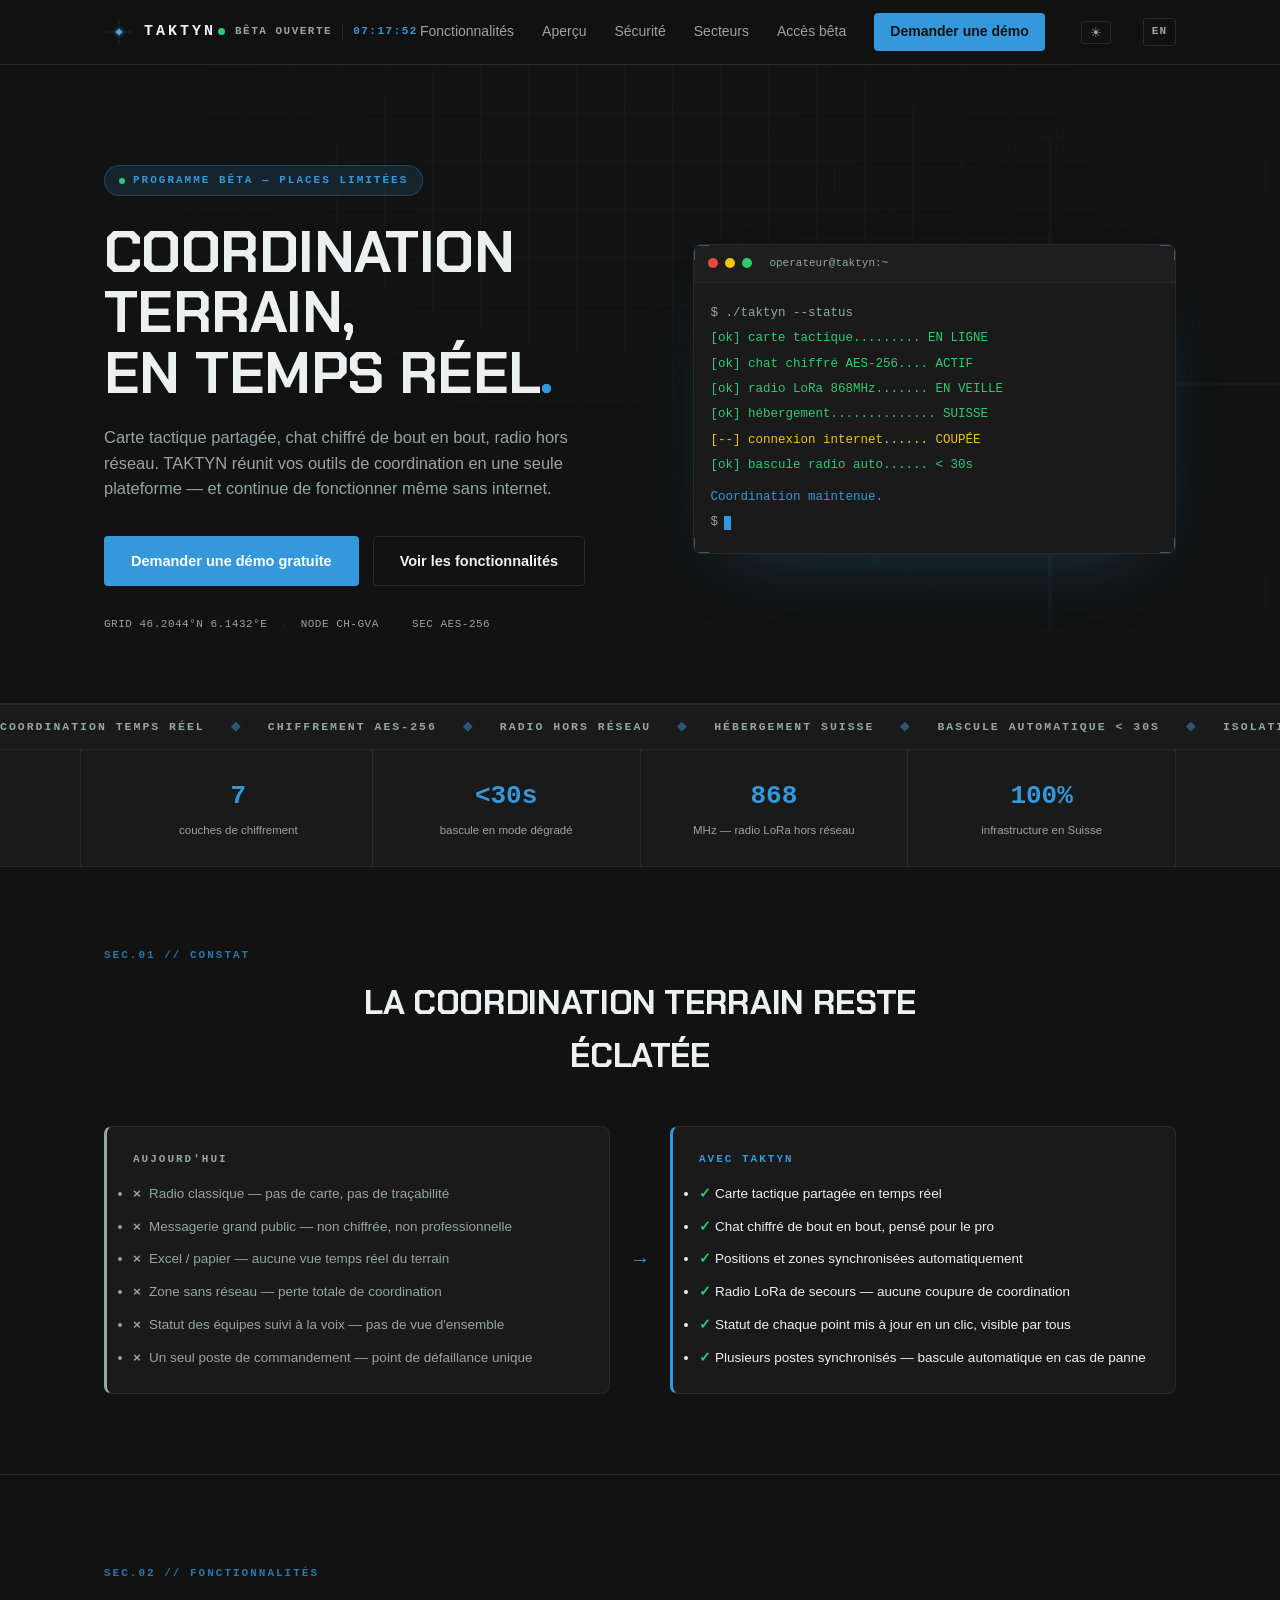
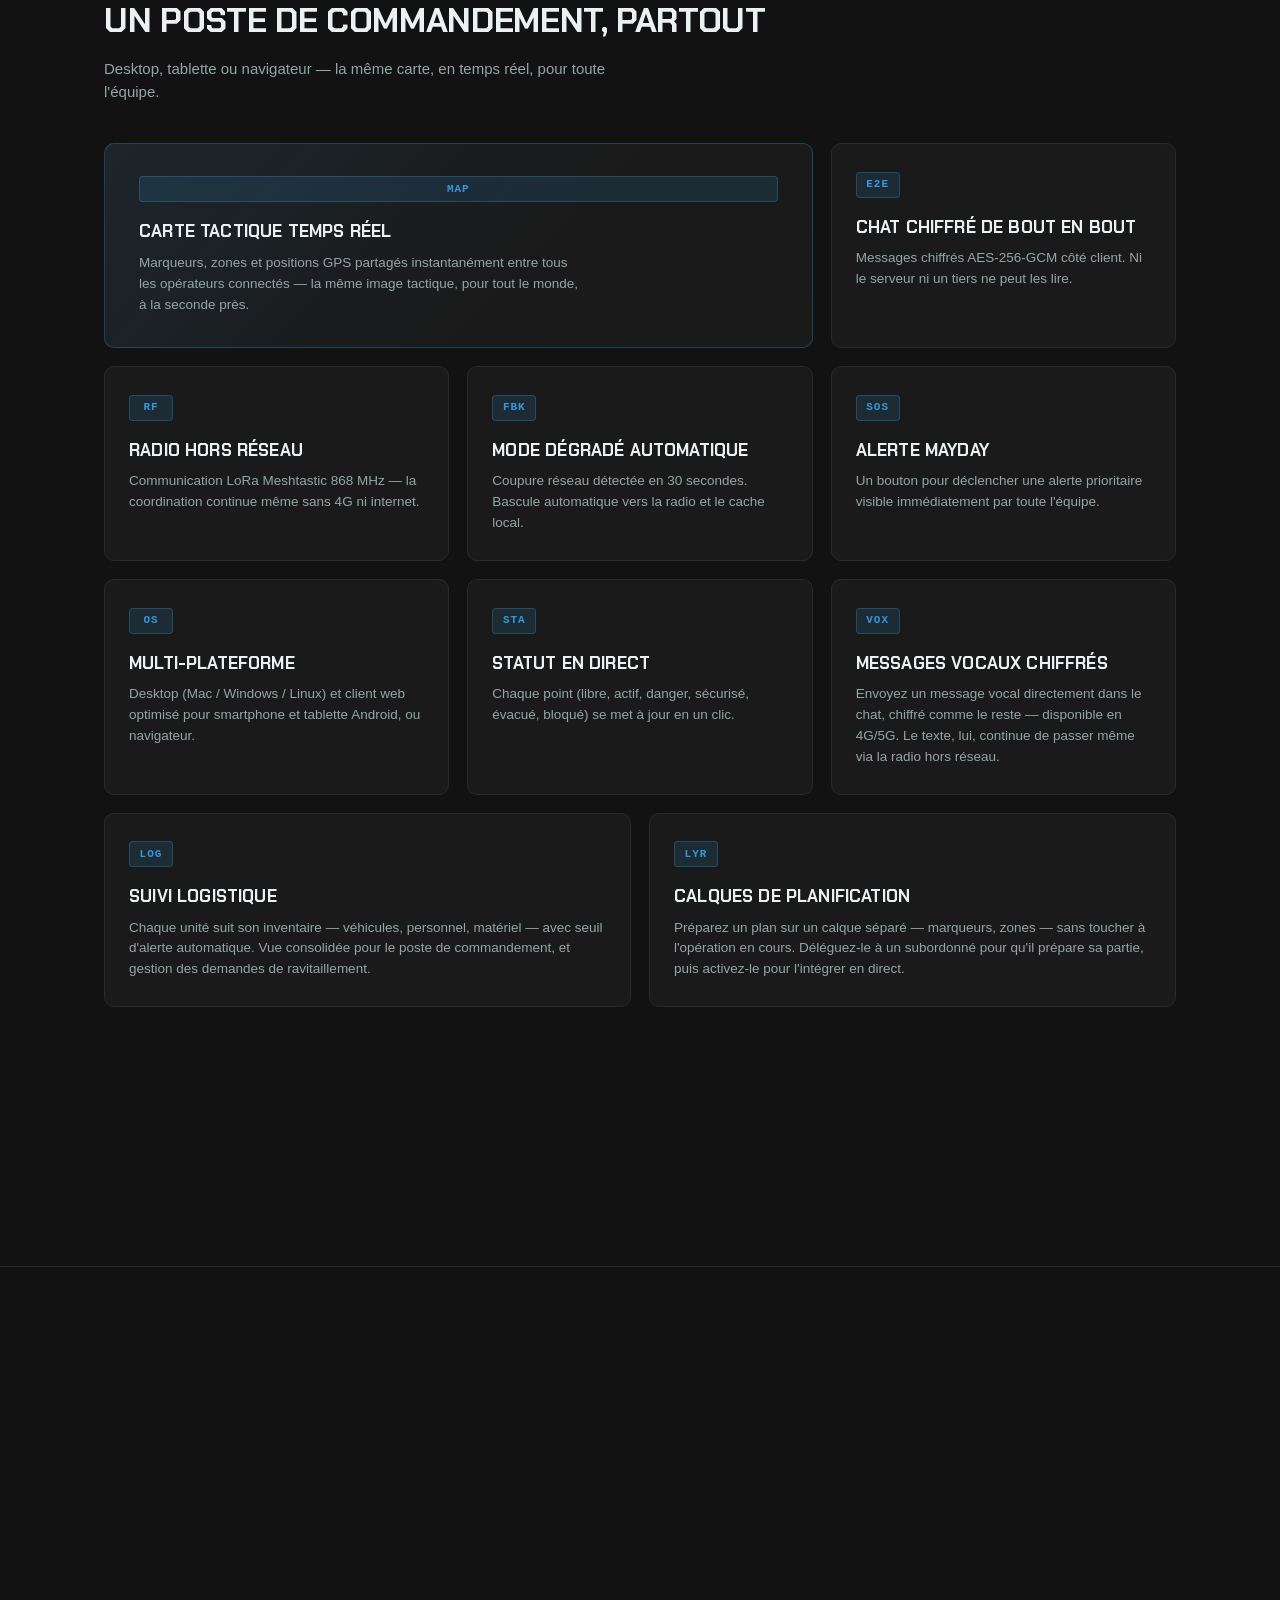
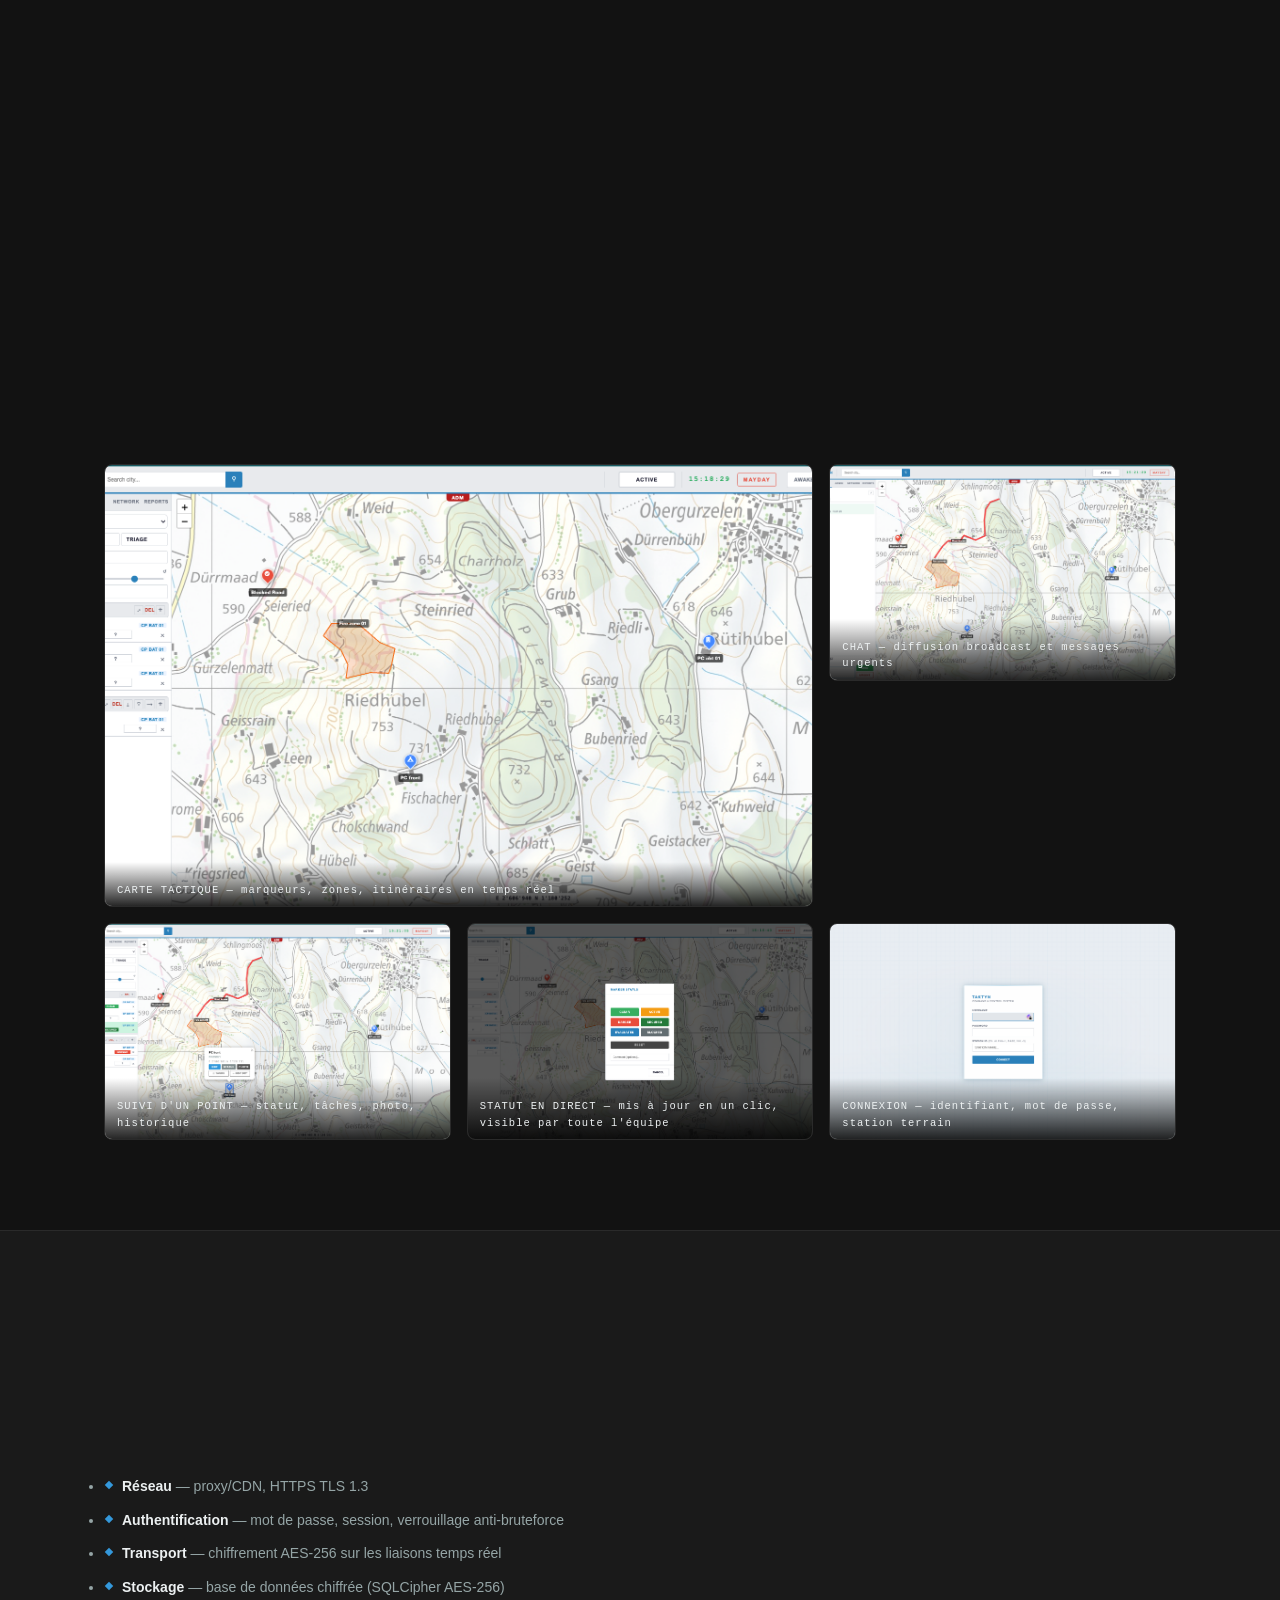
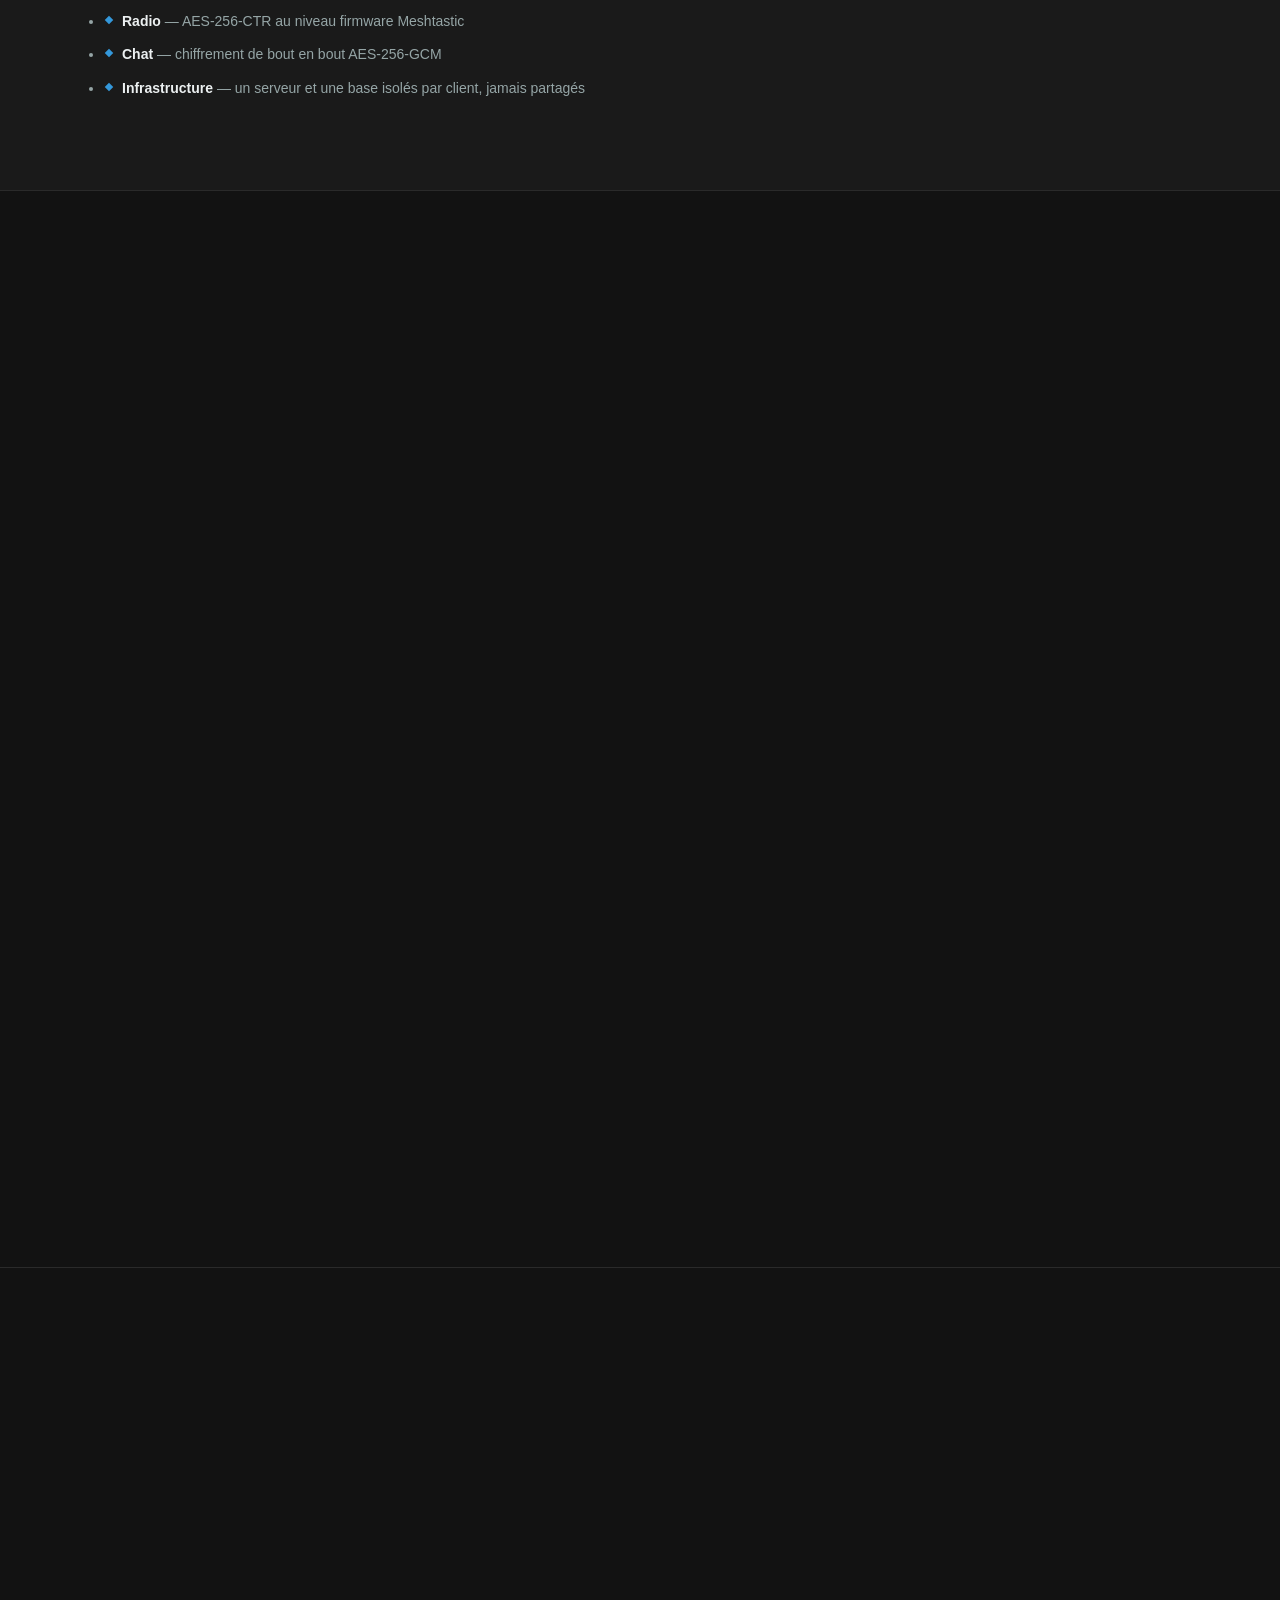
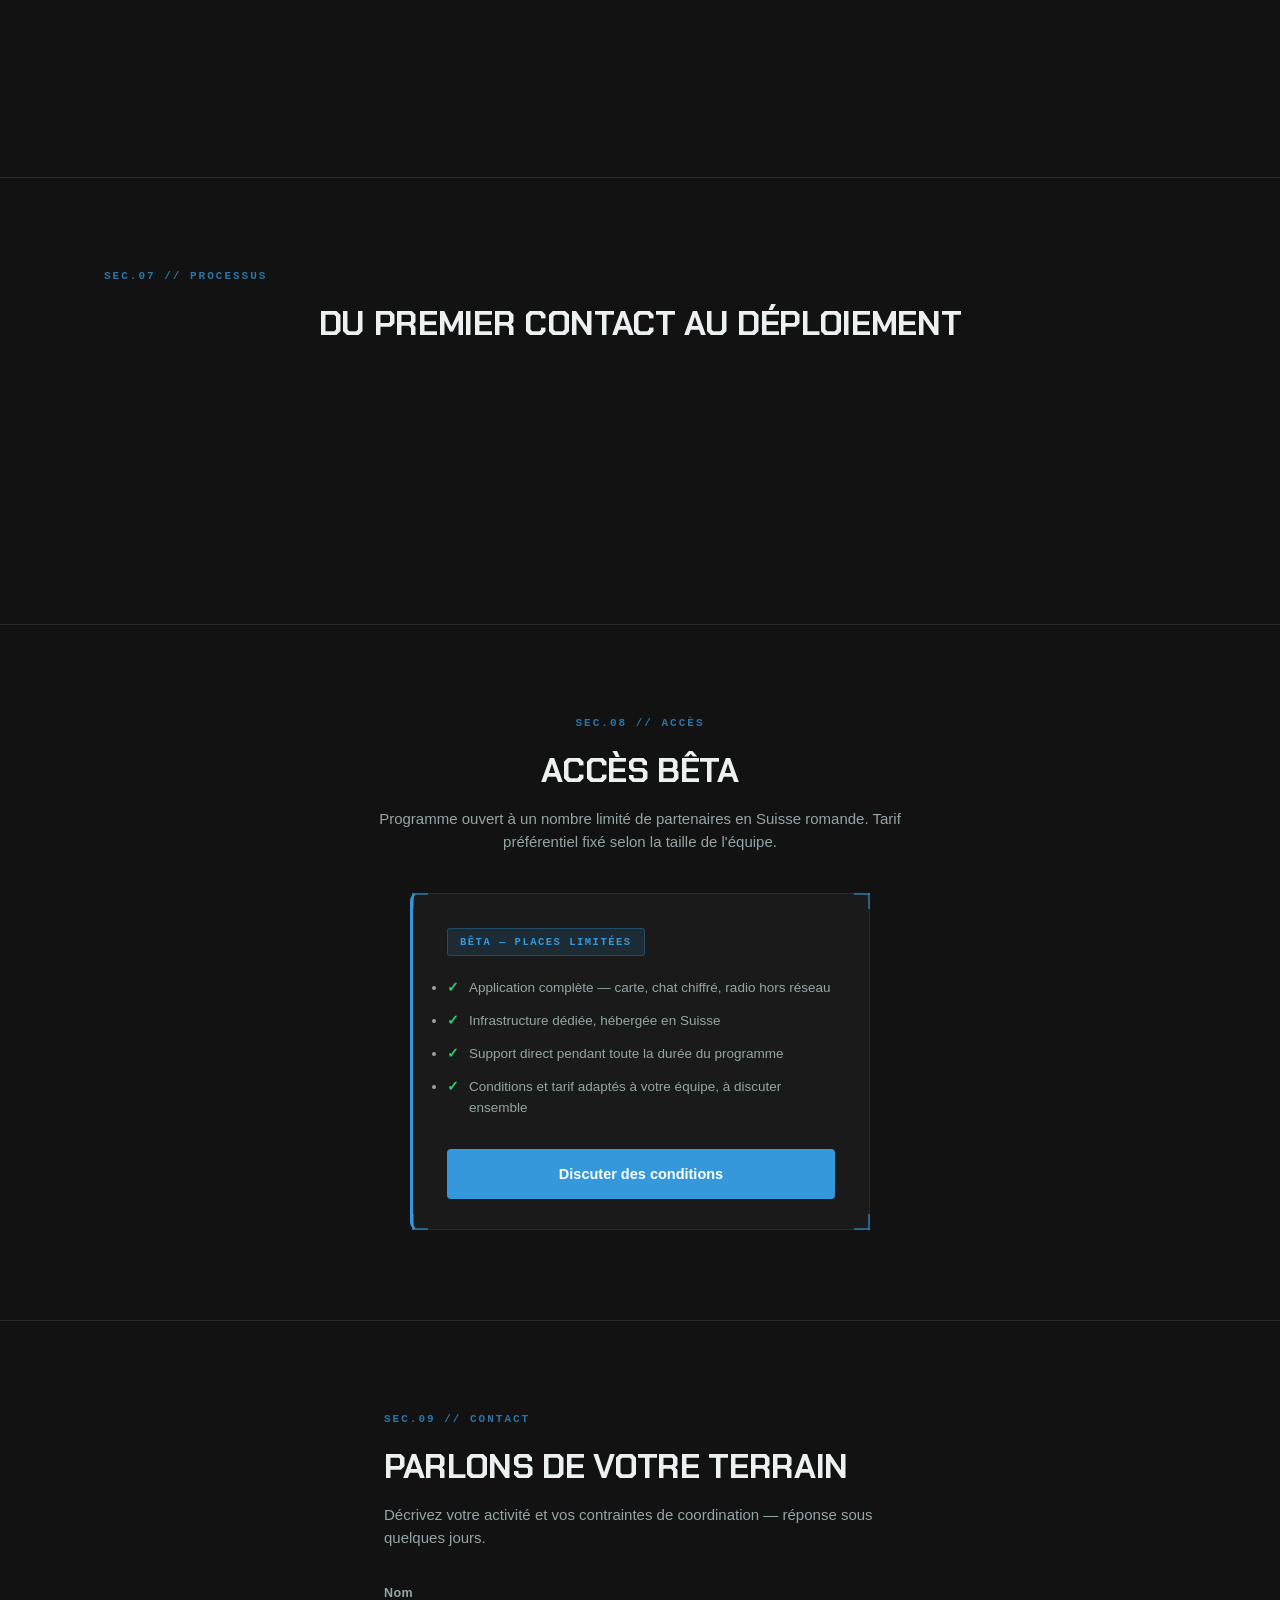
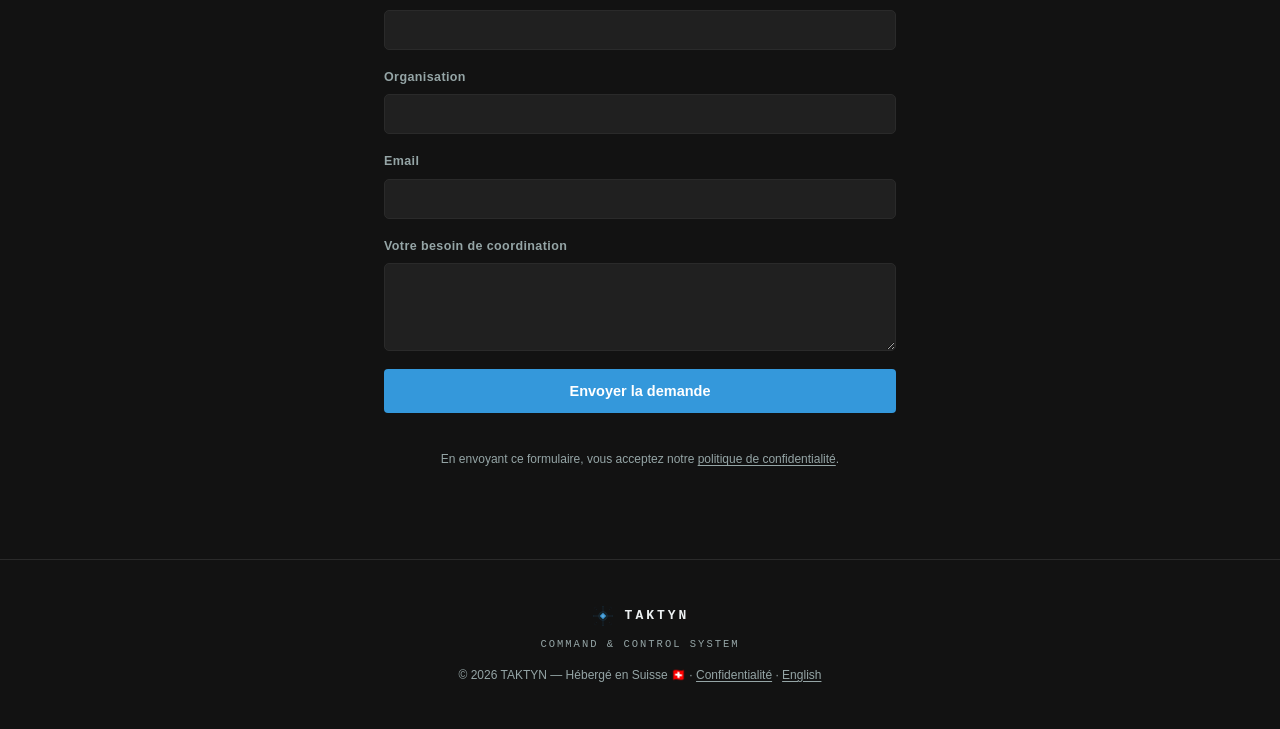
==== index.html @ a325f279 "fix: formulaire de contact fonctionnel via Web3Forms Le formulaire utilisait action="mailto:..." (pe" ====
<!DOCTYPE html>
<html lang="fr">
<head>
<script>(function(){var t=localStorage.getItem('taktyn-theme');if(t==='light')document.documentElement.setAttribute('data-theme','light');})();</script>
<meta charset="UTF-8">
<meta name="viewport" content="width=device-width, initial-scale=1.0">
<title>TAKTYN — Coordination terrain temps réel</title>
<meta name="description" content="TAKTYN est un système de commandement et coordination tactique pour équipes de sécurité et d'intervention : carte temps réel, chat chiffré, radio hors réseau. Hébergé en Suisse.">
<meta name="theme-color" content="#121212">
<link rel="icon" type="image/svg+xml" href="assets/taktyn_logo.svg">
<link rel="apple-touch-icon" href="assets/icon-192.png">
<link rel="preconnect" href="https://fonts.googleapis.com">
<link rel="preconnect" href="https://fonts.gstatic.com" crossorigin>
<link href="https://fonts.googleapis.com/css2?family=Chakra+Petch:wght@600;700&display=swap" rel="stylesheet">
<link rel="stylesheet" href="css/style.css">
</head>
<body>

<div class="scanline-overlay" aria-hidden="true"></div>

<!-- ═══════ HEADER ═══════ -->
<header class="site-header" id="top">
  <div class="wrap header-inner">
    <a class="brand" href="#top">
      <img src="assets/taktyn_logo.svg" alt="" class="brand-mark">
      <span class="brand-name">TAKTYN</span>
    </a>
    <div class="header-status">
      <span class="status-dot"></span>BÊTA OUVERTE
      <span class="header-clock" id="header-clock">--:--:--</span>
    </div>
    <nav class="main-nav" id="main-nav">
      <a href="#fonctionnalites">Fonctionnalités</a>
      <a href="#captures">Aperçu</a>
      <a href="#securite">Sécurité</a>
      <a href="#secteurs">Secteurs</a>
      <a href="#tarifs">Accès bêta</a>
      <a href="#contact" class="nav-cta">Demander une démo</a>
      <button type="button" id="theme-toggle" class="theme-toggle" aria-label="Basculer le thème clair / sombre">☀</button>
      <a href="en/index.html" class="lang-switch" lang="en" hreflang="en">EN</a>
    </nav>
    <button class="nav-toggle" id="nav-toggle" aria-label="Ouvrir le menu" aria-expanded="false">
      <span></span><span></span><span></span>
    </button>
  </div>
</header>

<main>

  <!-- ═══════ HERO ═══════ -->
  <section class="hero">
    <div class="hero-grid" aria-hidden="true"></div>
    <img src="assets/taktyn_logo.svg" alt="" class="hero-watermark" aria-hidden="true">
    <div class="wrap hero-inner">
      <div class="hero-text">
        <div class="eyebrow"><span class="dot"></span>PROGRAMME BÊTA — PLACES LIMITÉES</div>
        <h1>Coordination terrain,<br>en temps réel<span class="accent">.</span></h1>
        <p class="hero-sub">
          Carte tactique partagée, chat chiffré de bout en bout, radio hors réseau.
          TAKTYN réunit vos outils de coordination en une seule plateforme —
          et continue de fonctionner même sans internet.
        </p>
        <div class="hero-actions">
          <a href="#contact" class="btn btn-primary">Demander une démo gratuite</a>
          <a href="#fonctionnalites" class="btn btn-ghost">Voir les fonctionnalités</a>
        </div>
        <div class="grid-ref">GRID 46.2044°N 6.1432°E <span>·</span> NODE CH-GVA <span>·</span> SEC AES-256</div>
      </div>
      <div class="terminal hud-frame" aria-hidden="true">
        <span class="hud-corner hud-tl"></span><span class="hud-corner hud-tr"></span>
        <span class="hud-corner hud-bl"></span><span class="hud-corner hud-br"></span>
        <div class="terminal-bar">
          <span class="t-dot t-red"></span><span class="t-dot t-yellow"></span><span class="t-dot t-green"></span>
          <span class="terminal-path">operateur@taktyn:~</span>
        </div>
        <div class="terminal-body" id="terminal-body"></div>
      </div>
    </div>
  </section>

  <!-- ═══════ TICKER ═══════ -->
  <div class="ticker" aria-hidden="true">
    <div class="ticker-track">
      <span>COORDINATION TEMPS RÉEL</span><span class="ticker-sep">◆</span>
      <span>CHIFFREMENT AES-256</span><span class="ticker-sep">◆</span>
      <span>RADIO HORS RÉSEAU</span><span class="ticker-sep">◆</span>
      <span>HÉBERGEMENT SUISSE</span><span class="ticker-sep">◆</span>
      <span>BASCULE AUTOMATIQUE &lt; 30S</span><span class="ticker-sep">◆</span>
      <span>ISOLATION PAR CLIENT</span><span class="ticker-sep">◆</span>
      <span>COORDINATION TEMPS RÉEL</span><span class="ticker-sep">◆</span>
      <span>CHIFFREMENT AES-256</span><span class="ticker-sep">◆</span>
      <span>RADIO HORS RÉSEAU</span><span class="ticker-sep">◆</span>
      <span>HÉBERGEMENT SUISSE</span><span class="ticker-sep">◆</span>
      <span>BASCULE AUTOMATIQUE &lt; 30S</span><span class="ticker-sep">◆</span>
      <span>ISOLATION PAR CLIENT</span><span class="ticker-sep">◆</span>
    </div>
  </div>

  <!-- ═══════ STATS ═══════ -->
  <section class="stats-bar">
    <div class="wrap stats-grid">
      <div class="stat"><span class="stat-num">7</span><span class="stat-lbl">couches de chiffrement</span></div>
      <div class="stat"><span class="stat-num">&lt;30s</span><span class="stat-lbl">bascule en mode dégradé</span></div>
      <div class="stat"><span class="stat-num">868</span><span class="stat-lbl">MHz — radio LoRa hors réseau</span></div>
      <div class="stat"><span class="stat-num">100%</span><span class="stat-lbl">infrastructure en Suisse</span></div>
    </div>
  </section>

  <!-- ═══════ PROBLEM ═══════ -->
  <section class="problem">
    <div class="wrap">
      <div class="sec-num">SEC.01 // CONSTAT</div>
      <h2 class="section-title">La coordination terrain reste éclatée</h2>
      <div class="compare">
        <div class="compare-col compare-before">
          <div class="compare-head">AUJOURD'HUI</div>
          <ul>
            <li>Radio classique — pas de carte, pas de traçabilité</li>
            <li>Messagerie grand public — non chiffrée, non professionnelle</li>
            <li>Excel / papier — aucune vue temps réel du terrain</li>
            <li>Zone sans réseau — perte totale de coordination</li>
            <li>Statut des équipes suivi à la voix — pas de vue d'ensemble</li>
            <li>Un seul poste de commandement — point de défaillance unique</li>
          </ul>
        </div>
        <div class="compare-arrow">→</div>
        <div class="compare-col compare-after">
          <div class="compare-head">AVEC TAKTYN</div>
          <ul>
            <li>Carte tactique partagée en temps réel</li>
            <li>Chat chiffré de bout en bout, pensé pour le pro</li>
            <li>Positions et zones synchronisées automatiquement</li>
            <li>Radio LoRa de secours — aucune coupure de coordination</li>
            <li>Statut de chaque point mis à jour en un clic, visible par tous</li>
            <li>Plusieurs postes synchronisés — bascule automatique en cas de panne</li>
          </ul>
        </div>
      </div>
    </div>
  </section>

  <!-- ═══════ FEATURES ═══════ -->
  <section class="features" id="fonctionnalites">
    <div class="wrap">
      <div class="section-head">
        <div class="sec-num">SEC.02 // FONCTIONNALITÉS</div>
        <h2 class="section-title">Un poste de commandement, partout</h2>
        <p class="section-sub">Desktop, tablette ou navigateur — la même carte, en temps réel, pour toute l'équipe.</p>
      </div>
      <div class="features-grid">
        <article class="feature-card feature-card--hero">
          <div class="f-icon">MAP</div>
          <h3>Carte tactique temps réel</h3>
          <p>Marqueurs, zones et positions GPS partagés instantanément entre tous les opérateurs connectés — la même image tactique, pour tout le monde, à la seconde près.</p>
        </article>
        <article class="feature-card">
          <div class="f-icon">E2E</div>
          <h3>Chat chiffré de bout en bout</h3>
          <p>Messages chiffrés AES-256-GCM côté client. Ni le serveur ni un tiers ne peut les lire.</p>
        </article>
        <article class="feature-card">
          <div class="f-icon">RF</div>
          <h3>Radio hors réseau</h3>
          <p>Communication LoRa Meshtastic 868 MHz — la coordination continue même sans 4G ni internet.</p>
        </article>
        <article class="feature-card">
          <div class="f-icon">FBK</div>
          <h3>Mode dégradé automatique</h3>
          <p>Coupure réseau détectée en 30 secondes. Bascule automatique vers la radio et le cache local.</p>
        </article>
        <article class="feature-card">
          <div class="f-icon">SOS</div>
          <h3>Alerte MAYDAY</h3>
          <p>Un bouton pour déclencher une alerte prioritaire visible immédiatement par toute l'équipe.</p>
        </article>
        <article class="feature-card">
          <div class="f-icon">OS</div>
          <h3>Multi-plateforme</h3>
          <p>Desktop (Mac / Windows / Linux) et client web optimisé pour smartphone et tablette Android, ou navigateur.</p>
        </article>
        <article class="feature-card">
          <div class="f-icon">STA</div>
          <h3>Statut en direct</h3>
          <p>Chaque point (libre, actif, danger, sécurisé, évacué, bloqué) se met à jour en un clic.</p>
        </article>
        <article class="feature-card">
          <div class="f-icon">VOX</div>
          <h3>Messages vocaux chiffrés</h3>
          <p>Envoyez un message vocal directement dans le chat, chiffré comme le reste — disponible en 4G/5G. Le texte, lui, continue de passer même via la radio hors réseau.</p>
        </article>
        <article class="feature-card feature-card--third">
          <div class="f-icon">LOG</div>
          <h3>Suivi logistique</h3>
          <p>Chaque unité suit son inventaire — véhicules, personnel, matériel — avec seuil d'alerte automatique. Vue consolidée pour le poste de commandement, et gestion des demandes de ravitaillement.</p>
        </article>
        <article class="feature-card feature-card--third">
          <div class="f-icon">LYR</div>
          <h3>Calques de planification</h3>
          <p>Préparez un plan sur un calque séparé — marqueurs, zones — sans toucher à l'opération en cours. Déléguez-le à un subordonné pour qu'il prépare sa partie, puis activez-le pour l'intégrer en direct.</p>
        </article>
        <article class="feature-card feature-card--wide">
          <div class="f-icon">ISO</div>
          <div class="fc-wide-text">
            <h3>Isolation par opération &amp; continuité multi-postes</h3>
            <p>Chaque mission — et chaque client — a son propre espace, jamais partagé. Plusieurs postes de commandement se synchronisent en continu ; si l'un tombe, les appareils basculent automatiquement sur un autre en moins de 30 secondes, sans perte de données.</p>
          </div>
        </article>
      </div>
    </div>
  </section>

  <!-- ═══════ GALLERY ═══════ -->
  <section class="gallery" id="captures">
    <div class="wrap">
      <div class="section-head">
        <div class="sec-num">SEC.03 // APERÇU</div>
        <h2 class="section-title">L'application en conditions réelles</h2>
        <p class="section-sub">Captures de l'interface — poste de commandement, carte tactique, chat opérateur.</p>
      </div>
      <div class="gallery-grid gallery-grid--shots">
        <figure class="gallery-shot gallery-shot--video">
          <video controls preload="metadata" poster="assets/demo-poster.jpg" playsinline>
            <source src="assets/demo.mp4" type="video/mp4">
            Votre navigateur ne prend pas en charge la lecture vidéo.
          </video>
          <figcaption class="gallery-shot-cap">DÉMO — 2 minutes, coordination en conditions réelles</figcaption>
        </figure>
        <figure class="gallery-shot gallery-shot--wide">
          <img src="assets/screenshots/02-carte-tactique.png" alt="Carte tactique TAKTYN avec marqueurs, zone d'incident et bouton MAYDAY">
          <figcaption class="gallery-shot-cap">CARTE TACTIQUE — marqueurs, zones, itinéraires en temps réel</figcaption>
        </figure>
        <figure class="gallery-shot">
          <img src="assets/screenshots/05-chat.png" alt="Panneau de chat TAKTYN avec message broadcast et bouton urgent">
          <figcaption class="gallery-shot-cap">CHAT — diffusion broadcast et messages urgents</figcaption>
        </figure>
        <figure class="gallery-shot">
          <img src="assets/screenshots/03-marqueur-actions.png" alt="Fiche d'un marqueur avec actions Edit, Status, Photo, Tasks, History">
          <figcaption class="gallery-shot-cap">SUIVI D'UN POINT — statut, tâches, photo, historique</figcaption>
        </figure>
        <figure class="gallery-shot">
          <img src="assets/screenshots/04-statut-marqueur.png" alt="Sélecteur de statut d'un marqueur : clear, active, danger, secured, evacuated, blocked">
          <figcaption class="gallery-shot-cap">STATUT EN DIRECT — mis à jour en un clic, visible par toute l'équipe</figcaption>
        </figure>
        <figure class="gallery-shot">
          <img src="assets/screenshots/01-login.png" alt="Écran de connexion TAKTYN — Command &amp; Control System">
          <figcaption class="gallery-shot-cap">CONNEXION — identifiant, mot de passe, station terrain</figcaption>
        </figure>
      </div>
    </div>
  </section>

  <!-- ═══════ SECURITY ═══════ -->
  <section class="security" id="securite">
    <div class="wrap security-inner">
      <div class="security-text">
        <div class="section-head">
          <div class="sec-num">SEC.04 // SÉCURITÉ</div>
          <h2 class="section-title">Sécurité par conception</h2>
          <p class="section-sub">Sept couches de protection, de la radio au chiffrement des messages.</p>
        </div>
        <ul class="security-list">
          <li><strong>Réseau</strong> — proxy/CDN, HTTPS TLS 1.3</li>
          <li><strong>Authentification</strong> — mot de passe, session, verrouillage anti-bruteforce</li>
          <li><strong>Transport</strong> — chiffrement AES-256 sur les liaisons temps réel</li>
          <li><strong>Stockage</strong> — base de données chiffrée (SQLCipher AES-256)</li>
          <li><strong>Radio</strong> — AES-256-CTR au niveau firmware Meshtastic</li>
          <li><strong>Chat</strong> — chiffrement de bout en bout AES-256-GCM</li>
          <li><strong>Infrastructure</strong> — un serveur et une base isolés par client, jamais partagés</li>
        </ul>
      </div>
      <div class="security-card">
        <div class="sc-badge">🇨🇭</div>
        <h3>Données soumises au droit suisse</h3>
        <p>Hébergement sur infrastructure Infomaniak, datacenters à Genève et Winterthour. Aucune donnée client ne transite hors de Suisse.</p>
      </div>
    </div>
  </section>

  <!-- ═══════ FIELD RACK ═══════ -->
  <section class="field-rack">
    <div class="wrap">
      <div class="field-rack-card hud-frame">
        <span class="hud-corner hud-tl"></span><span class="hud-corner hud-tr"></span>
        <span class="hud-corner hud-bl"></span><span class="hud-corner hud-br"></span>
        <div class="fr-icon">RCK</div>
        <div class="fr-text">
          <div class="sec-num">SEC.05 // TERRAIN</div>
          <h2 class="section-title">Zéro réseau ? Toujours coordonné.</h2>
          <p>Pour les opérations en zone isolée — montagne, grand événement, zone sinistrée — TAKTYN peut tourner depuis un boîtier compact déployé sur site, avec son propre réseau WiFi et son relais radio. Toute l'équipe reste coordonnée même en coupure totale, et tout se resynchronise automatiquement avec le cloud dès que la connexion revient.</p>
        </div>
        <div class="fr-badges">
          <span>WiFi &amp; radio propres au site</span>
          <span>Fonctionne sans internet</span>
          <span>Resynchronisation automatique</span>
        </div>
      </div>

      <figure class="field-diagram hud-frame">
        <span class="hud-corner hud-tl"></span><span class="hud-corner hud-tr"></span>
        <span class="hud-corner hud-bl"></span><span class="hud-corner hud-br"></span>
        <svg viewBox="0 0 920 500" role="img" aria-label="Schéma : les appareils terrain se coordonnent par radio locale même sans internet ; les postes de commandement dans le cloud se synchronisent entre eux pour la redondance." font-family="var(--mono)" fill="var(--text-dim)">
          <defs>
            <marker id="tk-arrow" viewBox="0 0 10 10" refX="8" refY="5" markerWidth="6" markerHeight="6" orient="auto-start-reverse">
              <path d="M0,0 L10,5 L0,10 z" fill="var(--text-dim)"></path>
            </marker>
          </defs>

          <!-- cloud tier group -->
          <rect x="100" y="40" width="720" height="110" rx="10" fill="none" stroke="var(--border)" stroke-dasharray="4 4"></rect>
          <text x="112" y="30" font-size="10.5" letter-spacing="1.5" fill="var(--text-dim)">CLOUD · SUISSE</text>

          <rect x="150" y="68" width="200" height="64" rx="6" fill="var(--bg-panel)" stroke="var(--border)"></rect>
          <g transform="translate(168,84)" stroke="var(--text-main)" stroke-width="1.1" fill="none">
            <rect x="0" y="0" width="16" height="16" rx="2"></rect>
            <line x1="3" y1="4" x2="13" y2="4"></line>
            <line x1="3" y1="8" x2="13" y2="8"></line>
            <line x1="3" y1="12" x2="9" y2="12"></line>
          </g>
          <text x="196" y="96" font-size="12" font-weight="700" fill="var(--text-main)">SERVEUR CLOUD</text>
          <text x="196" y="112" font-size="10">PRINCIPAL</text>

          <rect x="570" y="68" width="200" height="64" rx="6" fill="var(--bg-panel)" stroke="var(--border)"></rect>
          <g transform="translate(588,84)" stroke="var(--text-main)" stroke-width="1.1" fill="none">
            <rect x="0" y="0" width="16" height="16" rx="2"></rect>
            <line x1="3" y1="4" x2="13" y2="4"></line>
            <line x1="3" y1="8" x2="13" y2="8"></line>
            <line x1="3" y1="12" x2="9" y2="12"></line>
          </g>
          <text x="616" y="96" font-size="12" font-weight="700" fill="var(--text-main)">SERVEUR CLOUD</text>
          <text x="616" y="112" font-size="10">SECONDAIRE</text>

          <line x1="352" y1="100" x2="568" y2="100" stroke="var(--text-dim)" stroke-width="1.4" marker-start="url(#tk-arrow)" marker-end="url(#tk-arrow)"></line>
          <text x="460" y="90" font-size="10.5" text-anchor="middle" letter-spacing="1">SYNC ~20S</text>

          <!-- field tier group -->
          <rect x="40" y="220" width="840" height="260" rx="10" fill="none" stroke="var(--border)" stroke-dasharray="4 4"></rect>
          <text x="52" y="212" font-size="10.5" letter-spacing="1.5" fill="var(--text-dim)">SUR SITE — SANS INTERNET</text>

          <line x1="250" y1="132" x2="250" y2="260" stroke="var(--text-dim)" stroke-width="1.4" stroke-dasharray="5 5" marker-start="url(#tk-arrow)" marker-end="url(#tk-arrow)"></line>
          <text x="264" y="188" font-size="10.5" letter-spacing="0.5">4G / INTERNET</text>
          <text x="264" y="202" font-size="10.5" letter-spacing="0.5">SI DISPONIBLE</text>

          <rect x="150" y="260" width="200" height="64" rx="6" fill="var(--bg-panel)" stroke="var(--accent)"></rect>
          <g transform="translate(168,276)" stroke="var(--accent)" stroke-width="1.2" fill="none">
            <line x1="8" y1="16" x2="8" y2="2"></line>
            <path d="M4,7 Q8,3 12,7"></path>
            <path d="M1,10 Q8,2 15,10"></path>
            <circle cx="8" cy="2" r="1.4" fill="var(--accent)" stroke="none"></circle>
          </g>
          <text x="196" y="288" font-size="12" font-weight="700" fill="var(--text-main)">NŒUD TERRAIN</text>
          <text x="196" y="304" font-size="10">WIFI LOCAL + RELAIS RADIO</text>

          <g stroke="var(--accent)" stroke-width="1.4">
            <line x1="250" y1="324" x2="110" y2="420"></line>
            <line x1="250" y1="324" x2="250" y2="420"></line>
            <line x1="250" y1="324" x2="390" y2="420"></line>
            <line x1="390" y1="420" x2="560" y2="420"></line>
          </g>

          <g fill="var(--accent-dim)" stroke="var(--accent)" stroke-width="1.5">
            <polygon points="110,411 119,420 110,429 101,420"></polygon>
            <polygon points="250,411 259,420 250,429 241,420"></polygon>
            <polygon points="390,411 399,420 390,429 381,420"></polygon>
            <polygon points="560,411 569,420 560,429 551,420"></polygon>
          </g>
          <g fill="var(--accent)">
            <circle cx="110" cy="420" r="2"></circle>
            <circle cx="250" cy="420" r="2"></circle>
            <circle cx="390" cy="420" r="2"></circle>
            <circle cx="560" cy="420" r="2"></circle>
          </g>

          <text x="110" y="448" font-size="10" text-anchor="middle">DESKTOP</text>
          <text x="250" y="448" font-size="10" text-anchor="middle">TABLETTE</text>
          <text x="390" y="448" font-size="10" text-anchor="middle">RADIO SEULE</text>
          <text x="560" y="448" font-size="10" text-anchor="middle">RADIO SEULE</text>

          <text x="460" y="472" font-size="10.5" text-anchor="middle" letter-spacing="0.5" fill="var(--text-main)">MAILLAGE RADIO · 868 MHz — TOUJOURS ACTIF, SANS INTERNET</text>
        </svg>
        <figcaption>Les appareils terrain continuent de communiquer par radio locale même si la liaison vers le cloud tombe — chaque poste de commandement reste synchronisé, sans point de défaillance unique.</figcaption>
      </figure>
    </div>
  </section>

  <!-- ═══════ SECTORS ═══════ -->
  <section class="sectors" id="secteurs">
    <div class="wrap">
      <div class="section-head">
        <div class="sec-num">SEC.06 // SECTEURS</div>
        <h2 class="section-title">Conçu pour le terrain</h2>
        <p class="section-sub">TAKTYN s'adapte aux équipes qui doivent coordonner des opérations en conditions réelles.</p>
      </div>
      <div class="sectors-grid">
        <div class="sector-card">Sécurité événementielle</div>
        <div class="sector-card">Sécurité industrielle &amp; de site</div>
        <div class="sector-card">Gestion de crise d'entreprise</div>
        <div class="sector-card">Secours en montagne &amp; SAR</div>
        <div class="sector-card">Coordination logistique terrain</div>
        <div class="sector-card sector-card--muted">Pompiers, protection civile, ONG <span>bientôt</span></div>
      </div>
    </div>
  </section>

  <!-- ═══════ PROCESS ═══════ -->
  <section class="process">
    <div class="wrap">
      <div class="sec-num">SEC.07 // PROCESSUS</div>
      <h2 class="section-title">Du premier contact au déploiement</h2>
      <div class="process-steps">
        <div class="step">
          <div class="step-num">01</div>
          <h3>Démo gratuite</h3>
          <p>30 à 45 minutes, adaptée à votre activité — sans engagement.</p>
        </div>
        <div class="step">
          <div class="step-num">02</div>
          <h3>Pilote terrain</h3>
          <p>30 jours en conditions réelles avec votre équipe, déductible du contrat.</p>
        </div>
        <div class="step">
          <div class="step-num">03</div>
          <h3>Déploiement</h3>
          <p>Infrastructure dédiée, isolée, provisionnée pour votre organisation.</p>
        </div>
      </div>
    </div>
  </section>

  <!-- ═══════ PRICING ═══════ -->
  <section class="pricing" id="tarifs">
    <div class="wrap">
      <div class="section-head">
        <div class="sec-num">SEC.08 // ACCÈS</div>
        <h2 class="section-title">Accès bêta</h2>
        <p class="section-sub">Programme ouvert à un nombre limité de partenaires en Suisse romande. Tarif préférentiel fixé selon la taille de l'équipe.</p>
      </div>
      <div class="pricing-card hud-frame">
        <span class="hud-corner hud-tl"></span><span class="hud-corner hud-tr"></span>
        <span class="hud-corner hud-bl"></span><span class="hud-corner hud-br"></span>
        <div class="pricing-badge">BÊTA — PLACES LIMITÉES</div>
        <ul class="pricing-features">
          <li>Application complète — carte, chat chiffré, radio hors réseau</li>
          <li>Infrastructure dédiée, hébergée en Suisse</li>
          <li>Support direct pendant toute la durée du programme</li>
          <li>Conditions et tarif adaptés à votre équipe, à discuter ensemble</li>
        </ul>
        <a href="#contact" class="btn btn-primary btn-block">Discuter des conditions</a>
      </div>
    </div>
  </section>

  <!-- ═══════ CONTACT ═══════ -->
  <section class="contact" id="contact">
    <div class="wrap contact-inner">
      <div class="sec-num">SEC.09 // CONTACT</div>
      <h2 class="section-title">Parlons de votre terrain</h2>
      <p class="section-sub">Décrivez votre activité et vos contraintes de coordination — réponse sous quelques jours.</p>
      <form class="contact-form" id="contact-form" action="https://api.web3forms.com/submit" method="POST">
        <input type="hidden" name="access_key" value="0ca66096-8fc4-4082-b37a-006df86c2593">
        <input type="hidden" name="subject" value="Nouvelle demande de démo — TAKTYN">
        <div class="form-row">
          <label for="c-name">Nom</label>
          <input id="c-name" name="Nom" type="text" required>
        </div>
        <div class="form-row">
          <label for="c-org">Organisation</label>
          <input id="c-org" name="Organisation" type="text">
        </div>
        <div class="form-row">
          <label for="c-email">Email</label>
          <input id="c-email" name="Email" type="email" required>
        </div>
        <div class="form-row">
          <label for="c-msg">Votre besoin de coordination</label>
          <textarea id="c-msg" name="Message" rows="4" required></textarea>
        </div>
        <button type="submit" class="btn btn-primary btn-block">Envoyer la demande</button>
        <p class="form-status" id="contact-status" role="status" aria-live="polite"></p>
        <p class="form-legal">En envoyant ce formulaire, vous acceptez notre <a href="privacy.html">politique de confidentialité</a>.</p>
      </form>
    </div>
  </section>

</main>

<!-- ═══════ FOOTER ═══════ -->
<footer class="site-footer">
  <div class="wrap footer-inner">
    <div class="brand footer-brand">
      <img src="assets/taktyn_logo.svg" alt="" class="brand-mark">
      <span class="brand-name">TAKTYN</span>
    </div>
    <p class="footer-tagline">COMMAND &amp; CONTROL SYSTEM</p>
    <p class="footer-copy">© 2026 TAKTYN — Hébergé en Suisse 🇨🇭 · <a href="privacy.html">Confidentialité</a> · <a href="en/index.html">English</a></p>
  </div>
</footer>

<script src="js/main.js"></script>
</body>
</html>
---- css/style.css ----
/* ═══════════════════════════════════════════════════════
   TAKTYN — Public site
   Identity carried over from the app (config/theme.py): dark
   background, tactical blue accent #3498db, C2/reticle look.
   ═══════════════════════════════════════════════════════ */

:root {
  --bg-main:    #121212;
  --bg-panel:   #1a1a1a;
  --bg-panel-2: #1e1e1e;
  --bg-input:   #202020;
  --accent:     #3498db;
  --accent-dim: rgba(52,152,219,0.14);
  --text-main:  #ecf0f1;
  --text-dim:   #95a5a6;
  --border:     #2a2a2a;
  --danger:     #e74c3c;
  --success:    #2ecc71;
  --warning:    #f1c40f;
  --mono: 'SF Mono', 'Courier New', 'Lucida Console', monospace;
  --sans: 'Helvetica Neue', 'Segoe UI', -apple-system, sans-serif;
  --display: 'Chakra Petch', 'Helvetica Neue', sans-serif;
  --max: 1120px;
  --header-bg: rgba(18,18,18,0.85);
}

:root[data-theme="light"] {
  --bg-main:    #f4f6f7;
  --bg-panel:   #ffffff;
  --bg-panel-2: #f7f9fa;
  --bg-input:   #ffffff;
  --accent:     #2980b9;
  --accent-dim: rgba(41,128,185,0.10);
  --text-main:  #17202a;
  --text-dim:   #5c6b73;
  --border:     #dbe1e4;
  --danger:     #c0392b;
  --success:    #1e8449;
  --warning:    #b8860b;
  --header-bg: rgba(255,255,255,0.85);
}

* { box-sizing: border-box; margin: 0; padding: 0; }

html { scroll-behavior: smooth; overflow-x: hidden; }

body {
  background: var(--bg-main);
  color: var(--text-main);
  font-family: var(--sans);
  line-height: 1.55;
  -webkit-font-smoothing: antialiased;
}

img { max-width: 100%; display: block; }

::selection { background: rgba(52,152,219,0.35); color: #fff; }

::-webkit-scrollbar { width: 10px; height: 10px; }
::-webkit-scrollbar-track { background: var(--bg-main); }
::-webkit-scrollbar-thumb { background: var(--border); border-radius: 5px; }
::-webkit-scrollbar-thumb:hover { background: var(--accent); }

.reveal-init { opacity: 0; transform: translateY(18px); transition: opacity .6s ease, transform .6s ease; }
.reveal-in { opacity: 1; transform: translateY(0); }

.wrap {
  max-width: var(--max);
  margin: 0 auto;
  padding: 0 24px;
}

a { color: inherit; text-decoration: none; }
a:visited { color: inherit; }

.section-title {
  font-family: var(--display);
  font-size: clamp(24px, 3.5vw, 34px);
  font-weight: 700;
  letter-spacing: -0.01em;
  text-transform: uppercase;
}

.section-sub {
  color: var(--text-dim);
  font-size: 15px;
  margin-top: 10px;
  max-width: 560px;
}

.section-head { margin-bottom: 40px; }

.accent { color: var(--accent); }

/* ── Ops document section numbering ── */
.sec-num {
  font-family: var(--mono); font-size: 11px; font-weight: 700; letter-spacing: 2px;
  color: var(--accent); opacity: 0.75; margin-bottom: 12px;
}

/* ── HUD viewfinder corners ── */
.hud-frame { position: relative; }
.hud-corner { position: absolute; width: 16px; height: 16px; pointer-events: none; }
.hud-corner::before, .hud-corner::after { content: ''; position: absolute; background: var(--accent); opacity: 0.55; }
.hud-corner::before { width: 100%; height: 2px; }
.hud-corner::after { width: 2px; height: 100%; }
.hud-tl { top: -1px; left: -1px; }
.hud-tr { top: -1px; right: -1px; }
.hud-tr::after { right: 0; left: auto; }
.hud-bl { bottom: -1px; left: -1px; }
.hud-bl::before { bottom: 0; top: auto; }
.hud-br { bottom: -1px; right: -1px; }
.hud-br::before { bottom: 0; top: auto; }
.hud-br::after { right: 0; left: auto; }

/* Faint tactical scanline overlay */
.scanline-overlay {
  position: fixed; inset: 0; pointer-events: none; z-index: 9999;
  background: repeating-linear-gradient(
    to bottom, rgba(255,255,255,0.012) 0px, rgba(255,255,255,0.012) 1px,
    transparent 1px, transparent 3px
  );
  opacity: 0.4;
}

/* ── Header ── */
.site-header {
  position: sticky; top: 0; z-index: 100;
  background: var(--header-bg);
  backdrop-filter: blur(10px);
  border-bottom: 1px solid var(--border);
}

.header-inner {
  display: flex; align-items: center; justify-content: space-between;
  height: 64px;
}

.brand { display: flex; align-items: center; gap: 10px; }
.brand-mark { width: 30px; height: 30px; }
.brand-name {
  font-weight: 800; letter-spacing: 3px; font-size: 15px;
  font-family: var(--mono);
}

.header-status {
  display: flex; align-items: center; gap: 10px;
  font-family: var(--mono); font-size: 11px; font-weight: 700; letter-spacing: 1.5px;
  color: var(--text-dim);
}
.status-dot {
  width: 7px; height: 7px; border-radius: 50%; background: var(--success);
  box-shadow: 0 0 0 0 rgba(46,204,113,0.6);
  animation: pulse 1.8s infinite;
}
.header-clock {
  color: var(--accent); padding-left: 10px; border-left: 1px solid var(--border);
  font-variant-numeric: tabular-nums;
}

.main-nav { display: flex; align-items: center; gap: 28px; font-size: 14px; }
.main-nav a { color: var(--text-dim); transition: color .15s; white-space: nowrap; }
.main-nav a:hover { color: var(--text-main); }
.main-nav .nav-cta {
  color: var(--bg-main); background: var(--accent);
  padding: 8px 16px; border-radius: 4px; font-weight: 700;
}
.main-nav .nav-cta:hover { color: var(--bg-main); filter: brightness(1.1); }

.lang-switch {
  font-family: var(--mono); font-size: 11px; font-weight: 700; letter-spacing: 1px;
  color: var(--text-dim); border: 1px solid var(--border); border-radius: 3px;
  padding: 4px 8px; margin-left: 4px;
}
.lang-switch:hover { color: var(--accent); border-color: var(--accent); }

.theme-toggle {
  font-size: 13px; line-height: 1;
  color: var(--text-dim); background: none; border: 1px solid var(--border); border-radius: 3px;
  padding: 4px 8px; margin-left: 8px; cursor: pointer;
}
.theme-toggle:hover { color: var(--accent); border-color: var(--accent); }

.nav-toggle { display: none; flex-direction: column; gap: 4px; background: none; border: none; cursor: pointer; padding: 8px; }
.nav-toggle span { width: 22px; height: 2px; background: var(--text-main); border-radius: 2px; }

/* ── Hero ── */
.hero {
  position: relative;
  padding: 100px 0 70px;
  overflow: clip;
  border-bottom: 1px solid var(--border);
}

.hero-grid {
  position: absolute; inset: 0;
  background-image:
    linear-gradient(to right, rgba(52,152,219,0.06) 1px, transparent 1px),
    linear-gradient(to bottom, rgba(52,152,219,0.06) 1px, transparent 1px);
  background-size: 48px 48px;
  mask-image: radial-gradient(ellipse 60% 60% at 50% 20%, black 20%, transparent 75%);
}

.hero-watermark {
  position: absolute; top: 50%; right: -80px; width: 620px; height: 620px;
  transform: translateY(-50%);
  opacity: 0.05; pointer-events: none;
  animation: watermark-spin 90s linear infinite;
}
@keyframes watermark-spin { to { transform: translateY(-50%) rotate(360deg); } }

.grid-ref {
  margin-top: 30px; font-family: var(--mono); font-size: 11px; color: var(--text-dim);
  letter-spacing: 0.5px;
}
.grid-ref span { color: var(--border); margin: 0 6px; }

.hero-inner {
  position: relative;
  display: grid; grid-template-columns: 1.05fr 0.95fr; gap: 56px; align-items: center;
}

.eyebrow {
  display: inline-flex; align-items: center; gap: 8px;
  font-family: var(--mono); font-size: 11px; font-weight: 700; letter-spacing: 2px;
  color: var(--accent); background: var(--accent-dim);
  border: 1px solid rgba(52,152,219,0.3);
  padding: 6px 14px; border-radius: 20px; margin-bottom: 26px;
}
.eyebrow .dot {
  width: 6px; height: 6px; border-radius: 50%; background: var(--success);
  box-shadow: 0 0 0 0 rgba(46,204,113,0.6);
  animation: pulse 1.8s infinite;
}
@keyframes pulse {
  0%   { box-shadow: 0 0 0 0 rgba(46,204,113,0.5); }
  70%  { box-shadow: 0 0 0 6px rgba(46,204,113,0); }
  100% { box-shadow: 0 0 0 0 rgba(46,204,113,0); }
}

.hero h1 {
  font-family: var(--display);
  font-size: clamp(34px, 4.6vw, 58px);
  font-weight: 700; letter-spacing: -0.01em; line-height: 1.04;
  text-transform: uppercase;
}

.hero-sub {
  color: var(--text-dim); font-size: 16.5px; max-width: 480px;
  margin-top: 22px;
}

.hero-actions { display: flex; gap: 14px; margin-top: 34px; flex-wrap: wrap; }

.btn {
  display: inline-block; padding: 13px 26px; border-radius: 4px;
  font-weight: 700; font-size: 14.5px; transition: all .15s; border: 1.5px solid transparent;
  cursor: pointer;
}
.btn-primary { background: var(--accent); color: #fff; }
.btn-primary:hover { filter: brightness(1.12); transform: translateY(-1px); }
.btn-ghost { border-color: var(--border); color: var(--text-main); }
.btn-ghost:hover { border-color: var(--accent); color: var(--accent); }
.btn-block { display: block; width: 100%; text-align: center; }

/* ── Terminal widget ── */
.terminal {
  background: var(--bg-panel); border: 1px solid var(--border); border-radius: 8px;
  overflow: hidden; box-shadow: 0 30px 80px -40px rgba(52,152,219,0.35);
  font-family: var(--mono); font-size: 12.5px;
}
.terminal-bar {
  display: flex; align-items: center; gap: 7px;
  padding: 10px 14px; background: var(--bg-panel-2); border-bottom: 1px solid var(--border);
}
.t-dot { width: 10px; height: 10px; border-radius: 50%; }
.t-red { background: #e74c3c; } .t-yellow { background: #f1c40f; } .t-green { background: #2ecc71; }
.terminal-path { margin-left: 10px; color: var(--text-dim); font-size: 11px; }
.terminal-body { padding: 18px 16px; min-height: 220px; }
.tl-row { padding: 3px 0; white-space: pre; color: var(--text-main); }
.tl-cmd { color: var(--text-dim); }
.tl-ok { color: var(--success); }
.tl-warn { color: var(--warning); }
.tl-info { color: var(--accent); margin-top: 6px; }
.tl-cursor-row { display: flex; gap: 6px; align-items: center; }
.tl-prompt { color: var(--text-dim); }
.tl-cursor {
  width: 7px; height: 14px; background: var(--accent);
  animation: blink 1s step-end infinite;
}
@keyframes blink { 50% { opacity: 0; } }

/* ── Ticker ── */
.ticker {
  overflow: hidden; background: var(--bg-panel);
  border-top: 1px solid var(--border); border-bottom: 1px solid var(--border);
  padding: 13px 0;
}
.ticker-track {
  display: flex; align-items: center; gap: 4px; width: max-content;
  font-family: var(--mono); font-size: 11.5px; font-weight: 700; letter-spacing: 2px;
  color: var(--text-dim); white-space: nowrap;
  animation: ticker-scroll 38s linear infinite;
}
.ticker:hover .ticker-track { animation-play-state: paused; }
.ticker-sep { color: var(--accent); opacity: 0.5; margin: 0 22px; }
@keyframes ticker-scroll {
  from { transform: translateX(0); }
  to { transform: translateX(-50%); }
}
@media (prefers-reduced-motion: reduce) {
  .ticker-track { animation: none; overflow-x: auto; }
}

/* ── Stats bar ── */
.stats-bar { border-bottom: 1px solid var(--border); background: var(--bg-panel); }
.stats-grid {
  display: grid; grid-template-columns: repeat(4, 1fr);
  border-left: 1px solid var(--border);
}
.stat {
  padding: 26px 20px; text-align: center; border-right: 1px solid var(--border);
}
.stat-num {
  display: block; font-family: var(--mono); font-size: 26px; font-weight: 800; color: var(--accent);
}
.stat-lbl { display: block; font-size: 11.5px; color: var(--text-dim); margin-top: 6px; }

/* ── Problem / compare ── */
.problem { padding: 80px 0; border-bottom: 1px solid var(--border); }
.problem .section-title { text-align: center; max-width: 640px; margin: 0 auto; }
.compare {
  display: grid; grid-template-columns: 1fr auto 1fr; gap: 20px; align-items: stretch;
  margin-top: 44px;
}
.compare-col {
  background: var(--bg-panel); border: 1px solid var(--border); border-radius: 8px; padding: 24px 26px;
}
.compare-before { border-left: 3px solid var(--text-dim); }
.compare-after { border-left: 3px solid var(--accent); }
.compare-head {
  font-family: var(--mono); font-size: 11px; font-weight: 800; letter-spacing: 2px;
  color: var(--text-dim); margin-bottom: 16px;
}
.compare-after .compare-head { color: var(--accent); }
.compare-col ul { display: flex; flex-direction: column; gap: 12px; }
.compare-col li {
  font-size: 13.5px; color: var(--text-dim); padding-left: 16px; position: relative;
}
.compare-before li::before { content: '×'; position: absolute; left: 0; color: var(--text-dim); font-weight: 700; }
.compare-after li { color: var(--text-main); }
.compare-after li::before { content: '✓'; position: absolute; left: 0; color: var(--success); font-weight: 700; }
.compare-arrow {
  display: flex; align-items: center; justify-content: center;
  font-size: 20px; color: var(--accent); font-weight: 700;
}

/* ── Features ── */
.features { padding: 90px 0; border-bottom: 1px solid var(--border); }
.features-grid {
  display: grid; grid-template-columns: repeat(6, 1fr); gap: 18px;
}
.feature-card {
  grid-column: span 2;
  background: var(--bg-panel); border: 1px solid var(--border); border-radius: 10px;
  padding: 26px 24px; transition: border-color .15s, transform .15s;
}
.feature-card:hover { border-color: rgba(52,152,219,0.4); transform: translateY(-2px); }
.feature-card--hero {
  grid-column: span 4;
  background:
    linear-gradient(135deg, rgba(52,152,219,0.09), transparent 60%),
    var(--bg-panel);
  border-color: rgba(52,152,219,0.3);
  display: flex; flex-direction: column; justify-content: center;
  padding: 32px 34px;
}
.feature-card--hero h3 { font-size: 22px; }
.feature-card--hero p { font-size: 14.5px; max-width: 440px; }
.feature-card--third { grid-column: span 3; }
.feature-card--wide {
  grid-column: span 6;
  display: flex; align-items: flex-start; gap: 24px;
  background: var(--bg-panel-2);
}
.feature-card--wide .f-icon { margin-bottom: 0; flex-shrink: 0; margin-top: 3px; }
.feature-card--wide p { max-width: 620px; }
.f-icon {
  display: inline-flex; align-items: center; justify-content: center;
  min-width: 44px; height: 26px; padding: 0 8px;
  font-family: var(--mono); font-size: 11px; font-weight: 800; letter-spacing: 1px;
  border-radius: 4px; background: var(--accent-dim); color: var(--accent);
  border: 1px solid rgba(52,152,219,0.3);
  margin-bottom: 16px;
}
.feature-card h3 { font-family: var(--display); font-size: 17px; font-weight: 700; letter-spacing: 0.01em; text-transform: uppercase; margin-bottom: 8px; }
.feature-card p { font-size: 13.5px; color: var(--text-dim); }

/* ── Gallery ── */
.gallery { padding: 90px 0; border-bottom: 1px solid var(--border); }
.gallery-grid {
  display: grid; grid-template-columns: repeat(3, 1fr); gap: 16px;
}
.gallery-slot {
  aspect-ratio: 16 / 10; border-radius: 8px;
  background:
    linear-gradient(rgba(52,152,219,0.05), rgba(52,152,219,0.05)),
    repeating-linear-gradient(45deg, rgba(255,255,255,0.02) 0 2px, transparent 2px 10px);
  border: 1px dashed var(--border);
  display: flex; align-items: center; justify-content: center;
  grid-column: 1 / -1;
}
.gallery-slot-label {
  font-family: var(--mono); font-size: 11px; letter-spacing: 2px; color: var(--text-dim);
}
.gallery-grid--shots { grid-template-columns: repeat(6, 1fr); }
.gallery-shot {
  grid-column: span 2;
  aspect-ratio: 16 / 10; border-radius: 8px; overflow: hidden;
  border: 1px solid var(--border); position: relative;
  background: var(--bg-panel);
}
.gallery-shot--wide { grid-column: span 4; }
.gallery-shot img {
  width: 100%; height: 100%; object-fit: cover; object-position: top;
  display: block; transition: transform .3s ease;
}
.gallery-shot:hover img { transform: scale(1.03); }

.gallery-shot--video {
  grid-column: span 6; aspect-ratio: auto; cursor: default;
}
.gallery-shot--video video {
  width: 100%; display: block; background: var(--bg-main);
}

/* ── Lightbox ── */
.lightbox-overlay {
  position: fixed; inset: 0; z-index: 1000;
  background: rgba(8,8,8,0.92);
  display: flex; align-items: center; justify-content: center; padding: 40px;
  opacity: 0; pointer-events: none; transition: opacity .2s ease;
}
.lightbox-overlay.open { opacity: 1; pointer-events: auto; }
.lightbox-overlay figure { max-width: 92vw; max-height: 88vh; text-align: center; }
.lightbox-overlay img {
  max-width: 92vw; max-height: 80vh; object-fit: contain;
  border-radius: 6px; border: 1px solid var(--border);
  box-shadow: 0 30px 80px -20px rgba(0,0,0,0.6);
}
.lightbox-overlay figcaption {
  margin-top: 14px; font-family: var(--mono); font-size: 11px; letter-spacing: 1.5px;
  color: var(--text-dim);
}
.lightbox-close {
  position: absolute; top: 22px; right: 28px;
  width: 40px; height: 40px; border-radius: 50%;
  background: rgba(255,255,255,0.06); border: 1px solid var(--border);
  color: var(--text-main); font-size: 22px; line-height: 1; cursor: pointer;
}
.lightbox-close:hover { border-color: var(--accent); color: var(--accent); }
.gallery-shot-cap {
  position: absolute; left: 0; right: 0; bottom: 0;
  background: linear-gradient(to top, rgba(0,0,0,0.85), transparent);
  padding: 20px 12px 8px; font-family: var(--mono); font-size: 10.5px; letter-spacing: 1px;
  color: var(--text-main);
}

/* ── Security ── */
.security { padding: 90px 0; border-bottom: 1px solid var(--border); background: var(--bg-panel); }
.security-inner { display: grid; grid-template-columns: 1.1fr 0.9fr; gap: 60px; align-items: start; }
.security-list { margin-top: 24px; display: flex; flex-direction: column; gap: 12px; }
.security-list li {
  font-size: 14px; color: var(--text-dim); padding-left: 18px; position: relative;
}
.security-list li::before {
  content: ''; position: absolute; left: 2px; top: 6px; width: 6px; height: 6px;
  background: var(--accent); transform: rotate(45deg);
}
.security-list strong { color: var(--text-main); }

.security-card {
  background: var(--bg-main); border: 1px solid var(--border); border-radius: 10px;
  padding: 30px; position: sticky; top: 90px;
}
.sc-badge { font-size: 30px; margin-bottom: 14px; }
.security-card h3 { font-family: var(--display); font-size: 19px; font-weight: 700; letter-spacing: 0.01em; text-transform: uppercase; margin-bottom: 10px; }
.security-card p { font-size: 13.5px; color: var(--text-dim); }
.sc-divider { height: 1px; background: var(--border); margin: 18px 0; }
.sc-small { font-size: 12.5px; }

/* ── Field rack ── */
.field-rack { padding: 70px 0; border-bottom: 1px solid var(--border); }
.field-rack-card {
  position: relative;
  display: flex; align-items: center; gap: 32px; flex-wrap: wrap;
  background: linear-gradient(120deg, rgba(52,152,219,0.07), transparent 55%), var(--bg-panel);
  border: 1px solid var(--border); border-radius: 10px;
  padding: 36px 40px;
}
.fr-icon {
  flex-shrink: 0; align-self: flex-start;
  font-family: var(--mono); font-weight: 800; font-size: 13px; letter-spacing: 1px;
  color: var(--accent); background: var(--accent-dim); border: 1px solid rgba(52,152,219,0.3);
  border-radius: 4px; padding: 8px 12px;
}
.fr-text { flex: 1 1 380px; }
.fr-text .sec-num { margin-bottom: 10px; }
.fr-text .section-title { font-size: clamp(20px, 2.4vw, 26px); margin-bottom: 12px; }
.fr-text p { font-size: 14px; color: var(--text-dim); max-width: 560px; }
.fr-badges { display: flex; flex-direction: column; gap: 10px; flex-shrink: 0; }
.fr-badges span {
  font-family: var(--mono); font-size: 10.5px; font-weight: 700; letter-spacing: 0.5px;
  color: var(--text-dim); border: 1px solid var(--border); border-radius: 3px;
  padding: 7px 12px; white-space: nowrap;
}

.field-diagram {
  margin-top: 28px; background: var(--bg-panel);
  border: 1px solid var(--border); border-radius: 10px;
  padding: 20px 20px 18px;
  overflow-x: auto; -webkit-overflow-scrolling: touch;
}
.field-diagram svg { width: 100%; height: auto; display: block; }
.field-diagram figcaption {
  margin-top: 14px; padding-top: 14px; border-top: 1px solid var(--border);
  font-size: 13px; color: var(--text-dim); line-height: 1.5; max-width: 680px;
}

/* ── Sectors ── */
.sectors { padding: 90px 0; border-bottom: 1px solid var(--border); }
.sectors-grid { display: grid; grid-template-columns: repeat(3, 1fr); gap: 14px; }
.sector-card {
  background: var(--bg-panel); border: 1px solid var(--border); border-radius: 8px;
  padding: 22px; font-weight: 600; font-size: 14.5px;
  border-left: 3px solid var(--accent);
}
.sector-card--muted {
  border-left-color: var(--border); color: var(--text-dim);
  display: flex; align-items: center; justify-content: space-between; gap: 10px;
}
.sector-card--muted span {
  font-family: var(--mono); font-size: 9.5px; letter-spacing: 1px;
  background: var(--bg-input); padding: 3px 8px; border-radius: 10px; color: var(--text-dim);
}

/* ── Process ── */
.process { padding: 90px 0; border-bottom: 1px solid var(--border); }
.process .section-title { text-align: center; margin-bottom: 50px; }
.process-steps { display: grid; grid-template-columns: repeat(3, 1fr); gap: 28px; }
.step { text-align: center; }
.step-num {
  font-family: var(--mono); font-size: 13px; font-weight: 800; color: var(--accent);
  border: 1.5px solid var(--accent); width: 40px; height: 40px; border-radius: 50%;
  display: flex; align-items: center; justify-content: center; margin: 0 auto 18px;
}
.step h3 { font-family: var(--display); font-size: 17px; font-weight: 700; letter-spacing: 0.01em; text-transform: uppercase; margin-bottom: 8px; }
.step p { font-size: 13.5px; color: var(--text-dim); max-width: 280px; margin: 0 auto; }

/* ── Pricing ── */
.pricing { padding: 90px 0; border-bottom: 1px solid var(--border); }
.pricing .section-head { text-align: center; }
.pricing .section-sub { margin-left: auto; margin-right: auto; }
.pricing-card {
  max-width: 460px; margin: 0 auto;
  background: var(--bg-panel);
  border: 1px solid var(--border); border-left: 3px solid var(--accent); border-radius: 8px;
  padding: 34px 34px 30px;
}
.pricing-badge {
  display: inline-block; font-family: var(--mono); font-size: 10.5px; font-weight: 700;
  letter-spacing: 1.5px; color: var(--accent); background: var(--accent-dim);
  border: 1px solid rgba(52,152,219,0.3); padding: 5px 12px; border-radius: 3px;
  margin-bottom: 22px;
}
.pricing-features { text-align: left; display: flex; flex-direction: column; gap: 12px; margin-bottom: 30px; }
.pricing-features li {
  font-size: 13.5px; color: var(--text-dim); padding-left: 22px; position: relative;
}
.pricing-features li::before {
  content: '✓'; position: absolute; left: 0; color: var(--success); font-weight: 800;
}

/* ── Contact ── */
.contact { padding: 90px 0; }
.contact-inner { max-width: 560px; }
.contact-form { margin-top: 34px; display: flex; flex-direction: column; gap: 18px; }
.form-row { display: flex; flex-direction: column; gap: 7px; }
.form-row label { font-size: 12.5px; font-weight: 700; letter-spacing: 0.4px; color: var(--text-dim); }
.form-row input, .form-row textarea {
  background: var(--bg-input); border: 1px solid var(--border); border-radius: 5px;
  padding: 11px 13px; color: var(--text-main); font-family: inherit; font-size: 14px;
  resize: vertical;
}
.form-row input:focus, .form-row textarea:focus {
  outline: none; border-color: var(--accent);
}
.form-legal { font-size: 12px; color: var(--text-dim); text-align: center; margin-top: -6px; }
.form-legal a { color: var(--text-dim); text-decoration: underline; text-underline-offset: 2px; }
.form-legal a:hover { color: var(--accent); }
.form-status { font-size: 13px; text-align: center; margin-top: -6px; min-height: 1em; }
.form-status-ok { color: var(--success); }
.form-status-error { color: var(--danger); }

/* ── Footer ── */
.site-footer { padding: 44px 0; border-top: 1px solid var(--border); }
.footer-inner { display: flex; flex-direction: column; align-items: center; gap: 8px; text-align: center; }
.footer-brand .brand-mark { width: 24px; height: 24px; }
.footer-brand .brand-name { font-size: 13px; }
.footer-tagline { font-family: var(--mono); font-size: 10.5px; letter-spacing: 2px; color: var(--text-dim); }
.footer-copy { font-size: 12px; color: var(--text-dim); margin-top: 6px; }
.footer-copy a { color: var(--text-dim); text-decoration: underline; text-underline-offset: 2px; }
.footer-copy a:hover { color: var(--accent); }

/* ── Legal page ── */
.legal { padding: 100px 0 90px; }
.legal-inner { max-width: 720px; }
.legal-updated { color: var(--text-dim); font-size: 13px; margin-top: 10px; }
.legal-body { margin-top: 44px; display: flex; flex-direction: column; gap: 10px; }
.legal-body h2 {
  font-size: 16px; font-weight: 700; margin-top: 30px; margin-bottom: 4px;
  color: var(--text-main);
}
.legal-body p { font-size: 14.5px; color: var(--text-dim); line-height: 1.65; }
.legal-body ul { margin: 6px 0 6px 20px; display: flex; flex-direction: column; gap: 4px; }
.legal-body li { font-size: 14.5px; color: var(--text-dim); }
.legal-body a { color: var(--accent); }

/* ── Responsive ── */
@media (max-width: 880px) {
  .security-inner { grid-template-columns: 1fr; }
  .security-card { position: static; }
  .hero-inner { grid-template-columns: 1fr; }
  .hero-watermark { display: none; }
  .field-rack-card { padding: 30px 26px; }
  .fr-badges { flex-direction: row; flex-wrap: wrap; flex-basis: 100%; flex-shrink: 1; }
  .compare { grid-template-columns: 1fr; }
  .compare-arrow { transform: rotate(90deg); padding: 4px 0; }
  .features-grid { grid-template-columns: repeat(2, 1fr); }
  .feature-card, .feature-card--hero, .feature-card--third { grid-column: span 1; }
  .feature-card--wide { grid-column: span 2; flex-direction: column; }
  .gallery-grid--shots { grid-template-columns: repeat(2, 1fr); }
  .gallery-shot, .gallery-shot--wide, .gallery-shot--video { grid-column: span 1; }
  .sectors-grid { grid-template-columns: repeat(2, 1fr); }
  .stats-grid { grid-template-columns: repeat(2, 1fr); }
  .process-steps { grid-template-columns: 1fr; gap: 40px; }
}

@media (max-width: 640px) {
  .main-nav {
    position: absolute; top: 64px; left: 0; right: 0;
    background: var(--bg-main); border-bottom: 1px solid var(--border);
    flex-direction: column; align-items: stretch; gap: 0;
    padding: 8px 24px 18px;
    display: none;
  }
  .main-nav.open { display: flex; }
  .main-nav a { padding: 12px 0; border-bottom: 1px solid var(--border); }
  .main-nav .nav-cta { margin-top: 12px; text-align: center; }
  .main-nav .lang-switch, .main-nav .theme-toggle { align-self: flex-start; margin: 12px 8px 0 0; border-bottom: none; }
  .nav-toggle { display: flex; }
  .header-status { display: none; }
  .features-grid, .gallery-grid, .gallery-grid--shots, .sectors-grid { grid-template-columns: 1fr; }
  .feature-card--wide { grid-column: span 1; }
  .gallery-shot, .gallery-shot--wide, .gallery-shot--video { grid-column: span 1; }
  .hero { padding: 60px 0 40px; }
  .grid-ref { font-size: 10px; }

  .stats-grid { grid-template-columns: 1fr; }
  .stat { border-right: none; border-bottom: 1px solid var(--border); }
  .stat:last-child { border-bottom: none; }

  .terminal-body { font-size: 10.5px; min-height: 190px; padding: 14px 12px; }

  .field-rack-card { padding: 22px 18px; gap: 20px; }
  .field-diagram svg { min-width: 620px; }
  .field-diagram { padding: 16px 16px 14px; }

  .pricing-card { padding: 26px 22px 24px; }
  .compare-col { padding: 20px 18px; }
  .feature-card, .feature-card--hero, .feature-card--wide { padding: 22px 20px; }
}
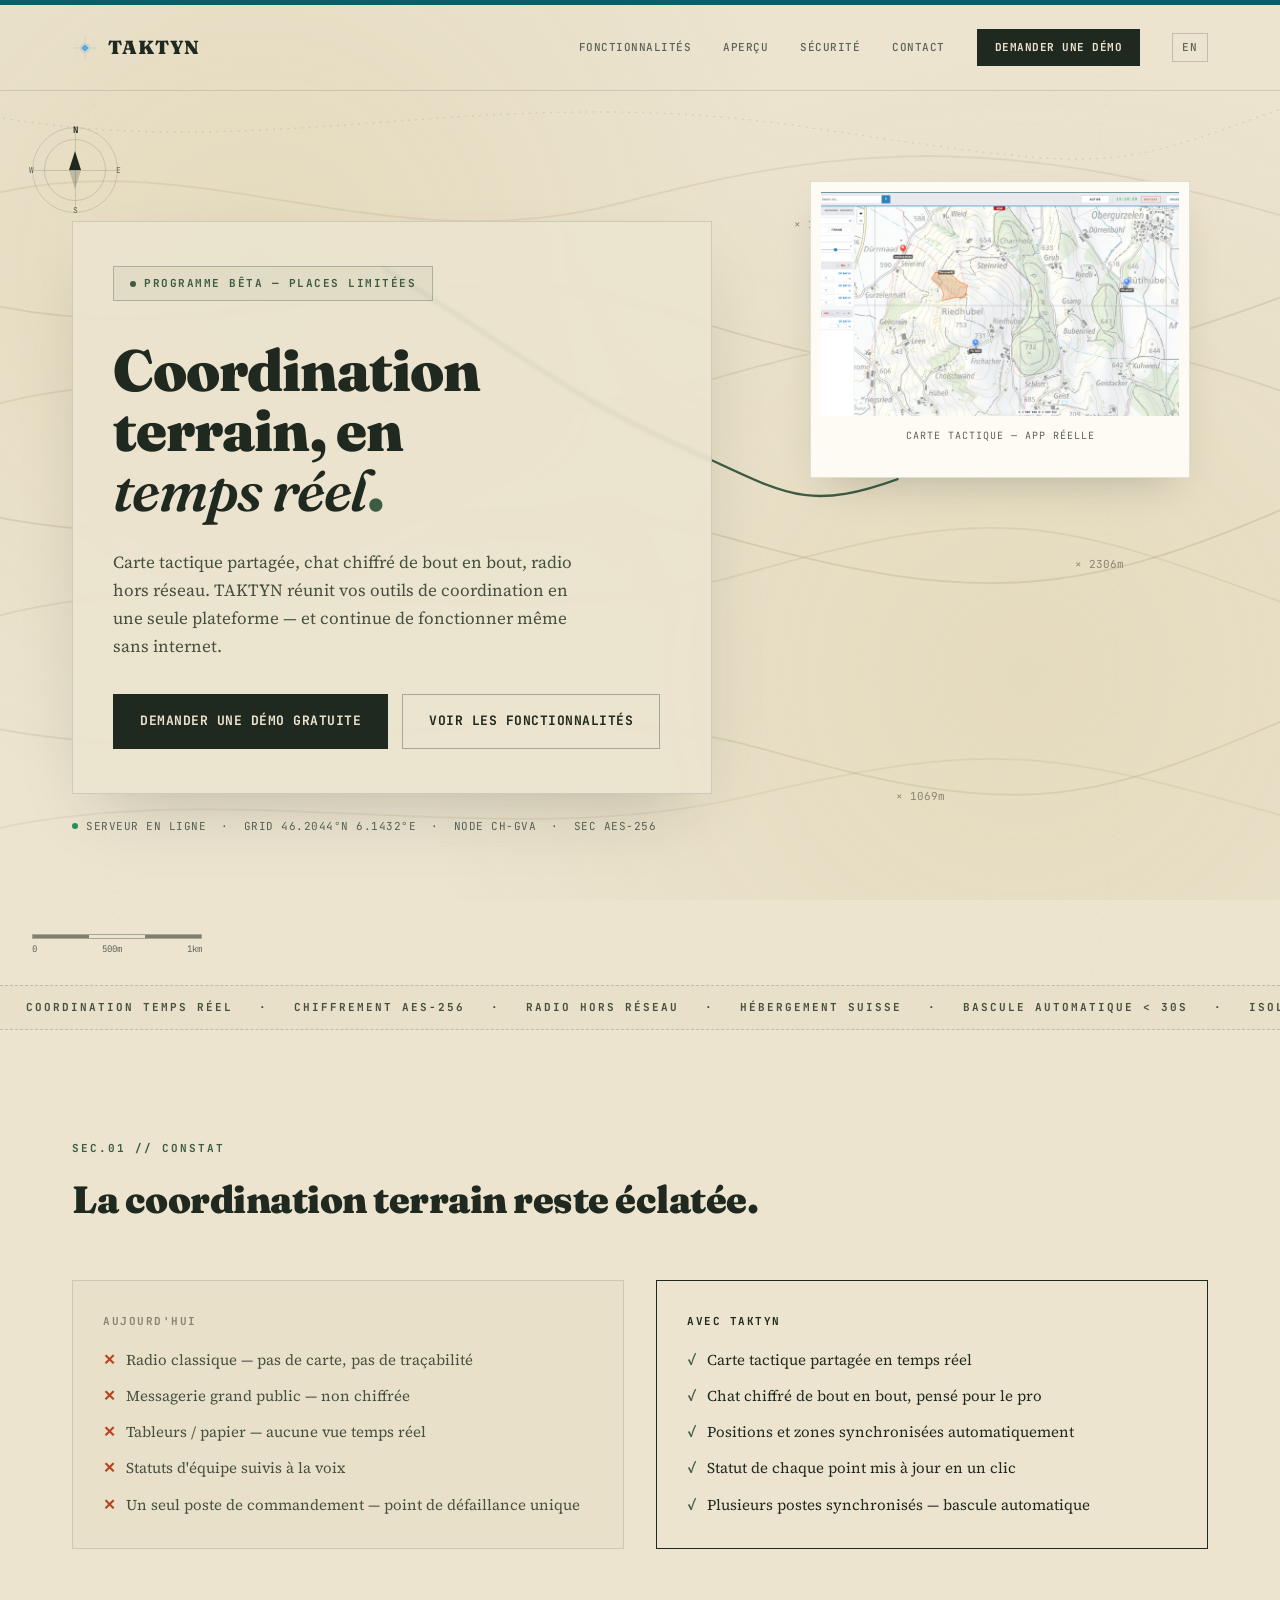
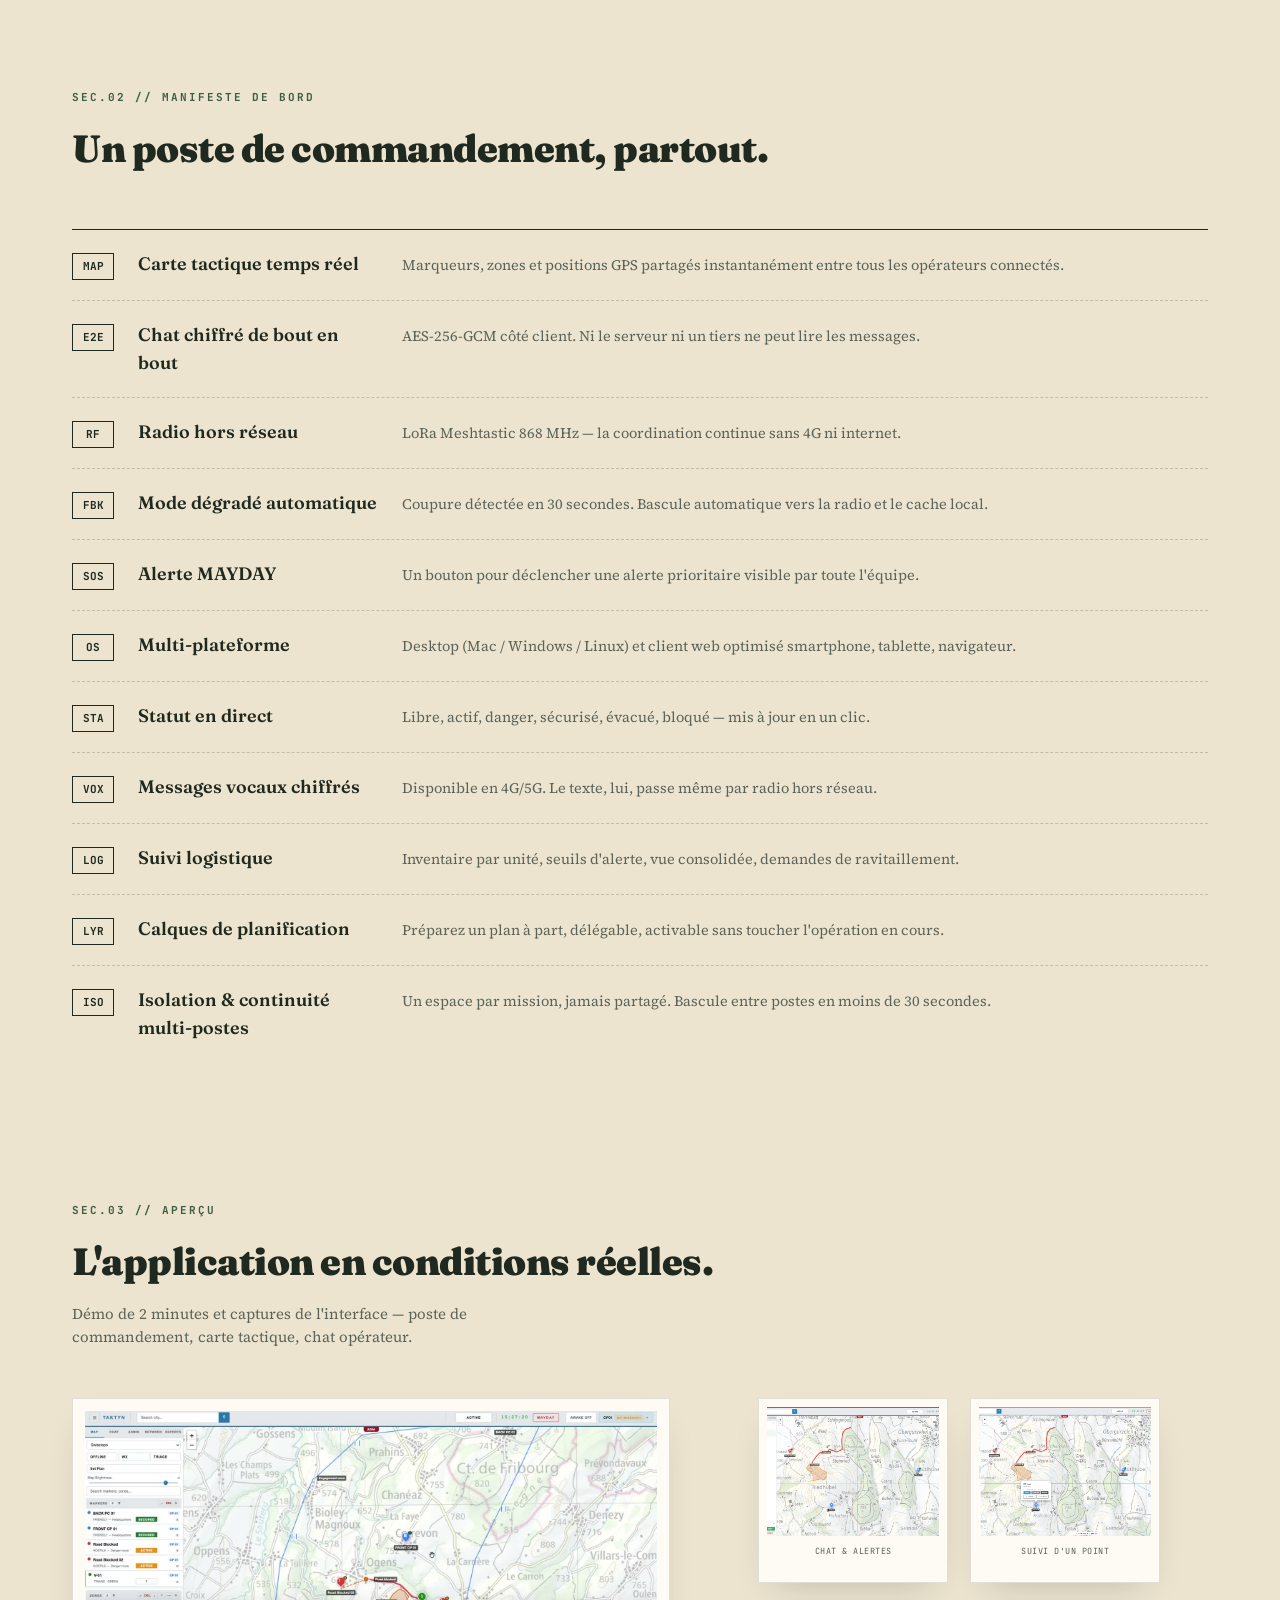
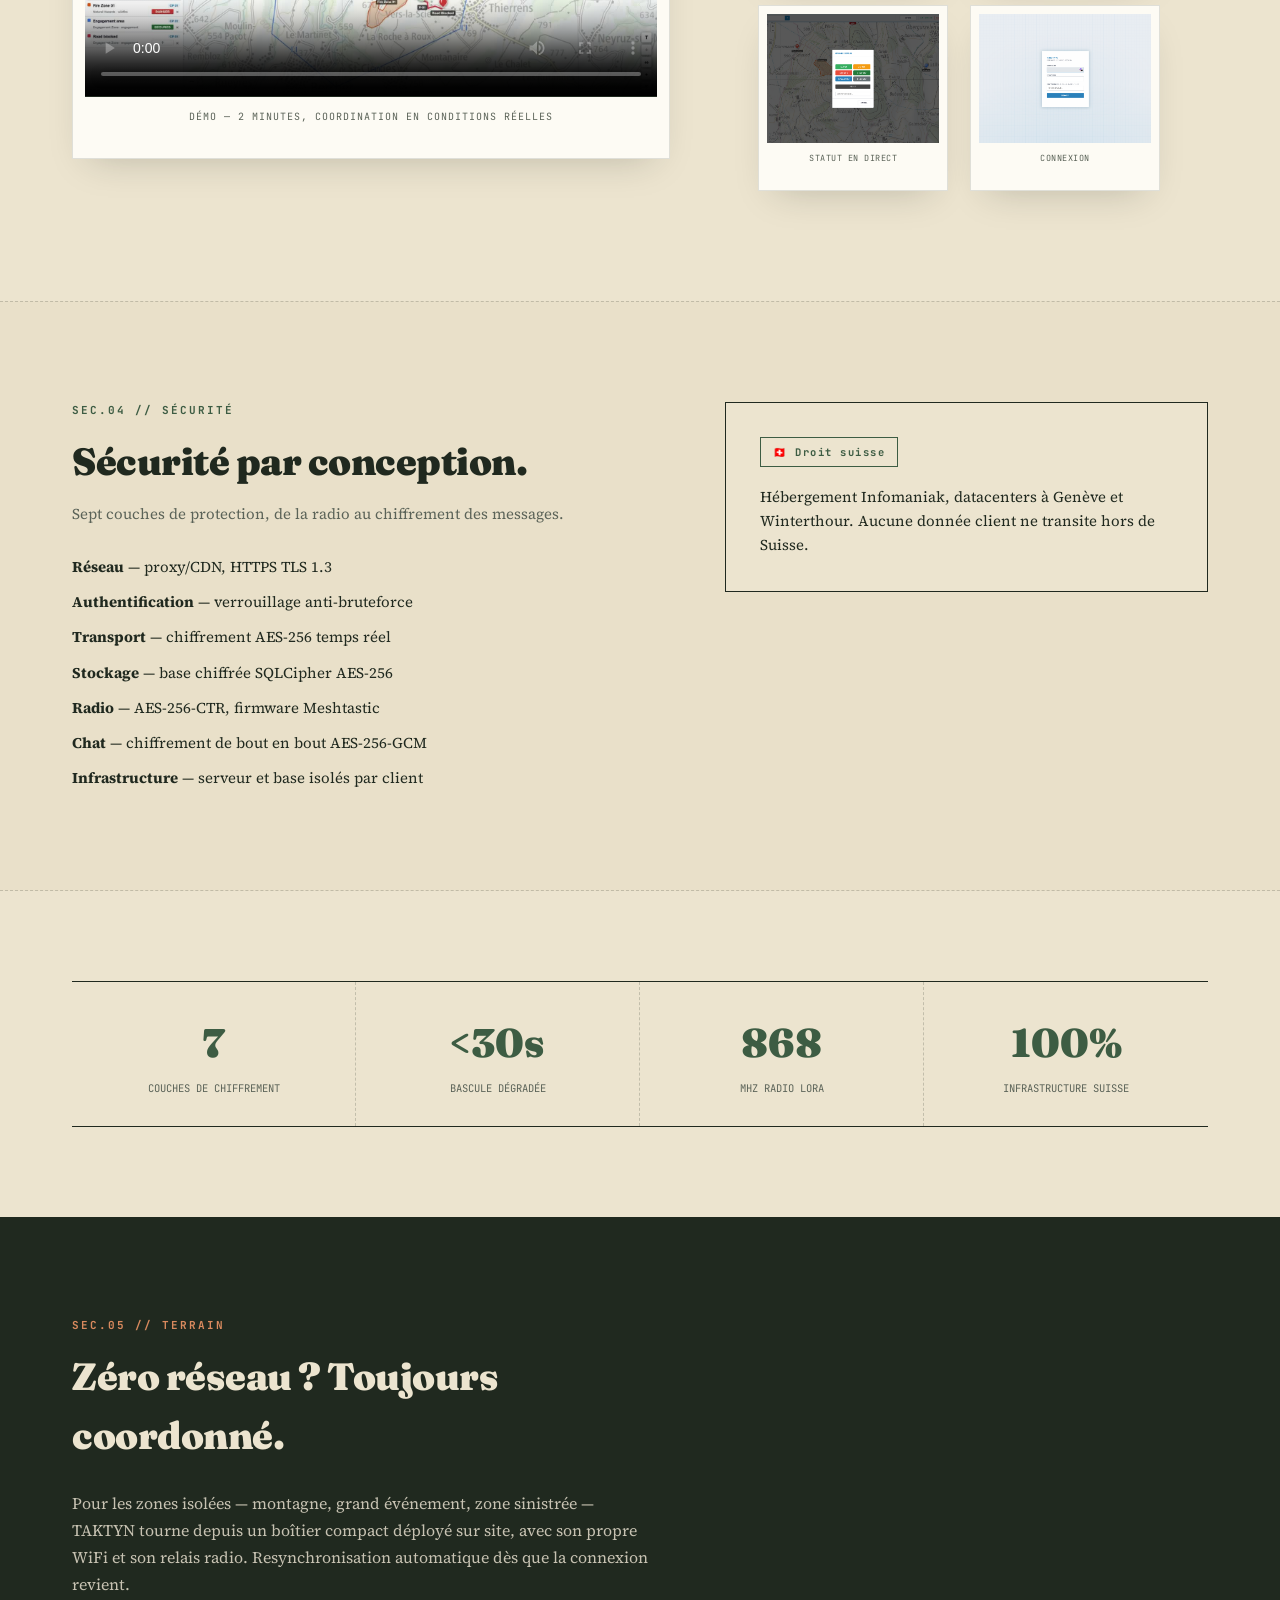
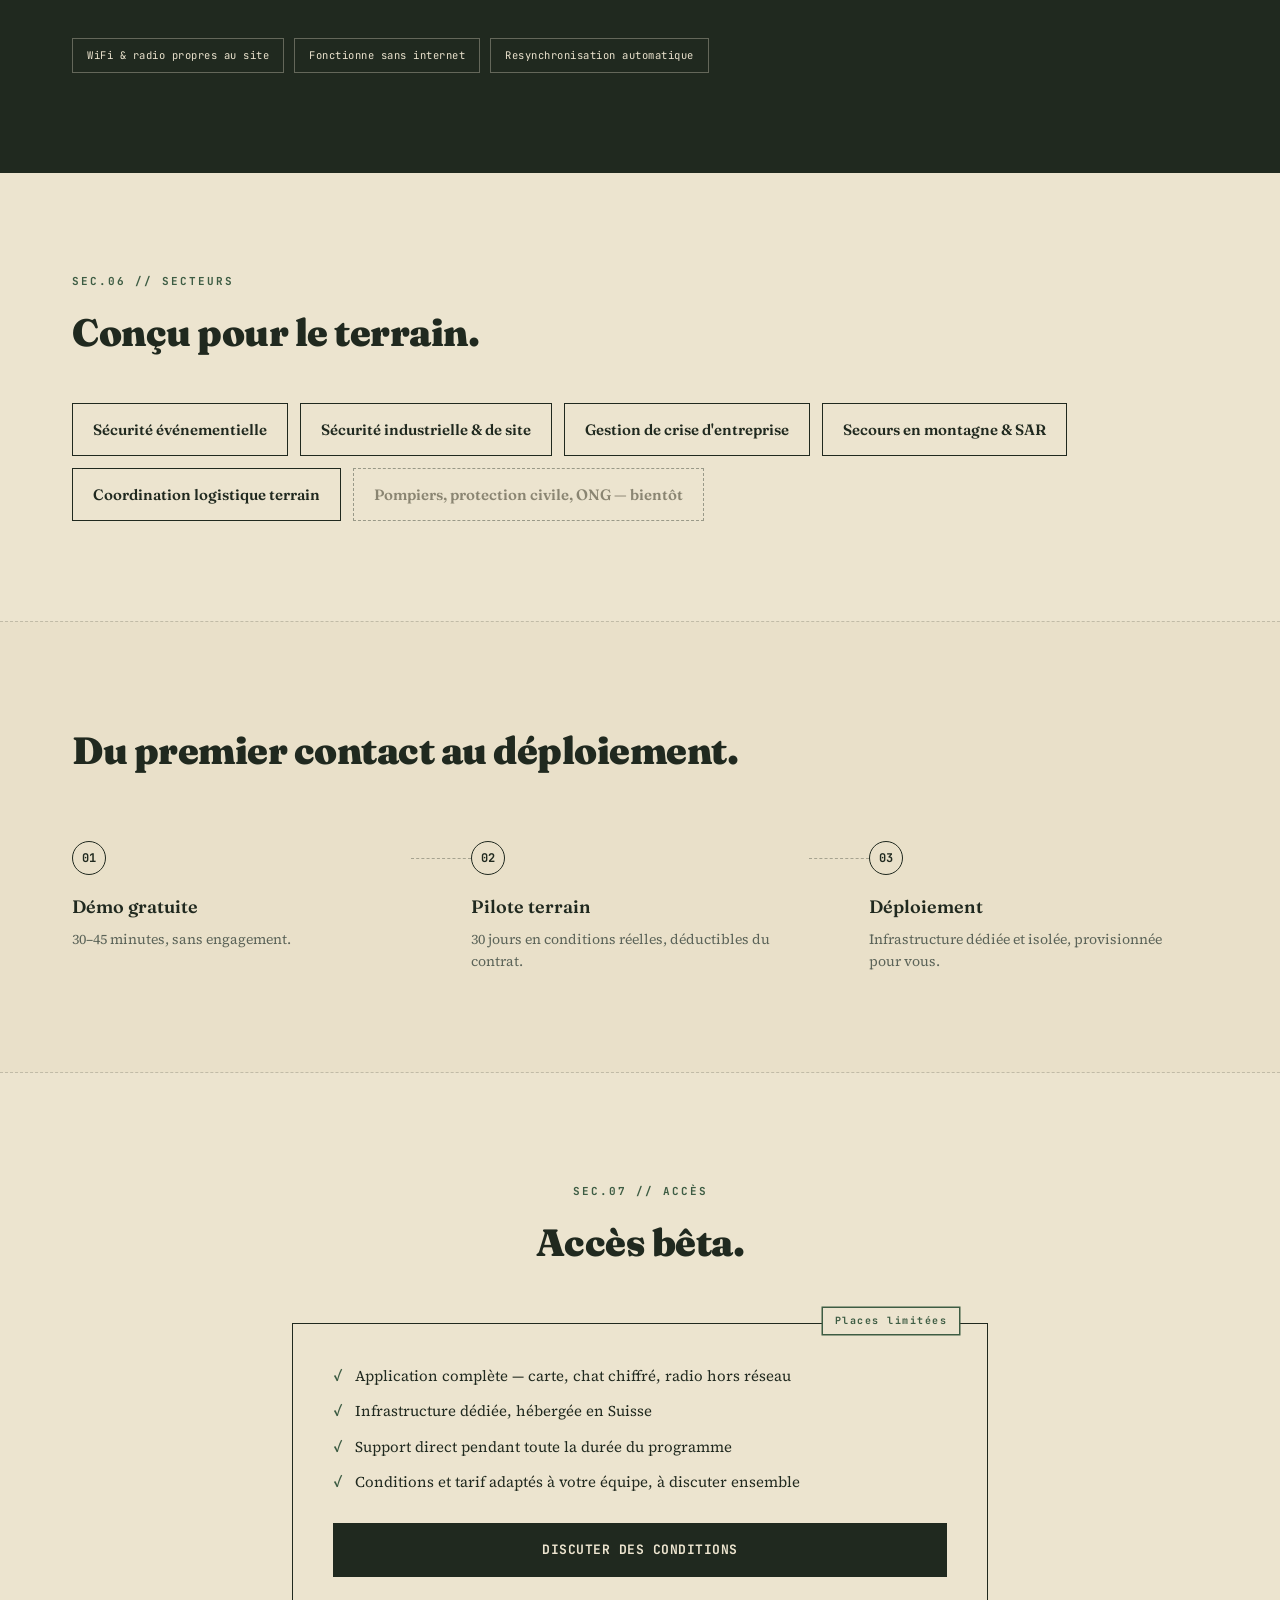
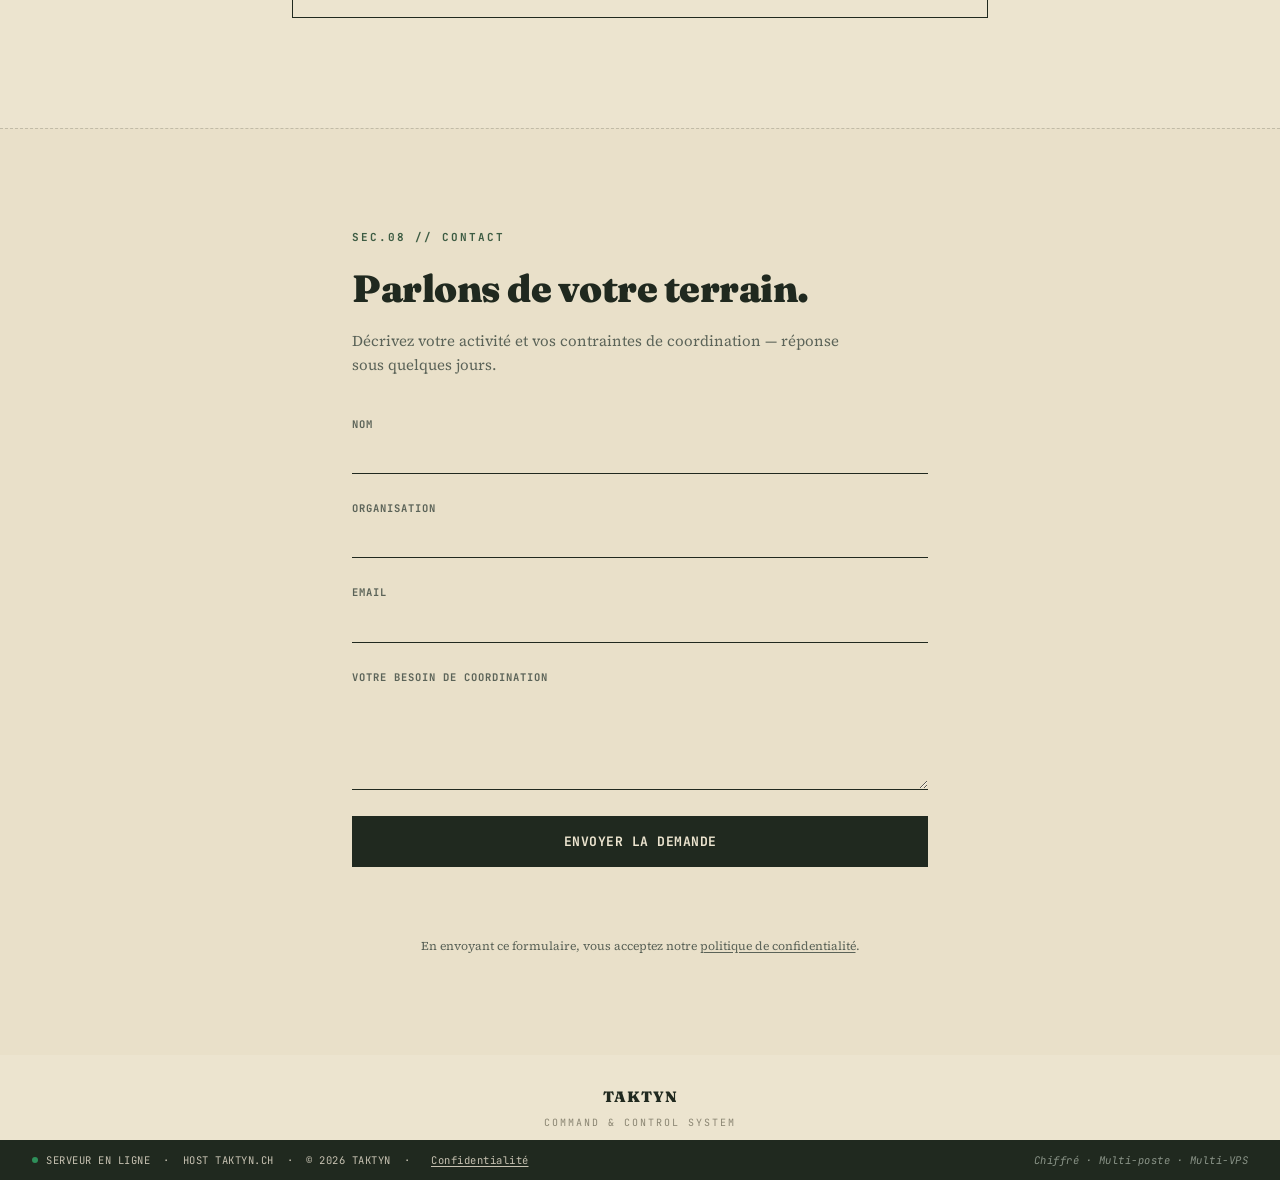
==== commit adcda2ff: "redesign: identité carte topographique / document de terrain Remplace le thème dark HUD par une dire" ====
--- a/index.html
+++ b/index.html
@@ -1,42 +1,36 @@
 <!DOCTYPE html>
 <html lang="fr">
 <head>
-<script>(function(){var t=localStorage.getItem('taktyn-theme');if(t==='light')document.documentElement.setAttribute('data-theme','light');})();</script>
 <meta charset="UTF-8">
 <meta name="viewport" content="width=device-width, initial-scale=1.0">
 <title>TAKTYN — Coordination terrain temps réel</title>
 <meta name="description" content="TAKTYN est un système de commandement et coordination tactique pour équipes de sécurité et d'intervention : carte temps réel, chat chiffré, radio hors réseau. Hébergé en Suisse.">
-<meta name="theme-color" content="#121212">
+<meta name="theme-color" content="#ece4cf">
 <link rel="icon" type="image/svg+xml" href="assets/taktyn_logo.svg">
 <link rel="apple-touch-icon" href="assets/icon-192.png">
 <link rel="preconnect" href="https://fonts.googleapis.com">
 <link rel="preconnect" href="https://fonts.gstatic.com" crossorigin>
-<link href="https://fonts.googleapis.com/css2?family=Chakra+Petch:wght@600;700&display=swap" rel="stylesheet">
+<link href="https://fonts.googleapis.com/css2?family=Fraunces:ital,wght@0,600;0,900;1,600&family=JetBrains+Mono:wght@500;700&family=Source+Serif+4:wght@400;600&display=swap" rel="stylesheet">
 <link rel="stylesheet" href="css/style.css">
 </head>
 <body>
 
-<div class="scanline-overlay" aria-hidden="true"></div>
+<div class="paper-texture" aria-hidden="true"></div>
+<div class="teal-strip"></div>
 
 <!-- ═══════ HEADER ═══════ -->
 <header class="site-header" id="top">
-  <div class="wrap header-inner">
+  <div class="header-inner">
     <a class="brand" href="#top">
       <img src="assets/taktyn_logo.svg" alt="" class="brand-mark">
       <span class="brand-name">TAKTYN</span>
     </a>
-    <div class="header-status">
-      <span class="status-dot"></span>BÊTA OUVERTE
-      <span class="header-clock" id="header-clock">--:--:--</span>
-    </div>
     <nav class="main-nav" id="main-nav">
       <a href="#fonctionnalites">Fonctionnalités</a>
-      <a href="#captures">Aperçu</a>
+      <a href="#apercu">Aperçu</a>
       <a href="#securite">Sécurité</a>
-      <a href="#secteurs">Secteurs</a>
-      <a href="#tarifs">Accès bêta</a>
+      <a href="#contact">Contact</a>
       <a href="#contact" class="nav-cta">Demander une démo</a>
-      <button type="button" id="theme-toggle" class="theme-toggle" aria-label="Basculer le thème clair / sombre">☀</button>
       <a href="en/index.html" class="lang-switch" lang="en" hreflang="en">EN</a>
     </nav>
     <button class="nav-toggle" id="nav-toggle" aria-label="Ouvrir le menu" aria-expanded="false">
@@ -49,31 +43,60 @@
 
   <!-- ═══════ HERO ═══════ -->
   <section class="hero">
-    <div class="hero-grid" aria-hidden="true"></div>
-    <img src="assets/taktyn_logo.svg" alt="" class="hero-watermark" aria-hidden="true">
-    <div class="wrap hero-inner">
-      <div class="hero-text">
-        <div class="eyebrow"><span class="dot"></span>PROGRAMME BÊTA — PLACES LIMITÉES</div>
-        <h1>Coordination terrain,<br>en temps réel<span class="accent">.</span></h1>
-        <p class="hero-sub">
-          Carte tactique partagée, chat chiffré de bout en bout, radio hors réseau.
-          TAKTYN réunit vos outils de coordination en une seule plateforme —
-          et continue de fonctionner même sans internet.
-        </p>
+    <svg class="hero-contours" viewBox="0 0 1440 760" preserveAspectRatio="none" aria-hidden="true">
+      <path d="M-20,90 C 220,40 430,150 700,95 S 1150,40 1460,110" fill="none" stroke="#a8977230" stroke-width="1.5"/>
+      <path d="M-20,180 C 260,230 480,120 760,190 S 1180,250 1460,170" fill="none" stroke="#a8977240" stroke-width="1.5"/>
+      <path d="M-20,270 C 240,210 520,310 780,250 S 1200,190 1460,260" fill="none" stroke="#a8977235" stroke-width="1.5"/>
+      <path d="M-20,360 C 300,410 540,320 820,380 S 1220,430 1460,350" fill="none" stroke="#a8977245" stroke-width="1.5"/>
+      <path d="M-20,450 C 260,390 560,470 840,410 S 1180,360 1460,440" fill="none" stroke="#a8977230" stroke-width="1.5"/>
+      <path d="M-20,540 C 300,590 580,500 860,560 S 1220,610 1460,530" fill="none" stroke="#a8977238" stroke-width="1.5"/>
+      <path d="M-20,630 C 260,580 560,650 840,600 S 1180,560 1460,620" fill="none" stroke="#a8977228" stroke-width="1.5"/>
+      <path d="M-20,20 C 300,65 540,-10 900,30 S 1240,70 1460,10" fill="none" stroke="#3d5c4320" stroke-width="1.2" stroke-dasharray="2 6"/>
+      <path d="M100,-20 C 160,260 40,480 160,780" fill="none" stroke="#a8977225" stroke-width="1.2" stroke-dasharray="1 7"/>
+      <path d="M1250,-20 C 1180,240 1320,480 1220,780" fill="none" stroke="#a8977225" stroke-width="1.2" stroke-dasharray="1 7"/>
+      <path d="M 430,150 C 560,210 640,260 760,300 S 900,360 1010,330" fill="none" stroke="#3d5c43" stroke-width="2" stroke-linecap="round" stroke-dasharray="820" stroke-dashoffset="820" class="hero-route"/>
+    </svg>
+
+    <div class="compass-rose" aria-hidden="true">
+      <div class="ring ring--outer"></div>
+      <div class="ring ring--inner"></div>
+      <div class="axis axis--v"></div>
+      <div class="axis axis--h"></div>
+      <div class="needle needle--n"></div>
+      <div class="needle needle--s"></div>
+      <span class="label label--n">N</span>
+      <span class="label label--s">S</span>
+      <span class="label label--w">W</span>
+      <span class="label label--e">E</span>
+    </div>
+
+    <div class="elev-marker" style="left: 62%; top: 14%; animation-delay: 1200ms;" aria-hidden="true">× 1413m</div>
+    <div class="elev-marker" style="left: 84%; top: 52%; animation-delay: 1400ms;" aria-hidden="true">× 2306m</div>
+    <div class="elev-marker" style="left: 70%; top: 78%; animation-delay: 1600ms;" aria-hidden="true">× 1069m</div>
+
+    <figure class="hero-photo">
+      <img src="assets/screenshots/02-carte-tactique.png" alt="Carte tactique TAKTYN avec marqueurs, zone d'incident et bouton MAYDAY">
+      <figcaption>Carte tactique — app réelle</figcaption>
+    </figure>
+
+    <div class="scale-bar" aria-hidden="true">
+      <div class="ticks"><span></span><span></span><span></span></div>
+      <div class="labels"><span>0</span><span>500m</span><span>1km</span></div>
+    </div>
+
+    <div class="hero-content">
+      <div class="hero-card">
+        <div class="eyebrow"><span class="dot"></span>Programme bêta — places limitées</div>
+        <h1>Coordination<br>terrain, en<br><em>temps réel</em><span class="accent">.</span></h1>
+        <p class="hero-sub">Carte tactique partagée, chat chiffré de bout en bout, radio hors réseau. TAKTYN réunit vos outils de coordination en une seule plateforme — et continue de fonctionner même sans internet.</p>
         <div class="hero-actions">
           <a href="#contact" class="btn btn-primary">Demander une démo gratuite</a>
           <a href="#fonctionnalites" class="btn btn-ghost">Voir les fonctionnalités</a>
         </div>
-        <div class="grid-ref">GRID 46.2044°N 6.1432°E <span>·</span> NODE CH-GVA <span>·</span> SEC AES-256</div>
-      </div>
-      <div class="terminal hud-frame" aria-hidden="true">
-        <span class="hud-corner hud-tl"></span><span class="hud-corner hud-tr"></span>
-        <span class="hud-corner hud-bl"></span><span class="hud-corner hud-br"></span>
-        <div class="terminal-bar">
-          <span class="t-dot t-red"></span><span class="t-dot t-yellow"></span><span class="t-dot t-green"></span>
-          <span class="terminal-path">operateur@taktyn:~</span>
-        </div>
-        <div class="terminal-body" id="terminal-body"></div>
+      </div>
+      <div class="hero-status">
+        <span class="dot"></span>
+        SERVEUR EN LIGNE&nbsp;&nbsp;·&nbsp;&nbsp;GRID 46.2044°N 6.1432°E&nbsp;&nbsp;·&nbsp;&nbsp;NODE CH-GVA&nbsp;&nbsp;·&nbsp;&nbsp;SEC AES-256
       </div>
     </div>
   </section>
@@ -81,379 +104,210 @@
   <!-- ═══════ TICKER ═══════ -->
   <div class="ticker" aria-hidden="true">
     <div class="ticker-track">
-      <span>COORDINATION TEMPS RÉEL</span><span class="ticker-sep">◆</span>
-      <span>CHIFFREMENT AES-256</span><span class="ticker-sep">◆</span>
-      <span>RADIO HORS RÉSEAU</span><span class="ticker-sep">◆</span>
-      <span>HÉBERGEMENT SUISSE</span><span class="ticker-sep">◆</span>
-      <span>BASCULE AUTOMATIQUE &lt; 30S</span><span class="ticker-sep">◆</span>
-      <span>ISOLATION PAR CLIENT</span><span class="ticker-sep">◆</span>
-      <span>COORDINATION TEMPS RÉEL</span><span class="ticker-sep">◆</span>
-      <span>CHIFFREMENT AES-256</span><span class="ticker-sep">◆</span>
-      <span>RADIO HORS RÉSEAU</span><span class="ticker-sep">◆</span>
-      <span>HÉBERGEMENT SUISSE</span><span class="ticker-sep">◆</span>
-      <span>BASCULE AUTOMATIQUE &lt; 30S</span><span class="ticker-sep">◆</span>
-      <span>ISOLATION PAR CLIENT</span><span class="ticker-sep">◆</span>
+      <span>Coordination temps réel</span>·<span>Chiffrement AES-256</span>·<span>Radio hors réseau</span>·<span>Hébergement suisse</span>·<span>Bascule automatique &lt; 30s</span>·<span>Isolation par client</span>·<span>Coordination temps réel</span>·<span>Chiffrement AES-256</span>·<span>Radio hors réseau</span>·<span>Hébergement suisse</span>·<span>Bascule automatique &lt; 30s</span>·<span>Isolation par client</span>·
     </div>
   </div>
 
-  <!-- ═══════ STATS ═══════ -->
-  <section class="stats-bar">
-    <div class="wrap stats-grid">
-      <div class="stat"><span class="stat-num">7</span><span class="stat-lbl">couches de chiffrement</span></div>
-      <div class="stat"><span class="stat-num">&lt;30s</span><span class="stat-lbl">bascule en mode dégradé</span></div>
-      <div class="stat"><span class="stat-num">868</span><span class="stat-lbl">MHz — radio LoRa hors réseau</span></div>
-      <div class="stat"><span class="stat-num">100%</span><span class="stat-lbl">infrastructure en Suisse</span></div>
-    </div>
-  </section>
-
-  <!-- ═══════ PROBLEM ═══════ -->
-  <section class="problem">
-    <div class="wrap">
-      <div class="sec-num">SEC.01 // CONSTAT</div>
-      <h2 class="section-title">La coordination terrain reste éclatée</h2>
-      <div class="compare">
-        <div class="compare-col compare-before">
-          <div class="compare-head">AUJOURD'HUI</div>
-          <ul>
-            <li>Radio classique — pas de carte, pas de traçabilité</li>
-            <li>Messagerie grand public — non chiffrée, non professionnelle</li>
-            <li>Excel / papier — aucune vue temps réel du terrain</li>
-            <li>Zone sans réseau — perte totale de coordination</li>
-            <li>Statut des équipes suivi à la voix — pas de vue d'ensemble</li>
-            <li>Un seul poste de commandement — point de défaillance unique</li>
-          </ul>
-        </div>
-        <div class="compare-arrow">→</div>
-        <div class="compare-col compare-after">
-          <div class="compare-head">AVEC TAKTYN</div>
-          <ul>
-            <li>Carte tactique partagée en temps réel</li>
-            <li>Chat chiffré de bout en bout, pensé pour le pro</li>
-            <li>Positions et zones synchronisées automatiquement</li>
-            <li>Radio LoRa de secours — aucune coupure de coordination</li>
-            <li>Statut de chaque point mis à jour en un clic, visible par tous</li>
-            <li>Plusieurs postes synchronisés — bascule automatique en cas de panne</li>
-          </ul>
-        </div>
-      </div>
-    </div>
-  </section>
-
-  <!-- ═══════ FEATURES ═══════ -->
+  <!-- ═══════ CONSTAT ═══════ -->
+  <section class="problem reveal">
+    <div class="sec-num">SEC.01 // CONSTAT</div>
+    <h2 class="section-title">La coordination terrain reste éclatée.</h2>
+    <div class="compare">
+      <div class="compare-col compare-before">
+        <div class="compare-head">Aujourd'hui</div>
+        <ul>
+          <li>Radio classique — pas de carte, pas de traçabilité</li>
+          <li>Messagerie grand public — non chiffrée</li>
+          <li>Tableurs / papier — aucune vue temps réel</li>
+          <li>Statuts d'équipe suivis à la voix</li>
+          <li>Un seul poste de commandement — point de défaillance unique</li>
+        </ul>
+      </div>
+      <div class="compare-col compare-after">
+        <div class="compare-head">Avec TAKTYN</div>
+        <ul>
+          <li>Carte tactique partagée en temps réel</li>
+          <li>Chat chiffré de bout en bout, pensé pour le pro</li>
+          <li>Positions et zones synchronisées automatiquement</li>
+          <li>Statut de chaque point mis à jour en un clic</li>
+          <li>Plusieurs postes synchronisés — bascule automatique</li>
+        </ul>
+      </div>
+    </div>
+  </section>
+
+  <!-- ═══════ FONCTIONNALITÉS ═══════ -->
   <section class="features" id="fonctionnalites">
-    <div class="wrap">
-      <div class="section-head">
-        <div class="sec-num">SEC.02 // FONCTIONNALITÉS</div>
-        <h2 class="section-title">Un poste de commandement, partout</h2>
-        <p class="section-sub">Desktop, tablette ou navigateur — la même carte, en temps réel, pour toute l'équipe.</p>
-      </div>
-      <div class="features-grid">
-        <article class="feature-card feature-card--hero">
-          <div class="f-icon">MAP</div>
-          <h3>Carte tactique temps réel</h3>
-          <p>Marqueurs, zones et positions GPS partagés instantanément entre tous les opérateurs connectés — la même image tactique, pour tout le monde, à la seconde près.</p>
-        </article>
-        <article class="feature-card">
-          <div class="f-icon">E2E</div>
-          <h3>Chat chiffré de bout en bout</h3>
-          <p>Messages chiffrés AES-256-GCM côté client. Ni le serveur ni un tiers ne peut les lire.</p>
-        </article>
-        <article class="feature-card">
-          <div class="f-icon">RF</div>
-          <h3>Radio hors réseau</h3>
-          <p>Communication LoRa Meshtastic 868 MHz — la coordination continue même sans 4G ni internet.</p>
-        </article>
-        <article class="feature-card">
-          <div class="f-icon">FBK</div>
-          <h3>Mode dégradé automatique</h3>
-          <p>Coupure réseau détectée en 30 secondes. Bascule automatique vers la radio et le cache local.</p>
-        </article>
-        <article class="feature-card">
-          <div class="f-icon">SOS</div>
-          <h3>Alerte MAYDAY</h3>
-          <p>Un bouton pour déclencher une alerte prioritaire visible immédiatement par toute l'équipe.</p>
-        </article>
-        <article class="feature-card">
-          <div class="f-icon">OS</div>
-          <h3>Multi-plateforme</h3>
-          <p>Desktop (Mac / Windows / Linux) et client web optimisé pour smartphone et tablette Android, ou navigateur.</p>
-        </article>
-        <article class="feature-card">
-          <div class="f-icon">STA</div>
-          <h3>Statut en direct</h3>
-          <p>Chaque point (libre, actif, danger, sécurisé, évacué, bloqué) se met à jour en un clic.</p>
-        </article>
-        <article class="feature-card">
-          <div class="f-icon">VOX</div>
-          <h3>Messages vocaux chiffrés</h3>
-          <p>Envoyez un message vocal directement dans le chat, chiffré comme le reste — disponible en 4G/5G. Le texte, lui, continue de passer même via la radio hors réseau.</p>
-        </article>
-        <article class="feature-card feature-card--third">
-          <div class="f-icon">LOG</div>
-          <h3>Suivi logistique</h3>
-          <p>Chaque unité suit son inventaire — véhicules, personnel, matériel — avec seuil d'alerte automatique. Vue consolidée pour le poste de commandement, et gestion des demandes de ravitaillement.</p>
-        </article>
-        <article class="feature-card feature-card--third">
-          <div class="f-icon">LYR</div>
-          <h3>Calques de planification</h3>
-          <p>Préparez un plan sur un calque séparé — marqueurs, zones — sans toucher à l'opération en cours. Déléguez-le à un subordonné pour qu'il prépare sa partie, puis activez-le pour l'intégrer en direct.</p>
-        </article>
-        <article class="feature-card feature-card--wide">
-          <div class="f-icon">ISO</div>
-          <div class="fc-wide-text">
-            <h3>Isolation par opération &amp; continuité multi-postes</h3>
-            <p>Chaque mission — et chaque client — a son propre espace, jamais partagé. Plusieurs postes de commandement se synchronisent en continu ; si l'un tombe, les appareils basculent automatiquement sur un autre en moins de 30 secondes, sans perte de données.</p>
-          </div>
-        </article>
-      </div>
-    </div>
-  </section>
-
-  <!-- ═══════ GALLERY ═══════ -->
-  <section class="gallery" id="captures">
-    <div class="wrap">
-      <div class="section-head">
-        <div class="sec-num">SEC.03 // APERÇU</div>
-        <h2 class="section-title">L'application en conditions réelles</h2>
-        <p class="section-sub">Captures de l'interface — poste de commandement, carte tactique, chat opérateur.</p>
-      </div>
-      <div class="gallery-grid gallery-grid--shots">
-        <figure class="gallery-shot gallery-shot--video">
-          <video controls preload="metadata" poster="assets/demo-poster.jpg" playsinline>
-            <source src="assets/demo.mp4" type="video/mp4">
-            Votre navigateur ne prend pas en charge la lecture vidéo.
-          </video>
-          <figcaption class="gallery-shot-cap">DÉMO — 2 minutes, coordination en conditions réelles</figcaption>
+    <div class="section-head reveal">
+      <div class="sec-num">SEC.02 // MANIFESTE DE BORD</div>
+      <h2 class="section-title">Un poste de commandement, partout.</h2>
+    </div>
+
+    <div class="manifest">
+      <div class="m-row reveal-row"><div class="m-tag">MAP</div><div class="m-title">Carte tactique temps réel</div><div class="m-desc">Marqueurs, zones et positions GPS partagés instantanément entre tous les opérateurs connectés.</div></div>
+      <div class="m-row reveal-row"><div class="m-tag">E2E</div><div class="m-title">Chat chiffré de bout en bout</div><div class="m-desc">AES-256-GCM côté client. Ni le serveur ni un tiers ne peut lire les messages.</div></div>
+      <div class="m-row reveal-row"><div class="m-tag">RF</div><div class="m-title">Radio hors réseau</div><div class="m-desc">LoRa Meshtastic 868 MHz — la coordination continue sans 4G ni internet.</div></div>
+      <div class="m-row reveal-row"><div class="m-tag">FBK</div><div class="m-title">Mode dégradé automatique</div><div class="m-desc">Coupure détectée en 30 secondes. Bascule automatique vers la radio et le cache local.</div></div>
+      <div class="m-row reveal-row"><div class="m-tag">SOS</div><div class="m-title">Alerte MAYDAY</div><div class="m-desc">Un bouton pour déclencher une alerte prioritaire visible par toute l'équipe.</div></div>
+      <div class="m-row reveal-row"><div class="m-tag">OS</div><div class="m-title">Multi-plateforme</div><div class="m-desc">Desktop (Mac / Windows / Linux) et client web optimisé smartphone, tablette, navigateur.</div></div>
+      <div class="m-row reveal-row"><div class="m-tag">STA</div><div class="m-title">Statut en direct</div><div class="m-desc">Libre, actif, danger, sécurisé, évacué, bloqué — mis à jour en un clic.</div></div>
+      <div class="m-row reveal-row"><div class="m-tag">VOX</div><div class="m-title">Messages vocaux chiffrés</div><div class="m-desc">Disponible en 4G/5G. Le texte, lui, passe même par radio hors réseau.</div></div>
+      <div class="m-row reveal-row"><div class="m-tag">LOG</div><div class="m-title">Suivi logistique</div><div class="m-desc">Inventaire par unité, seuils d'alerte, vue consolidée, demandes de ravitaillement.</div></div>
+      <div class="m-row reveal-row"><div class="m-tag">LYR</div><div class="m-title">Calques de planification</div><div class="m-desc">Préparez un plan à part, délégable, activable sans toucher l'opération en cours.</div></div>
+      <div class="m-row reveal-row"><div class="m-tag">ISO</div><div class="m-title">Isolation &amp; continuité multi-postes</div><div class="m-desc">Un espace par mission, jamais partagé. Bascule entre postes en moins de 30 secondes.</div></div>
+    </div>
+  </section>
+
+  <!-- ═══════ APERÇU ═══════ -->
+  <section class="gallery reveal" id="apercu">
+    <div class="section-head">
+      <div class="sec-num">SEC.03 // APERÇU</div>
+      <h2 class="section-title">L'application en conditions réelles.</h2>
+      <p class="section-sub">Démo de 2 minutes et captures de l'interface — poste de commandement, carte tactique, chat opérateur.</p>
+    </div>
+
+    <div class="gallery-row">
+      <figure class="gallery-video">
+        <video controls preload="metadata" poster="assets/demo-poster.jpg" playsinline>
+          <source src="assets/demo.mp4" type="video/mp4">
+          Votre navigateur ne prend pas en charge la lecture vidéo.
+        </video>
+        <figcaption>Démo — 2 minutes, coordination en conditions réelles</figcaption>
+      </figure>
+      <div class="gallery-photos">
+        <figure class="gallery-photo">
+          <img src="assets/screenshots/05-chat.png" alt="Panneau de chat TAKTYN avec message broadcast et bouton urgent">
+          <figcaption>Chat &amp; alertes</figcaption>
         </figure>
-        <figure class="gallery-shot gallery-shot--wide">
-          <img src="assets/screenshots/02-carte-tactique.png" alt="Carte tactique TAKTYN avec marqueurs, zone d'incident et bouton MAYDAY">
-          <figcaption class="gallery-shot-cap">CARTE TACTIQUE — marqueurs, zones, itinéraires en temps réel</figcaption>
+        <figure class="gallery-photo">
+          <img src="assets/screenshots/03-marqueur-actions.png" alt="Fiche d'un marqueur avec actions Edit, Status, Photo, Tasks, History">
+          <figcaption>Suivi d'un point</figcaption>
         </figure>
-        <figure class="gallery-shot">
-          <img src="assets/screenshots/05-chat.png" alt="Panneau de chat TAKTYN avec message broadcast et bouton urgent">
-          <figcaption class="gallery-shot-cap">CHAT — diffusion broadcast et messages urgents</figcaption>
+        <figure class="gallery-photo">
+          <img src="assets/screenshots/04-statut-marqueur.png" alt="Sélecteur de statut d'un marqueur">
+          <figcaption>Statut en direct</figcaption>
         </figure>
-        <figure class="gallery-shot">
-          <img src="assets/screenshots/03-marqueur-actions.png" alt="Fiche d'un marqueur avec actions Edit, Status, Photo, Tasks, History">
-          <figcaption class="gallery-shot-cap">SUIVI D'UN POINT — statut, tâches, photo, historique</figcaption>
+        <figure class="gallery-photo">
+          <img src="assets/screenshots/01-login.png" alt="Écran de connexion TAKTYN — Command & Control System">
+          <figcaption>Connexion</figcaption>
         </figure>
-        <figure class="gallery-shot">
-          <img src="assets/screenshots/04-statut-marqueur.png" alt="Sélecteur de statut d'un marqueur : clear, active, danger, secured, evacuated, blocked">
-          <figcaption class="gallery-shot-cap">STATUT EN DIRECT — mis à jour en un clic, visible par toute l'équipe</figcaption>
-        </figure>
-        <figure class="gallery-shot">
-          <img src="assets/screenshots/01-login.png" alt="Écran de connexion TAKTYN — Command &amp; Control System">
-          <figcaption class="gallery-shot-cap">CONNEXION — identifiant, mot de passe, station terrain</figcaption>
-        </figure>
-      </div>
-    </div>
-  </section>
-
-  <!-- ═══════ SECURITY ═══════ -->
+      </div>
+    </div>
+  </section>
+
+  <!-- ═══════ SÉCURITÉ ═══════ -->
   <section class="security" id="securite">
-    <div class="wrap security-inner">
-      <div class="security-text">
-        <div class="section-head">
-          <div class="sec-num">SEC.04 // SÉCURITÉ</div>
-          <h2 class="section-title">Sécurité par conception</h2>
-          <p class="section-sub">Sept couches de protection, de la radio au chiffrement des messages.</p>
-        </div>
+    <div class="security-inner">
+      <div class="security-text reveal">
+        <div class="sec-num">SEC.04 // SÉCURITÉ</div>
+        <h2 class="section-title">Sécurité par conception.</h2>
+        <p class="section-sub">Sept couches de protection, de la radio au chiffrement des messages.</p>
         <ul class="security-list">
           <li><strong>Réseau</strong> — proxy/CDN, HTTPS TLS 1.3</li>
-          <li><strong>Authentification</strong> — mot de passe, session, verrouillage anti-bruteforce</li>
-          <li><strong>Transport</strong> — chiffrement AES-256 sur les liaisons temps réel</li>
-          <li><strong>Stockage</strong> — base de données chiffrée (SQLCipher AES-256)</li>
-          <li><strong>Radio</strong> — AES-256-CTR au niveau firmware Meshtastic</li>
+          <li><strong>Authentification</strong> — verrouillage anti-bruteforce</li>
+          <li><strong>Transport</strong> — chiffrement AES-256 temps réel</li>
+          <li><strong>Stockage</strong> — base chiffrée SQLCipher AES-256</li>
+          <li><strong>Radio</strong> — AES-256-CTR, firmware Meshtastic</li>
           <li><strong>Chat</strong> — chiffrement de bout en bout AES-256-GCM</li>
-          <li><strong>Infrastructure</strong> — un serveur et une base isolés par client, jamais partagés</li>
+          <li><strong>Infrastructure</strong> — serveur et base isolés par client</li>
         </ul>
       </div>
-      <div class="security-card">
-        <div class="sc-badge">🇨🇭</div>
-        <h3>Données soumises au droit suisse</h3>
-        <p>Hébergement sur infrastructure Infomaniak, datacenters à Genève et Winterthour. Aucune donnée client ne transite hors de Suisse.</p>
-      </div>
-    </div>
-  </section>
-
-  <!-- ═══════ FIELD RACK ═══════ -->
-  <section class="field-rack">
-    <div class="wrap">
-      <div class="field-rack-card hud-frame">
-        <span class="hud-corner hud-tl"></span><span class="hud-corner hud-tr"></span>
-        <span class="hud-corner hud-bl"></span><span class="hud-corner hud-br"></span>
-        <div class="fr-icon">RCK</div>
-        <div class="fr-text">
-          <div class="sec-num">SEC.05 // TERRAIN</div>
-          <h2 class="section-title">Zéro réseau ? Toujours coordonné.</h2>
-          <p>Pour les opérations en zone isolée — montagne, grand événement, zone sinistrée — TAKTYN peut tourner depuis un boîtier compact déployé sur site, avec son propre réseau WiFi et son relais radio. Toute l'équipe reste coordonnée même en coupure totale, et tout se resynchronise automatiquement avec le cloud dès que la connexion revient.</p>
-        </div>
-        <div class="fr-badges">
-          <span>WiFi &amp; radio propres au site</span>
-          <span>Fonctionne sans internet</span>
-          <span>Resynchronisation automatique</span>
-        </div>
-      </div>
-
-      <figure class="field-diagram hud-frame">
-        <span class="hud-corner hud-tl"></span><span class="hud-corner hud-tr"></span>
-        <span class="hud-corner hud-bl"></span><span class="hud-corner hud-br"></span>
-        <svg viewBox="0 0 920 500" role="img" aria-label="Schéma : les appareils terrain se coordonnent par radio locale même sans internet ; les postes de commandement dans le cloud se synchronisent entre eux pour la redondance." font-family="var(--mono)" fill="var(--text-dim)">
-          <defs>
-            <marker id="tk-arrow" viewBox="0 0 10 10" refX="8" refY="5" markerWidth="6" markerHeight="6" orient="auto-start-reverse">
-              <path d="M0,0 L10,5 L0,10 z" fill="var(--text-dim)"></path>
-            </marker>
-          </defs>
-
-          <!-- cloud tier group -->
-          <rect x="100" y="40" width="720" height="110" rx="10" fill="none" stroke="var(--border)" stroke-dasharray="4 4"></rect>
-          <text x="112" y="30" font-size="10.5" letter-spacing="1.5" fill="var(--text-dim)">CLOUD · SUISSE</text>
-
-          <rect x="150" y="68" width="200" height="64" rx="6" fill="var(--bg-panel)" stroke="var(--border)"></rect>
-          <g transform="translate(168,84)" stroke="var(--text-main)" stroke-width="1.1" fill="none">
-            <rect x="0" y="0" width="16" height="16" rx="2"></rect>
-            <line x1="3" y1="4" x2="13" y2="4"></line>
-            <line x1="3" y1="8" x2="13" y2="8"></line>
-            <line x1="3" y1="12" x2="9" y2="12"></line>
-          </g>
-          <text x="196" y="96" font-size="12" font-weight="700" fill="var(--text-main)">SERVEUR CLOUD</text>
-          <text x="196" y="112" font-size="10">PRINCIPAL</text>
-
-          <rect x="570" y="68" width="200" height="64" rx="6" fill="var(--bg-panel)" stroke="var(--border)"></rect>
-          <g transform="translate(588,84)" stroke="var(--text-main)" stroke-width="1.1" fill="none">
-            <rect x="0" y="0" width="16" height="16" rx="2"></rect>
-            <line x1="3" y1="4" x2="13" y2="4"></line>
-            <line x1="3" y1="8" x2="13" y2="8"></line>
-            <line x1="3" y1="12" x2="9" y2="12"></line>
-          </g>
-          <text x="616" y="96" font-size="12" font-weight="700" fill="var(--text-main)">SERVEUR CLOUD</text>
-          <text x="616" y="112" font-size="10">SECONDAIRE</text>
-
-          <line x1="352" y1="100" x2="568" y2="100" stroke="var(--text-dim)" stroke-width="1.4" marker-start="url(#tk-arrow)" marker-end="url(#tk-arrow)"></line>
-          <text x="460" y="90" font-size="10.5" text-anchor="middle" letter-spacing="1">SYNC ~20S</text>
-
-          <!-- field tier group -->
-          <rect x="40" y="220" width="840" height="260" rx="10" fill="none" stroke="var(--border)" stroke-dasharray="4 4"></rect>
-          <text x="52" y="212" font-size="10.5" letter-spacing="1.5" fill="var(--text-dim)">SUR SITE — SANS INTERNET</text>
-
-          <line x1="250" y1="132" x2="250" y2="260" stroke="var(--text-dim)" stroke-width="1.4" stroke-dasharray="5 5" marker-start="url(#tk-arrow)" marker-end="url(#tk-arrow)"></line>
-          <text x="264" y="188" font-size="10.5" letter-spacing="0.5">4G / INTERNET</text>
-          <text x="264" y="202" font-size="10.5" letter-spacing="0.5">SI DISPONIBLE</text>
-
-          <rect x="150" y="260" width="200" height="64" rx="6" fill="var(--bg-panel)" stroke="var(--accent)"></rect>
-          <g transform="translate(168,276)" stroke="var(--accent)" stroke-width="1.2" fill="none">
-            <line x1="8" y1="16" x2="8" y2="2"></line>
-            <path d="M4,7 Q8,3 12,7"></path>
-            <path d="M1,10 Q8,2 15,10"></path>
-            <circle cx="8" cy="2" r="1.4" fill="var(--accent)" stroke="none"></circle>
-          </g>
-          <text x="196" y="288" font-size="12" font-weight="700" fill="var(--text-main)">NŒUD TERRAIN</text>
-          <text x="196" y="304" font-size="10">WIFI LOCAL + RELAIS RADIO</text>
-
-          <g stroke="var(--accent)" stroke-width="1.4">
-            <line x1="250" y1="324" x2="110" y2="420"></line>
-            <line x1="250" y1="324" x2="250" y2="420"></line>
-            <line x1="250" y1="324" x2="390" y2="420"></line>
-            <line x1="390" y1="420" x2="560" y2="420"></line>
-          </g>
-
-          <g fill="var(--accent-dim)" stroke="var(--accent)" stroke-width="1.5">
-            <polygon points="110,411 119,420 110,429 101,420"></polygon>
-            <polygon points="250,411 259,420 250,429 241,420"></polygon>
-            <polygon points="390,411 399,420 390,429 381,420"></polygon>
-            <polygon points="560,411 569,420 560,429 551,420"></polygon>
-          </g>
-          <g fill="var(--accent)">
-            <circle cx="110" cy="420" r="2"></circle>
-            <circle cx="250" cy="420" r="2"></circle>
-            <circle cx="390" cy="420" r="2"></circle>
-            <circle cx="560" cy="420" r="2"></circle>
-          </g>
-
-          <text x="110" y="448" font-size="10" text-anchor="middle">DESKTOP</text>
-          <text x="250" y="448" font-size="10" text-anchor="middle">TABLETTE</text>
-          <text x="390" y="448" font-size="10" text-anchor="middle">RADIO SEULE</text>
-          <text x="560" y="448" font-size="10" text-anchor="middle">RADIO SEULE</text>
-
-          <text x="460" y="472" font-size="10.5" text-anchor="middle" letter-spacing="0.5" fill="var(--text-main)">MAILLAGE RADIO · 868 MHz — TOUJOURS ACTIF, SANS INTERNET</text>
-        </svg>
-        <figcaption>Les appareils terrain continuent de communiquer par radio locale même si la liaison vers le cloud tombe — chaque poste de commandement reste synchronisé, sans point de défaillance unique.</figcaption>
-      </figure>
-    </div>
-  </section>
-
-  <!-- ═══════ SECTORS ═══════ -->
-  <section class="sectors" id="secteurs">
-    <div class="wrap">
-      <div class="section-head">
-        <div class="sec-num">SEC.06 // SECTEURS</div>
-        <h2 class="section-title">Conçu pour le terrain</h2>
-        <p class="section-sub">TAKTYN s'adapte aux équipes qui doivent coordonner des opérations en conditions réelles.</p>
-      </div>
-      <div class="sectors-grid">
-        <div class="sector-card">Sécurité événementielle</div>
-        <div class="sector-card">Sécurité industrielle &amp; de site</div>
-        <div class="sector-card">Gestion de crise d'entreprise</div>
-        <div class="sector-card">Secours en montagne &amp; SAR</div>
-        <div class="sector-card">Coordination logistique terrain</div>
-        <div class="sector-card sector-card--muted">Pompiers, protection civile, ONG <span>bientôt</span></div>
-      </div>
-    </div>
-  </section>
-
-  <!-- ═══════ PROCESS ═══════ -->
-  <section class="process">
-    <div class="wrap">
-      <div class="sec-num">SEC.07 // PROCESSUS</div>
-      <h2 class="section-title">Du premier contact au déploiement</h2>
+      <div class="security-card reveal">
+        <div class="security-card-inner">
+          <div class="security-stamp">🇨🇭 Droit suisse</div>
+          <p>Hébergement Infomaniak, datacenters à Genève et Winterthour. Aucune donnée client ne transite hors de Suisse.</p>
+        </div>
+      </div>
+    </div>
+  </section>
+
+  <!-- ═══════ STATS ═══════ -->
+  <section class="stats reveal">
+    <div class="stats-grid">
+      <div class="stat"><span class="stat-num">7</span><span class="stat-lbl">couches de chiffrement</span></div>
+      <div class="stat"><span class="stat-num">&lt;30s</span><span class="stat-lbl">bascule dégradée</span></div>
+      <div class="stat"><span class="stat-num">868</span><span class="stat-lbl">MHz radio LoRa</span></div>
+      <div class="stat"><span class="stat-num">100%</span><span class="stat-lbl">infrastructure suisse</span></div>
+    </div>
+  </section>
+
+  <!-- ═══════ TERRAIN ═══════ -->
+  <section class="terrain reveal">
+    <div class="terrain-inner">
+      <div class="sec-num">SEC.05 // TERRAIN</div>
+      <h2 class="section-title">Zéro réseau ? Toujours coordonné.</h2>
+      <p>Pour les zones isolées — montagne, grand événement, zone sinistrée — TAKTYN tourne depuis un boîtier compact déployé sur site, avec son propre WiFi et son relais radio. Resynchronisation automatique dès que la connexion revient.</p>
+      <div class="terrain-badges">
+        <span>WiFi &amp; radio propres au site</span>
+        <span>Fonctionne sans internet</span>
+        <span>Resynchronisation automatique</span>
+      </div>
+    </div>
+  </section>
+
+  <!-- ═══════ SECTEURS ═══════ -->
+  <section class="sectors reveal">
+    <div class="sec-num">SEC.06 // SECTEURS</div>
+    <h2 class="section-title">Conçu pour le terrain.</h2>
+    <div class="sectors-grid">
+      <div class="sector-card">Sécurité événementielle</div>
+      <div class="sector-card">Sécurité industrielle &amp; de site</div>
+      <div class="sector-card">Gestion de crise d'entreprise</div>
+      <div class="sector-card">Secours en montagne &amp; SAR</div>
+      <div class="sector-card">Coordination logistique terrain</div>
+      <div class="sector-card sector-card--muted">Pompiers, protection civile, ONG — bientôt</div>
+    </div>
+  </section>
+
+  <!-- ═══════ PROCESSUS ═══════ -->
+  <section class="process reveal">
+    <div class="process-inner">
+      <h2 class="section-title">Du premier contact au déploiement.</h2>
       <div class="process-steps">
         <div class="step">
           <div class="step-num">01</div>
           <h3>Démo gratuite</h3>
-          <p>30 à 45 minutes, adaptée à votre activité — sans engagement.</p>
-        </div>
+          <p>30–45 minutes, sans engagement.</p>
+        </div>
+        <div class="step-connector"></div>
         <div class="step">
           <div class="step-num">02</div>
           <h3>Pilote terrain</h3>
-          <p>30 jours en conditions réelles avec votre équipe, déductible du contrat.</p>
-        </div>
+          <p>30 jours en conditions réelles, déductibles du contrat.</p>
+        </div>
+        <div class="step-connector"></div>
         <div class="step">
           <div class="step-num">03</div>
           <h3>Déploiement</h3>
-          <p>Infrastructure dédiée, isolée, provisionnée pour votre organisation.</p>
-        </div>
-      </div>
-    </div>
-  </section>
-
-  <!-- ═══════ PRICING ═══════ -->
-  <section class="pricing" id="tarifs">
-    <div class="wrap">
-      <div class="section-head">
-        <div class="sec-num">SEC.08 // ACCÈS</div>
-        <h2 class="section-title">Accès bêta</h2>
-        <p class="section-sub">Programme ouvert à un nombre limité de partenaires en Suisse romande. Tarif préférentiel fixé selon la taille de l'équipe.</p>
-      </div>
-      <div class="pricing-card hud-frame">
-        <span class="hud-corner hud-tl"></span><span class="hud-corner hud-tr"></span>
-        <span class="hud-corner hud-bl"></span><span class="hud-corner hud-br"></span>
-        <div class="pricing-badge">BÊTA — PLACES LIMITÉES</div>
-        <ul class="pricing-features">
-          <li>Application complète — carte, chat chiffré, radio hors réseau</li>
-          <li>Infrastructure dédiée, hébergée en Suisse</li>
-          <li>Support direct pendant toute la durée du programme</li>
-          <li>Conditions et tarif adaptés à votre équipe, à discuter ensemble</li>
-        </ul>
-        <a href="#contact" class="btn btn-primary btn-block">Discuter des conditions</a>
-      </div>
+          <p>Infrastructure dédiée et isolée, provisionnée pour vous.</p>
+        </div>
+      </div>
+    </div>
+  </section>
+
+  <!-- ═══════ ACCÈS BÊTA ═══════ -->
+  <section class="pricing reveal">
+    <div class="section-head">
+      <div class="sec-num">SEC.07 // ACCÈS</div>
+      <h2 class="section-title">Accès bêta.</h2>
+    </div>
+    <div class="pricing-card">
+      <div class="pricing-badge">Places limitées</div>
+      <ul class="pricing-features">
+        <li>Application complète — carte, chat chiffré, radio hors réseau</li>
+        <li>Infrastructure dédiée, hébergée en Suisse</li>
+        <li>Support direct pendant toute la durée du programme</li>
+        <li>Conditions et tarif adaptés à votre équipe, à discuter ensemble</li>
+      </ul>
+      <a href="#contact" class="btn btn-primary btn-block">Discuter des conditions</a>
     </div>
   </section>
 
   <!-- ═══════ CONTACT ═══════ -->
-  <section class="contact" id="contact">
-    <div class="wrap contact-inner">
-      <div class="sec-num">SEC.09 // CONTACT</div>
-      <h2 class="section-title">Parlons de votre terrain</h2>
+  <section class="contact reveal" id="contact">
+    <div class="contact-inner">
+      <div class="sec-num">SEC.08 // CONTACT</div>
+      <h2 class="section-title">Parlons de votre terrain.</h2>
       <p class="section-sub">Décrivez votre activité et vos contraintes de coordination — réponse sous quelques jours.</p>
       <form class="contact-form" id="contact-form" action="https://api.web3forms.com/submit" method="POST">
         <input type="hidden" name="access_key" value="0ca66096-8fc4-4082-b37a-006df86c2593">
@@ -484,14 +338,17 @@
 </main>
 
 <!-- ═══════ FOOTER ═══════ -->
-<footer class="site-footer">
-  <div class="wrap footer-inner">
-    <div class="brand footer-brand">
-      <img src="assets/taktyn_logo.svg" alt="" class="brand-mark">
-      <span class="brand-name">TAKTYN</span>
-    </div>
+<footer>
+  <div class="site-footer-top">
+    <span class="brand-name">TAKTYN</span>
     <p class="footer-tagline">COMMAND &amp; CONTROL SYSTEM</p>
-    <p class="footer-copy">© 2026 TAKTYN — Hébergé en Suisse 🇨🇭 · <a href="privacy.html">Confidentialité</a> · <a href="en/index.html">English</a></p>
+  </div>
+  <div class="status-bar">
+    <div class="left">
+      <span class="dot"></span>
+      SERVEUR EN LIGNE&nbsp;&nbsp;·&nbsp;&nbsp;HOST TAKTYN.CH&nbsp;&nbsp;·&nbsp;&nbsp;© 2026 TAKTYN&nbsp;&nbsp;·&nbsp;&nbsp;<a href="privacy.html">Confidentialité</a>
+    </div>
+    <div class="right">Chiffré · Multi-poste · Multi-VPS</div>
   </div>
 </footer>
 
--- a/css/style.css
+++ b/css/style.css
@@ -1,43 +1,31 @@
 /* ═══════════════════════════════════════════════════════
    TAKTYN — Public site
-   Identity carried over from the app (config/theme.py): dark
-   background, tactical blue accent #3498db, C2/reticle look.
+   Field-document identity: warm paper, topographic contour
+   lines (from the app's own login screen), serif/mono type,
+   muted forest green accent. No dark mode — one calm theme.
    ═══════════════════════════════════════════════════════ */
 
 :root {
-  --bg-main:    #121212;
-  --bg-panel:   #1a1a1a;
-  --bg-panel-2: #1e1e1e;
-  --bg-input:   #202020;
-  --accent:     #3498db;
-  --accent-dim: rgba(52,152,219,0.14);
-  --text-main:  #ecf0f1;
-  --text-dim:   #95a5a6;
-  --border:     #2a2a2a;
-  --danger:     #e74c3c;
-  --success:    #2ecc71;
-  --warning:    #f1c40f;
-  --mono: 'SF Mono', 'Courier New', 'Lucida Console', monospace;
-  --sans: 'Helvetica Neue', 'Segoe UI', -apple-system, sans-serif;
-  --display: 'Chakra Petch', 'Helvetica Neue', sans-serif;
-  --max: 1120px;
-  --header-bg: rgba(18,18,18,0.85);
-}
-
-:root[data-theme="light"] {
-  --bg-main:    #f4f6f7;
-  --bg-panel:   #ffffff;
-  --bg-panel-2: #f7f9fa;
-  --bg-input:   #ffffff;
-  --accent:     #2980b9;
-  --accent-dim: rgba(41,128,185,0.10);
-  --text-main:  #17202a;
-  --text-dim:   #5c6b73;
-  --border:     #dbe1e4;
-  --danger:     #c0392b;
-  --success:    #1e8449;
-  --warning:    #b8860b;
-  --header-bg: rgba(255,255,255,0.85);
+  --paper:      #ece4cf;
+  --paper-alt:  #e9e0c9;
+  --card:       #fdfbf4;
+  --ink:        #20291f;
+  --ink-dim:    #46503f;
+  --text-mid:   #5b6358;
+  --text-faint: #8a8572;
+  --line:       #20291f33;
+  --line-soft:  #20291f22;
+  --accent:     #3d5c43;
+  --accent-dim: #3d5c430d;
+  --danger:     #b5441f;
+  --teal:       #0e5c68;
+  --dark:       #20291f;
+  --dark-text:  #ece4cf;
+  --dark-text-dim: #c7c2b2;
+  --serif:  'Fraunces', serif;
+  --mono:   'JetBrains Mono', monospace;
+  --body:   'Source Serif 4', serif;
+  --max: 1200px;
 }
 
 * { box-sizing: border-box; margin: 0; padding: 0; }
@@ -45,638 +33,400 @@
 html { scroll-behavior: smooth; overflow-x: hidden; }
 
 body {
-  background: var(--bg-main);
-  color: var(--text-main);
-  font-family: var(--sans);
+  background: var(--paper);
+  color: var(--ink);
+  font-family: var(--body);
   line-height: 1.55;
   -webkit-font-smoothing: antialiased;
 }
 
-img { max-width: 100%; display: block; }
-
-::selection { background: rgba(52,152,219,0.35); color: #fff; }
-
-::-webkit-scrollbar { width: 10px; height: 10px; }
-::-webkit-scrollbar-track { background: var(--bg-main); }
-::-webkit-scrollbar-thumb { background: var(--border); border-radius: 5px; }
-::-webkit-scrollbar-thumb:hover { background: var(--accent); }
-
-.reveal-init { opacity: 0; transform: translateY(18px); transition: opacity .6s ease, transform .6s ease; }
-.reveal-in { opacity: 1; transform: translateY(0); }
-
-.wrap {
-  max-width: var(--max);
-  margin: 0 auto;
-  padding: 0 24px;
-}
-
+img, video { max-width: 100%; display: block; }
 a { color: inherit; text-decoration: none; }
 a:visited { color: inherit; }
 
-.section-title {
-  font-family: var(--display);
-  font-size: clamp(24px, 3.5vw, 34px);
-  font-weight: 700;
-  letter-spacing: -0.01em;
-  text-transform: uppercase;
-}
-
-.section-sub {
-  color: var(--text-dim);
-  font-size: 15px;
-  margin-top: 10px;
-  max-width: 560px;
-}
-
-.section-head { margin-bottom: 40px; }
-
-.accent { color: var(--accent); }
-
-/* ── Ops document section numbering ── */
+::selection { background: #3d5c4333; color: var(--ink); }
+
+.wrap { max-width: var(--max); margin: 0 auto; padding: 0 32px; }
+
+/* ── Paper texture ── */
+.paper-texture {
+  position: fixed; inset: 0; pointer-events: none; z-index: 0; opacity: 0.5;
+  background-image:
+    radial-gradient(circle at 20% 30%, #ddd1ad 0%, transparent 45%),
+    radial-gradient(circle at 80% 75%, #ddd1ad 0%, transparent 50%),
+    repeating-linear-gradient(0deg, #20291f06 0px, transparent 1px, transparent 3px);
+}
+
+/* ── Motion ── */
+@keyframes tk-draw { to { stroke-dashoffset: 0; } }
+.hero-route { animation: tk-draw 2.4s 400ms cubic-bezier(.3,.7,.2,1) both; }
+@media (prefers-reduced-motion: reduce) { .hero-route { animation: none; stroke-dashoffset: 0; } }
+@keyframes tk-rise { from { opacity: 0; transform: translateY(10px); } to { opacity: 1; transform: translateY(0); } }
+@keyframes tk-pulse { 0%, 100% { opacity: 1; } 50% { opacity: 0.25; } }
+@keyframes tk-marquee { from { transform: translateX(0); } to { transform: translateX(-50%); } }
+@keyframes tk-fade-up { from { opacity: 0; transform: translateY(40px); } to { opacity: 1; transform: translateY(0); } }
+
+.reveal {
+  opacity: 1;
+  animation: tk-fade-up 800ms cubic-bezier(.16,.8,.3,1) both;
+  animation-timeline: view();
+  animation-range: entry 0% cover 30%;
+}
+.reveal-row {
+  opacity: 1;
+  animation: tk-fade-up 550ms cubic-bezier(.16,.8,.3,1) both;
+  animation-timeline: view();
+  animation-range: entry 0% cover 16%;
+}
+
+/* ── Section numbering ── */
 .sec-num {
   font-family: var(--mono); font-size: 11px; font-weight: 700; letter-spacing: 2px;
-  color: var(--accent); opacity: 0.75; margin-bottom: 12px;
-}
-
-/* ── HUD viewfinder corners ── */
-.hud-frame { position: relative; }
-.hud-corner { position: absolute; width: 16px; height: 16px; pointer-events: none; }
-.hud-corner::before, .hud-corner::after { content: ''; position: absolute; background: var(--accent); opacity: 0.55; }
-.hud-corner::before { width: 100%; height: 2px; }
-.hud-corner::after { width: 2px; height: 100%; }
-.hud-tl { top: -1px; left: -1px; }
-.hud-tr { top: -1px; right: -1px; }
-.hud-tr::after { right: 0; left: auto; }
-.hud-bl { bottom: -1px; left: -1px; }
-.hud-bl::before { bottom: 0; top: auto; }
-.hud-br { bottom: -1px; right: -1px; }
-.hud-br::before { bottom: 0; top: auto; }
-.hud-br::after { right: 0; left: auto; }
-
-/* Faint tactical scanline overlay */
-.scanline-overlay {
-  position: fixed; inset: 0; pointer-events: none; z-index: 9999;
-  background: repeating-linear-gradient(
-    to bottom, rgba(255,255,255,0.012) 0px, rgba(255,255,255,0.012) 1px,
-    transparent 1px, transparent 3px
-  );
-  opacity: 0.4;
+  color: var(--accent); margin-bottom: 14px;
 }
 
 /* ── Header ── */
+.teal-strip { height: 5px; background: var(--teal); position: relative; z-index: 6; }
+
 .site-header {
-  position: sticky; top: 0; z-index: 100;
-  background: var(--header-bg);
-  backdrop-filter: blur(10px);
-  border-bottom: 1px solid var(--border);
-}
-
+  position: relative; z-index: 5; border-bottom: 1px solid var(--line-soft);
+}
 .header-inner {
   display: flex; align-items: center; justify-content: space-between;
-  height: 64px;
-}
-
+  max-width: var(--max); margin: 0 auto; padding: 24px 32px;
+}
 .brand { display: flex; align-items: center; gap: 10px; }
-.brand-mark { width: 30px; height: 30px; }
-.brand-name {
-  font-weight: 800; letter-spacing: 3px; font-size: 15px;
-  font-family: var(--mono);
-}
-
-.header-status {
-  display: flex; align-items: center; gap: 10px;
-  font-family: var(--mono); font-size: 11px; font-weight: 700; letter-spacing: 1.5px;
-  color: var(--text-dim);
-}
-.status-dot {
-  width: 7px; height: 7px; border-radius: 50%; background: var(--success);
-  box-shadow: 0 0 0 0 rgba(46,204,113,0.6);
-  animation: pulse 1.8s infinite;
-}
-.header-clock {
-  color: var(--accent); padding-left: 10px; border-left: 1px solid var(--border);
-  font-variant-numeric: tabular-nums;
-}
-
-.main-nav { display: flex; align-items: center; gap: 28px; font-size: 14px; }
-.main-nav a { color: var(--text-dim); transition: color .15s; white-space: nowrap; }
-.main-nav a:hover { color: var(--text-main); }
+.brand-mark { width: 26px; height: 26px; }
+.brand-name { font-family: var(--serif); font-weight: 900; letter-spacing: 1px; font-size: 19px; }
+
+.main-nav { display: flex; align-items: center; gap: 32px; font-family: var(--mono); font-size: 11px; font-weight: 500; letter-spacing: 0.5px; color: var(--text-mid); text-transform: uppercase; }
+.main-nav a { color: var(--text-mid); transition: color .15s; white-space: nowrap; }
+.main-nav a:hover { color: var(--ink); }
 .main-nav .nav-cta {
-  color: var(--bg-main); background: var(--accent);
-  padding: 8px 16px; border-radius: 4px; font-weight: 700;
-}
-.main-nav .nav-cta:hover { color: var(--bg-main); filter: brightness(1.1); }
-
-.lang-switch {
-  font-family: var(--mono); font-size: 11px; font-weight: 700; letter-spacing: 1px;
-  color: var(--text-dim); border: 1px solid var(--border); border-radius: 3px;
-  padding: 4px 8px; margin-left: 4px;
-}
-.lang-switch:hover { color: var(--accent); border-color: var(--accent); }
-
-.theme-toggle {
-  font-size: 13px; line-height: 1;
-  color: var(--text-dim); background: none; border: 1px solid var(--border); border-radius: 3px;
-  padding: 4px 8px; margin-left: 8px; cursor: pointer;
-}
-.theme-toggle:hover { color: var(--accent); border-color: var(--accent); }
+  background: var(--ink); color: var(--paper); font-weight: 700; padding: 10px 18px;
+  transition: all .18s;
+}
+.main-nav .nav-cta:hover { filter: brightness(1.15); }
+.main-nav .lang-switch {
+  border: 1px solid var(--line); padding: 5px 9px; letter-spacing: 1px;
+}
+.main-nav .lang-switch:hover { border-color: var(--ink); color: var(--ink); }
 
 .nav-toggle { display: none; flex-direction: column; gap: 4px; background: none; border: none; cursor: pointer; padding: 8px; }
-.nav-toggle span { width: 22px; height: 2px; background: var(--text-main); border-radius: 2px; }
+.nav-toggle span { width: 22px; height: 2px; background: var(--ink); border-radius: 2px; }
 
 /* ── Hero ── */
-.hero {
-  position: relative;
-  padding: 100px 0 70px;
-  overflow: clip;
-  border-bottom: 1px solid var(--border);
-}
-
-.hero-grid {
-  position: absolute; inset: 0;
-  background-image:
-    linear-gradient(to right, rgba(52,152,219,0.06) 1px, transparent 1px),
-    linear-gradient(to bottom, rgba(52,152,219,0.06) 1px, transparent 1px);
-  background-size: 48px 48px;
-  mask-image: radial-gradient(ellipse 60% 60% at 50% 20%, black 20%, transparent 75%);
-}
-
-.hero-watermark {
-  position: absolute; top: 50%; right: -80px; width: 620px; height: 620px;
-  transform: translateY(-50%);
-  opacity: 0.05; pointer-events: none;
-  animation: watermark-spin 90s linear infinite;
-}
-@keyframes watermark-spin { to { transform: translateY(-50%) rotate(360deg); } }
-
-.grid-ref {
-  margin-top: 30px; font-family: var(--mono); font-size: 11px; color: var(--text-dim);
-  letter-spacing: 0.5px;
-}
-.grid-ref span { color: var(--border); margin: 0 6px; }
-
-.hero-inner {
-  position: relative;
-  display: grid; grid-template-columns: 1.05fr 0.95fr; gap: 56px; align-items: center;
+.hero { position: relative; overflow: hidden; z-index: 2; }
+
+.hero-contours { position: absolute; inset: 0; width: 100%; height: 100%; z-index: 0; }
+
+.compass-rose { position: absolute; left: 32px; top: 36px; width: 86px; height: 86px; z-index: 1; }
+.compass-rose .ring { position: absolute; border: 1px solid var(--line-soft); border-radius: 50%; }
+.compass-rose .ring--outer { inset: 0; }
+.compass-rose .ring--inner { inset: 12px; border-color: #20291f26; }
+.compass-rose .axis { position: absolute; background: #20291f26; }
+.compass-rose .axis--v { left: 50%; top: 2px; width: 1px; height: 82px; margin-left: -0.5px; }
+.compass-rose .axis--h { top: 50%; left: 2px; height: 1px; width: 82px; margin-top: -0.5px; }
+.compass-rose .needle { position: absolute; left: 50%; top: 50%; width: 0; height: 0; border-left: 6px solid transparent; border-right: 6px solid transparent; }
+.compass-rose .needle--n { margin: -19px 0 0 -6px; border-bottom: 19px solid var(--ink); }
+.compass-rose .needle--s { margin: 0 0 0 -6px; border-top: 19px solid #20291f33; }
+.compass-rose .label { position: absolute; font-family: var(--mono); color: var(--text-mid); }
+.compass-rose .label--n { top: -3px; left: 50%; transform: translateX(-50%); font-size: 9px; font-weight: 700; color: var(--ink); }
+.compass-rose .label--s { bottom: -3px; left: 50%; transform: translateX(-50%); font-size: 8px; }
+.compass-rose .label--w { left: -3px; top: 50%; transform: translateY(-50%); font-size: 8px; }
+.compass-rose .label--e { right: -3px; top: 50%; transform: translateY(-50%); font-size: 8px; }
+
+.elev-marker {
+  position: absolute; font-family: var(--mono); font-size: 11px; color: var(--text-faint); z-index: 1;
+  animation: tk-rise 500ms ease-out both;
+}
+
+.scale-bar { position: absolute; left: 32px; bottom: 28px; z-index: 1; font-family: var(--mono); font-size: 9px; color: var(--text-mid); }
+.scale-bar .ticks { display: flex; height: 5px; width: 170px; border: 1px solid #20291f55; }
+.scale-bar .ticks span { flex: 1; }
+.scale-bar .ticks span:nth-child(odd) { background: #20291f88; }
+.scale-bar .labels { display: flex; justify-content: space-between; width: 170px; margin-top: 4px; }
+
+.hero-photo {
+  position: absolute; right: 7%; top: 90px; width: 380px; background: var(--card);
+  padding: 10px 10px 34px; border: 1px solid var(--line-soft);
+  box-shadow: 0 18px 40px -18px #20291f40; transition: transform .25s ease, box-shadow .25s ease;
+  z-index: 2; animation: tk-fade-up 800ms 400ms cubic-bezier(.16,.8,.3,1) both;
+}
+.hero-photo:hover { transform: translateY(-4px); box-shadow: 0 24px 48px -18px #20291f4d; }
+.hero-photo img { aspect-ratio: 16/10; object-fit: cover; width: 100%; background: var(--paper-alt); }
+.hero-photo figcaption { font-family: var(--mono); font-size: 10px; letter-spacing: 1px; color: var(--text-mid); text-align: center; margin-top: 12px; text-transform: uppercase; }
+
+.hero-content { position: relative; max-width: var(--max); margin: 0 auto; padding: 130px 32px 150px; z-index: 2; }
+.hero-card {
+  max-width: 640px; background: #ece4cfd9; backdrop-filter: blur(2px); padding: 44px 40px;
+  border: 1px solid var(--line-soft); box-shadow: 0 30px 70px -30px #20291f40;
 }
 
 .eyebrow {
-  display: inline-flex; align-items: center; gap: 8px;
-  font-family: var(--mono); font-size: 11px; font-weight: 700; letter-spacing: 2px;
-  color: var(--accent); background: var(--accent-dim);
-  border: 1px solid rgba(52,152,219,0.3);
-  padding: 6px 14px; border-radius: 20px; margin-bottom: 26px;
-}
-.eyebrow .dot {
-  width: 6px; height: 6px; border-radius: 50%; background: var(--success);
-  box-shadow: 0 0 0 0 rgba(46,204,113,0.6);
-  animation: pulse 1.8s infinite;
-}
-@keyframes pulse {
-  0%   { box-shadow: 0 0 0 0 rgba(46,204,113,0.5); }
-  70%  { box-shadow: 0 0 0 6px rgba(46,204,113,0); }
-  100% { box-shadow: 0 0 0 0 rgba(46,204,113,0); }
-}
-
-.hero h1 {
-  font-family: var(--display);
-  font-size: clamp(34px, 4.6vw, 58px);
-  font-weight: 700; letter-spacing: -0.01em; line-height: 1.04;
-  text-transform: uppercase;
-}
-
-.hero-sub {
-  color: var(--text-dim); font-size: 16.5px; max-width: 480px;
-  margin-top: 22px;
-}
+  display: inline-flex; align-items: center; gap: 8px; font-family: var(--mono); font-size: 11px;
+  font-weight: 700; letter-spacing: 1.5px; color: var(--accent); padding: 8px 16px;
+  border: 1px solid #3d5c4355; background: var(--accent-dim); margin-bottom: 40px; text-transform: uppercase;
+}
+.eyebrow .dot { width: 6px; height: 6px; border-radius: 50%; background: var(--accent); }
+
+.hero h1 { margin: 0; font-family: var(--serif); font-weight: 900; font-size: 58px; line-height: 1.03; letter-spacing: -1px; }
+.hero h1 em { font-style: italic; font-weight: 600; }
+.hero h1 .accent { color: var(--accent); }
+
+.hero-sub { max-width: 460px; margin: 28px 0 0; font-size: 17px; line-height: 1.65; color: var(--ink-dim); }
 
 .hero-actions { display: flex; gap: 14px; margin-top: 34px; flex-wrap: wrap; }
 
 .btn {
-  display: inline-block; padding: 13px 26px; border-radius: 4px;
-  font-weight: 700; font-size: 14.5px; transition: all .15s; border: 1.5px solid transparent;
-  cursor: pointer;
-}
-.btn-primary { background: var(--accent); color: #fff; }
-.btn-primary:hover { filter: brightness(1.12); transform: translateY(-1px); }
-.btn-ghost { border-color: var(--border); color: var(--text-main); }
-.btn-ghost:hover { border-color: var(--accent); color: var(--accent); }
+  display: inline-block; padding: 16px 26px; font-family: var(--mono); font-weight: 700;
+  font-size: 13px; letter-spacing: 0.5px; text-transform: uppercase; transition: all .18s ease;
+  border: 1.5px solid transparent; cursor: pointer;
+}
+.btn-primary { background: var(--ink); color: var(--paper); }
+.btn-primary:hover { filter: brightness(1.2); transform: translateY(-1px); }
+.btn-ghost { border-color: #20291f55; color: var(--ink); }
+.btn-ghost:hover { background: #20291f0d; }
 .btn-block { display: block; width: 100%; text-align: center; }
 
-/* ── Terminal widget ── */
-.terminal {
-  background: var(--bg-panel); border: 1px solid var(--border); border-radius: 8px;
-  overflow: hidden; box-shadow: 0 30px 80px -40px rgba(52,152,219,0.35);
-  font-family: var(--mono); font-size: 12.5px;
-}
-.terminal-bar {
-  display: flex; align-items: center; gap: 7px;
-  padding: 10px 14px; background: var(--bg-panel-2); border-bottom: 1px solid var(--border);
-}
-.t-dot { width: 10px; height: 10px; border-radius: 50%; }
-.t-red { background: #e74c3c; } .t-yellow { background: #f1c40f; } .t-green { background: #2ecc71; }
-.terminal-path { margin-left: 10px; color: var(--text-dim); font-size: 11px; }
-.terminal-body { padding: 18px 16px; min-height: 220px; }
-.tl-row { padding: 3px 0; white-space: pre; color: var(--text-main); }
-.tl-cmd { color: var(--text-dim); }
-.tl-ok { color: var(--success); }
-.tl-warn { color: var(--warning); }
-.tl-info { color: var(--accent); margin-top: 6px; }
-.tl-cursor-row { display: flex; gap: 6px; align-items: center; }
-.tl-prompt { color: var(--text-dim); }
-.tl-cursor {
-  width: 7px; height: 14px; background: var(--accent);
-  animation: blink 1s step-end infinite;
-}
-@keyframes blink { 50% { opacity: 0; } }
+.hero-status {
+  margin-top: 24px; font-family: var(--mono); font-size: 11px; color: var(--text-mid);
+  letter-spacing: 0.5px; display: flex; align-items: center; gap: 8px; flex-wrap: wrap;
+}
+.hero-status .dot { width: 6px; height: 6px; border-radius: 50%; background: #2e8f5a; animation: tk-pulse 1.8s infinite; }
 
 /* ── Ticker ── */
 .ticker {
-  overflow: hidden; background: var(--bg-panel);
-  border-top: 1px solid var(--border); border-bottom: 1px solid var(--border);
-  padding: 13px 0;
+  border-top: 1px dashed var(--line); border-bottom: 1px dashed var(--line); background: var(--paper-alt);
+  overflow: hidden; white-space: nowrap; position: relative; z-index: 2;
 }
 .ticker-track {
-  display: flex; align-items: center; gap: 4px; width: max-content;
-  font-family: var(--mono); font-size: 11.5px; font-weight: 700; letter-spacing: 2px;
-  color: var(--text-dim); white-space: nowrap;
-  animation: ticker-scroll 38s linear infinite;
+  display: inline-block; animation: tk-marquee 30s linear infinite; padding: 13px 0;
+  font-family: var(--mono); font-weight: 700; font-size: 11px; letter-spacing: 2px;
+  color: var(--ink-dim); text-transform: uppercase;
 }
 .ticker:hover .ticker-track { animation-play-state: paused; }
-.ticker-sep { color: var(--accent); opacity: 0.5; margin: 0 22px; }
-@keyframes ticker-scroll {
-  from { transform: translateX(0); }
-  to { transform: translateX(-50%); }
-}
-@media (prefers-reduced-motion: reduce) {
-  .ticker-track { animation: none; overflow-x: auto; }
-}
-
-/* ── Stats bar ── */
-.stats-bar { border-bottom: 1px solid var(--border); background: var(--bg-panel); }
-.stats-grid {
-  display: grid; grid-template-columns: repeat(4, 1fr);
-  border-left: 1px solid var(--border);
-}
-.stat {
-  padding: 26px 20px; text-align: center; border-right: 1px solid var(--border);
-}
-.stat-num {
-  display: block; font-family: var(--mono); font-size: 26px; font-weight: 800; color: var(--accent);
-}
-.stat-lbl { display: block; font-size: 11.5px; color: var(--text-dim); margin-top: 6px; }
-
-/* ── Problem / compare ── */
-.problem { padding: 80px 0; border-bottom: 1px solid var(--border); }
-.problem .section-title { text-align: center; max-width: 640px; margin: 0 auto; }
-.compare {
-  display: grid; grid-template-columns: 1fr auto 1fr; gap: 20px; align-items: stretch;
-  margin-top: 44px;
-}
-.compare-col {
-  background: var(--bg-panel); border: 1px solid var(--border); border-radius: 8px; padding: 24px 26px;
-}
-.compare-before { border-left: 3px solid var(--text-dim); }
-.compare-after { border-left: 3px solid var(--accent); }
-.compare-head {
-  font-family: var(--mono); font-size: 11px; font-weight: 800; letter-spacing: 2px;
-  color: var(--text-dim); margin-bottom: 16px;
-}
-.compare-after .compare-head { color: var(--accent); }
-.compare-col ul { display: flex; flex-direction: column; gap: 12px; }
-.compare-col li {
-  font-size: 13.5px; color: var(--text-dim); padding-left: 16px; position: relative;
-}
-.compare-before li::before { content: '×'; position: absolute; left: 0; color: var(--text-dim); font-weight: 700; }
-.compare-after li { color: var(--text-main); }
-.compare-after li::before { content: '✓'; position: absolute; left: 0; color: var(--success); font-weight: 700; }
-.compare-arrow {
-  display: flex; align-items: center; justify-content: center;
-  font-size: 20px; color: var(--accent); font-weight: 700;
-}
-
-/* ── Features ── */
-.features { padding: 90px 0; border-bottom: 1px solid var(--border); }
-.features-grid {
-  display: grid; grid-template-columns: repeat(6, 1fr); gap: 18px;
-}
-.feature-card {
-  grid-column: span 2;
-  background: var(--bg-panel); border: 1px solid var(--border); border-radius: 10px;
-  padding: 26px 24px; transition: border-color .15s, transform .15s;
-}
-.feature-card:hover { border-color: rgba(52,152,219,0.4); transform: translateY(-2px); }
-.feature-card--hero {
-  grid-column: span 4;
-  background:
-    linear-gradient(135deg, rgba(52,152,219,0.09), transparent 60%),
-    var(--bg-panel);
-  border-color: rgba(52,152,219,0.3);
-  display: flex; flex-direction: column; justify-content: center;
-  padding: 32px 34px;
-}
-.feature-card--hero h3 { font-size: 22px; }
-.feature-card--hero p { font-size: 14.5px; max-width: 440px; }
-.feature-card--third { grid-column: span 3; }
-.feature-card--wide {
-  grid-column: span 6;
-  display: flex; align-items: flex-start; gap: 24px;
-  background: var(--bg-panel-2);
-}
-.feature-card--wide .f-icon { margin-bottom: 0; flex-shrink: 0; margin-top: 3px; }
-.feature-card--wide p { max-width: 620px; }
-.f-icon {
-  display: inline-flex; align-items: center; justify-content: center;
-  min-width: 44px; height: 26px; padding: 0 8px;
-  font-family: var(--mono); font-size: 11px; font-weight: 800; letter-spacing: 1px;
-  border-radius: 4px; background: var(--accent-dim); color: var(--accent);
-  border: 1px solid rgba(52,152,219,0.3);
-  margin-bottom: 16px;
-}
-.feature-card h3 { font-family: var(--display); font-size: 17px; font-weight: 700; letter-spacing: 0.01em; text-transform: uppercase; margin-bottom: 8px; }
-.feature-card p { font-size: 13.5px; color: var(--text-dim); }
+.ticker-track span { margin: 0 26px; }
+@media (prefers-reduced-motion: reduce) { .ticker-track { animation: none; } }
+
+/* ── Constat ── */
+.problem { max-width: var(--max); margin: 0 auto; padding: 110px 32px 80px; position: relative; z-index: 2; }
+.section-title { font-family: var(--serif); font-weight: 900; font-size: 38px; letter-spacing: -0.5px; }
+.section-sub { font-size: 15px; color: var(--text-mid); margin-top: 10px; max-width: 520px; }
+
+.compare { display: flex; gap: 32px; flex-wrap: wrap; margin-top: 50px; }
+.compare-col { flex: 1 1 420px; padding: 32px 30px; }
+.compare-before { background: var(--paper-alt); border: 1px solid var(--line-soft); }
+.compare-after { background: var(--paper); border: 1.5px solid var(--ink); }
+.compare-head { font-family: var(--mono); font-size: 11px; font-weight: 700; letter-spacing: 1.5px; margin-bottom: 18px; text-transform: uppercase; }
+.compare-before .compare-head { color: var(--text-faint); }
+.compare-col ul { list-style: none; display: flex; flex-direction: column; gap: 13px; }
+.compare-col li { display: flex; gap: 10px; font-size: 15px; }
+.compare-before li { color: var(--ink-dim); }
+.compare-before li::before { content: '✕'; color: var(--danger); font-weight: 700; }
+.compare-after li::before { content: '✓'; color: var(--accent); font-weight: 700; }
+
+/* ── Features manifest ── */
+.features { max-width: var(--max); margin: 0 auto; padding: 60px 32px 100px; position: relative; z-index: 2; }
+.section-head { margin-bottom: 50px; }
+
+.manifest { border-top: 1.5px solid var(--ink); }
+.m-row { display: flex; align-items: baseline; gap: 24px; padding: 20px 0; border-bottom: 1px dashed var(--line); }
+.m-row:last-child { border-bottom: none; }
+.m-tag {
+  font-family: var(--mono); font-size: 11px; font-weight: 700; border: 1px solid var(--ink);
+  padding: 4px 9px; min-width: 42px; text-align: center; transition: all .2s; flex-shrink: 0;
+}
+.m-row:hover .m-tag { background: var(--accent); color: var(--paper); border-color: var(--accent); }
+.m-title { flex: 0 0 240px; font-family: var(--serif); font-weight: 600; font-size: 18px; }
+.m-desc { flex: 1 1 320px; font-size: 14.5px; color: var(--text-mid); }
 
 /* ── Gallery ── */
-.gallery { padding: 90px 0; border-bottom: 1px solid var(--border); }
-.gallery-grid {
-  display: grid; grid-template-columns: repeat(3, 1fr); gap: 16px;
-}
-.gallery-slot {
-  aspect-ratio: 16 / 10; border-radius: 8px;
-  background:
-    linear-gradient(rgba(52,152,219,0.05), rgba(52,152,219,0.05)),
-    repeating-linear-gradient(45deg, rgba(255,255,255,0.02) 0 2px, transparent 2px 10px);
-  border: 1px dashed var(--border);
-  display: flex; align-items: center; justify-content: center;
-  grid-column: 1 / -1;
-}
-.gallery-slot-label {
-  font-family: var(--mono); font-size: 11px; letter-spacing: 2px; color: var(--text-dim);
-}
-.gallery-grid--shots { grid-template-columns: repeat(6, 1fr); }
-.gallery-shot {
-  grid-column: span 2;
-  aspect-ratio: 16 / 10; border-radius: 8px; overflow: hidden;
-  border: 1px solid var(--border); position: relative;
-  background: var(--bg-panel);
-}
-.gallery-shot--wide { grid-column: span 4; }
-.gallery-shot img {
-  width: 100%; height: 100%; object-fit: cover; object-position: top;
-  display: block; transition: transform .3s ease;
-}
-.gallery-shot:hover img { transform: scale(1.03); }
-
-.gallery-shot--video {
-  grid-column: span 6; aspect-ratio: auto; cursor: default;
-}
-.gallery-shot--video video {
-  width: 100%; display: block; background: var(--bg-main);
-}
+.gallery { max-width: var(--max); margin: 0 auto; padding: 40px 32px 110px; position: relative; z-index: 2; }
+.gallery-row { display: flex; gap: 40px; flex-wrap: wrap; align-items: flex-start; }
+
+.gallery-video, .gallery-photo {
+  background: var(--card); border: 1px solid var(--line-soft); box-shadow: 0 16px 36px -18px #20291f40;
+  transition: transform .2s ease, box-shadow .2s ease;
+}
+.gallery-video:hover, .gallery-photo:hover { transform: translateY(-4px); box-shadow: 0 22px 44px -18px #20291f4d; }
+
+.gallery-video { flex: 1 1 520px; padding: 12px 12px 34px; }
+.gallery-video video { aspect-ratio: 1600 / 798; width: 100%; object-fit: contain; background: var(--ink); cursor: pointer; }
+.gallery-video figcaption { font-family: var(--mono); font-size: 10px; letter-spacing: 1px; color: var(--text-mid); text-align: center; margin-top: 12px; text-transform: uppercase; }
+
+.gallery-photos { flex: 1 1 420px; display: flex; flex-wrap: wrap; gap: 22px; justify-content: center; }
+.gallery-photo { width: 190px; padding: 8px 8px 24px; }
+.gallery-photo img { aspect-ratio: 4/3; width: 100%; object-fit: cover; background: var(--paper-alt); cursor: zoom-in; }
+.gallery-photo figcaption { font-family: var(--mono); font-size: 8.5px; letter-spacing: 0.5px; color: var(--text-mid); text-align: center; margin-top: 9px; text-transform: uppercase; }
 
 /* ── Lightbox ── */
 .lightbox-overlay {
-  position: fixed; inset: 0; z-index: 1000;
-  background: rgba(8,8,8,0.92);
+  position: fixed; inset: 0; z-index: 1000; background: #20291fe6;
   display: flex; align-items: center; justify-content: center; padding: 40px;
   opacity: 0; pointer-events: none; transition: opacity .2s ease;
 }
 .lightbox-overlay.open { opacity: 1; pointer-events: auto; }
 .lightbox-overlay figure { max-width: 92vw; max-height: 88vh; text-align: center; }
-.lightbox-overlay img {
-  max-width: 92vw; max-height: 80vh; object-fit: contain;
-  border-radius: 6px; border: 1px solid var(--border);
-  box-shadow: 0 30px 80px -20px rgba(0,0,0,0.6);
-}
-.lightbox-overlay figcaption {
-  margin-top: 14px; font-family: var(--mono); font-size: 11px; letter-spacing: 1.5px;
-  color: var(--text-dim);
-}
+.lightbox-overlay img { max-width: 92vw; max-height: 80vh; object-fit: contain; border: 2px solid var(--paper); background: var(--card); }
+.lightbox-overlay figcaption { margin-top: 14px; font-family: var(--mono); font-size: 11px; letter-spacing: 1.5px; color: var(--dark-text-dim); }
 .lightbox-close {
-  position: absolute; top: 22px; right: 28px;
-  width: 40px; height: 40px; border-radius: 50%;
-  background: rgba(255,255,255,0.06); border: 1px solid var(--border);
-  color: var(--text-main); font-size: 22px; line-height: 1; cursor: pointer;
-}
-.lightbox-close:hover { border-color: var(--accent); color: var(--accent); }
-.gallery-shot-cap {
-  position: absolute; left: 0; right: 0; bottom: 0;
-  background: linear-gradient(to top, rgba(0,0,0,0.85), transparent);
-  padding: 20px 12px 8px; font-family: var(--mono); font-size: 10.5px; letter-spacing: 1px;
-  color: var(--text-main);
-}
+  position: absolute; top: 22px; right: 28px; width: 40px; height: 40px; border-radius: 50%;
+  background: #ece4cf1a; border: 1px solid #ece4cf4d; color: var(--paper); font-size: 22px;
+  line-height: 1; cursor: pointer;
+}
+.lightbox-close:hover { background: var(--paper); color: var(--ink); }
 
 /* ── Security ── */
-.security { padding: 90px 0; border-bottom: 1px solid var(--border); background: var(--bg-panel); }
-.security-inner { display: grid; grid-template-columns: 1.1fr 0.9fr; gap: 60px; align-items: start; }
-.security-list { margin-top: 24px; display: flex; flex-direction: column; gap: 12px; }
-.security-list li {
-  font-size: 14px; color: var(--text-dim); padding-left: 18px; position: relative;
-}
-.security-list li::before {
-  content: ''; position: absolute; left: 2px; top: 6px; width: 6px; height: 6px;
-  background: var(--accent); transform: rotate(45deg);
-}
-.security-list strong { color: var(--text-main); }
-
-.security-card {
-  background: var(--bg-main); border: 1px solid var(--border); border-radius: 10px;
-  padding: 30px; position: sticky; top: 90px;
-}
-.sc-badge { font-size: 30px; margin-bottom: 14px; }
-.security-card h3 { font-family: var(--display); font-size: 19px; font-weight: 700; letter-spacing: 0.01em; text-transform: uppercase; margin-bottom: 10px; }
-.security-card p { font-size: 13.5px; color: var(--text-dim); }
-.sc-divider { height: 1px; background: var(--border); margin: 18px 0; }
-.sc-small { font-size: 12.5px; }
-
-/* ── Field rack ── */
-.field-rack { padding: 70px 0; border-bottom: 1px solid var(--border); }
-.field-rack-card {
-  position: relative;
-  display: flex; align-items: center; gap: 32px; flex-wrap: wrap;
-  background: linear-gradient(120deg, rgba(52,152,219,0.07), transparent 55%), var(--bg-panel);
-  border: 1px solid var(--border); border-radius: 10px;
-  padding: 36px 40px;
-}
-.fr-icon {
-  flex-shrink: 0; align-self: flex-start;
-  font-family: var(--mono); font-weight: 800; font-size: 13px; letter-spacing: 1px;
-  color: var(--accent); background: var(--accent-dim); border: 1px solid rgba(52,152,219,0.3);
-  border-radius: 4px; padding: 8px 12px;
-}
-.fr-text { flex: 1 1 380px; }
-.fr-text .sec-num { margin-bottom: 10px; }
-.fr-text .section-title { font-size: clamp(20px, 2.4vw, 26px); margin-bottom: 12px; }
-.fr-text p { font-size: 14px; color: var(--text-dim); max-width: 560px; }
-.fr-badges { display: flex; flex-direction: column; gap: 10px; flex-shrink: 0; }
-.fr-badges span {
-  font-family: var(--mono); font-size: 10.5px; font-weight: 700; letter-spacing: 0.5px;
-  color: var(--text-dim); border: 1px solid var(--border); border-radius: 3px;
-  padding: 7px 12px; white-space: nowrap;
-}
-
-.field-diagram {
-  margin-top: 28px; background: var(--bg-panel);
-  border: 1px solid var(--border); border-radius: 10px;
-  padding: 20px 20px 18px;
-  overflow-x: auto; -webkit-overflow-scrolling: touch;
-}
-.field-diagram svg { width: 100%; height: auto; display: block; }
-.field-diagram figcaption {
-  margin-top: 14px; padding-top: 14px; border-top: 1px solid var(--border);
-  font-size: 13px; color: var(--text-dim); line-height: 1.5; max-width: 680px;
-}
+.security { background: var(--paper-alt); border-top: 1px dashed var(--line); border-bottom: 1px dashed var(--line); position: relative; z-index: 2; }
+.security-inner { max-width: var(--max); margin: 0 auto; padding: 100px 32px; display: flex; gap: 70px; flex-wrap: wrap; }
+.security-text { flex: 1 1 420px; }
+.security-list { list-style: none; display: flex; flex-direction: column; gap: 12px; margin-top: 30px; }
+.security-list li { font-size: 15px; }
+.security-card { flex: 1 1 320px; }
+.security-card-inner { border: 1.5px solid var(--ink); padding: 34px; background: var(--paper); }
+.security-stamp {
+  display: inline-flex; align-items: center; gap: 8px; font-family: var(--mono); font-size: 10.5px;
+  font-weight: 700; letter-spacing: 1.5px; color: var(--accent); padding: 6px 12px;
+  border: 1px solid var(--accent); margin-bottom: 18px;
+}
+.security-card-inner p { font-size: 15px; line-height: 1.6; }
+
+/* ── Stats ── */
+.stats { max-width: var(--max); margin: 0 auto; padding: 90px 32px; position: relative; z-index: 2; }
+.stats-grid { display: grid; grid-template-columns: repeat(4, 1fr); border-top: 1.5px solid var(--ink); border-bottom: 1.5px solid var(--ink); }
+.stat { padding: 30px 16px; text-align: center; border-right: 1px dashed var(--line); }
+.stat:last-child { border-right: none; }
+.stat-num { font-family: var(--serif); font-weight: 900; font-size: 40px; color: var(--accent); display: block; }
+.stat-lbl { font-family: var(--mono); font-size: 10.5px; color: var(--text-mid); margin-top: 6px; text-transform: uppercase; display: block; }
+
+/* ── Terrain ── */
+.terrain { background: var(--dark); color: var(--dark-text); position: relative; z-index: 2; }
+.terrain-inner { max-width: var(--max); margin: 0 auto; padding: 100px 32px; }
+.terrain .sec-num { color: #d98a5e; }
+.terrain h2 { max-width: 600px; }
+.terrain p { max-width: 580px; font-size: 16px; line-height: 1.7; color: var(--dark-text-dim); margin: 24px 0 40px; }
+.terrain-badges { display: flex; gap: 10px; flex-wrap: wrap; }
+.terrain-badges span { font-family: var(--mono); font-size: 10.5px; border: 1px solid #ece4cf55; padding: 8px 14px; letter-spacing: 0.5px; }
 
 /* ── Sectors ── */
-.sectors { padding: 90px 0; border-bottom: 1px solid var(--border); }
-.sectors-grid { display: grid; grid-template-columns: repeat(3, 1fr); gap: 14px; }
-.sector-card {
-  background: var(--bg-panel); border: 1px solid var(--border); border-radius: 8px;
-  padding: 22px; font-weight: 600; font-size: 14.5px;
-  border-left: 3px solid var(--accent);
-}
-.sector-card--muted {
-  border-left-color: var(--border); color: var(--text-dim);
-  display: flex; align-items: center; justify-content: space-between; gap: 10px;
-}
-.sector-card--muted span {
-  font-family: var(--mono); font-size: 9.5px; letter-spacing: 1px;
-  background: var(--bg-input); padding: 3px 8px; border-radius: 10px; color: var(--text-dim);
-}
+.sectors { max-width: var(--max); margin: 0 auto; padding: 100px 32px; position: relative; z-index: 2; }
+.sectors-grid { display: flex; gap: 12px; flex-wrap: wrap; margin-top: 40px; }
+.sector-card { border: 1px solid var(--ink); padding: 14px 20px; font-family: var(--serif); font-weight: 600; font-size: 15px; }
+.sector-card--muted { border: 1px dashed #20291f66; color: var(--text-faint); display: flex; gap: 8px; }
 
 /* ── Process ── */
-.process { padding: 90px 0; border-bottom: 1px solid var(--border); }
-.process .section-title { text-align: center; margin-bottom: 50px; }
-.process-steps { display: grid; grid-template-columns: repeat(3, 1fr); gap: 28px; }
-.step { text-align: center; }
+.process { background: var(--paper-alt); border-top: 1px dashed var(--line); border-bottom: 1px dashed var(--line); position: relative; z-index: 2; }
+.process-inner { max-width: var(--max); margin: 0 auto; padding: 100px 32px; }
+.process h2 { margin-bottom: 60px; }
+.process-steps { display: flex; gap: 0; align-items: flex-start; flex-wrap: wrap; }
+.step { flex: 1 1 260px; padding-right: 20px; }
 .step-num {
-  font-family: var(--mono); font-size: 13px; font-weight: 800; color: var(--accent);
-  border: 1.5px solid var(--accent); width: 40px; height: 40px; border-radius: 50%;
-  display: flex; align-items: center; justify-content: center; margin: 0 auto 18px;
-}
-.step h3 { font-family: var(--display); font-size: 17px; font-weight: 700; letter-spacing: 0.01em; text-transform: uppercase; margin-bottom: 8px; }
-.step p { font-size: 13.5px; color: var(--text-dim); max-width: 280px; margin: 0 auto; }
+  width: 34px; height: 34px; border: 1.5px solid var(--ink); border-radius: 50%; display: flex;
+  align-items: center; justify-content: center; font-family: var(--mono); font-weight: 700;
+  font-size: 12px; margin-bottom: 18px;
+}
+.step h3 { font-family: var(--serif); font-weight: 600; font-size: 18px; margin-bottom: 8px; }
+.step p { font-size: 14px; color: var(--text-mid); }
+.step-connector { flex: 0 0 60px; height: 1px; border-top: 1px dashed #20291f55; margin-top: 17px; }
 
 /* ── Pricing ── */
-.pricing { padding: 90px 0; border-bottom: 1px solid var(--border); }
+.pricing { max-width: 760px; margin: 0 auto; padding: 110px 32px; position: relative; z-index: 2; }
 .pricing .section-head { text-align: center; }
-.pricing .section-sub { margin-left: auto; margin-right: auto; }
-.pricing-card {
-  max-width: 460px; margin: 0 auto;
-  background: var(--bg-panel);
-  border: 1px solid var(--border); border-left: 3px solid var(--accent); border-radius: 8px;
-  padding: 34px 34px 30px;
-}
+.pricing .section-sub { margin: 10px auto 0; }
+.pricing-card { border: 1.5px solid var(--ink); padding: 40px; position: relative; }
 .pricing-badge {
-  display: inline-block; font-family: var(--mono); font-size: 10.5px; font-weight: 700;
-  letter-spacing: 1.5px; color: var(--accent); background: var(--accent-dim);
-  border: 1px solid rgba(52,152,219,0.3); padding: 5px 12px; border-radius: 3px;
-  margin-bottom: 22px;
-}
-.pricing-features { text-align: left; display: flex; flex-direction: column; gap: 12px; margin-bottom: 30px; }
-.pricing-features li {
-  font-size: 13.5px; color: var(--text-dim); padding-left: 22px; position: relative;
-}
-.pricing-features li::before {
-  content: '✓'; position: absolute; left: 0; color: var(--success); font-weight: 800;
-}
+  position: absolute; top: -16px; right: 28px; font-family: var(--mono); font-size: 10px;
+  font-weight: 700; letter-spacing: 1.5px; color: var(--accent); background: var(--paper);
+  padding: 5px 12px; box-shadow: 0 0 0 1.5px var(--accent);
+}
+.pricing-features { list-style: none; display: flex; flex-direction: column; gap: 12px; margin-bottom: 30px; }
+.pricing-features li { font-size: 15px; padding-left: 22px; position: relative; }
+.pricing-features li::before { content: '✓'; position: absolute; left: 0; color: var(--accent); font-weight: 700; }
 
 /* ── Contact ── */
-.contact { padding: 90px 0; }
-.contact-inner { max-width: 560px; }
-.contact-form { margin-top: 34px; display: flex; flex-direction: column; gap: 18px; }
-.form-row { display: flex; flex-direction: column; gap: 7px; }
-.form-row label { font-size: 12.5px; font-weight: 700; letter-spacing: 0.4px; color: var(--text-dim); }
+.contact { background: var(--paper-alt); border-top: 1px dashed var(--line); position: relative; z-index: 2; }
+.contact-inner { max-width: 640px; margin: 0 auto; padding: 100px 32px; }
+.contact p.section-sub { margin-bottom: 40px; }
+.contact-form { display: flex; flex-direction: column; gap: 26px; }
+.form-row { display: flex; flex-direction: column; gap: 8px; }
+.form-row label { font-family: var(--mono); font-size: 10.5px; font-weight: 700; letter-spacing: 1px; color: var(--text-mid); text-transform: uppercase; }
 .form-row input, .form-row textarea {
-  background: var(--bg-input); border: 1px solid var(--border); border-radius: 5px;
-  padding: 11px 13px; color: var(--text-main); font-family: inherit; font-size: 14px;
-  resize: vertical;
-}
-.form-row input:focus, .form-row textarea:focus {
-  outline: none; border-color: var(--accent);
-}
-.form-legal { font-size: 12px; color: var(--text-dim); text-align: center; margin-top: -6px; }
-.form-legal a { color: var(--text-dim); text-decoration: underline; text-underline-offset: 2px; }
-.form-legal a:hover { color: var(--accent); }
-.form-status { font-size: 13px; text-align: center; margin-top: -6px; min-height: 1em; }
-.form-status-ok { color: var(--success); }
+  background: transparent; border: none; border-bottom: 1.5px solid var(--ink); font-family: var(--body);
+  font-size: 15px; color: var(--ink); padding: 6px 2px; resize: vertical;
+}
+.form-row input:focus, .form-row textarea:focus { outline: none; border-bottom-color: var(--accent); }
+.form-status { font-size: 13px; min-height: 18px; }
+.form-status-ok { color: var(--accent); }
 .form-status-error { color: var(--danger); }
+.form-legal { font-size: 12px; color: var(--text-mid); text-align: center; }
+.form-legal a { text-decoration: underline; text-underline-offset: 2px; }
+.form-legal a:hover { color: var(--ink); }
 
 /* ── Footer ── */
-.site-footer { padding: 44px 0; border-top: 1px solid var(--border); }
-.footer-inner { display: flex; flex-direction: column; align-items: center; gap: 8px; text-align: center; }
-.footer-brand .brand-mark { width: 24px; height: 24px; }
-.footer-brand .brand-name { font-size: 13px; }
-.footer-tagline { font-family: var(--mono); font-size: 10.5px; letter-spacing: 2px; color: var(--text-dim); }
-.footer-copy { font-size: 12px; color: var(--text-dim); margin-top: 6px; }
-.footer-copy a { color: var(--text-dim); text-decoration: underline; text-underline-offset: 2px; }
-.footer-copy a:hover { color: var(--accent); }
-
-/* ── Legal page ── */
-.legal { padding: 100px 0 90px; }
-.legal-inner { max-width: 720px; }
-.legal-updated { color: var(--text-dim); font-size: 13px; margin-top: 10px; }
+.site-footer-top { text-align: center; padding: 30px 32px 10px; position: relative; z-index: 2; }
+.site-footer-top .brand-name { font-family: var(--serif); font-weight: 900; font-size: 15px; letter-spacing: 1px; display: block; margin-bottom: 6px; }
+.footer-tagline { font-family: var(--mono); font-size: 10px; letter-spacing: 2px; color: var(--text-faint); }
+
+.status-bar {
+  background: var(--dark); color: var(--dark-text-dim); display: flex; align-items: center;
+  justify-content: space-between; flex-wrap: wrap; gap: 10px; padding: 12px 32px;
+  position: relative; z-index: 2; font-family: var(--mono); font-size: 10.5px; letter-spacing: 0.5px;
+}
+.status-bar .left { display: flex; align-items: center; gap: 8px; flex-wrap: wrap; }
+.status-bar .dot { width: 6px; height: 6px; border-radius: 50%; background: #2e8f5a; animation: tk-pulse 1.8s infinite; }
+.status-bar .right { font-style: italic; color: #8a9488; }
+.status-bar a { text-decoration: underline; text-underline-offset: 2px; }
+
+/* ── Legal pages ── */
+.legal { max-width: 720px; margin: 0 auto; padding: 100px 32px 90px; position: relative; z-index: 2; }
+.legal-updated { color: var(--text-mid); font-size: 13px; margin-top: 10px; }
 .legal-body { margin-top: 44px; display: flex; flex-direction: column; gap: 10px; }
-.legal-body h2 {
-  font-size: 16px; font-weight: 700; margin-top: 30px; margin-bottom: 4px;
-  color: var(--text-main);
-}
-.legal-body p { font-size: 14.5px; color: var(--text-dim); line-height: 1.65; }
+.legal-body h2 { font-family: var(--serif); font-size: 18px; font-weight: 700; margin-top: 30px; margin-bottom: 4px; }
+.legal-body p { font-size: 15px; color: var(--ink-dim); line-height: 1.65; }
 .legal-body ul { margin: 6px 0 6px 20px; display: flex; flex-direction: column; gap: 4px; }
-.legal-body li { font-size: 14.5px; color: var(--text-dim); }
-.legal-body a { color: var(--accent); }
+.legal-body li { font-size: 15px; color: var(--ink-dim); }
+.legal-body a { color: var(--accent); text-decoration: underline; text-underline-offset: 2px; }
 
 /* ── Responsive ── */
-@media (max-width: 880px) {
-  .security-inner { grid-template-columns: 1fr; }
-  .security-card { position: static; }
-  .hero-inner { grid-template-columns: 1fr; }
-  .hero-watermark { display: none; }
-  .field-rack-card { padding: 30px 26px; }
-  .fr-badges { flex-direction: row; flex-wrap: wrap; flex-basis: 100%; flex-shrink: 1; }
-  .compare { grid-template-columns: 1fr; }
-  .compare-arrow { transform: rotate(90deg); padding: 4px 0; }
-  .features-grid { grid-template-columns: repeat(2, 1fr); }
-  .feature-card, .feature-card--hero, .feature-card--third { grid-column: span 1; }
-  .feature-card--wide { grid-column: span 2; flex-direction: column; }
-  .gallery-grid--shots { grid-template-columns: repeat(2, 1fr); }
-  .gallery-shot, .gallery-shot--wide, .gallery-shot--video { grid-column: span 1; }
-  .sectors-grid { grid-template-columns: repeat(2, 1fr); }
+@media (max-width: 960px) {
+  .hero-photo, .compass-rose, .elev-marker, .scale-bar { display: none; }
+  .hero-content { padding: 110px 32px 90px; }
+  .hero-card { max-width: 100%; }
+  .hero h1 { font-size: 46px; }
+  .security-inner, .gallery-row { flex-direction: column; }
+  .m-title { flex: 0 0 auto; }
+  .m-row { flex-wrap: wrap; }
+  .m-desc { flex: 1 1 100%; }
   .stats-grid { grid-template-columns: repeat(2, 1fr); }
-  .process-steps { grid-template-columns: 1fr; gap: 40px; }
+  .stat:nth-child(2) { border-right: none; }
+  .stat:nth-child(1), .stat:nth-child(2) { border-bottom: 1px dashed var(--line); }
 }
 
 @media (max-width: 640px) {
+  .header-inner { padding: 20px 24px; }
   .main-nav {
-    position: absolute; top: 64px; left: 0; right: 0;
-    background: var(--bg-main); border-bottom: 1px solid var(--border);
-    flex-direction: column; align-items: stretch; gap: 0;
-    padding: 8px 24px 18px;
-    display: none;
+    position: absolute; top: 100%; left: 0; right: 0; background: var(--paper);
+    border-bottom: 1px solid var(--line); flex-direction: column; align-items: stretch; gap: 0;
+    padding: 8px 24px 18px; display: none;
   }
   .main-nav.open { display: flex; }
-  .main-nav a { padding: 12px 0; border-bottom: 1px solid var(--border); }
-  .main-nav .nav-cta { margin-top: 12px; text-align: center; }
-  .main-nav .lang-switch, .main-nav .theme-toggle { align-self: flex-start; margin: 12px 8px 0 0; border-bottom: none; }
+  .main-nav a { padding: 12px 0; border-bottom: 1px dashed var(--line); }
+  .main-nav .nav-cta, .main-nav .lang-switch { text-align: center; margin-top: 12px; }
   .nav-toggle { display: flex; }
-  .header-status { display: none; }
-  .features-grid, .gallery-grid, .gallery-grid--shots, .sectors-grid { grid-template-columns: 1fr; }
-  .feature-card--wide { grid-column: span 1; }
-  .gallery-shot, .gallery-shot--wide, .gallery-shot--video { grid-column: span 1; }
-  .hero { padding: 60px 0 40px; }
-  .grid-ref { font-size: 10px; }
-
+
+  .hero-content { padding: 90px 24px 70px; }
+  .hero-card { padding: 30px 26px; }
+  .hero h1 { font-size: 36px; }
+  .wrap, .problem, .features, .gallery, .security-inner, .stats, .terrain-inner, .sectors, .process-inner, .pricing, .contact-inner, .legal { padding-left: 24px; padding-right: 24px; }
+
+  .compare-col { padding: 26px 22px; }
+  .m-desc { font-size: 14px; }
+  .step-connector { display: none; }
+  .process-steps { flex-direction: column; gap: 34px; }
   .stats-grid { grid-template-columns: 1fr; }
-  .stat { border-right: none; border-bottom: 1px solid var(--border); }
+  .stat { border-right: none !important; border-bottom: 1px dashed var(--line); }
   .stat:last-child { border-bottom: none; }
-
-  .terminal-body { font-size: 10.5px; min-height: 190px; padding: 14px 12px; }
-
-  .field-rack-card { padding: 22px 18px; gap: 20px; }
-  .field-diagram svg { min-width: 620px; }
-  .field-diagram { padding: 16px 16px 14px; }
-
-  .pricing-card { padding: 26px 22px 24px; }
-  .compare-col { padding: 20px 18px; }
-  .feature-card, .feature-card--hero, .feature-card--wide { padding: 22px 20px; }
-}
+  .gallery-photos { justify-content: flex-start; }
+  .status-bar { flex-direction: column; align-items: flex-start; }
+}
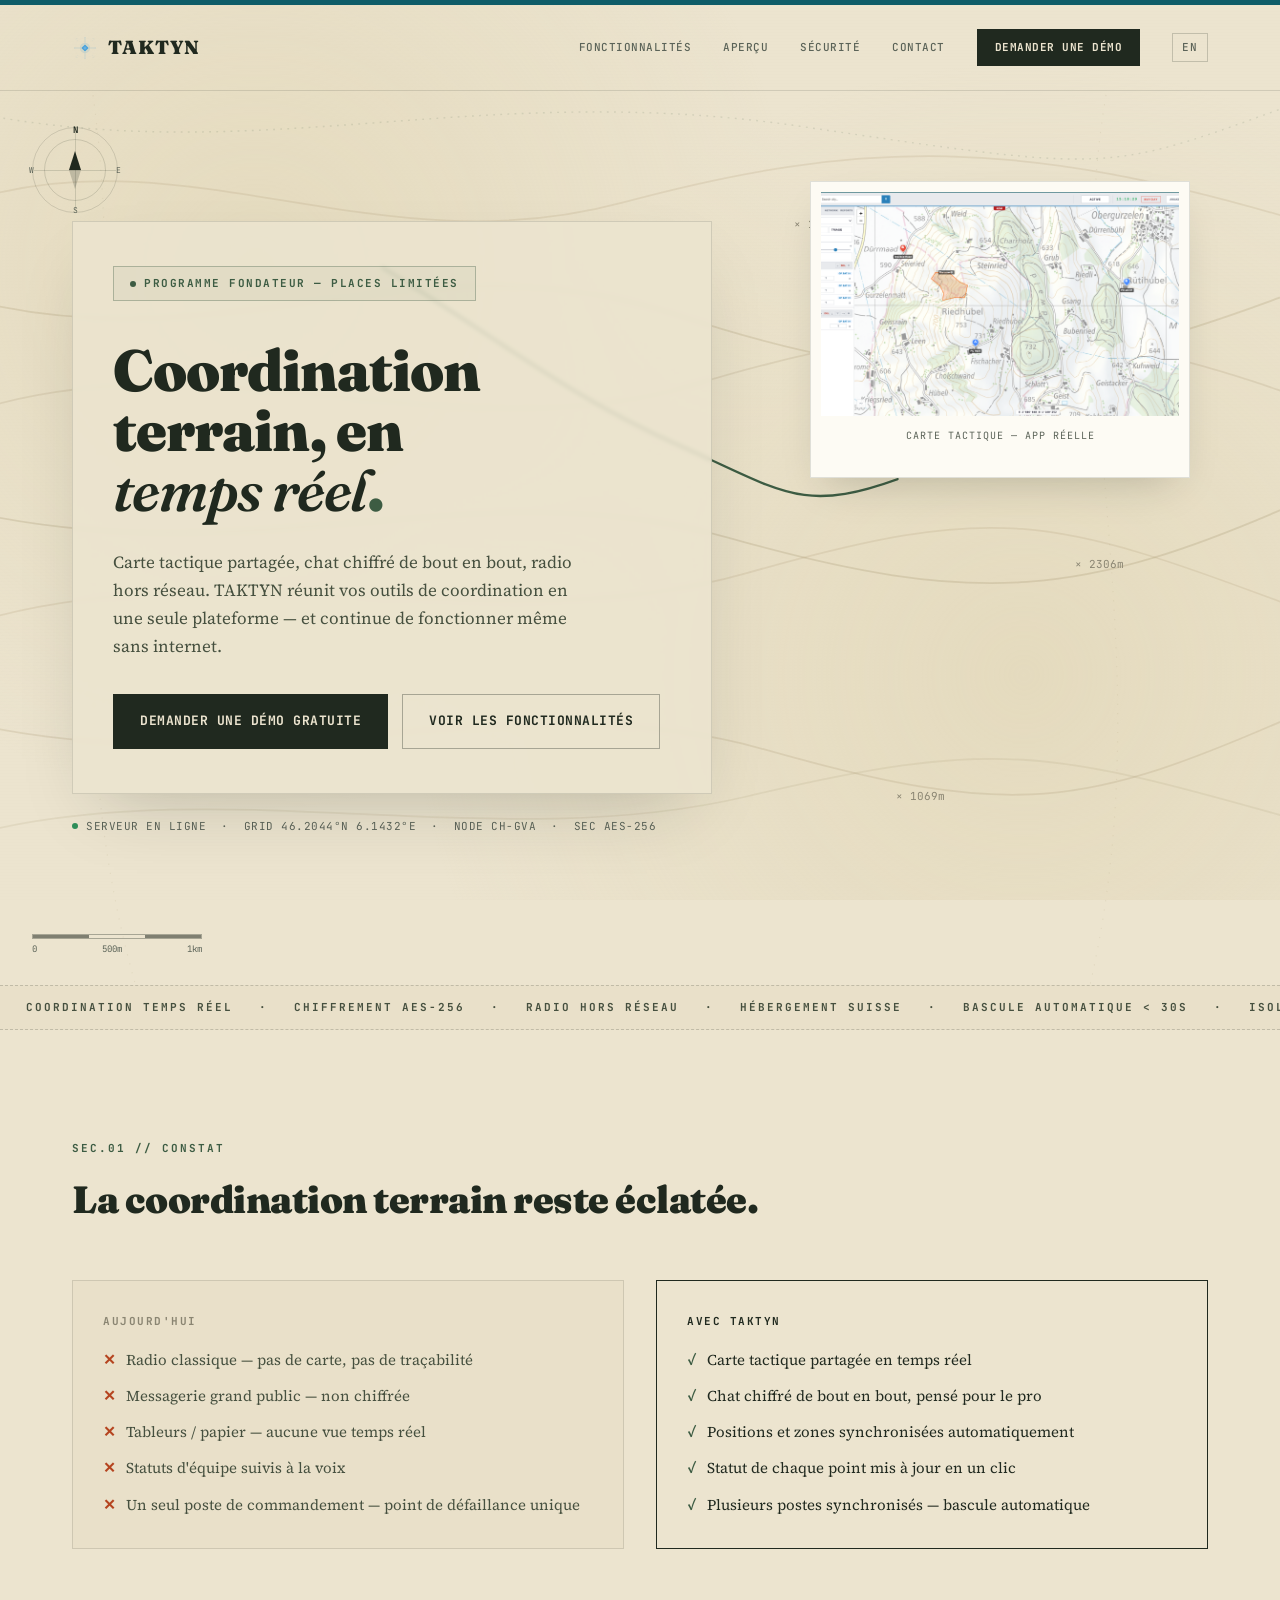
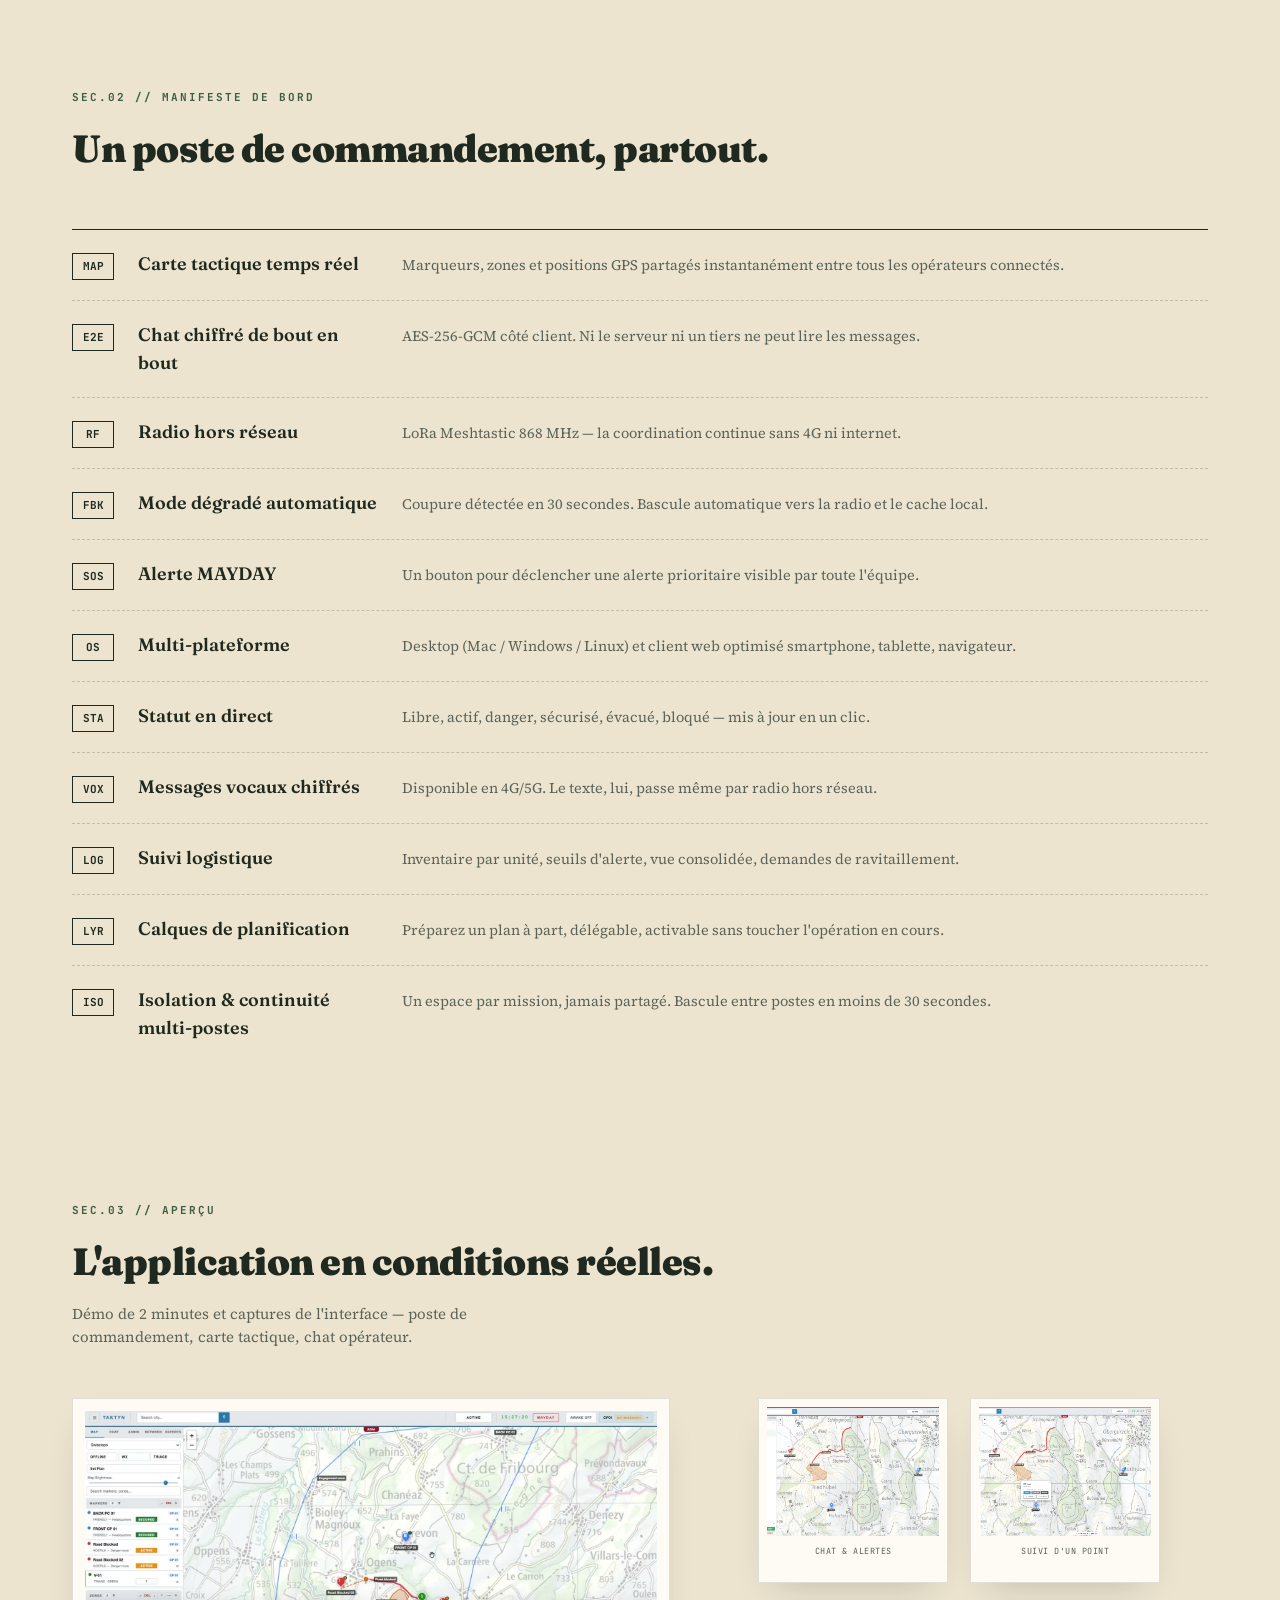
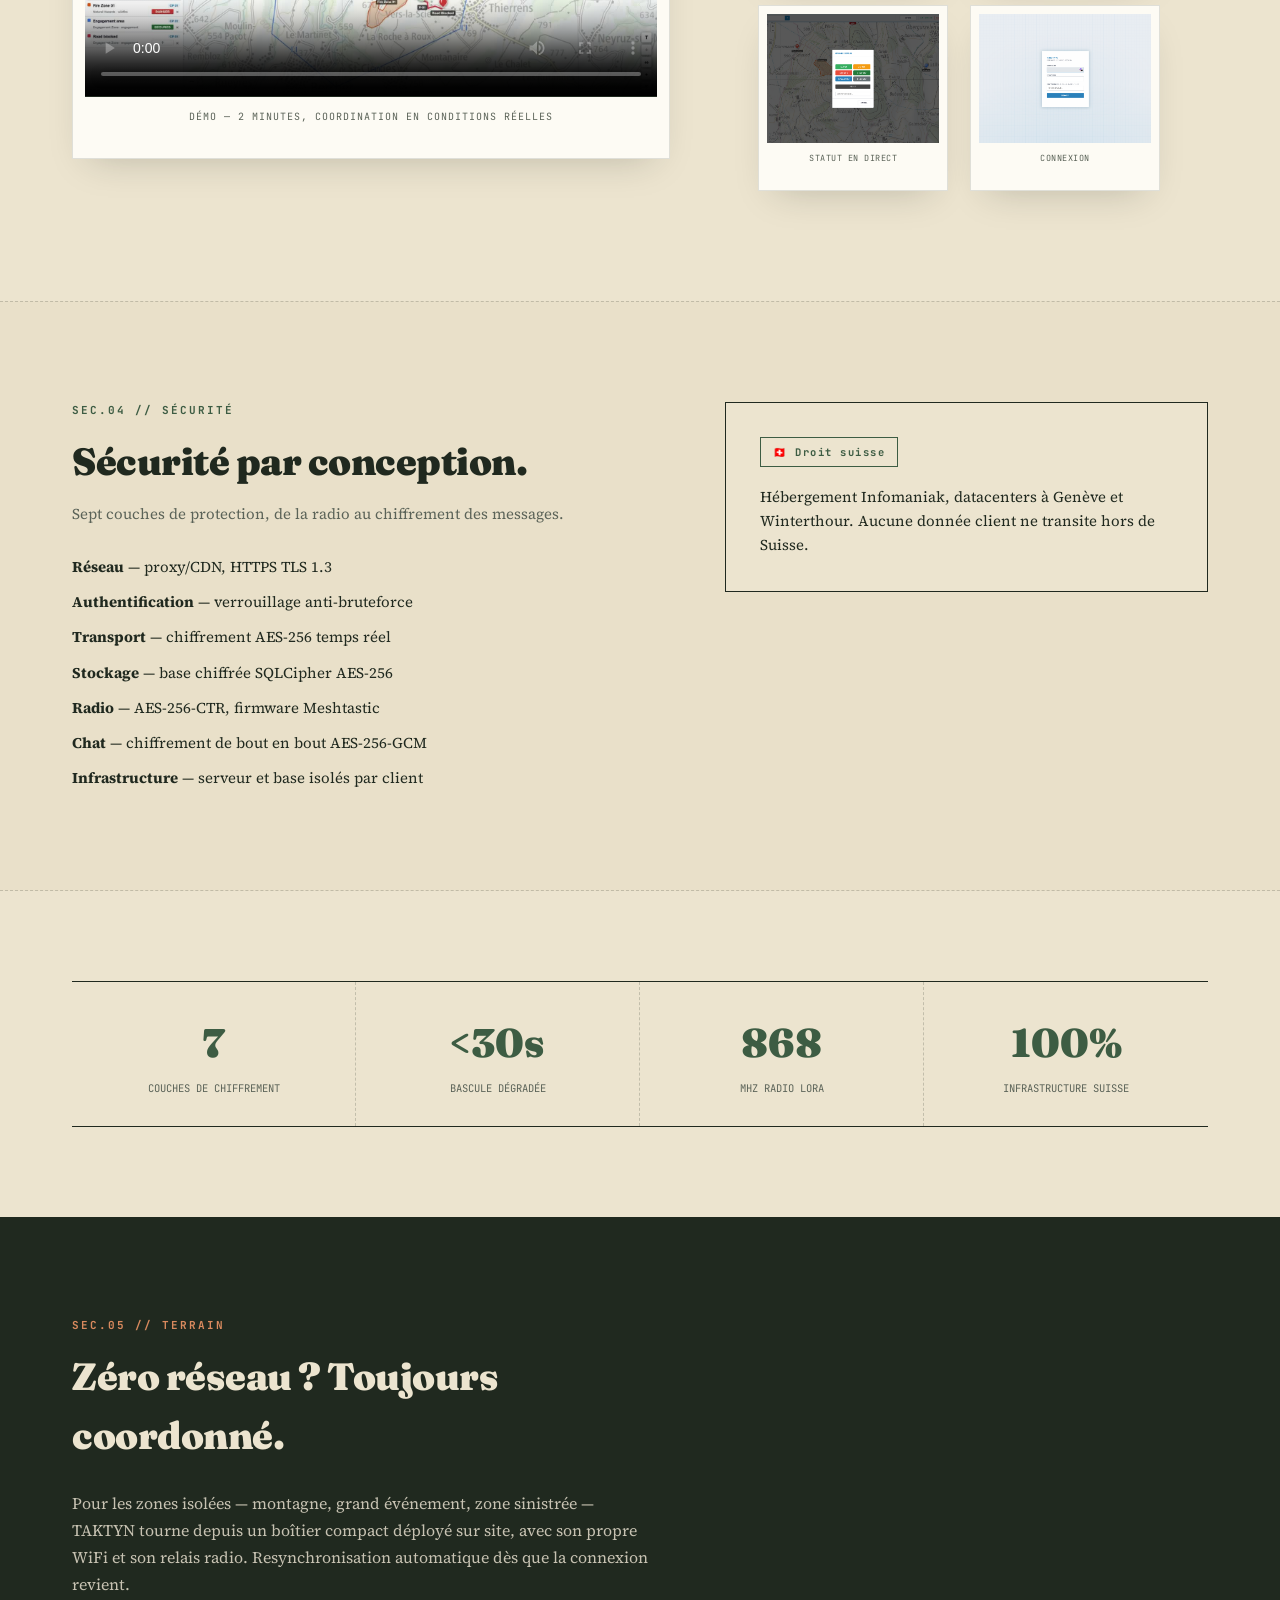
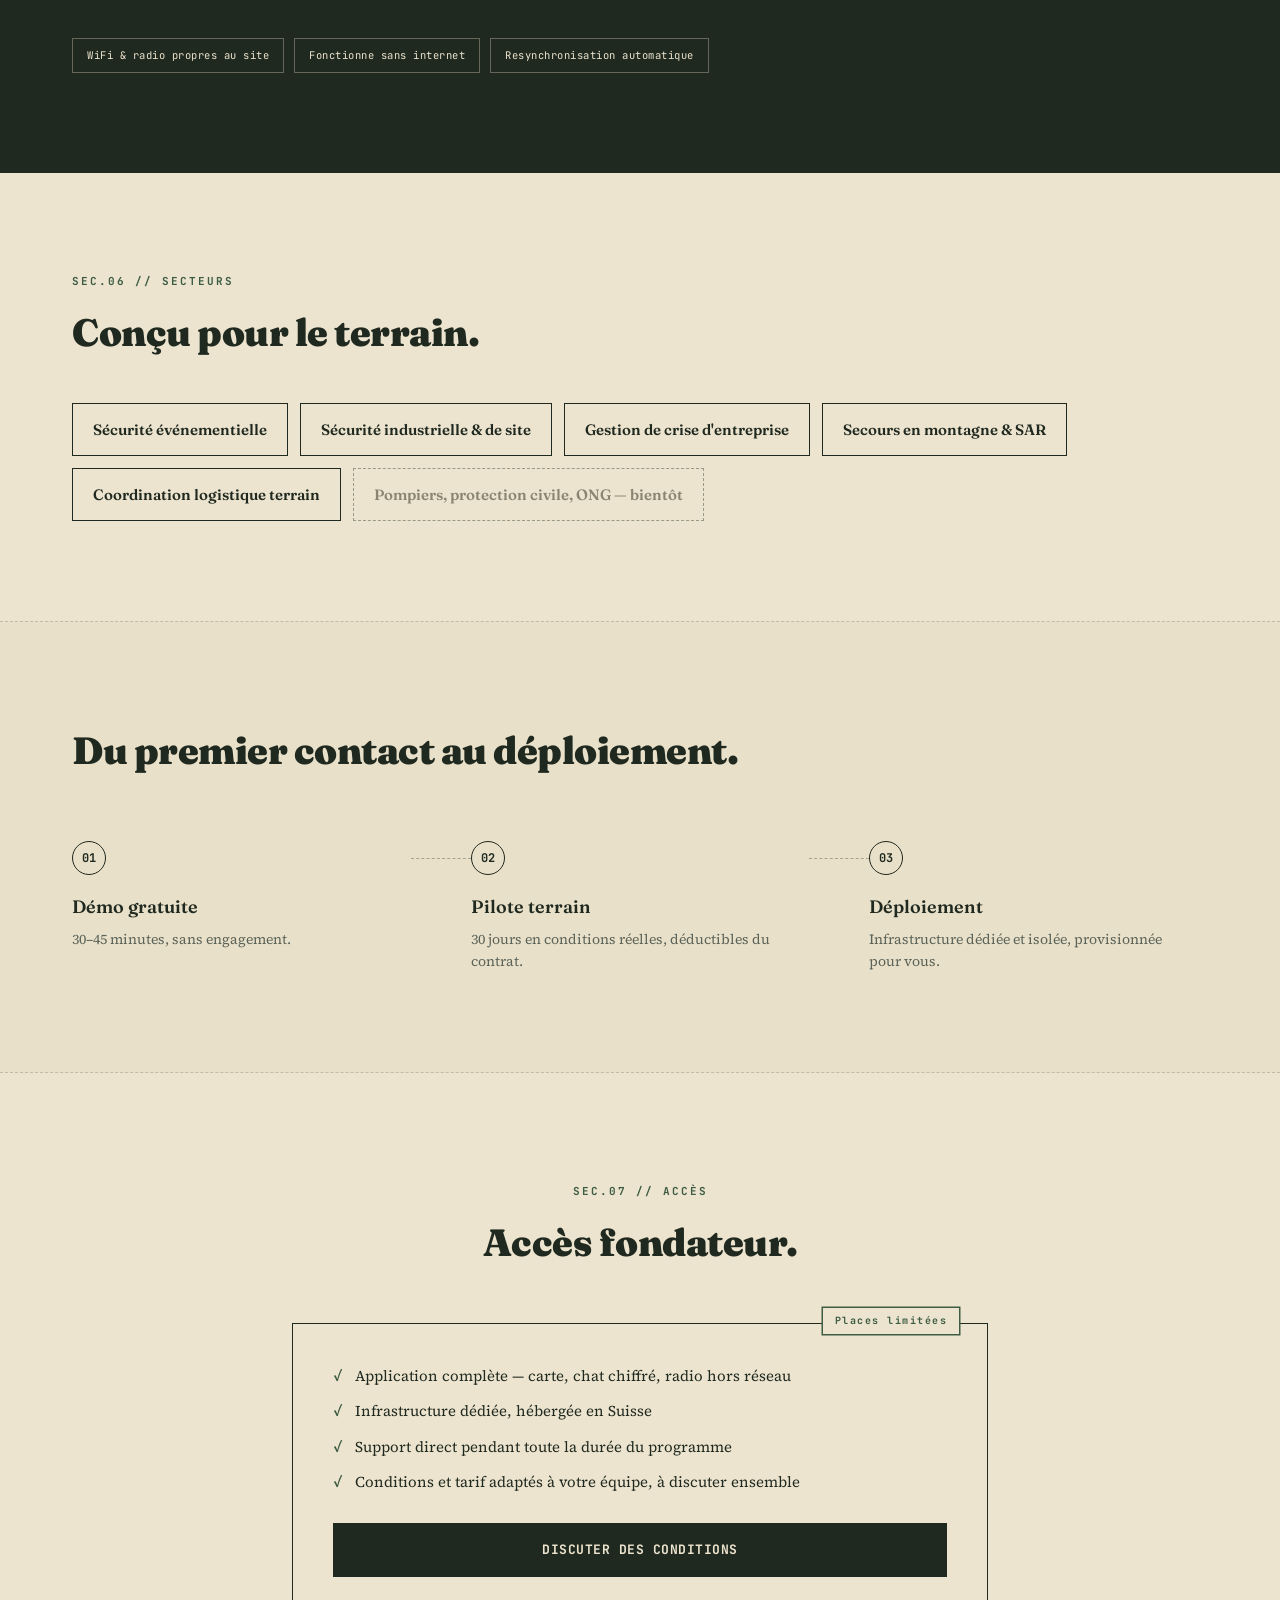
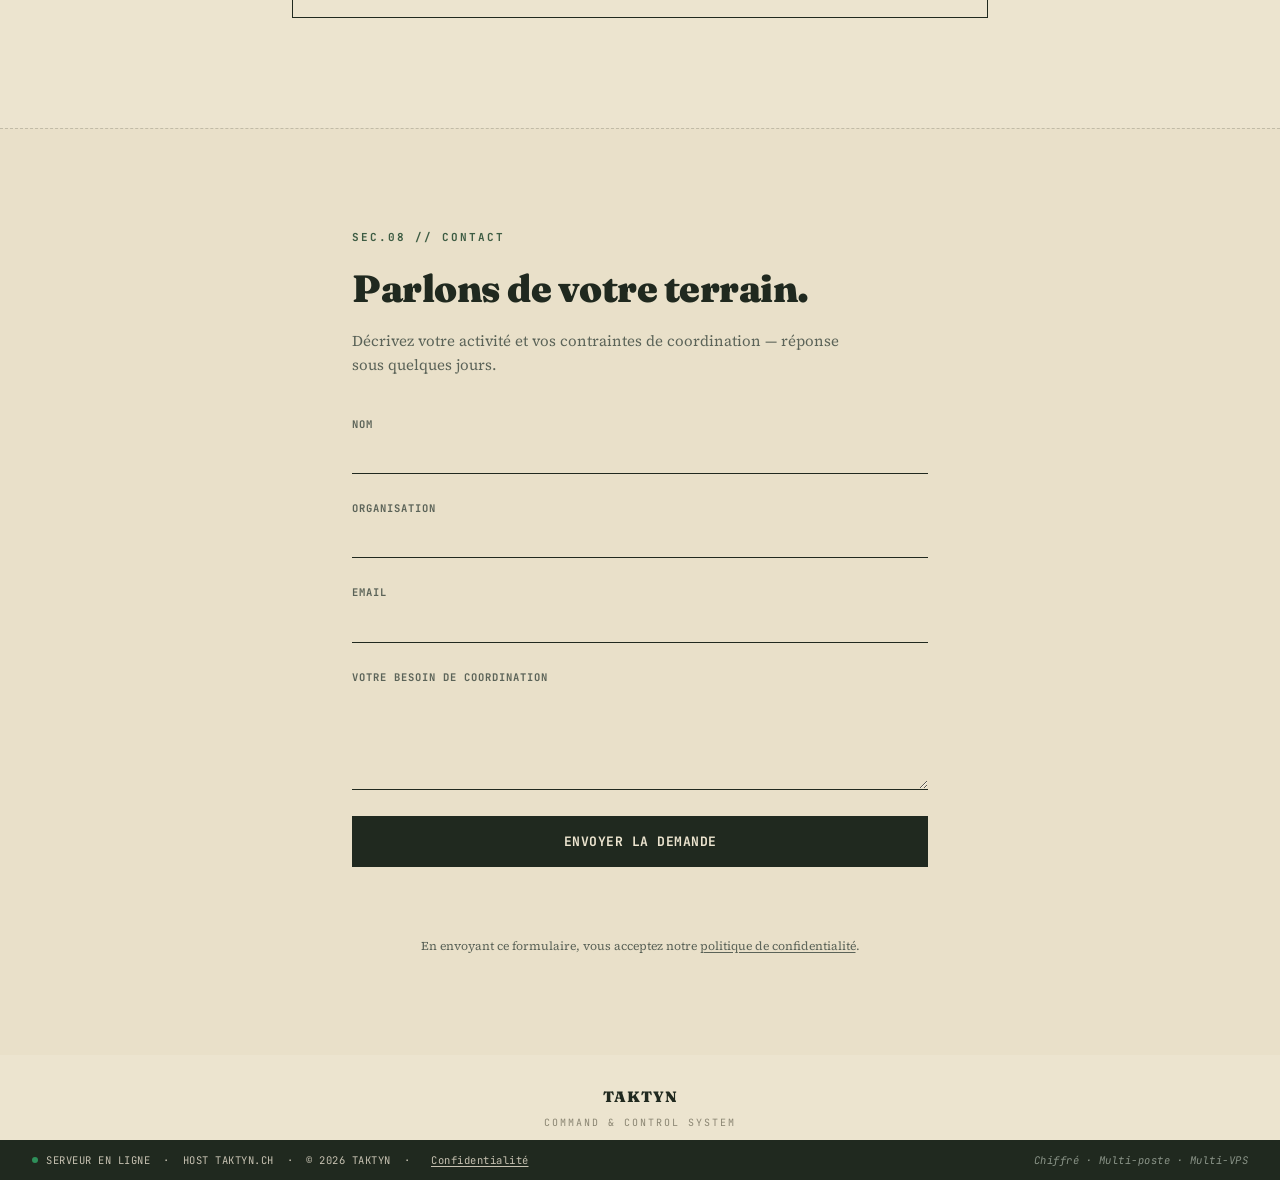
==== commit 1989c07e: "copy: remplace "bêta" par "fondateur" (FR+EN) Garde l'accès anticipé à places limitées mais évite la" ====
--- a/index.html
+++ b/index.html
@@ -86,7 +86,7 @@
 
     <div class="hero-content">
       <div class="hero-card">
-        <div class="eyebrow"><span class="dot"></span>Programme bêta — places limitées</div>
+        <div class="eyebrow"><span class="dot"></span>Programme fondateur — places limitées</div>
         <h1>Coordination<br>terrain, en<br><em>temps réel</em><span class="accent">.</span></h1>
         <p class="hero-sub">Carte tactique partagée, chat chiffré de bout en bout, radio hors réseau. TAKTYN réunit vos outils de coordination en une seule plateforme — et continue de fonctionner même sans internet.</p>
         <div class="hero-actions">
@@ -285,11 +285,11 @@
     </div>
   </section>
 
-  <!-- ═══════ ACCÈS BÊTA ═══════ -->
+  <!-- ═══════ ACCÈS FONDATEUR ═══════ -->
   <section class="pricing reveal">
     <div class="section-head">
       <div class="sec-num">SEC.07 // ACCÈS</div>
-      <h2 class="section-title">Accès bêta.</h2>
+      <h2 class="section-title">Accès fondateur.</h2>
     </div>
     <div class="pricing-card">
       <div class="pricing-badge">Places limitées</div>
--- a/css/style.css
+++ b/css/style.css
@@ -183,7 +183,7 @@
   font-size: 13px; letter-spacing: 0.5px; text-transform: uppercase; transition: all .18s ease;
   border: 1.5px solid transparent; cursor: pointer;
 }
-.btn-primary { background: var(--ink); color: var(--paper); }
+.btn-primary, .btn-primary:visited { background: var(--ink); color: var(--paper); }
 .btn-primary:hover { filter: brightness(1.2); transform: translateY(-1px); }
 .btn-ghost { border-color: #20291f55; color: var(--ink); }
 .btn-ghost:hover { background: #20291f0d; }
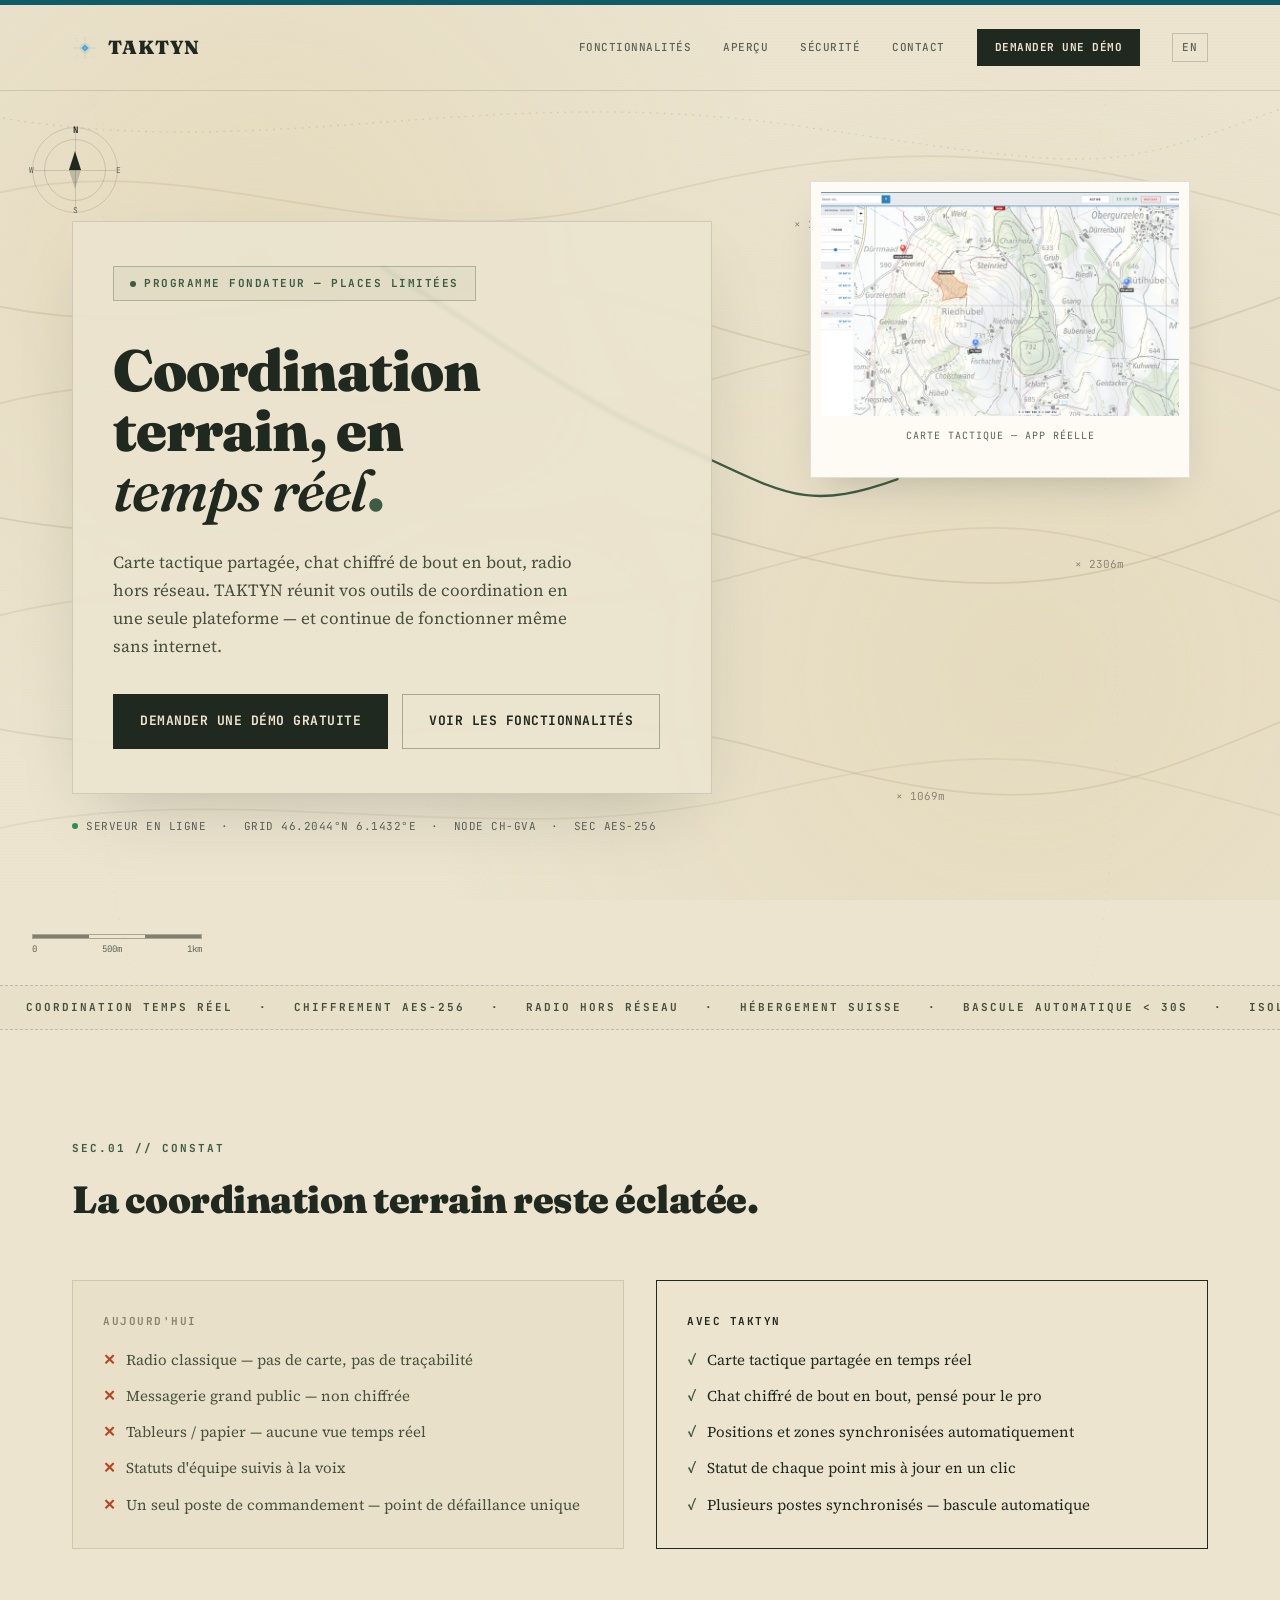
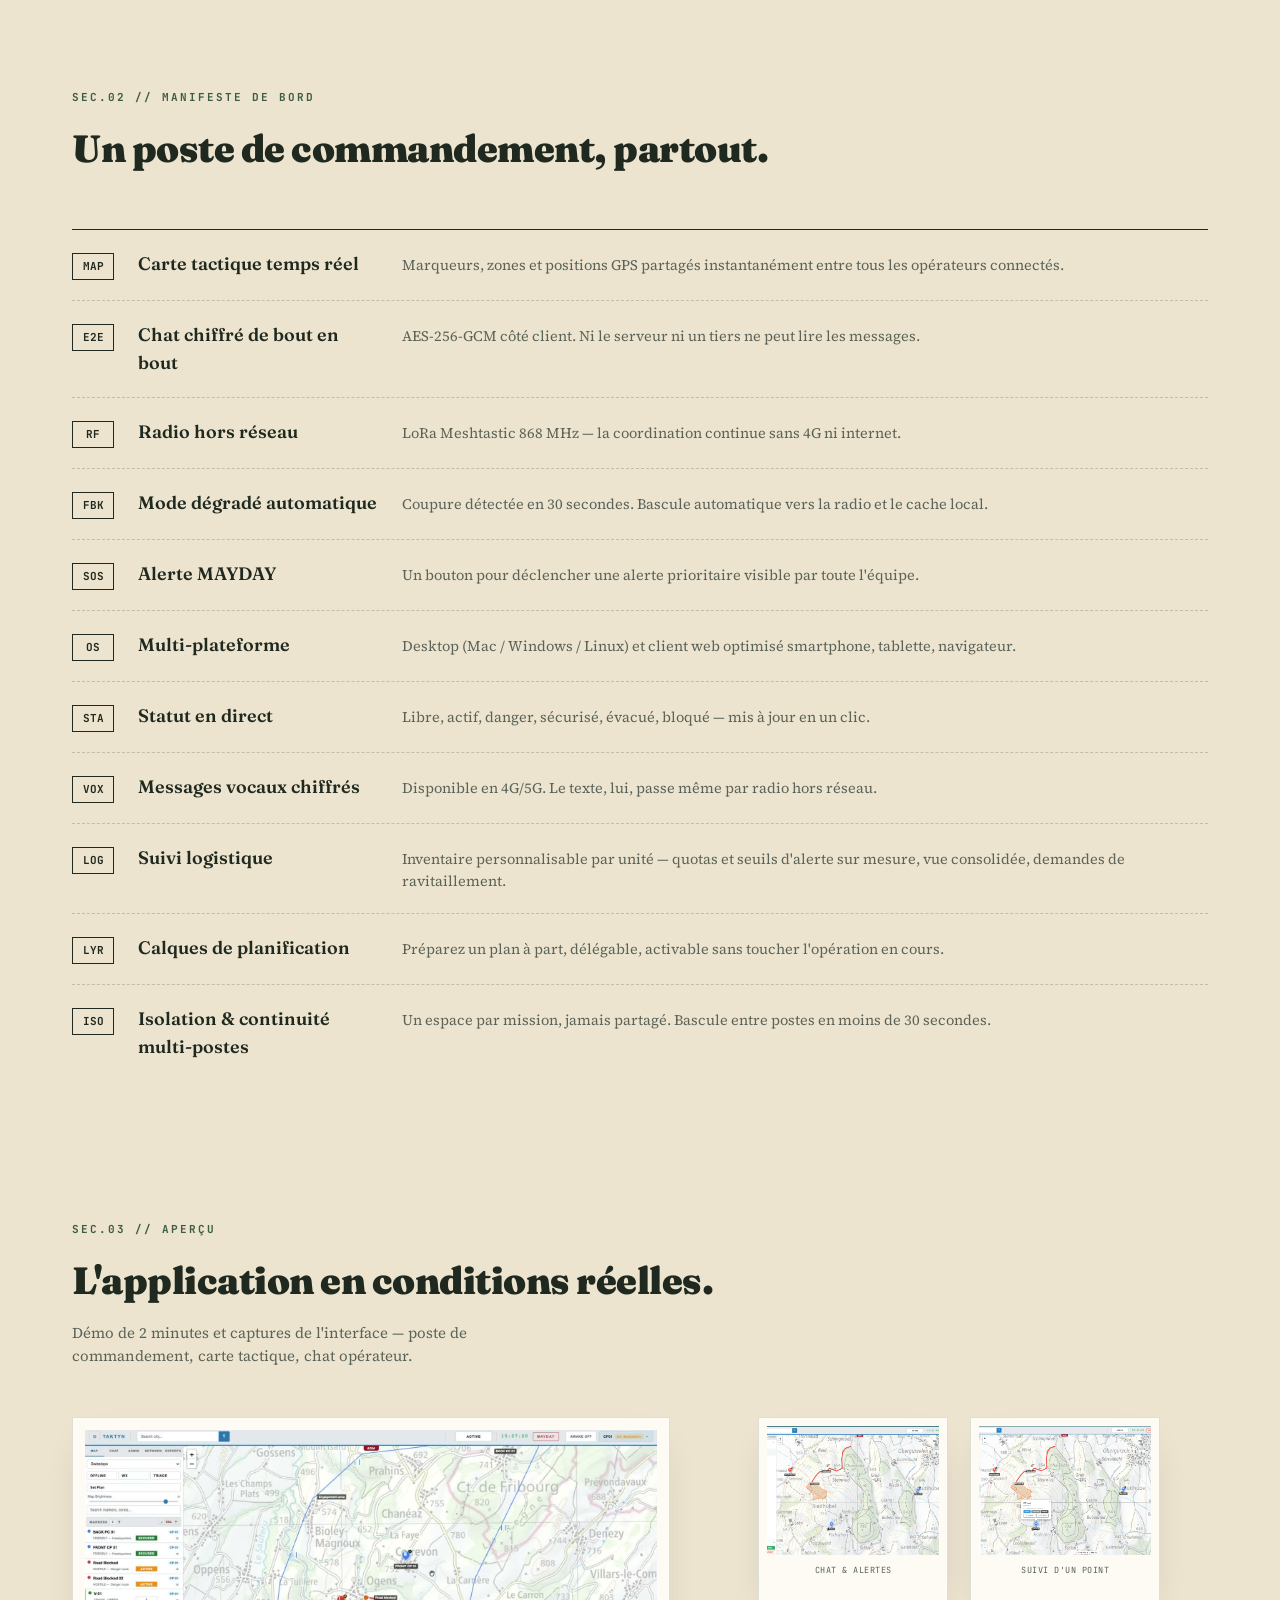
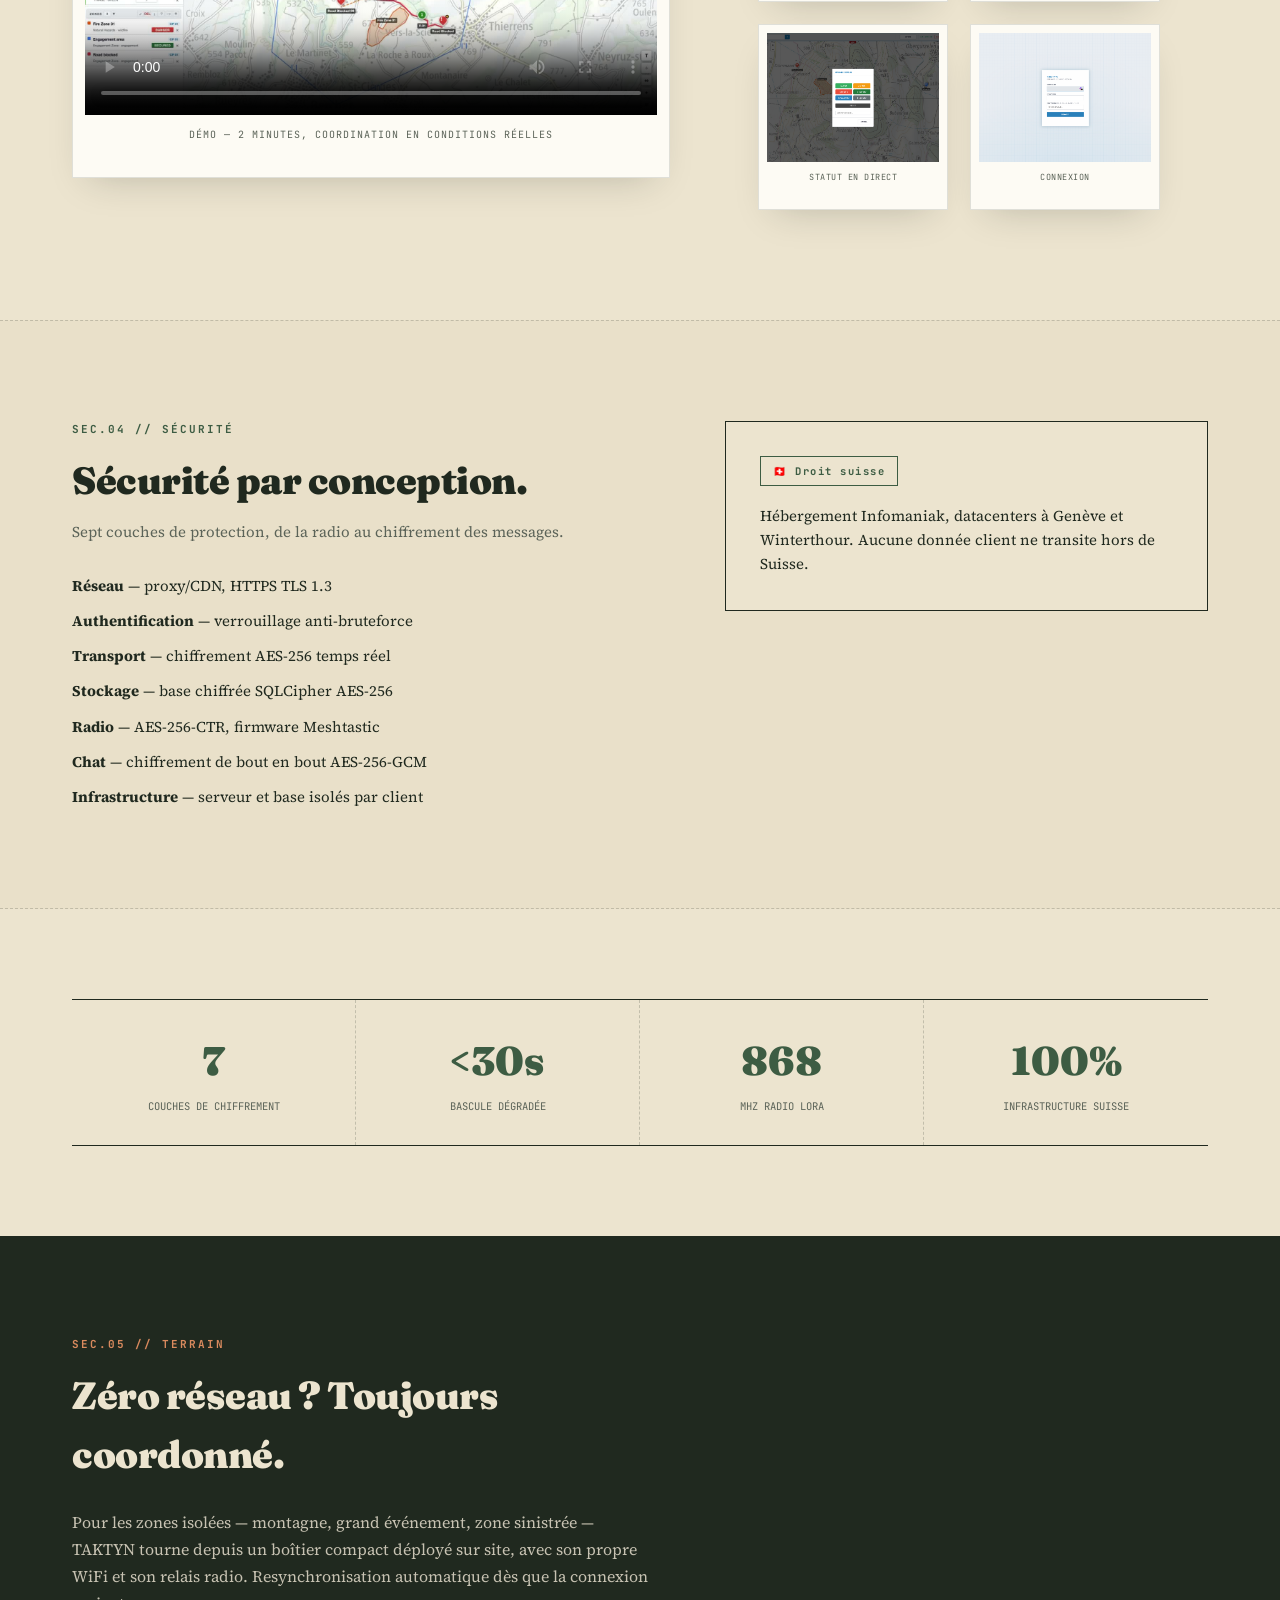
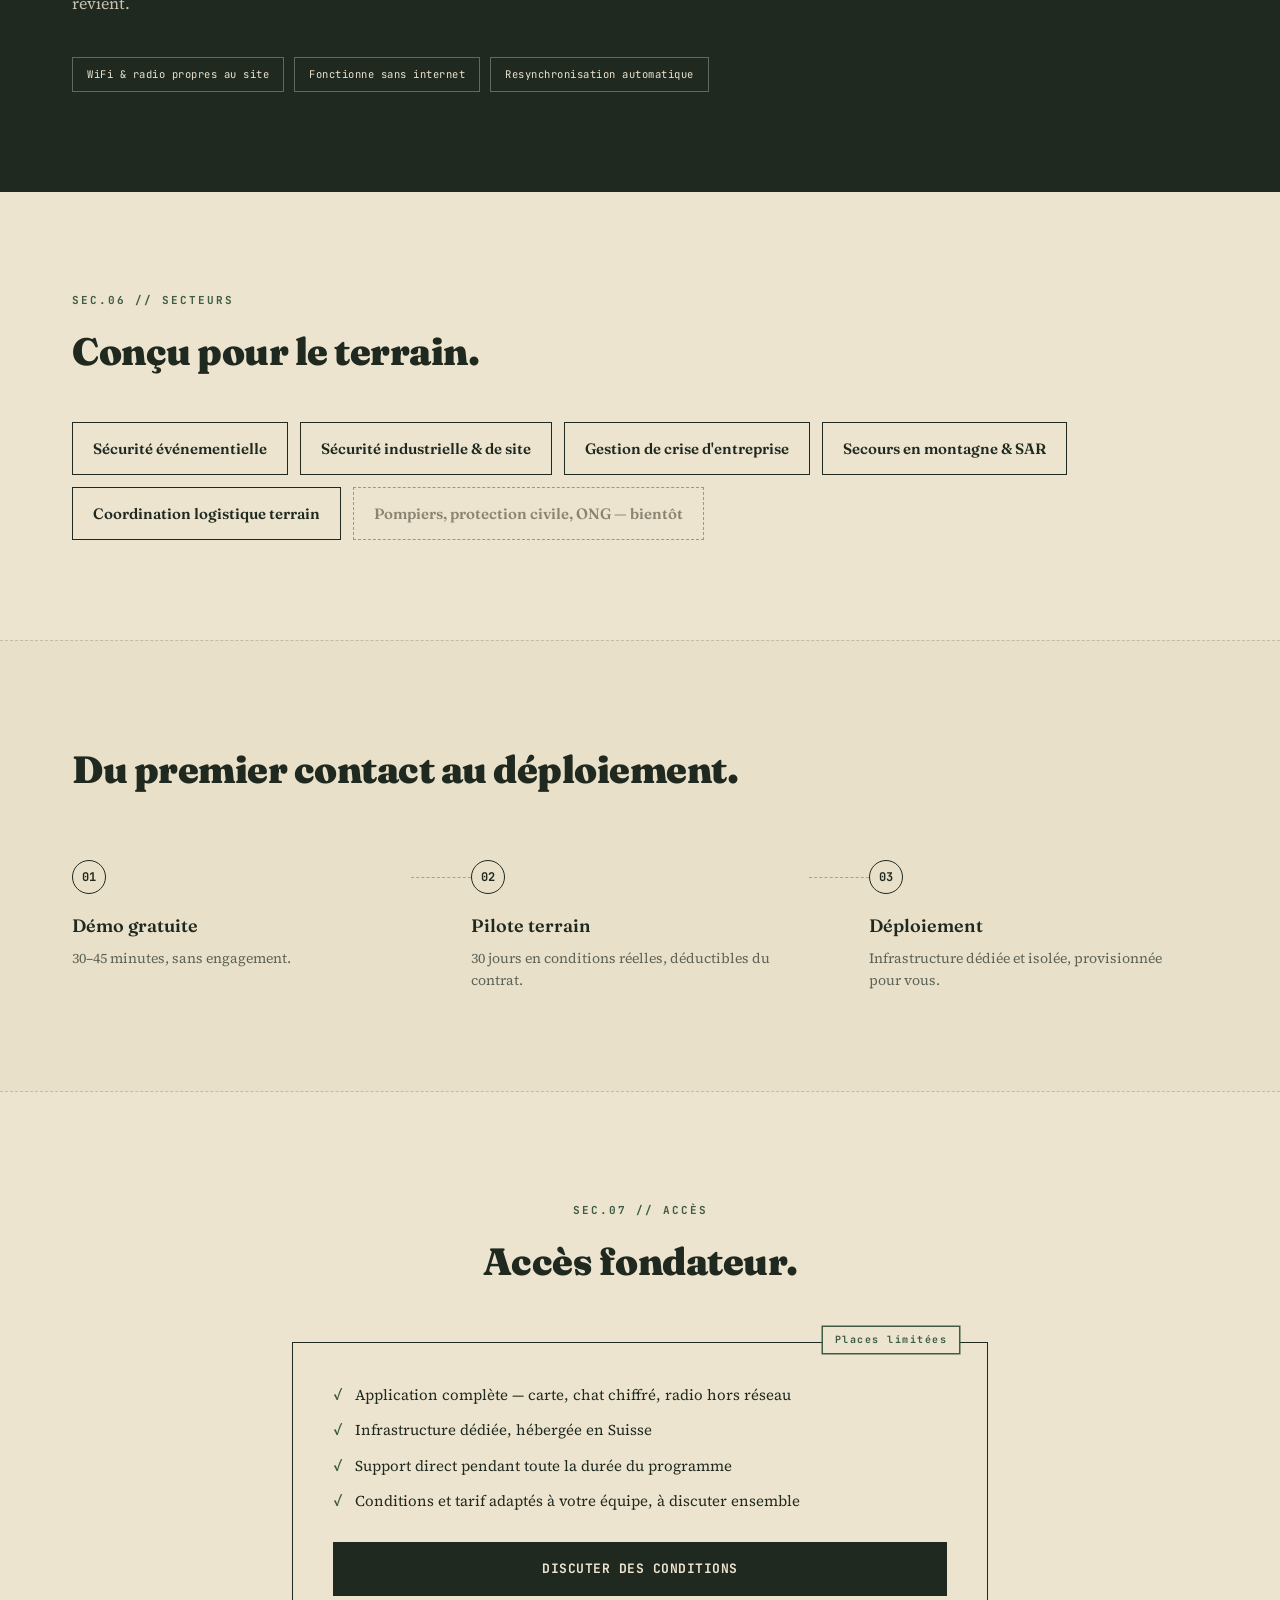
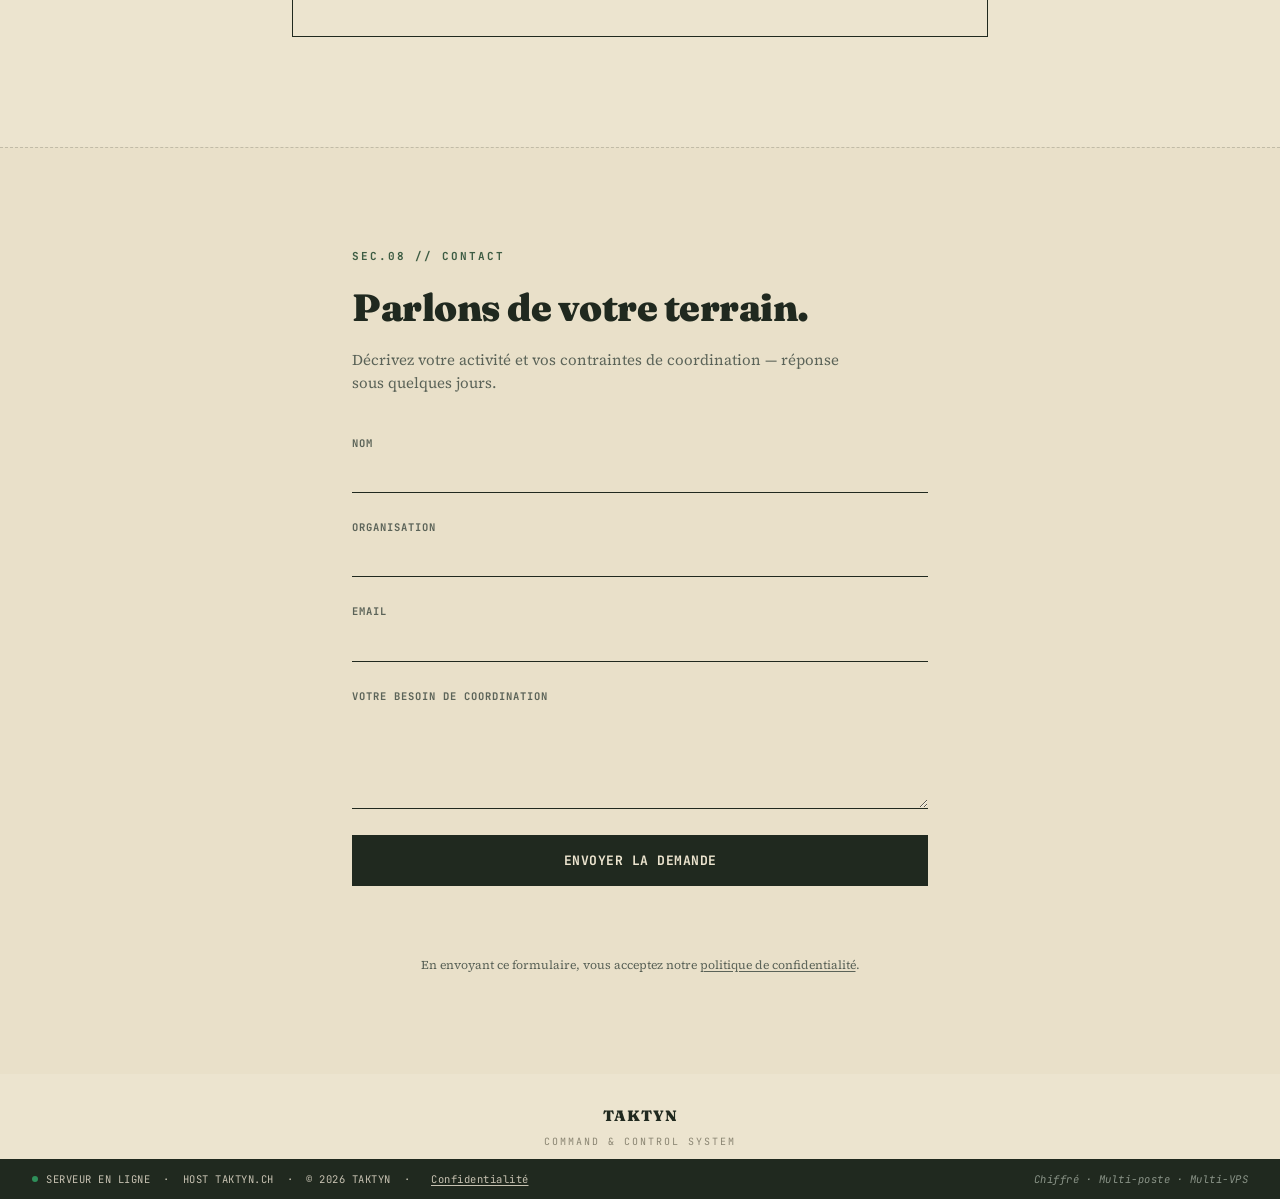
==== commit 0931f220: "copy: précise le caractère personnalisable du suivi logistique (FR+EN)" ====
--- a/index.html
+++ b/index.html
@@ -152,7 +152,7 @@
       <div class="m-row reveal-row"><div class="m-tag">OS</div><div class="m-title">Multi-plateforme</div><div class="m-desc">Desktop (Mac / Windows / Linux) et client web optimisé smartphone, tablette, navigateur.</div></div>
       <div class="m-row reveal-row"><div class="m-tag">STA</div><div class="m-title">Statut en direct</div><div class="m-desc">Libre, actif, danger, sécurisé, évacué, bloqué — mis à jour en un clic.</div></div>
       <div class="m-row reveal-row"><div class="m-tag">VOX</div><div class="m-title">Messages vocaux chiffrés</div><div class="m-desc">Disponible en 4G/5G. Le texte, lui, passe même par radio hors réseau.</div></div>
-      <div class="m-row reveal-row"><div class="m-tag">LOG</div><div class="m-title">Suivi logistique</div><div class="m-desc">Inventaire par unité, seuils d'alerte, vue consolidée, demandes de ravitaillement.</div></div>
+      <div class="m-row reveal-row"><div class="m-tag">LOG</div><div class="m-title">Suivi logistique</div><div class="m-desc">Inventaire personnalisable par unité — quotas et seuils d'alerte sur mesure, vue consolidée, demandes de ravitaillement.</div></div>
       <div class="m-row reveal-row"><div class="m-tag">LYR</div><div class="m-title">Calques de planification</div><div class="m-desc">Préparez un plan à part, délégable, activable sans toucher l'opération en cours.</div></div>
       <div class="m-row reveal-row"><div class="m-tag">ISO</div><div class="m-title">Isolation &amp; continuité multi-postes</div><div class="m-desc">Un espace par mission, jamais partagé. Bascule entre postes en moins de 30 secondes.</div></div>
     </div>
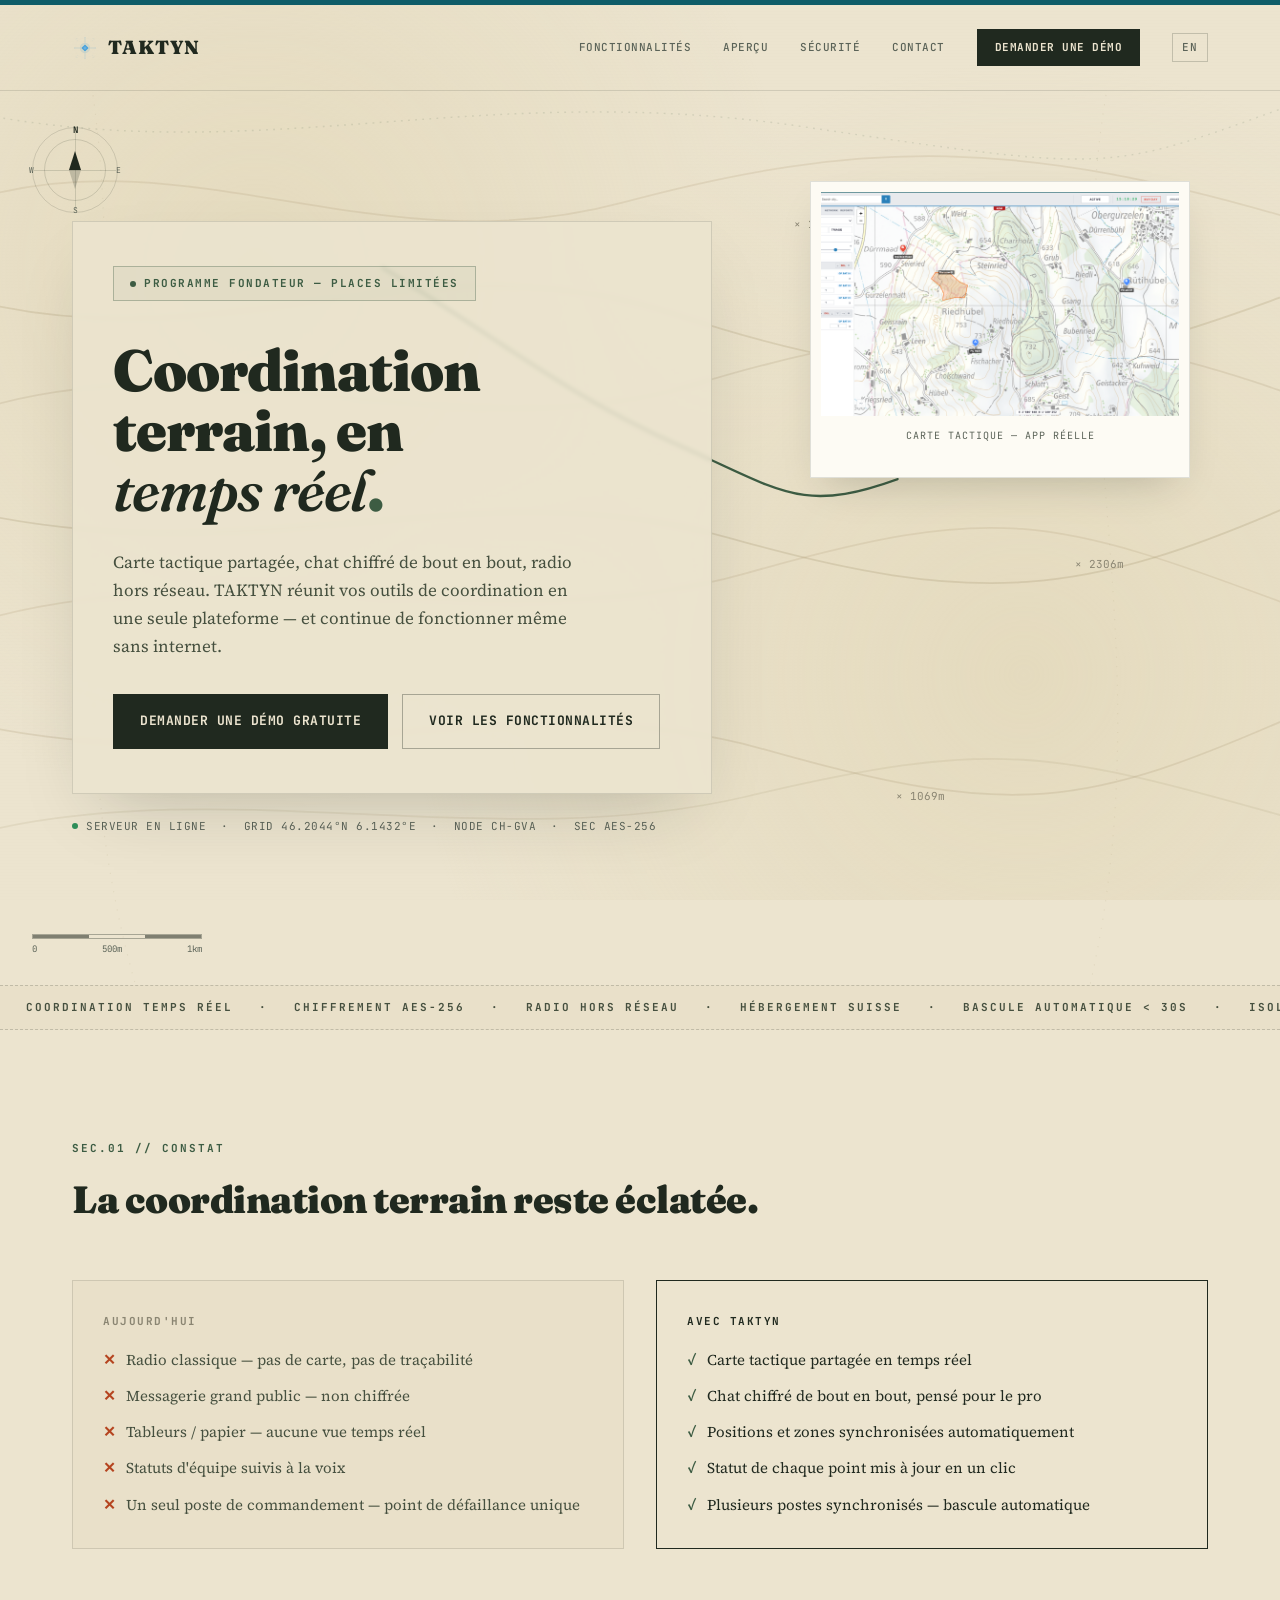
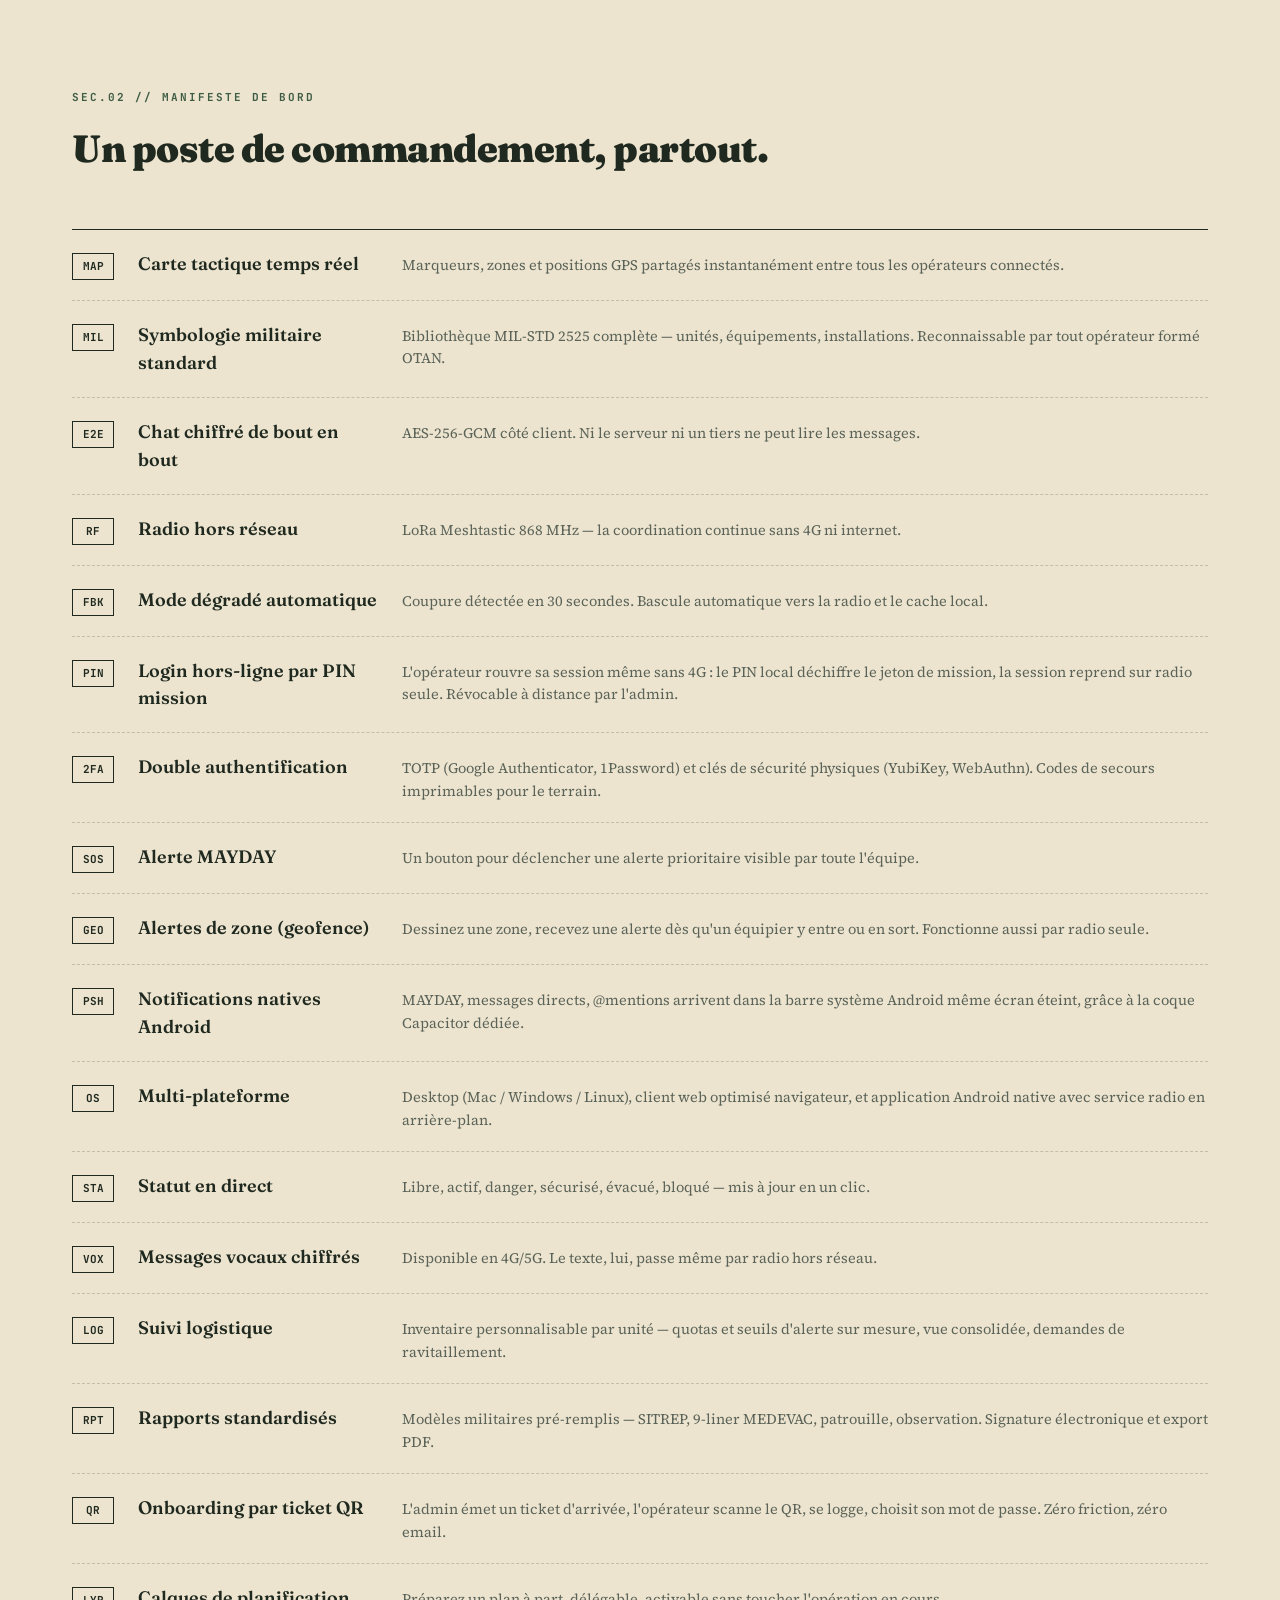
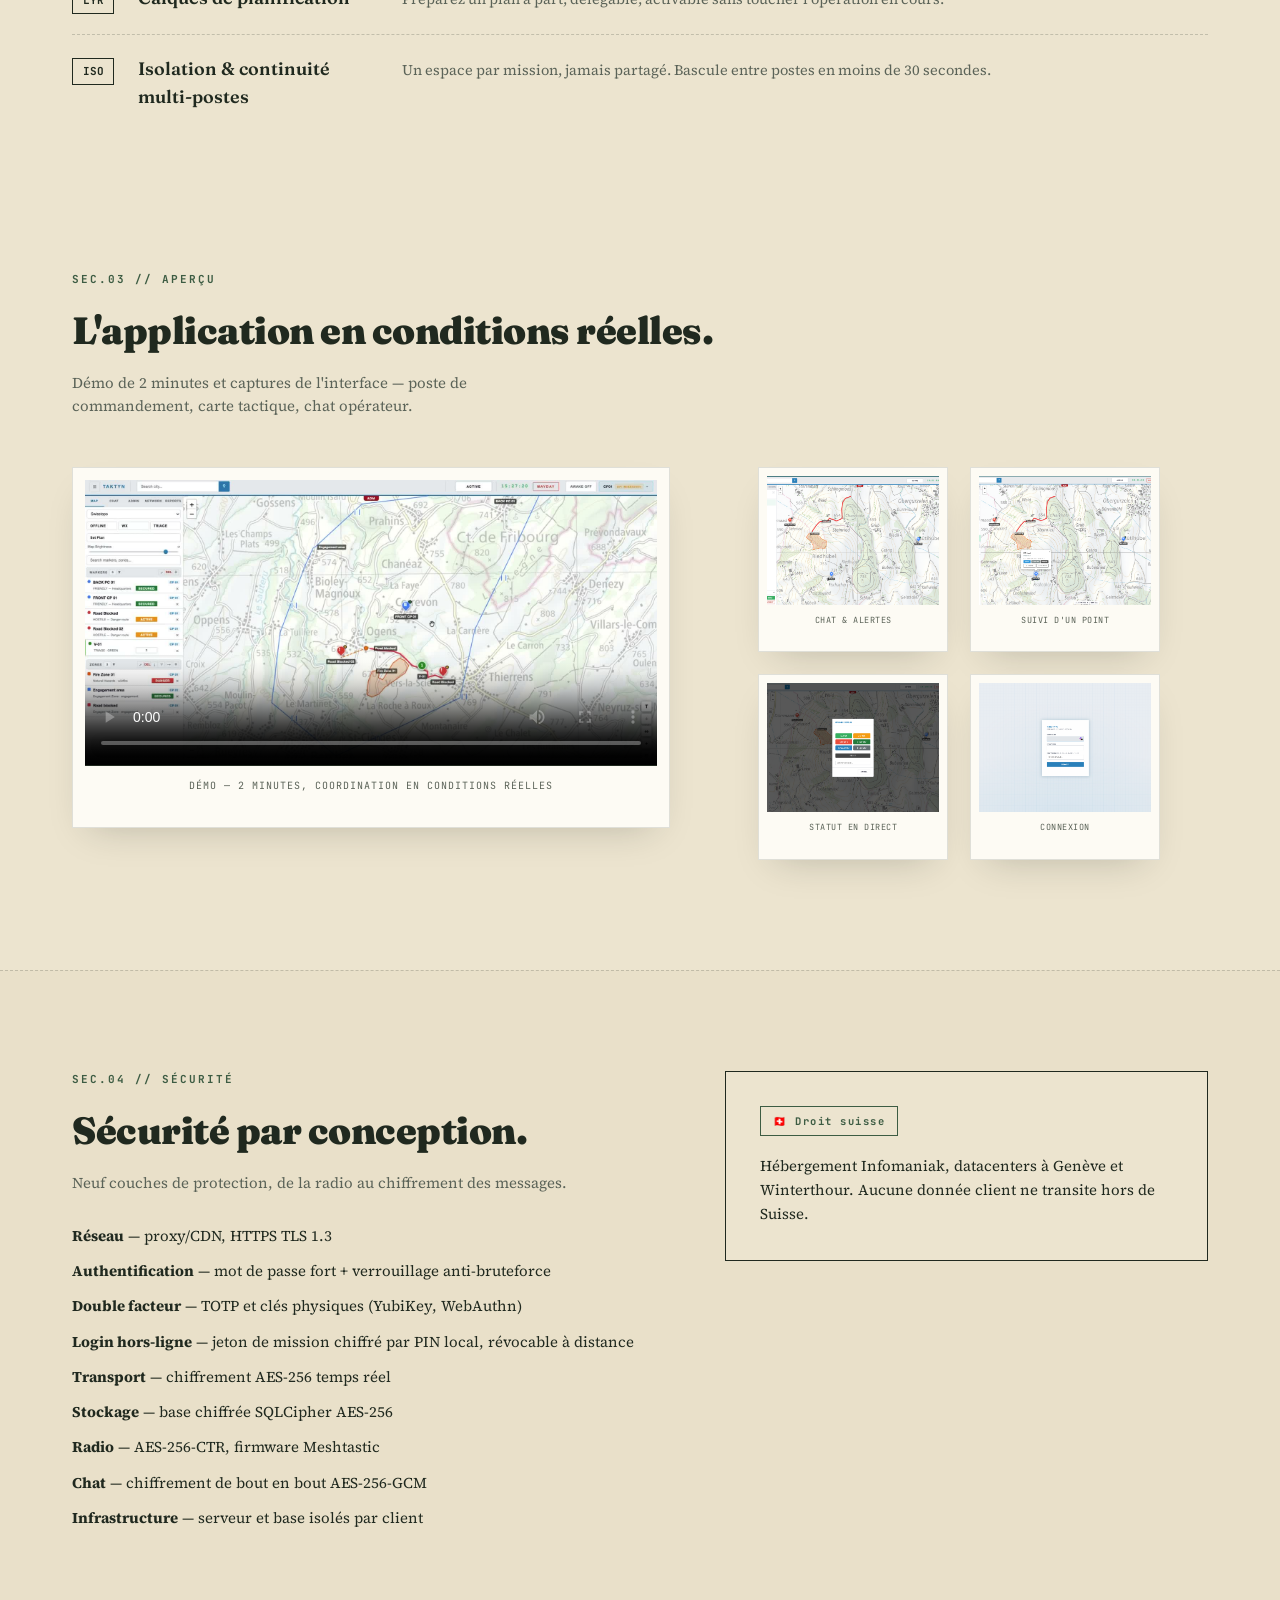
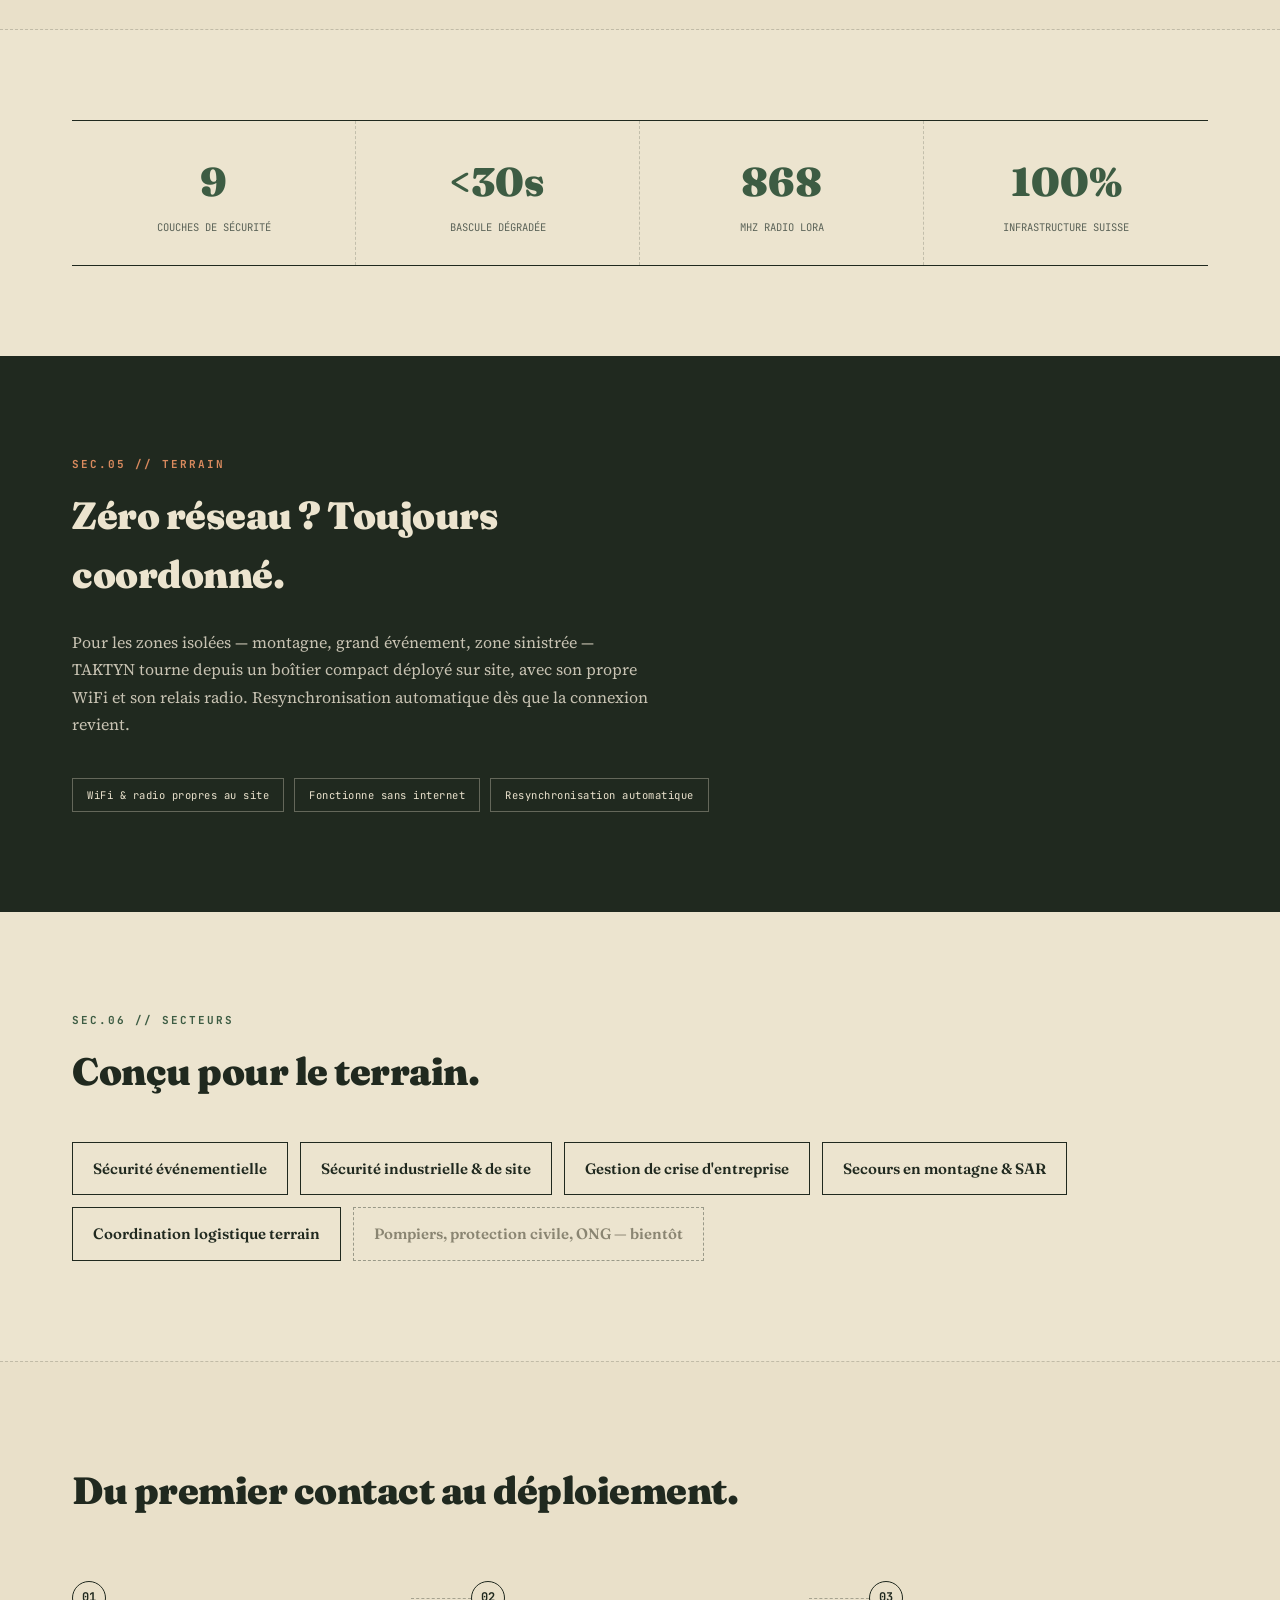
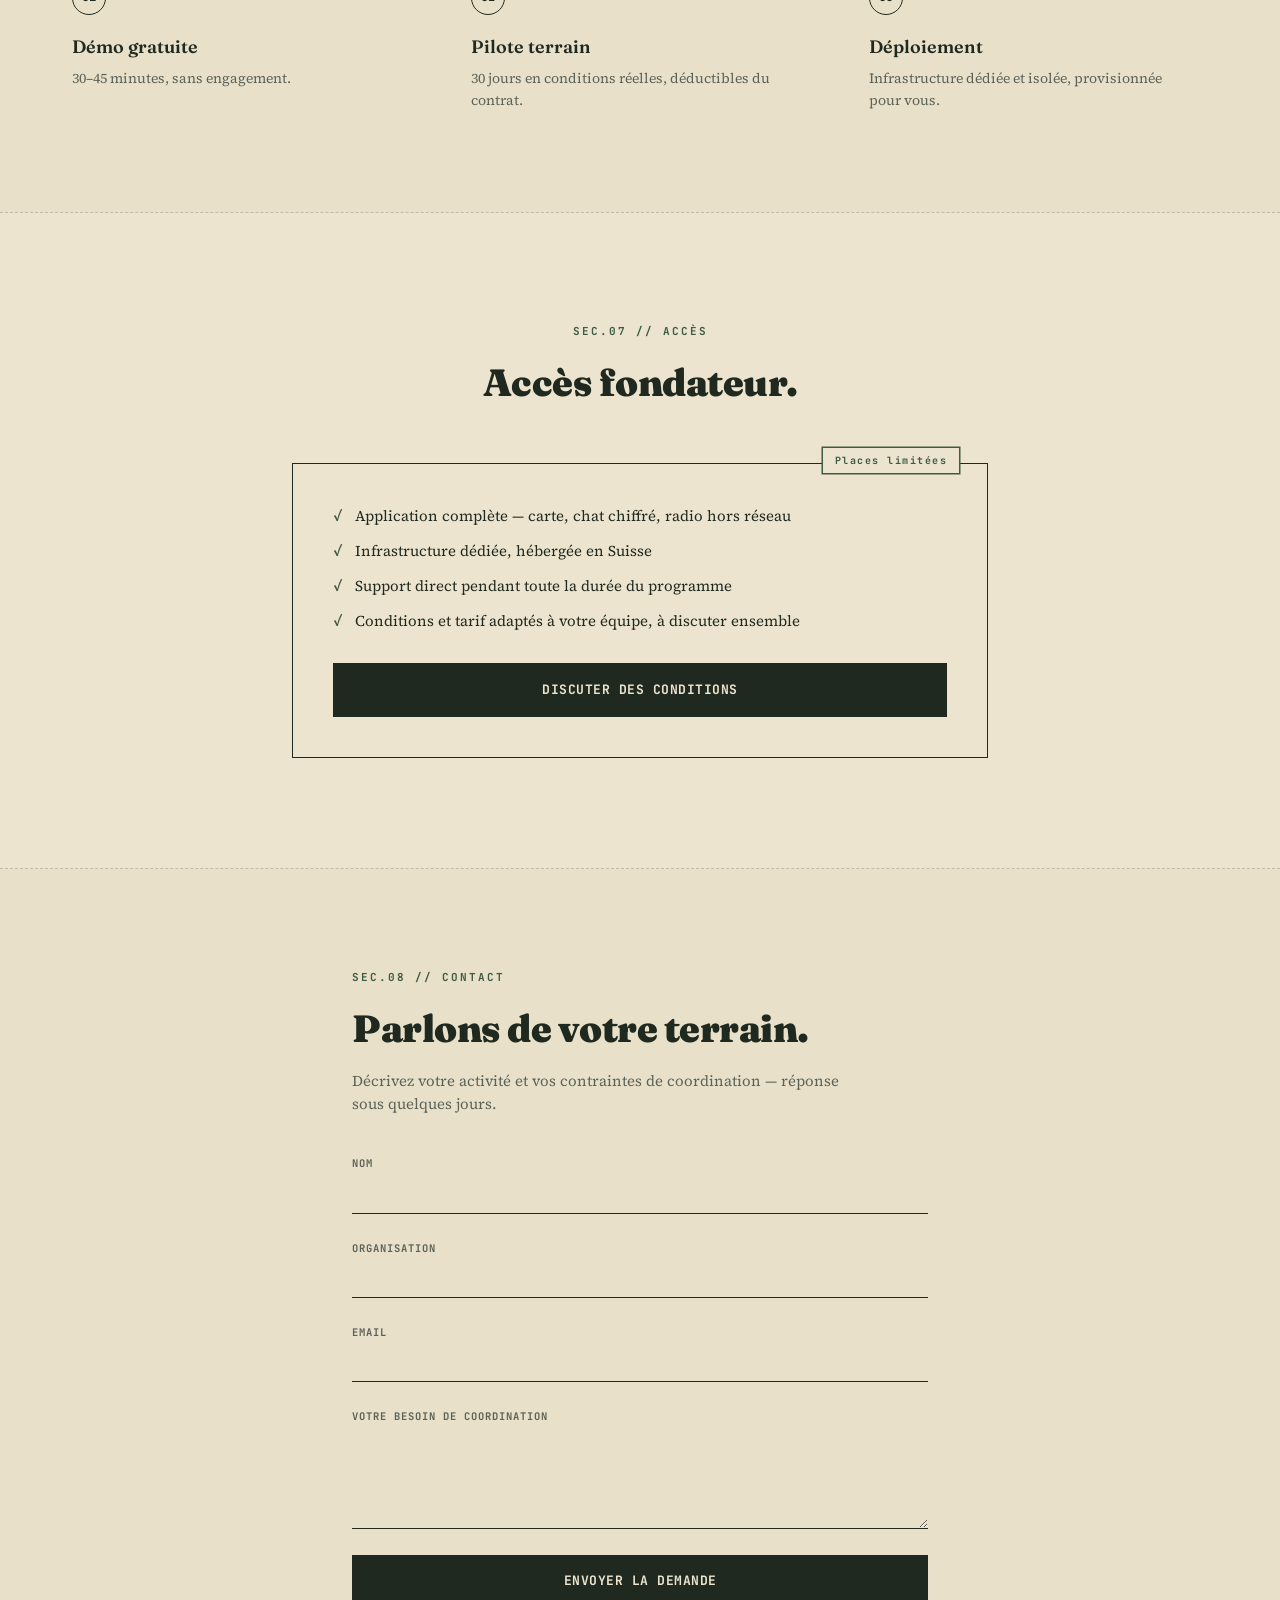
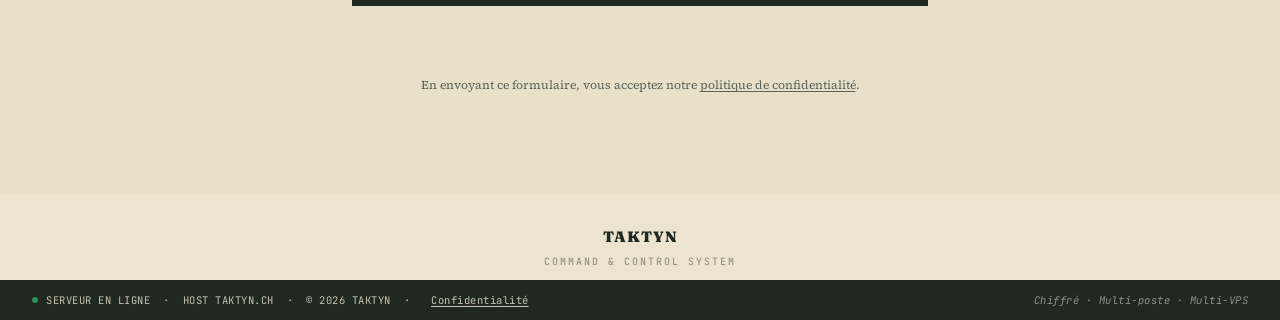
==== commit 5ba5a979: "feat(site): add Mission PIN, 2FA, MIL-STD, geofence, native push, QR, reports Six new feature rows i" ====
--- a/index.html
+++ b/index.html
@@ -145,14 +145,21 @@
 
     <div class="manifest">
       <div class="m-row reveal-row"><div class="m-tag">MAP</div><div class="m-title">Carte tactique temps réel</div><div class="m-desc">Marqueurs, zones et positions GPS partagés instantanément entre tous les opérateurs connectés.</div></div>
+      <div class="m-row reveal-row"><div class="m-tag">MIL</div><div class="m-title">Symbologie militaire standard</div><div class="m-desc">Bibliothèque MIL-STD 2525 complète — unités, équipements, installations. Reconnaissable par tout opérateur formé OTAN.</div></div>
       <div class="m-row reveal-row"><div class="m-tag">E2E</div><div class="m-title">Chat chiffré de bout en bout</div><div class="m-desc">AES-256-GCM côté client. Ni le serveur ni un tiers ne peut lire les messages.</div></div>
       <div class="m-row reveal-row"><div class="m-tag">RF</div><div class="m-title">Radio hors réseau</div><div class="m-desc">LoRa Meshtastic 868 MHz — la coordination continue sans 4G ni internet.</div></div>
       <div class="m-row reveal-row"><div class="m-tag">FBK</div><div class="m-title">Mode dégradé automatique</div><div class="m-desc">Coupure détectée en 30 secondes. Bascule automatique vers la radio et le cache local.</div></div>
+      <div class="m-row reveal-row"><div class="m-tag">PIN</div><div class="m-title">Login hors-ligne par PIN mission</div><div class="m-desc">L'opérateur rouvre sa session même sans 4G : le PIN local déchiffre le jeton de mission, la session reprend sur radio seule. Révocable à distance par l'admin.</div></div>
+      <div class="m-row reveal-row"><div class="m-tag">2FA</div><div class="m-title">Double authentification</div><div class="m-desc">TOTP (Google Authenticator, 1Password) et clés de sécurité physiques (YubiKey, WebAuthn). Codes de secours imprimables pour le terrain.</div></div>
       <div class="m-row reveal-row"><div class="m-tag">SOS</div><div class="m-title">Alerte MAYDAY</div><div class="m-desc">Un bouton pour déclencher une alerte prioritaire visible par toute l'équipe.</div></div>
-      <div class="m-row reveal-row"><div class="m-tag">OS</div><div class="m-title">Multi-plateforme</div><div class="m-desc">Desktop (Mac / Windows / Linux) et client web optimisé smartphone, tablette, navigateur.</div></div>
+      <div class="m-row reveal-row"><div class="m-tag">GEO</div><div class="m-title">Alertes de zone (geofence)</div><div class="m-desc">Dessinez une zone, recevez une alerte dès qu'un équipier y entre ou en sort. Fonctionne aussi par radio seule.</div></div>
+      <div class="m-row reveal-row"><div class="m-tag">PSH</div><div class="m-title">Notifications natives Android</div><div class="m-desc">MAYDAY, messages directs, @mentions arrivent dans la barre système Android même écran éteint, grâce à la coque Capacitor dédiée.</div></div>
+      <div class="m-row reveal-row"><div class="m-tag">OS</div><div class="m-title">Multi-plateforme</div><div class="m-desc">Desktop (Mac / Windows / Linux), client web optimisé navigateur, et application Android native avec service radio en arrière-plan.</div></div>
       <div class="m-row reveal-row"><div class="m-tag">STA</div><div class="m-title">Statut en direct</div><div class="m-desc">Libre, actif, danger, sécurisé, évacué, bloqué — mis à jour en un clic.</div></div>
       <div class="m-row reveal-row"><div class="m-tag">VOX</div><div class="m-title">Messages vocaux chiffrés</div><div class="m-desc">Disponible en 4G/5G. Le texte, lui, passe même par radio hors réseau.</div></div>
       <div class="m-row reveal-row"><div class="m-tag">LOG</div><div class="m-title">Suivi logistique</div><div class="m-desc">Inventaire personnalisable par unité — quotas et seuils d'alerte sur mesure, vue consolidée, demandes de ravitaillement.</div></div>
+      <div class="m-row reveal-row"><div class="m-tag">RPT</div><div class="m-title">Rapports standardisés</div><div class="m-desc">Modèles militaires pré-remplis — SITREP, 9-liner MEDEVAC, patrouille, observation. Signature électronique et export PDF.</div></div>
+      <div class="m-row reveal-row"><div class="m-tag">QR</div><div class="m-title">Onboarding par ticket QR</div><div class="m-desc">L'admin émet un ticket d'arrivée, l'opérateur scanne le QR, se logge, choisit son mot de passe. Zéro friction, zéro email.</div></div>
       <div class="m-row reveal-row"><div class="m-tag">LYR</div><div class="m-title">Calques de planification</div><div class="m-desc">Préparez un plan à part, délégable, activable sans toucher l'opération en cours.</div></div>
       <div class="m-row reveal-row"><div class="m-tag">ISO</div><div class="m-title">Isolation &amp; continuité multi-postes</div><div class="m-desc">Un espace par mission, jamais partagé. Bascule entre postes en moins de 30 secondes.</div></div>
     </div>
@@ -201,10 +208,12 @@
       <div class="security-text reveal">
         <div class="sec-num">SEC.04 // SÉCURITÉ</div>
         <h2 class="section-title">Sécurité par conception.</h2>
-        <p class="section-sub">Sept couches de protection, de la radio au chiffrement des messages.</p>
+        <p class="section-sub">Neuf couches de protection, de la radio au chiffrement des messages.</p>
         <ul class="security-list">
           <li><strong>Réseau</strong> — proxy/CDN, HTTPS TLS 1.3</li>
-          <li><strong>Authentification</strong> — verrouillage anti-bruteforce</li>
+          <li><strong>Authentification</strong> — mot de passe fort + verrouillage anti-bruteforce</li>
+          <li><strong>Double facteur</strong> — TOTP et clés physiques (YubiKey, WebAuthn)</li>
+          <li><strong>Login hors-ligne</strong> — jeton de mission chiffré par PIN local, révocable à distance</li>
           <li><strong>Transport</strong> — chiffrement AES-256 temps réel</li>
           <li><strong>Stockage</strong> — base chiffrée SQLCipher AES-256</li>
           <li><strong>Radio</strong> — AES-256-CTR, firmware Meshtastic</li>
@@ -224,7 +233,7 @@
   <!-- ═══════ STATS ═══════ -->
   <section class="stats reveal">
     <div class="stats-grid">
-      <div class="stat"><span class="stat-num">7</span><span class="stat-lbl">couches de chiffrement</span></div>
+      <div class="stat"><span class="stat-num">9</span><span class="stat-lbl">couches de sécurité</span></div>
       <div class="stat"><span class="stat-num">&lt;30s</span><span class="stat-lbl">bascule dégradée</span></div>
       <div class="stat"><span class="stat-num">868</span><span class="stat-lbl">MHz radio LoRa</span></div>
       <div class="stat"><span class="stat-num">100%</span><span class="stat-lbl">infrastructure suisse</span></div>
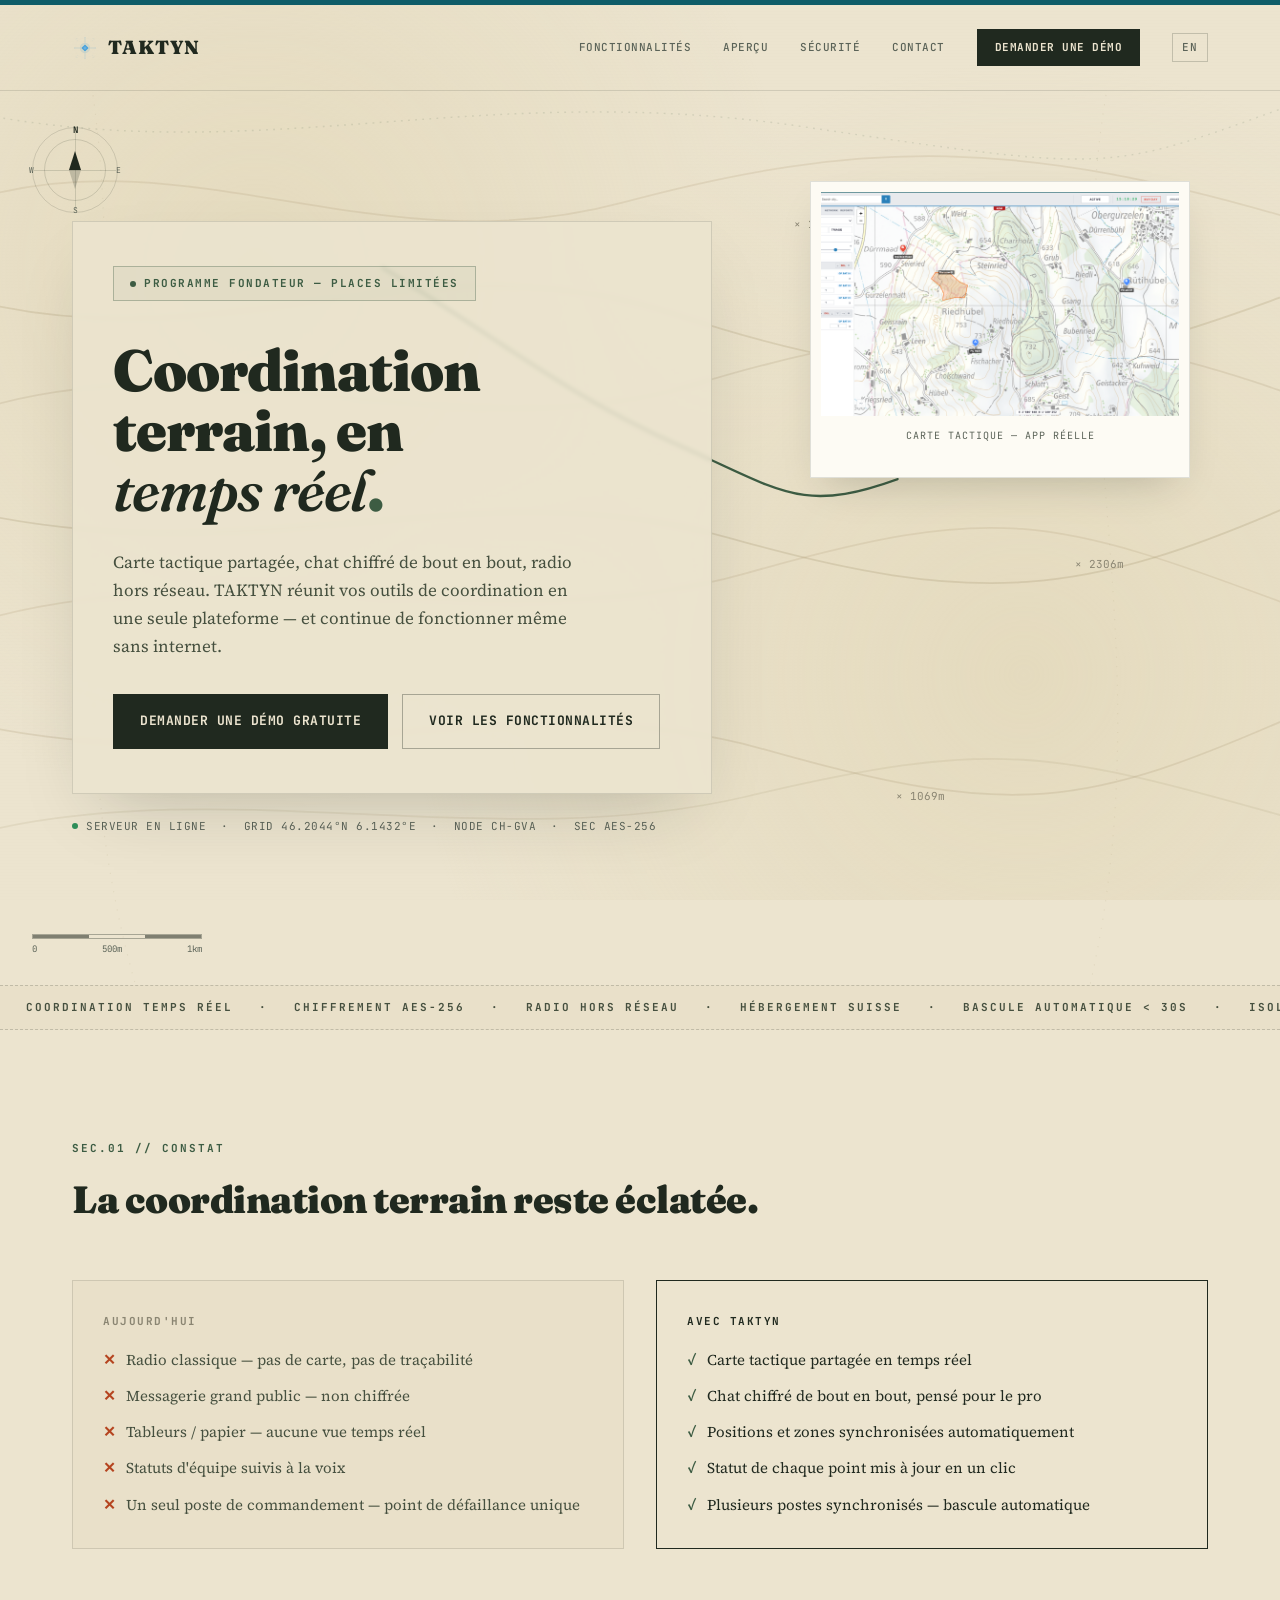
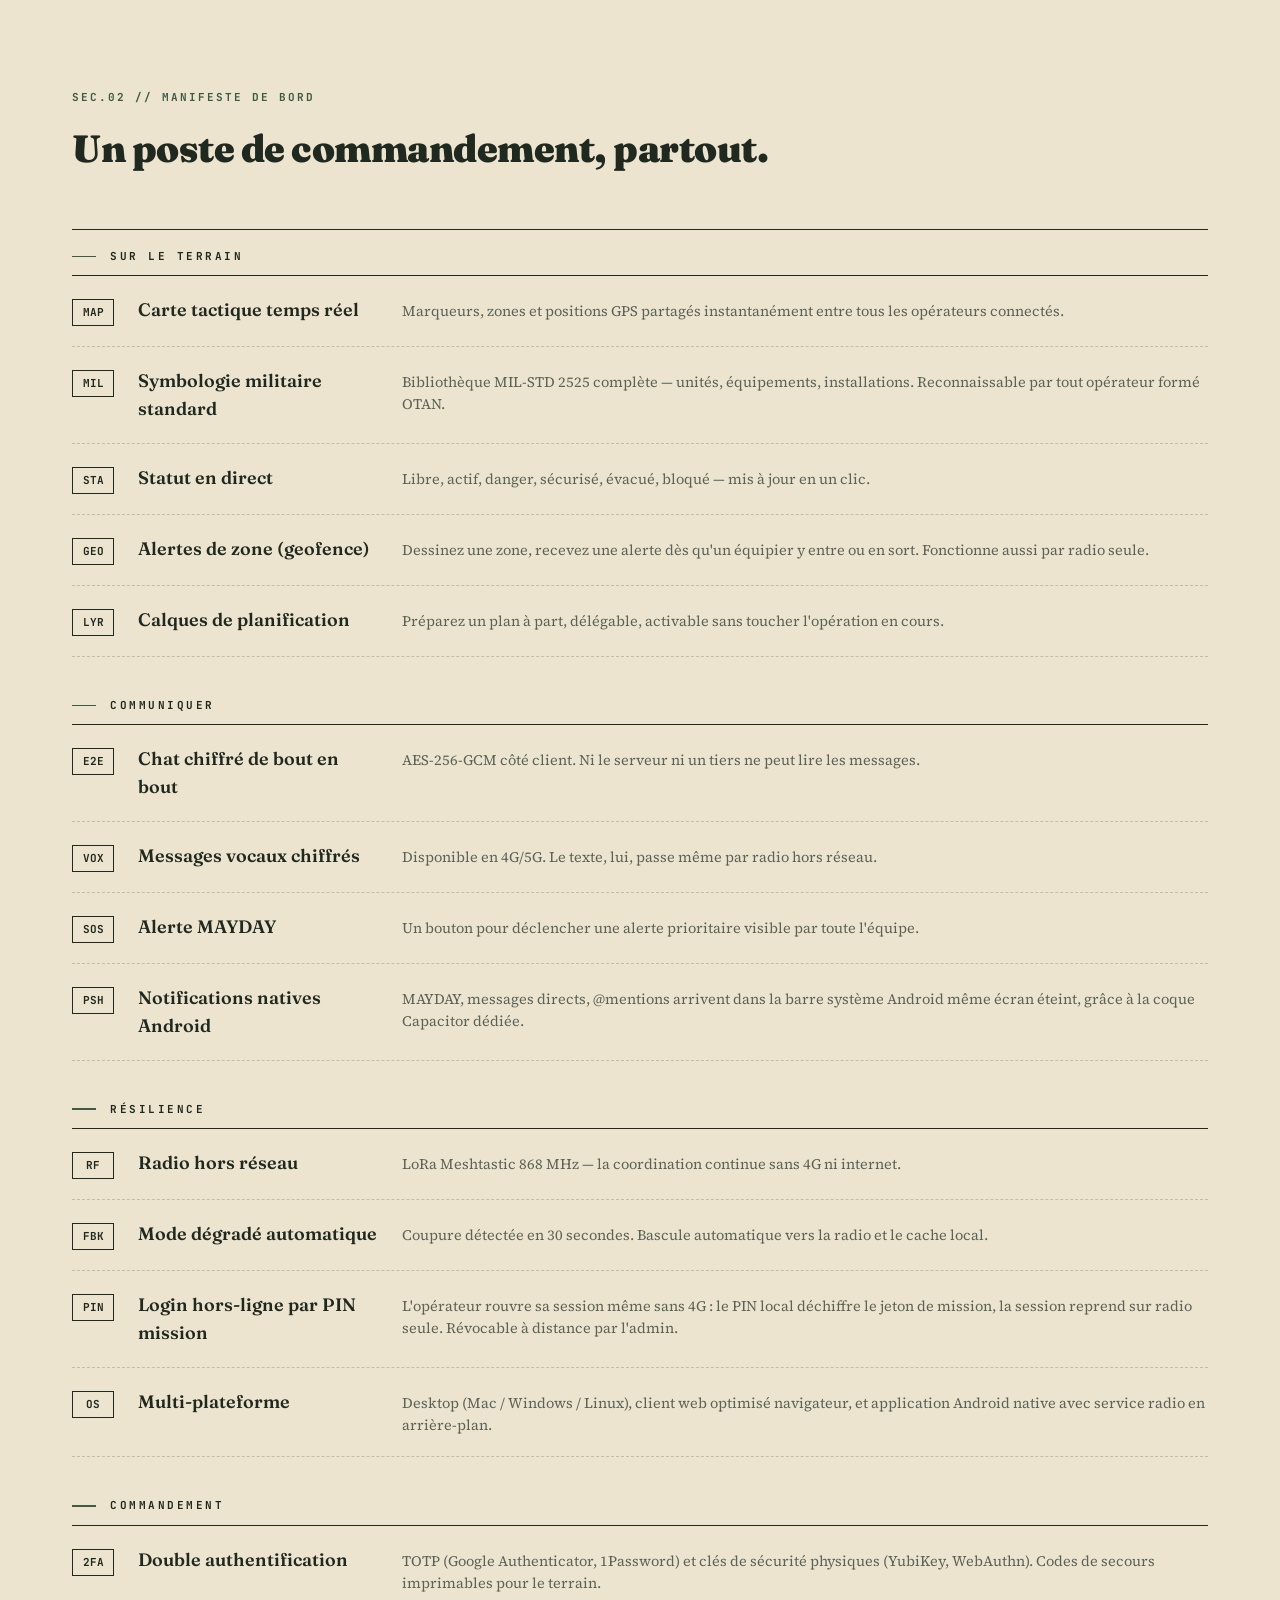
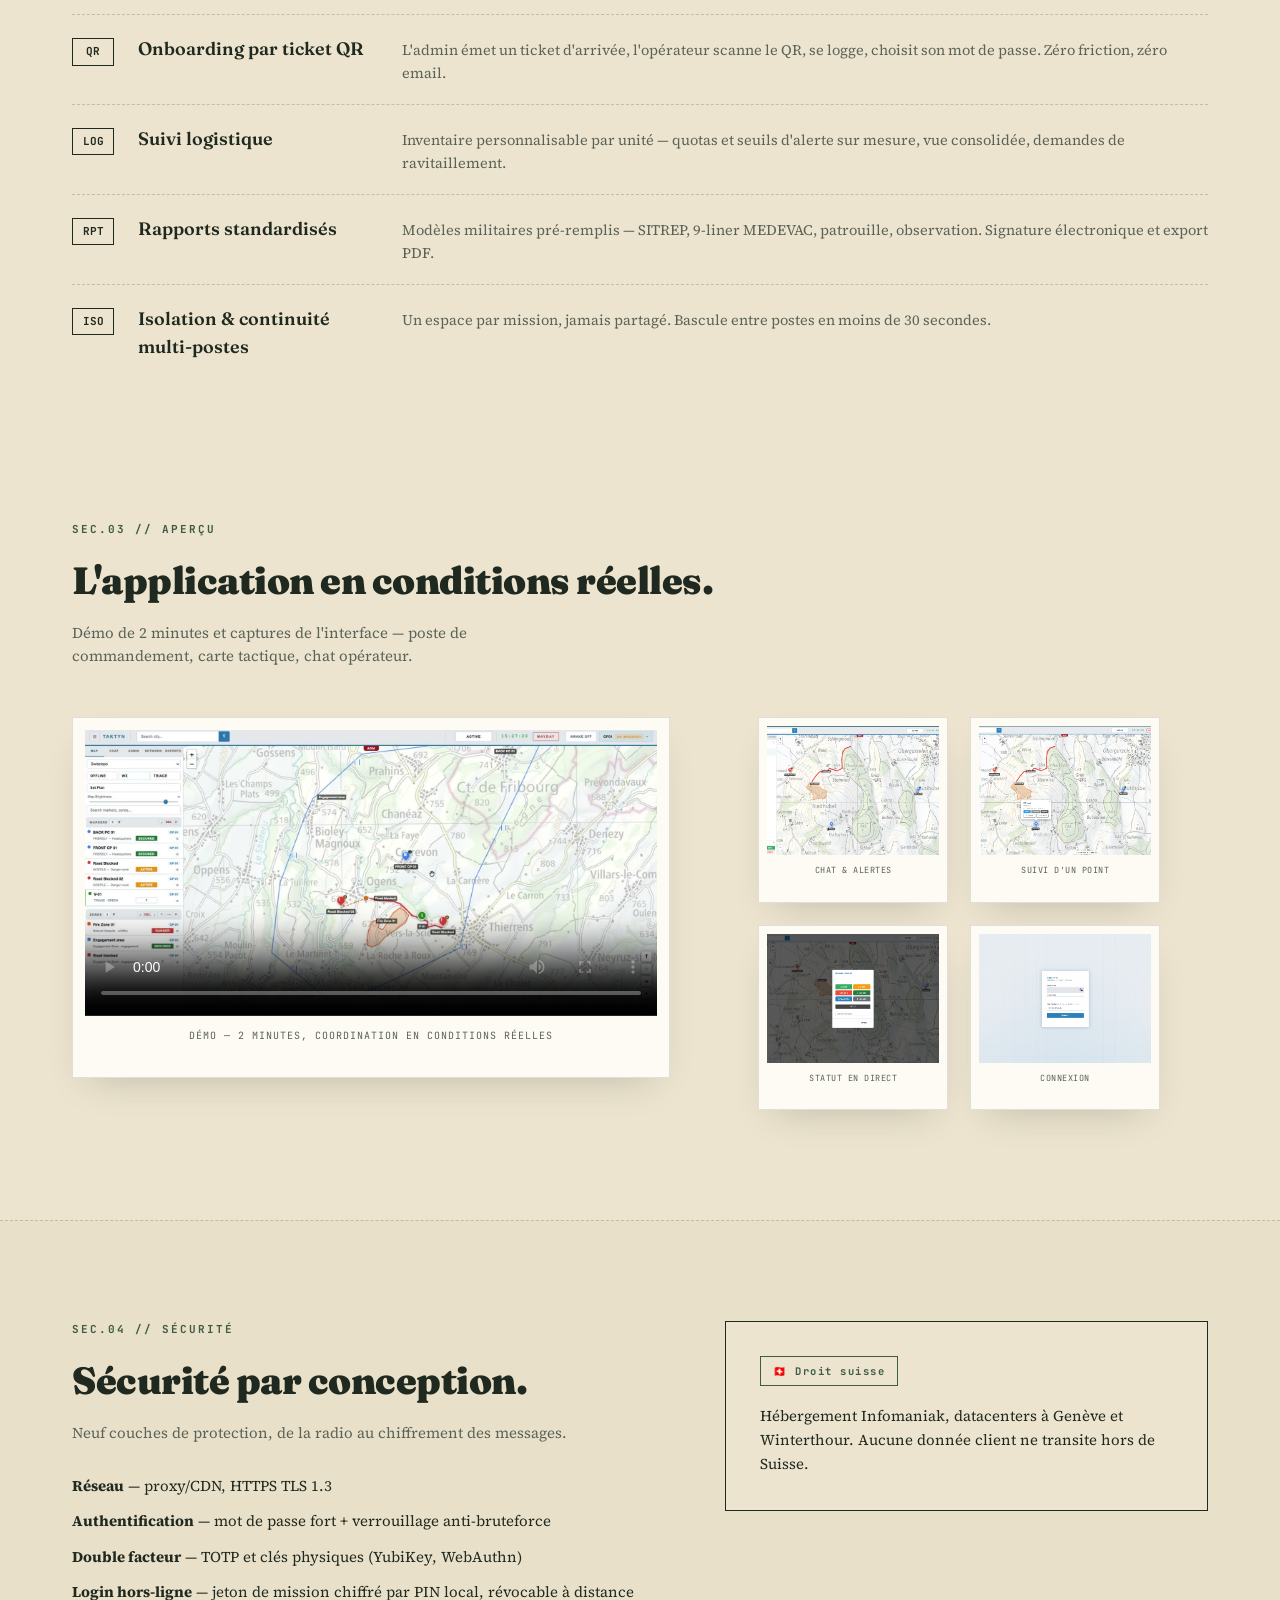
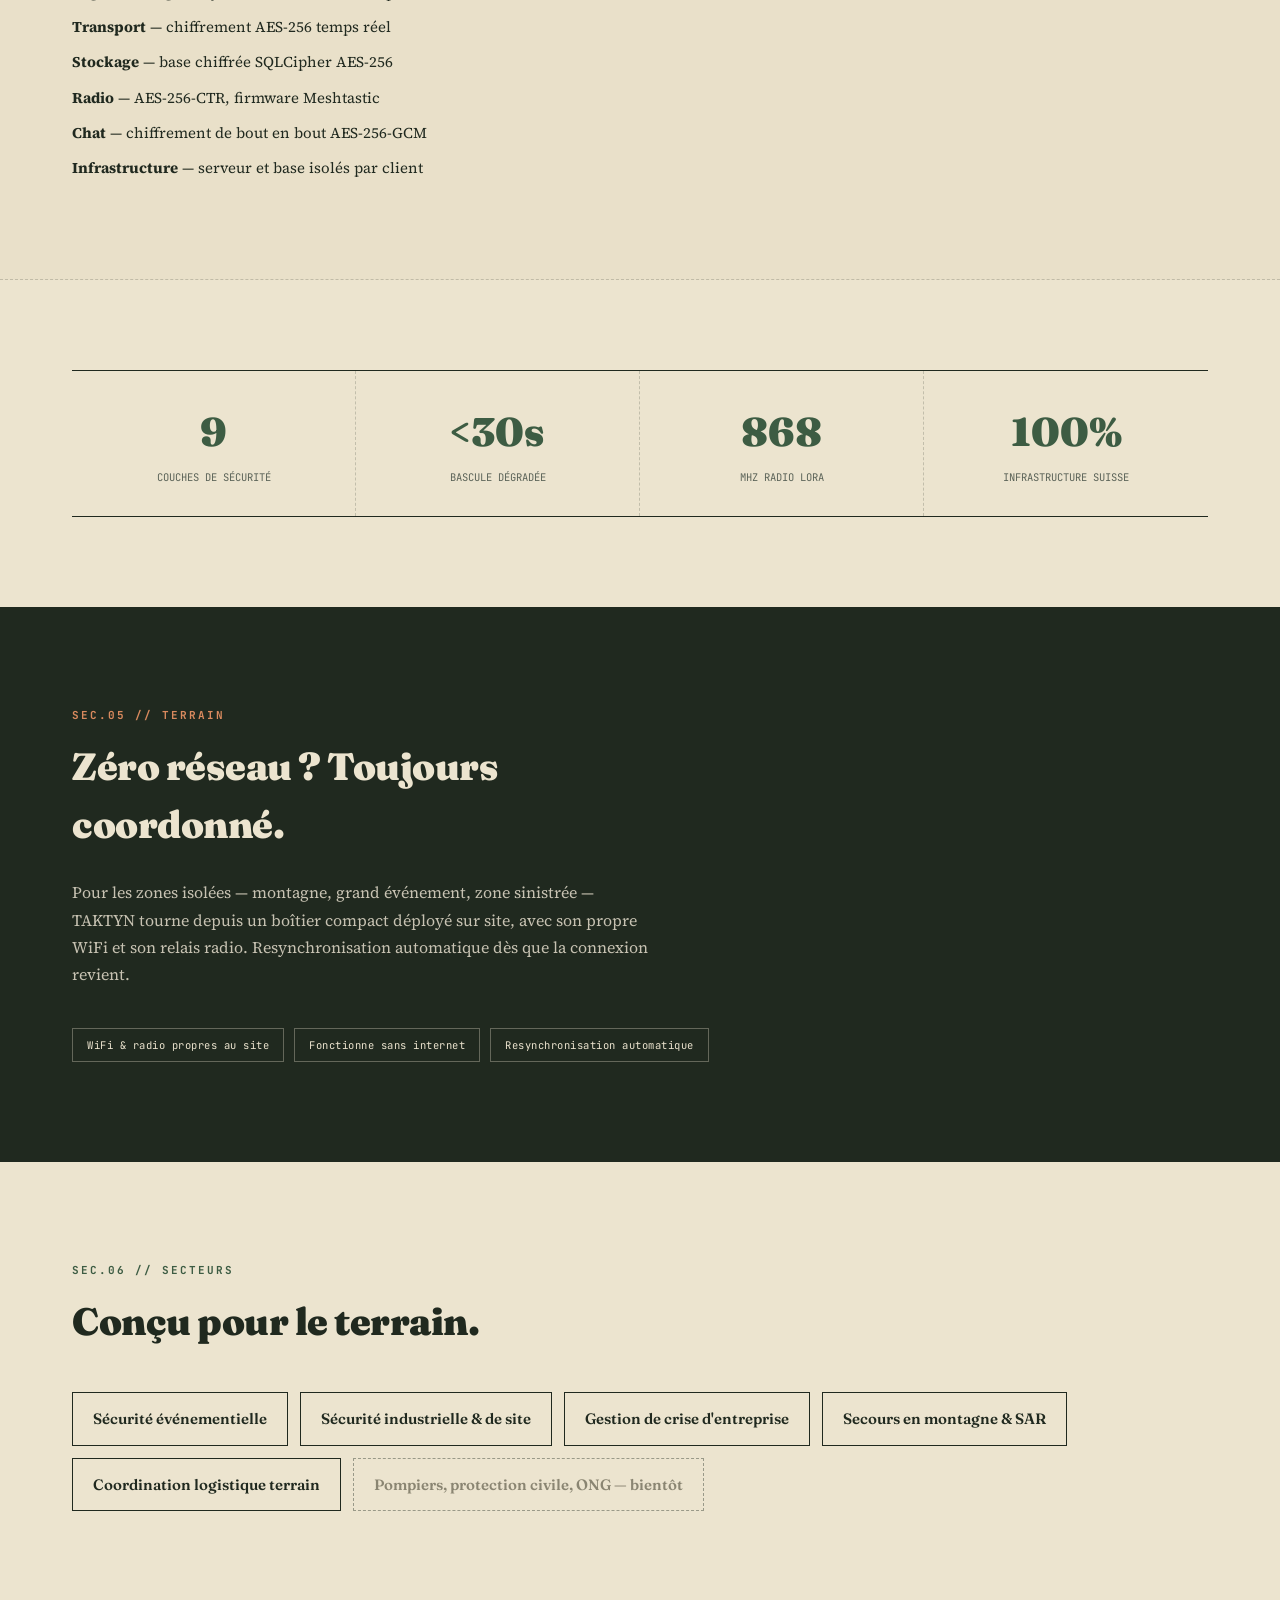
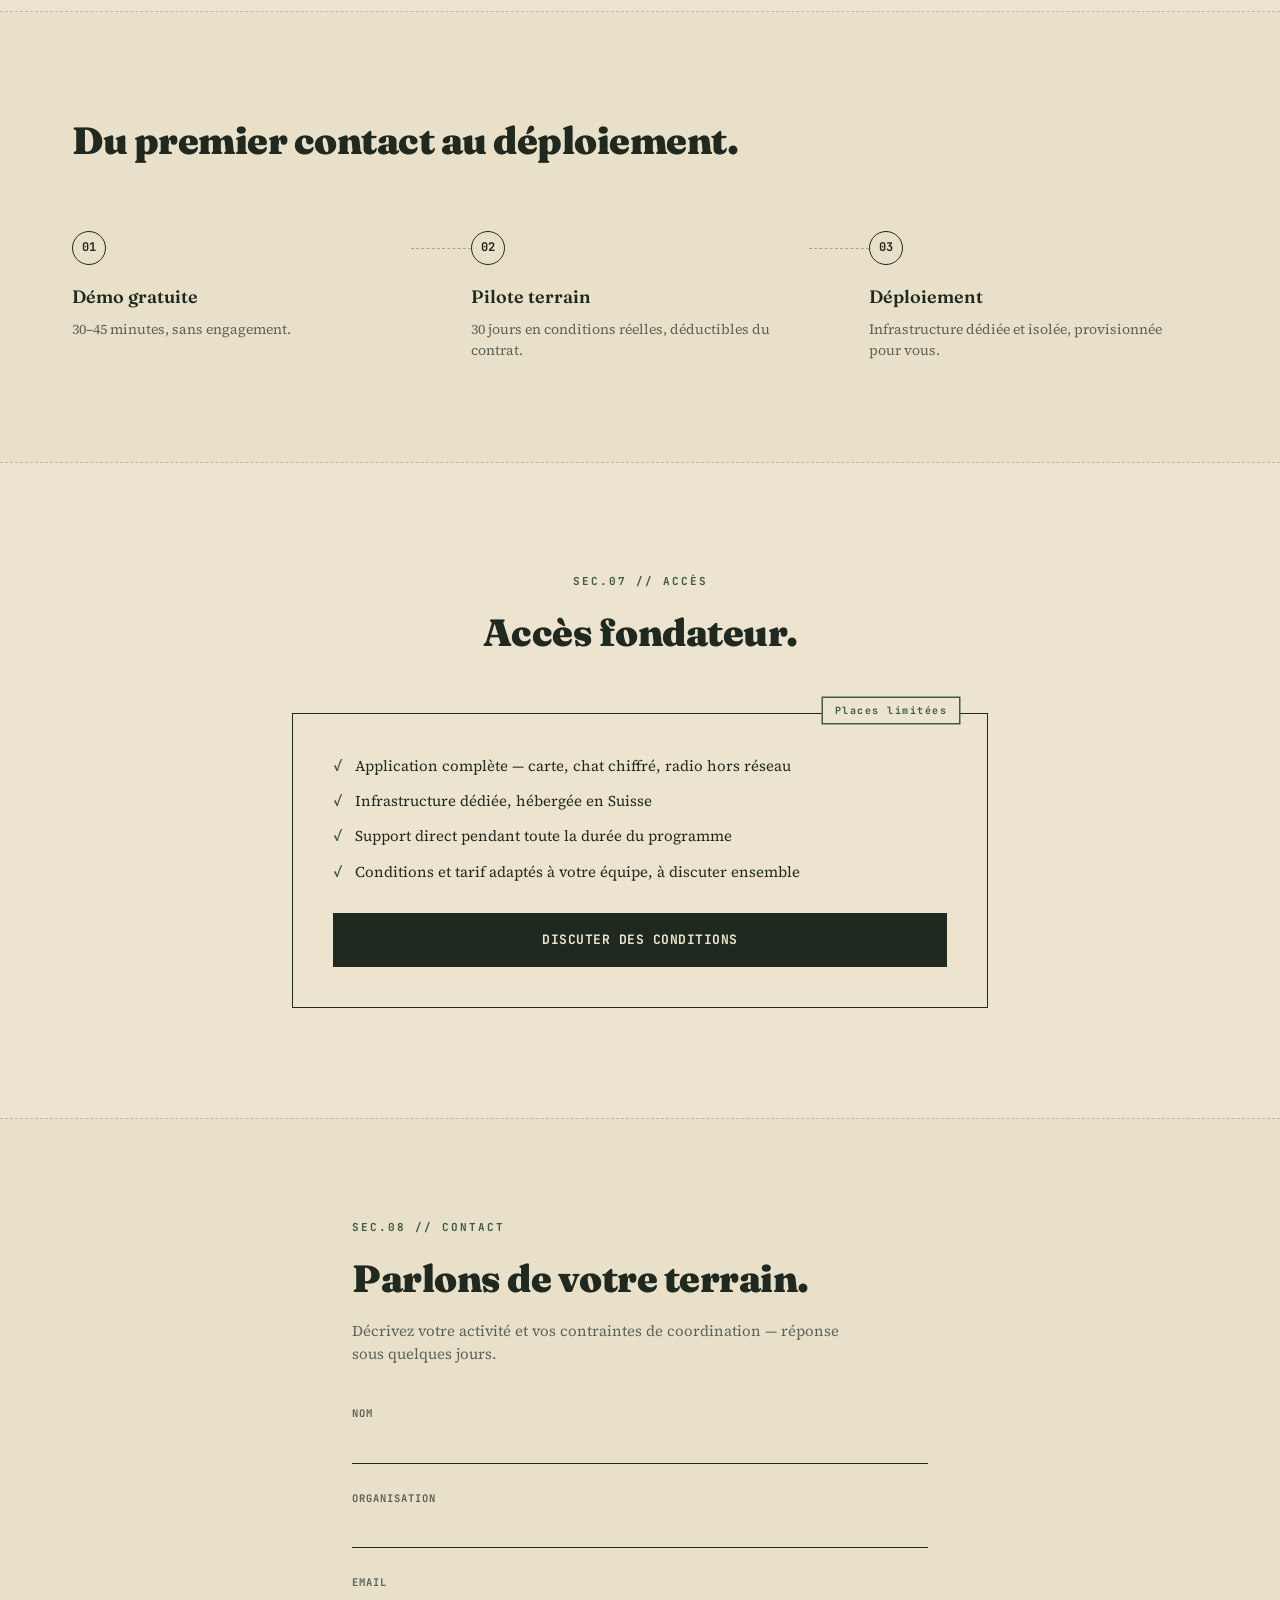
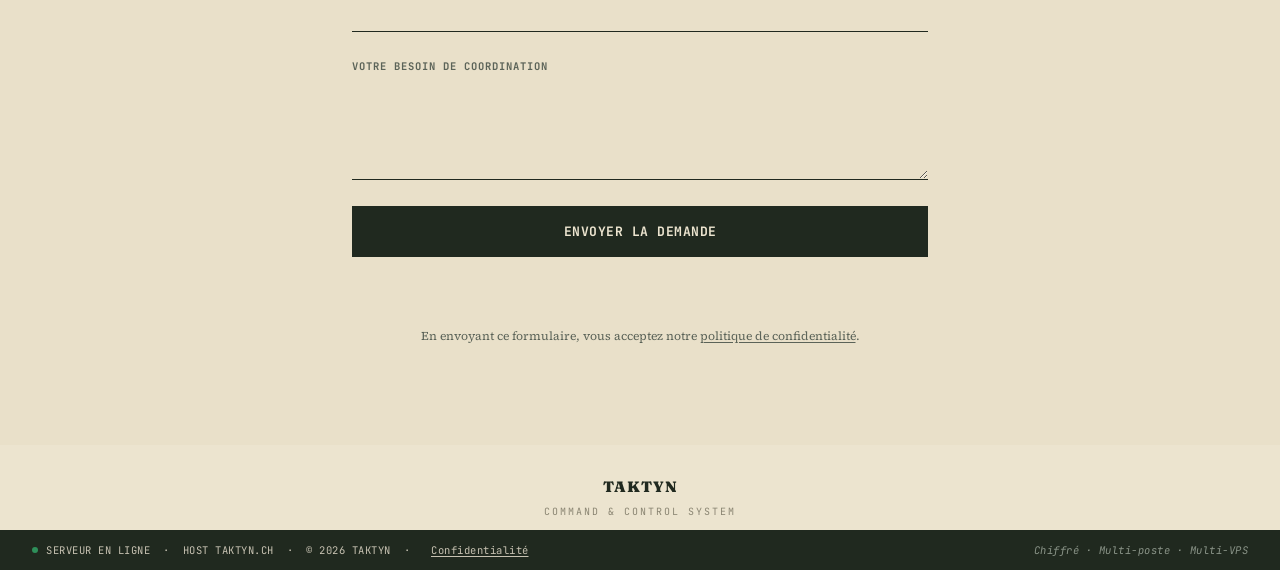
==== commit e92daca9: "style(site): group manifest in four thematic blocks for scannability Eighteen feature rows in a sing" ====
--- a/index.html
+++ b/index.html
@@ -144,23 +144,30 @@
     </div>
 
     <div class="manifest">
+      <div class="m-group-title reveal-row">SUR LE TERRAIN</div>
       <div class="m-row reveal-row"><div class="m-tag">MAP</div><div class="m-title">Carte tactique temps réel</div><div class="m-desc">Marqueurs, zones et positions GPS partagés instantanément entre tous les opérateurs connectés.</div></div>
       <div class="m-row reveal-row"><div class="m-tag">MIL</div><div class="m-title">Symbologie militaire standard</div><div class="m-desc">Bibliothèque MIL-STD 2525 complète — unités, équipements, installations. Reconnaissable par tout opérateur formé OTAN.</div></div>
+      <div class="m-row reveal-row"><div class="m-tag">STA</div><div class="m-title">Statut en direct</div><div class="m-desc">Libre, actif, danger, sécurisé, évacué, bloqué — mis à jour en un clic.</div></div>
+      <div class="m-row reveal-row"><div class="m-tag">GEO</div><div class="m-title">Alertes de zone (geofence)</div><div class="m-desc">Dessinez une zone, recevez une alerte dès qu'un équipier y entre ou en sort. Fonctionne aussi par radio seule.</div></div>
+      <div class="m-row reveal-row"><div class="m-tag">LYR</div><div class="m-title">Calques de planification</div><div class="m-desc">Préparez un plan à part, délégable, activable sans toucher l'opération en cours.</div></div>
+
+      <div class="m-group-title reveal-row">COMMUNIQUER</div>
       <div class="m-row reveal-row"><div class="m-tag">E2E</div><div class="m-title">Chat chiffré de bout en bout</div><div class="m-desc">AES-256-GCM côté client. Ni le serveur ni un tiers ne peut lire les messages.</div></div>
+      <div class="m-row reveal-row"><div class="m-tag">VOX</div><div class="m-title">Messages vocaux chiffrés</div><div class="m-desc">Disponible en 4G/5G. Le texte, lui, passe même par radio hors réseau.</div></div>
+      <div class="m-row reveal-row"><div class="m-tag">SOS</div><div class="m-title">Alerte MAYDAY</div><div class="m-desc">Un bouton pour déclencher une alerte prioritaire visible par toute l'équipe.</div></div>
+      <div class="m-row reveal-row"><div class="m-tag">PSH</div><div class="m-title">Notifications natives Android</div><div class="m-desc">MAYDAY, messages directs, @mentions arrivent dans la barre système Android même écran éteint, grâce à la coque Capacitor dédiée.</div></div>
+
+      <div class="m-group-title reveal-row">RÉSILIENCE</div>
       <div class="m-row reveal-row"><div class="m-tag">RF</div><div class="m-title">Radio hors réseau</div><div class="m-desc">LoRa Meshtastic 868 MHz — la coordination continue sans 4G ni internet.</div></div>
       <div class="m-row reveal-row"><div class="m-tag">FBK</div><div class="m-title">Mode dégradé automatique</div><div class="m-desc">Coupure détectée en 30 secondes. Bascule automatique vers la radio et le cache local.</div></div>
       <div class="m-row reveal-row"><div class="m-tag">PIN</div><div class="m-title">Login hors-ligne par PIN mission</div><div class="m-desc">L'opérateur rouvre sa session même sans 4G : le PIN local déchiffre le jeton de mission, la session reprend sur radio seule. Révocable à distance par l'admin.</div></div>
+      <div class="m-row reveal-row"><div class="m-tag">OS</div><div class="m-title">Multi-plateforme</div><div class="m-desc">Desktop (Mac / Windows / Linux), client web optimisé navigateur, et application Android native avec service radio en arrière-plan.</div></div>
+
+      <div class="m-group-title reveal-row">COMMANDEMENT</div>
       <div class="m-row reveal-row"><div class="m-tag">2FA</div><div class="m-title">Double authentification</div><div class="m-desc">TOTP (Google Authenticator, 1Password) et clés de sécurité physiques (YubiKey, WebAuthn). Codes de secours imprimables pour le terrain.</div></div>
-      <div class="m-row reveal-row"><div class="m-tag">SOS</div><div class="m-title">Alerte MAYDAY</div><div class="m-desc">Un bouton pour déclencher une alerte prioritaire visible par toute l'équipe.</div></div>
-      <div class="m-row reveal-row"><div class="m-tag">GEO</div><div class="m-title">Alertes de zone (geofence)</div><div class="m-desc">Dessinez une zone, recevez une alerte dès qu'un équipier y entre ou en sort. Fonctionne aussi par radio seule.</div></div>
-      <div class="m-row reveal-row"><div class="m-tag">PSH</div><div class="m-title">Notifications natives Android</div><div class="m-desc">MAYDAY, messages directs, @mentions arrivent dans la barre système Android même écran éteint, grâce à la coque Capacitor dédiée.</div></div>
-      <div class="m-row reveal-row"><div class="m-tag">OS</div><div class="m-title">Multi-plateforme</div><div class="m-desc">Desktop (Mac / Windows / Linux), client web optimisé navigateur, et application Android native avec service radio en arrière-plan.</div></div>
-      <div class="m-row reveal-row"><div class="m-tag">STA</div><div class="m-title">Statut en direct</div><div class="m-desc">Libre, actif, danger, sécurisé, évacué, bloqué — mis à jour en un clic.</div></div>
-      <div class="m-row reveal-row"><div class="m-tag">VOX</div><div class="m-title">Messages vocaux chiffrés</div><div class="m-desc">Disponible en 4G/5G. Le texte, lui, passe même par radio hors réseau.</div></div>
+      <div class="m-row reveal-row"><div class="m-tag">QR</div><div class="m-title">Onboarding par ticket QR</div><div class="m-desc">L'admin émet un ticket d'arrivée, l'opérateur scanne le QR, se logge, choisit son mot de passe. Zéro friction, zéro email.</div></div>
       <div class="m-row reveal-row"><div class="m-tag">LOG</div><div class="m-title">Suivi logistique</div><div class="m-desc">Inventaire personnalisable par unité — quotas et seuils d'alerte sur mesure, vue consolidée, demandes de ravitaillement.</div></div>
       <div class="m-row reveal-row"><div class="m-tag">RPT</div><div class="m-title">Rapports standardisés</div><div class="m-desc">Modèles militaires pré-remplis — SITREP, 9-liner MEDEVAC, patrouille, observation. Signature électronique et export PDF.</div></div>
-      <div class="m-row reveal-row"><div class="m-tag">QR</div><div class="m-title">Onboarding par ticket QR</div><div class="m-desc">L'admin émet un ticket d'arrivée, l'opérateur scanne le QR, se logge, choisit son mot de passe. Zéro friction, zéro email.</div></div>
-      <div class="m-row reveal-row"><div class="m-tag">LYR</div><div class="m-title">Calques de planification</div><div class="m-desc">Préparez un plan à part, délégable, activable sans toucher l'opération en cours.</div></div>
       <div class="m-row reveal-row"><div class="m-tag">ISO</div><div class="m-title">Isolation &amp; continuité multi-postes</div><div class="m-desc">Un espace par mission, jamais partagé. Bascule entre postes en moins de 30 secondes.</div></div>
     </div>
   </section>
--- a/css/style.css
+++ b/css/style.css
@@ -233,6 +233,35 @@
 .manifest { border-top: 1.5px solid var(--ink); }
 .m-row { display: flex; align-items: baseline; gap: 24px; padding: 20px 0; border-bottom: 1px dashed var(--line); }
 .m-row:last-child { border-bottom: none; }
+/* Section divider inside the manifest — groups the 18 rows into four
+   thematic blocks (ON THE GROUND / COMMUNICATE / RESILIENCE / COMMAND)
+   so the list scans faster. Mono eyebrow with a leading rule, same ink
+   colour as the m-tag frame; mirrors the SEC.XX labels used elsewhere. */
+.m-group-title {
+  font-family: var(--mono);
+  font-size: 11px;
+  font-weight: 700;
+  letter-spacing: 2.5px;
+  color: var(--ink);
+  padding: 34px 0 10px;
+  margin-top: 6px;
+  border-bottom: 1px solid var(--ink);
+  display: flex; align-items: center; gap: 14px;
+}
+.m-group-title::before {
+  content: "";
+  display: inline-block;
+  width: 24px; height: 1.5px;
+  background: var(--accent);
+  flex-shrink: 0;
+}
+.m-group-title:first-child {
+  padding-top: 18px;
+  margin-top: 0;
+}
+/* First row inside a group has no top-of-list visual gap — the divider
+   already provides the separation. */
+.m-group-title + .m-row { border-top: none; }
 .m-tag {
   font-family: var(--mono); font-size: 11px; font-weight: 700; border: 1px solid var(--ink);
   padding: 4px 9px; min-width: 42px; text-align: center; transition: all .2s; flex-shrink: 0;
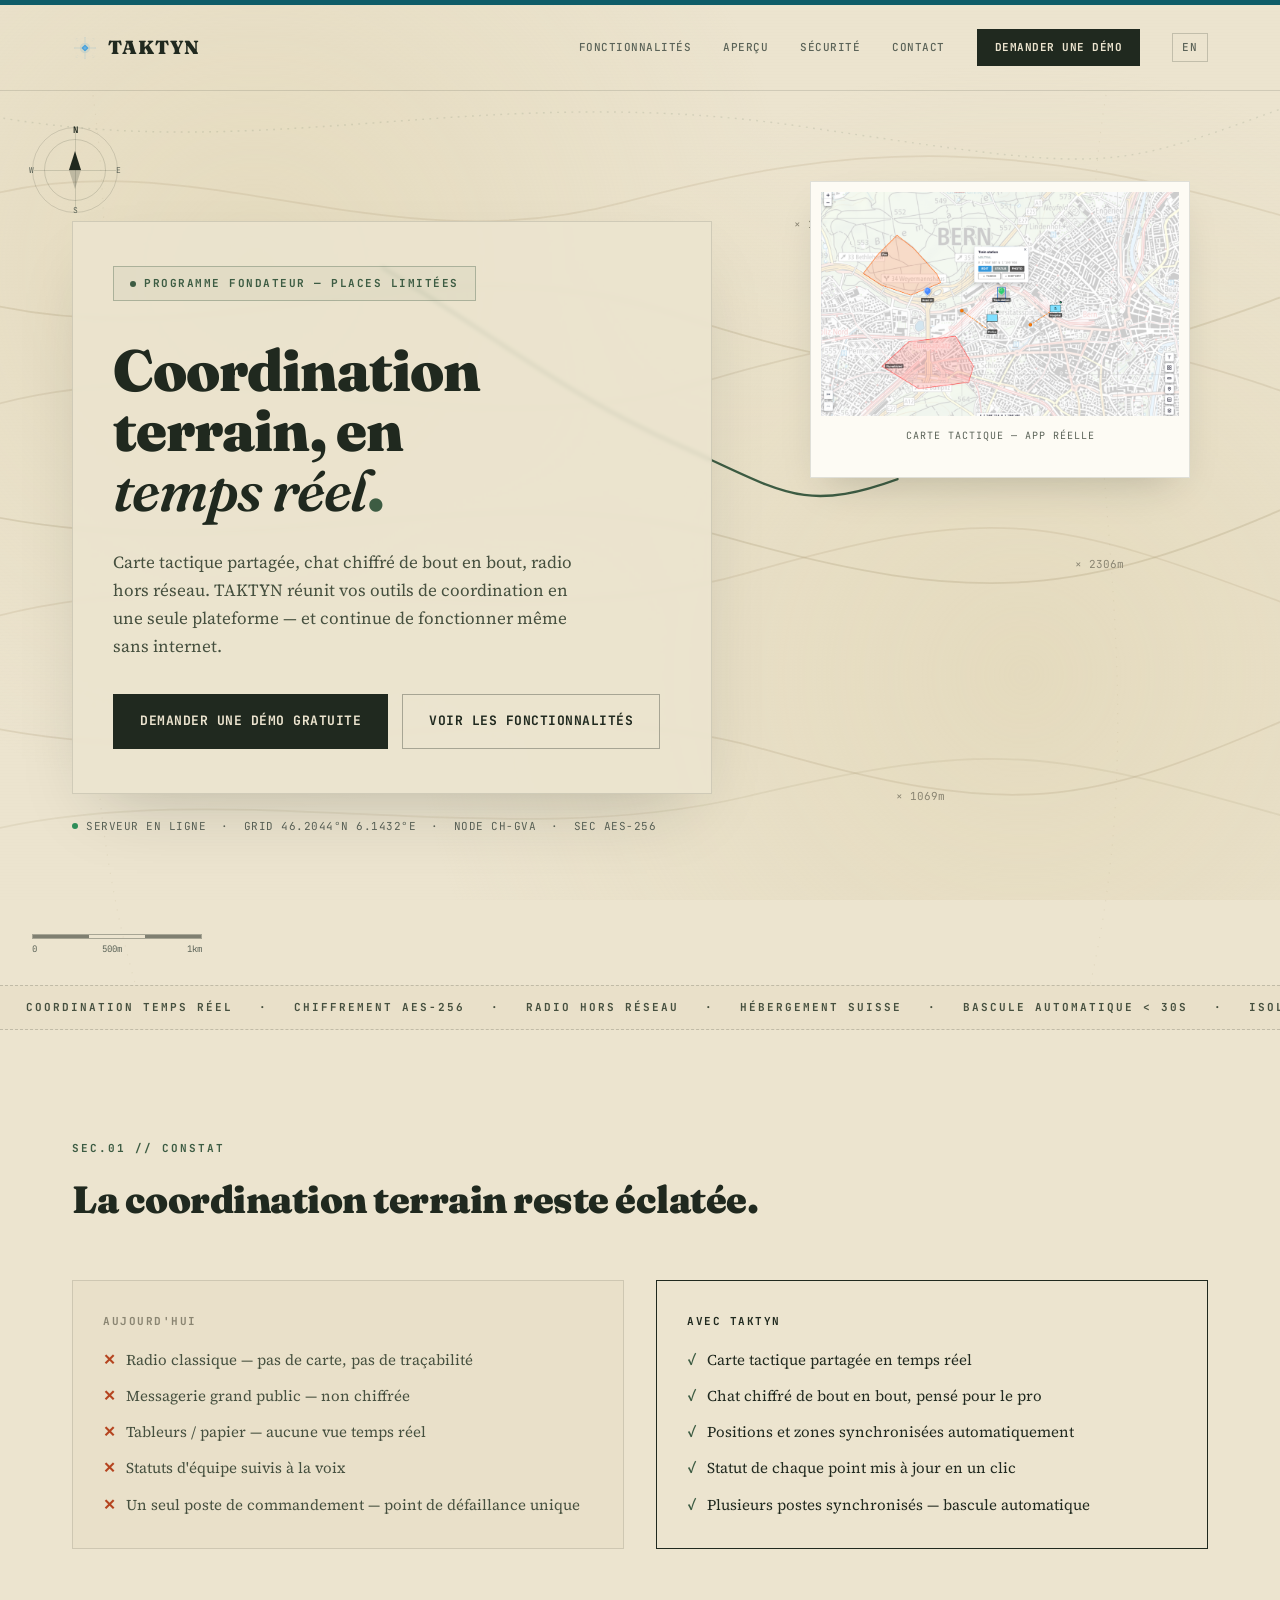
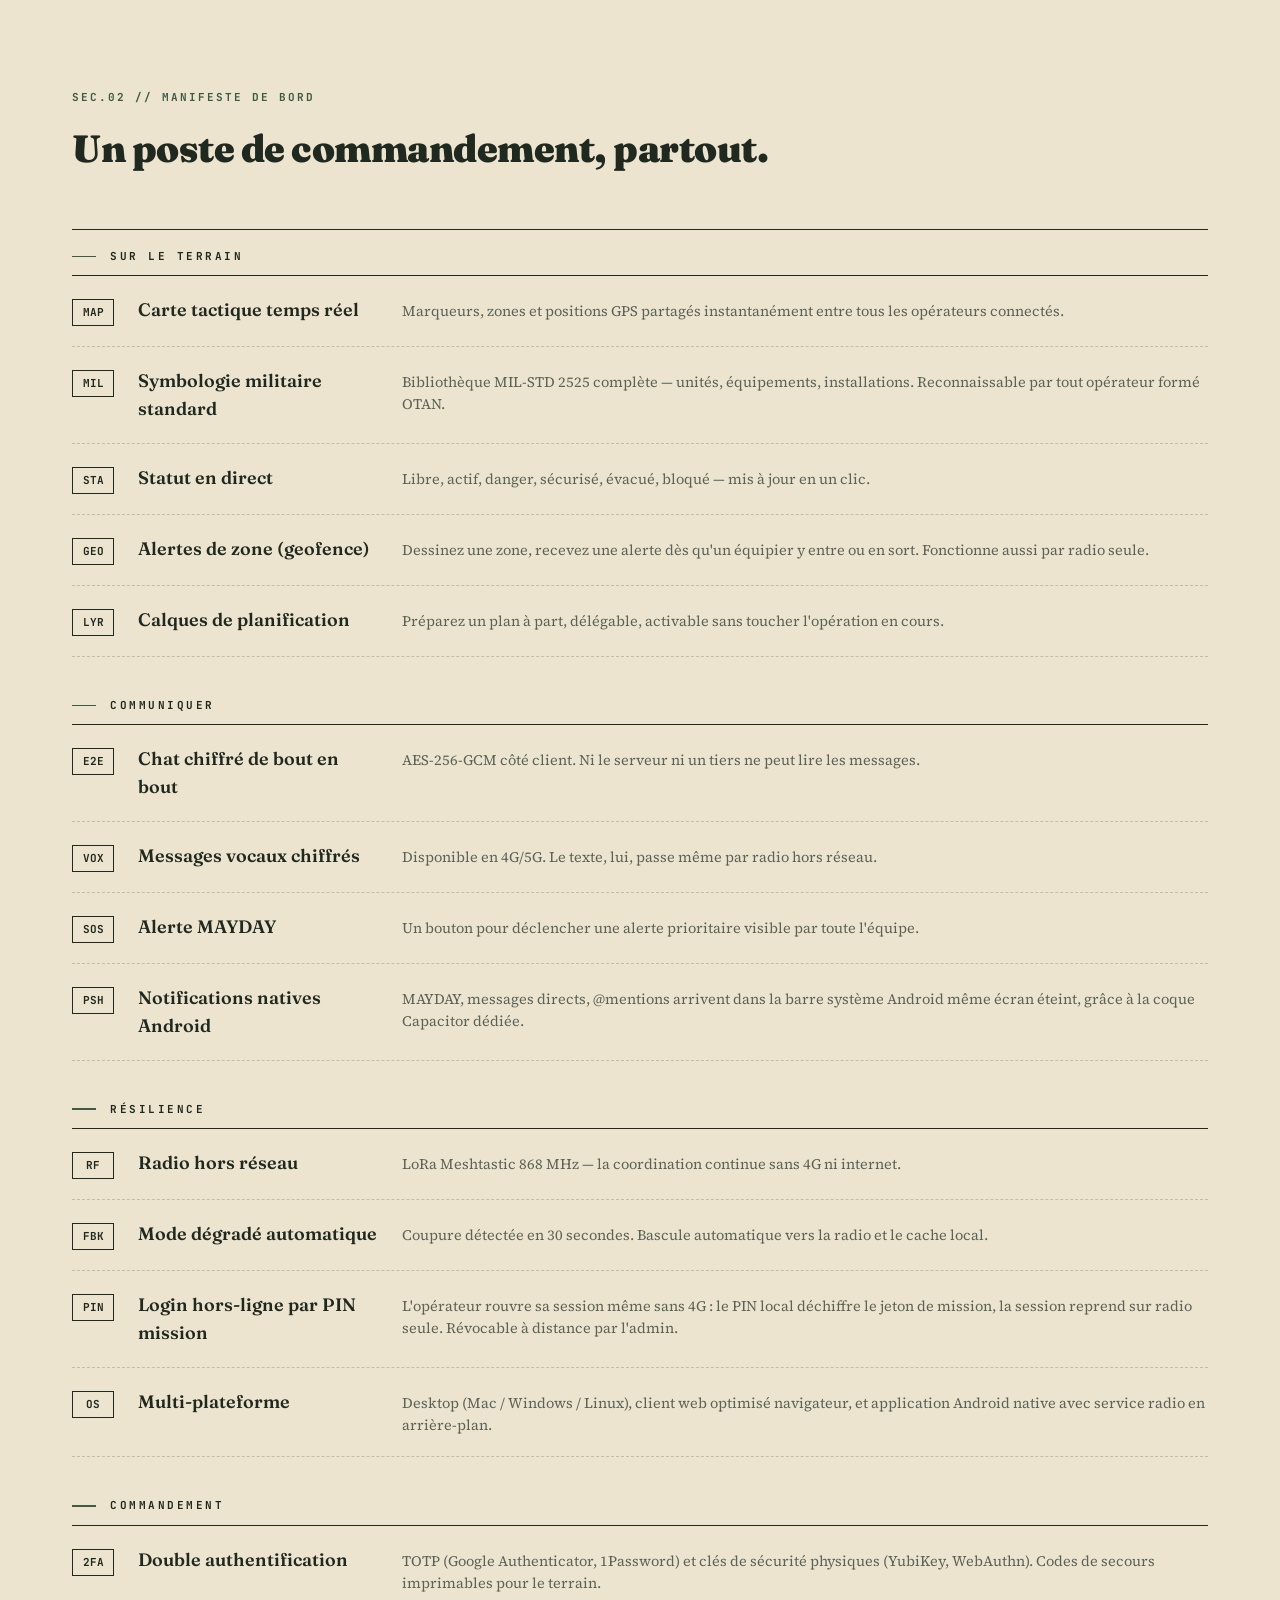
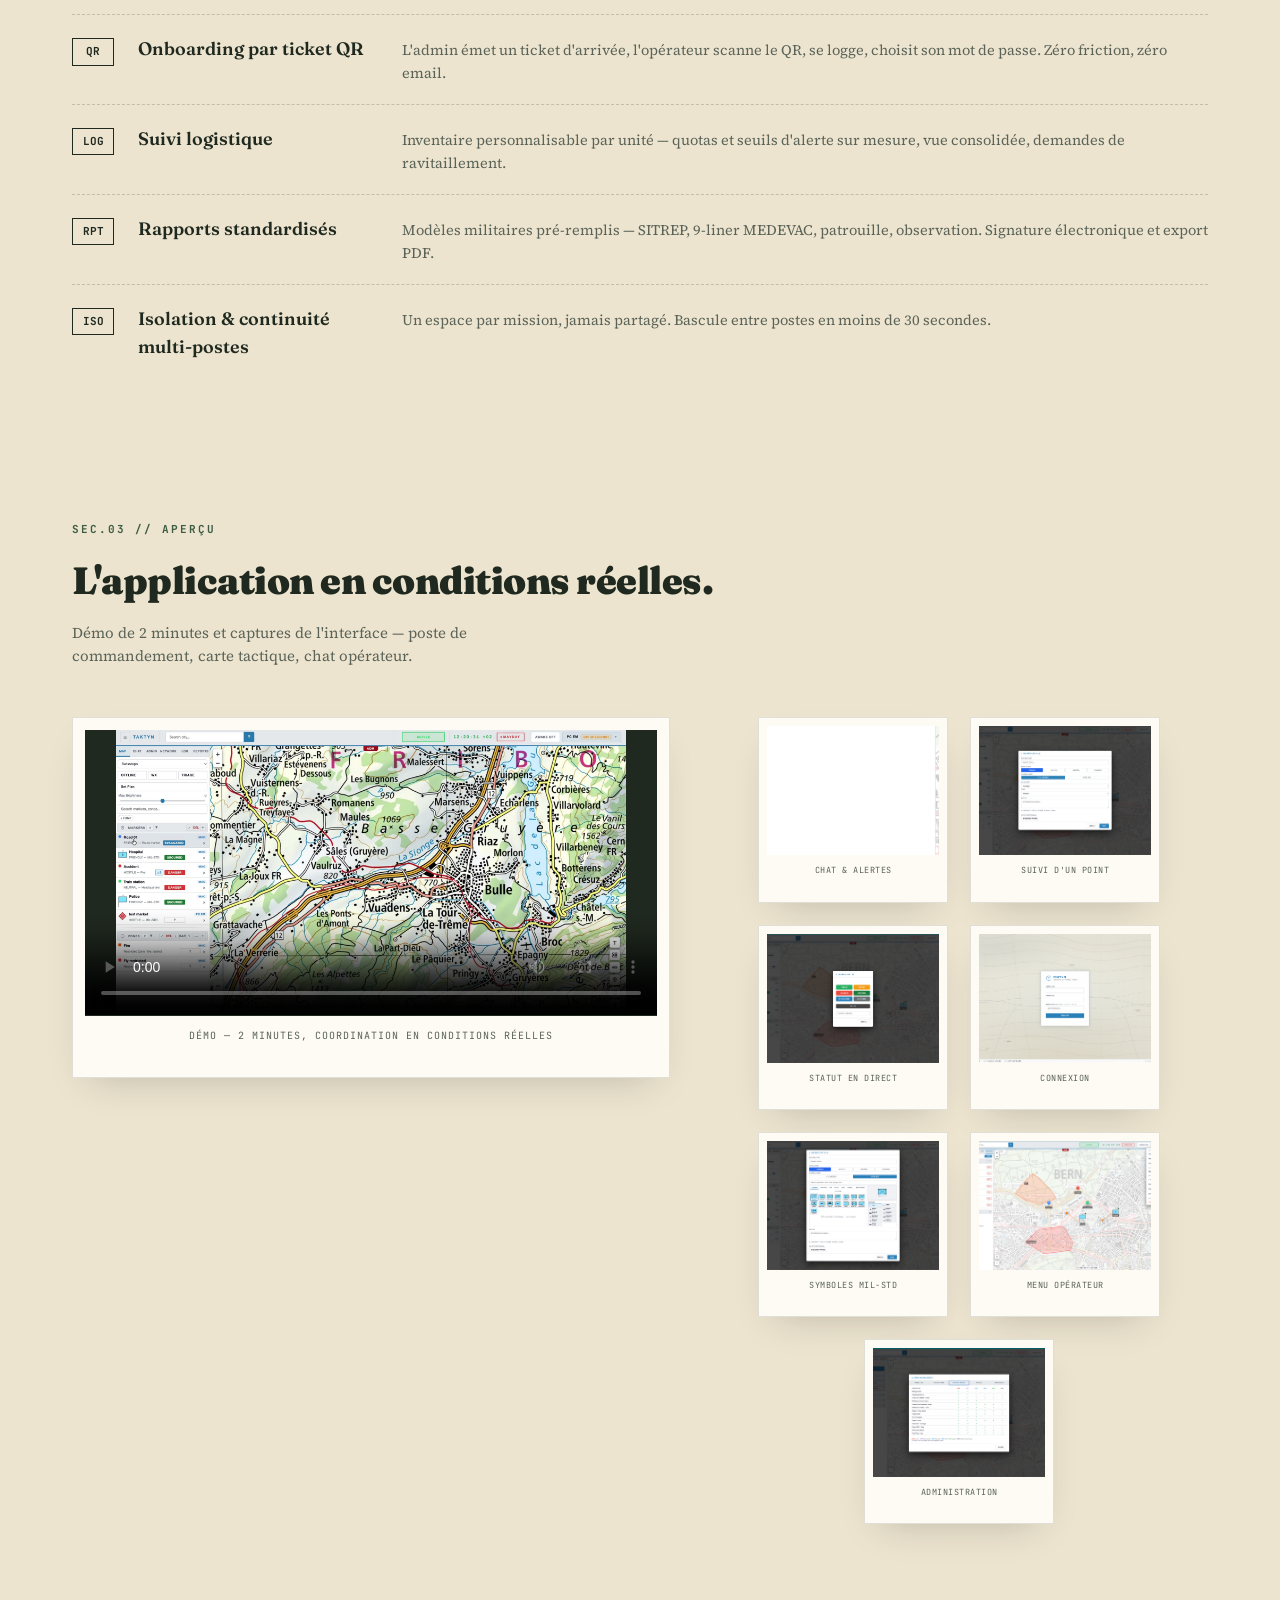
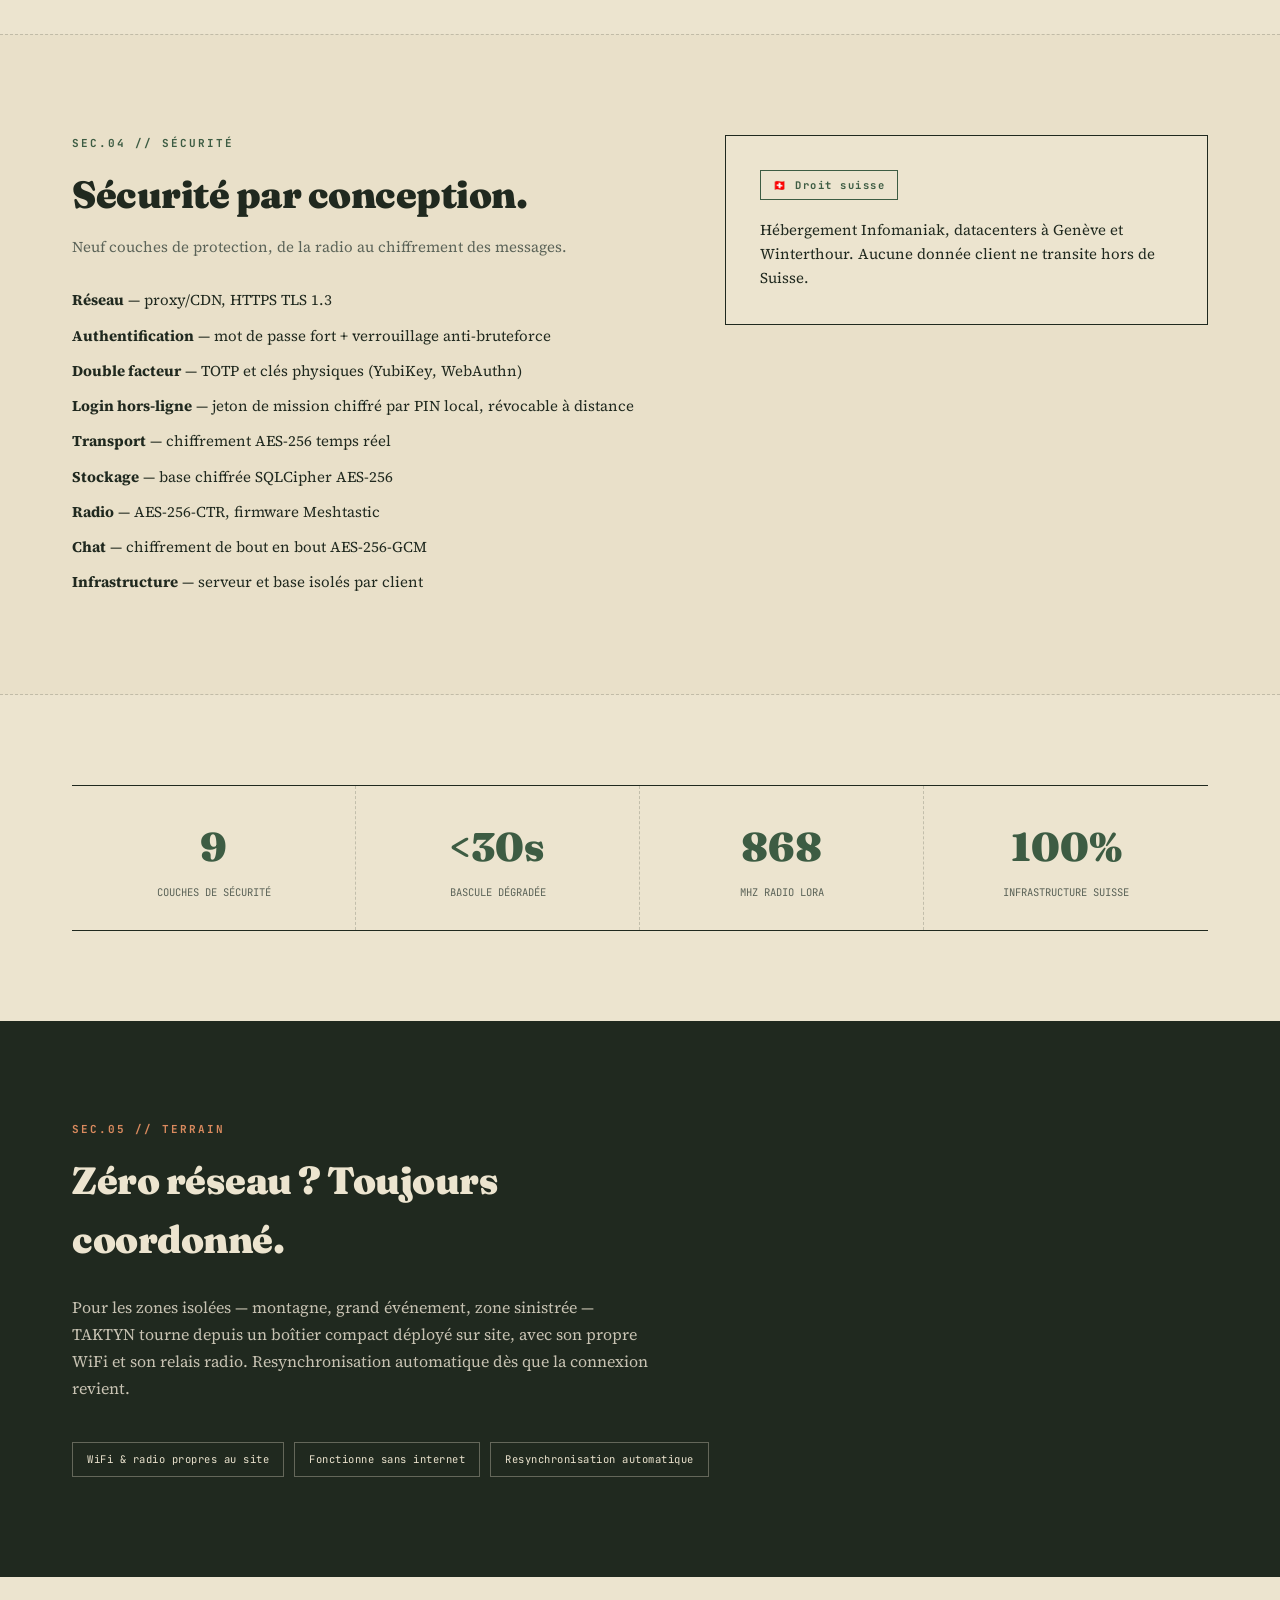
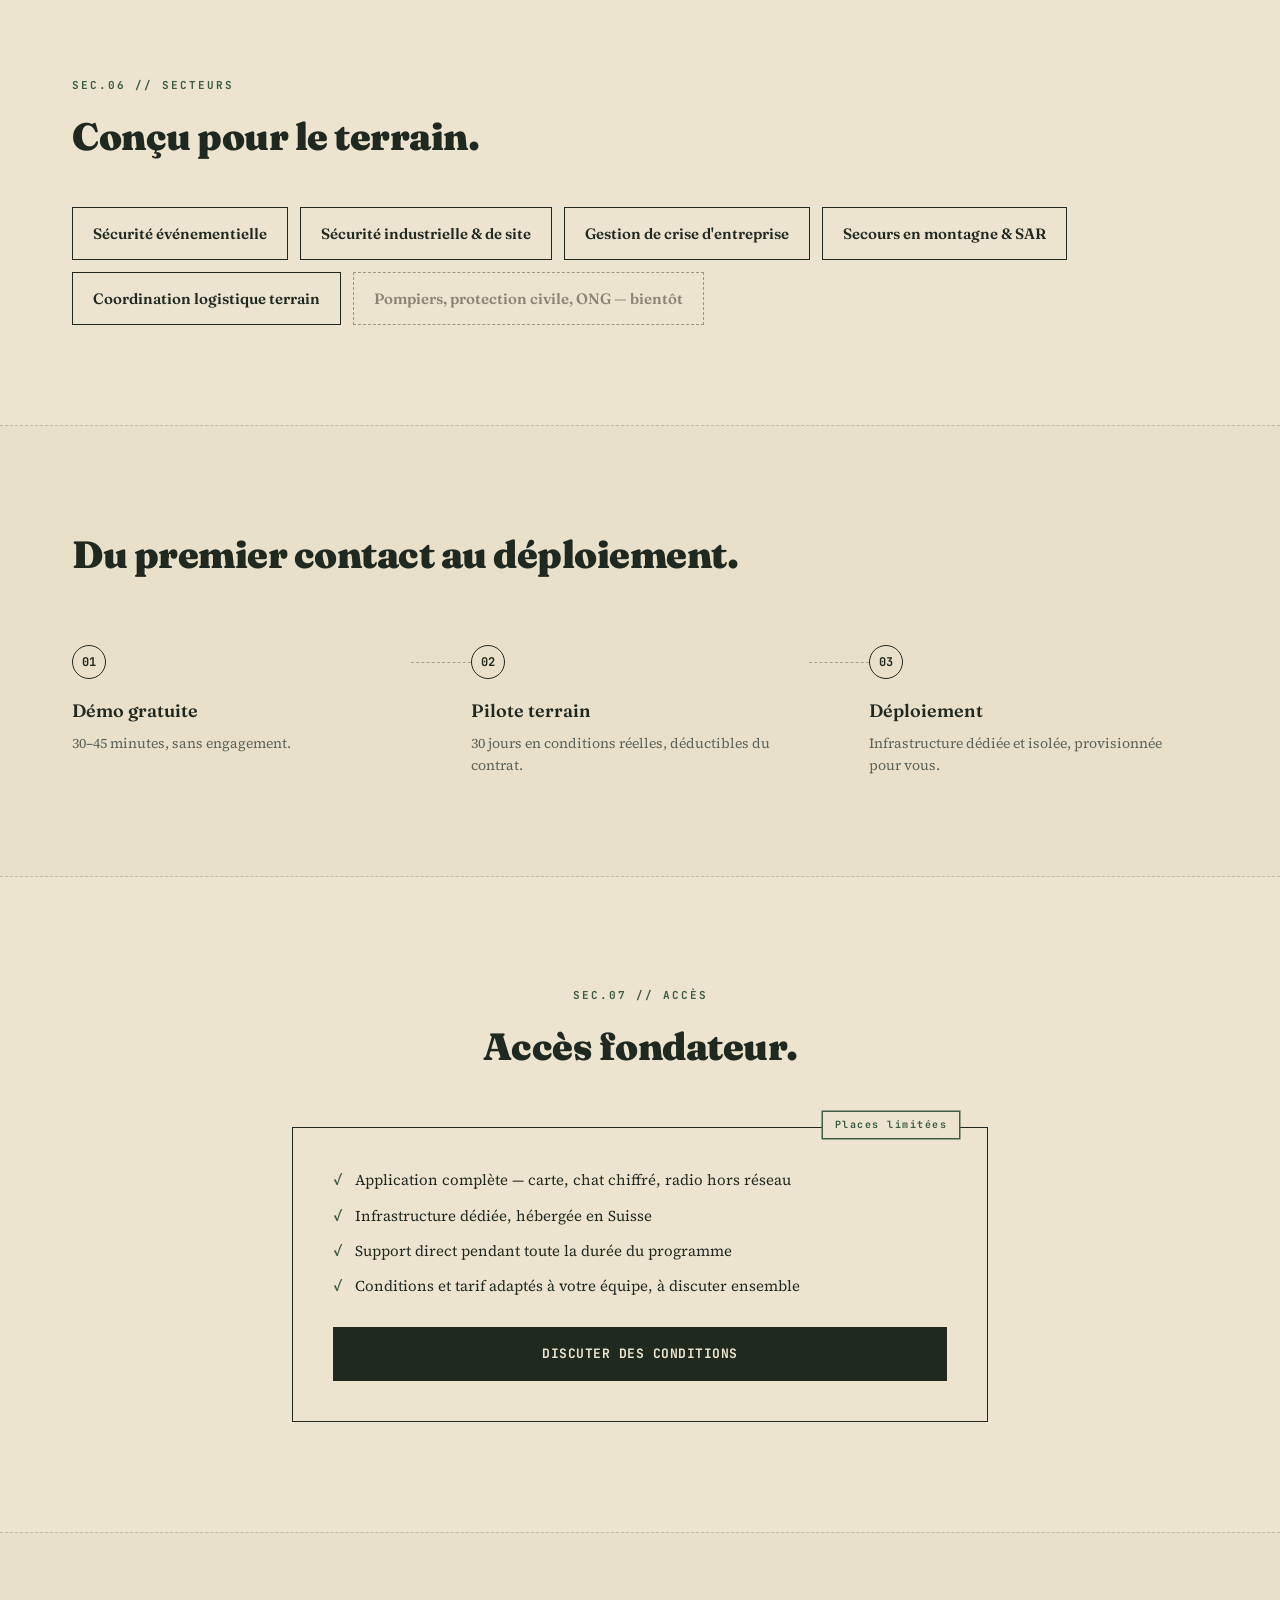
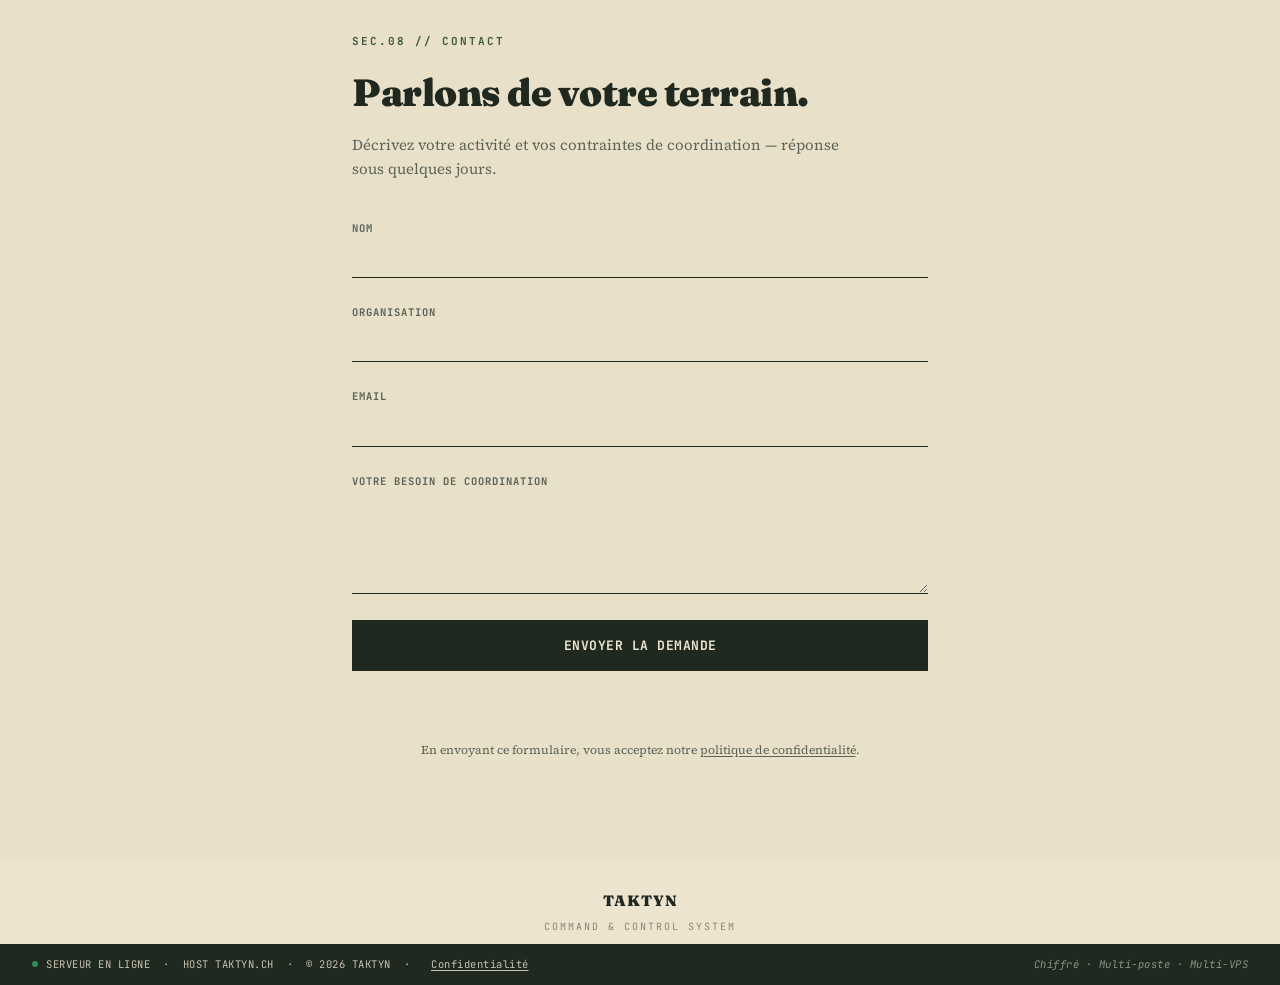
==== commit 6a7e9176: "feat(site): refresh demo video + screenshots, extend gallery to 7 photos - demo.mp4: new recording, " ====
--- a/index.html
+++ b/index.html
@@ -205,6 +205,18 @@
           <img src="assets/screenshots/01-login.png" alt="Écran de connexion TAKTYN — Command & Control System">
           <figcaption>Connexion</figcaption>
         </figure>
+        <figure class="gallery-photo">
+          <img src="assets/screenshots/06-mil-symbols.png" alt="Sélecteur de symboles militaires MIL-STD 2525 — unités, équipements, installations">
+          <figcaption>Symboles MIL-STD</figcaption>
+        </figure>
+        <figure class="gallery-photo">
+          <img src="assets/screenshots/07-user-menu.png" alt="Menu utilisateur TAKTYN avec entrée Mission PIN et indicateur armé">
+          <figcaption>Menu opérateur</figcaption>
+        </figure>
+        <figure class="gallery-photo">
+          <img src="assets/screenshots/08-admin.png" alt="Panneau d'administration TAKTYN — gestion des utilisateurs, tickets et mission PIN">
+          <figcaption>Administration</figcaption>
+        </figure>
       </div>
     </div>
   </section>
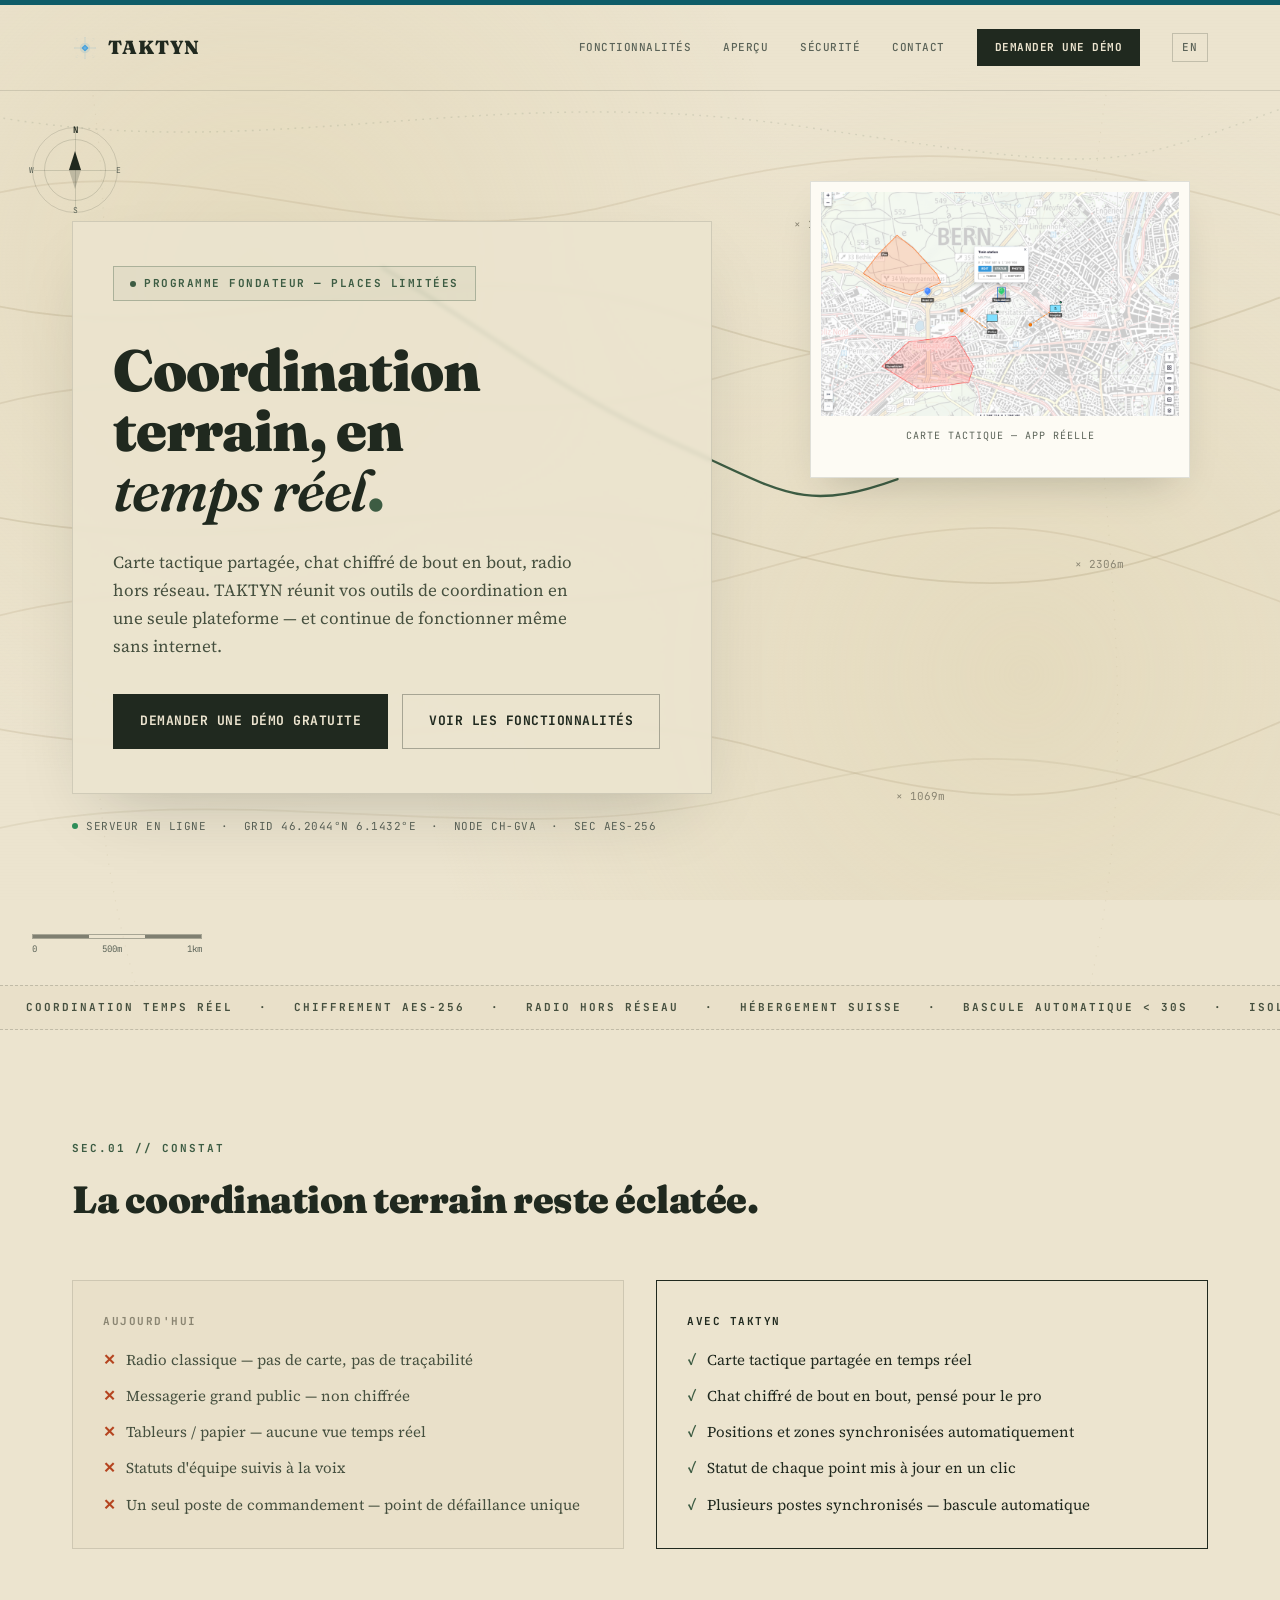
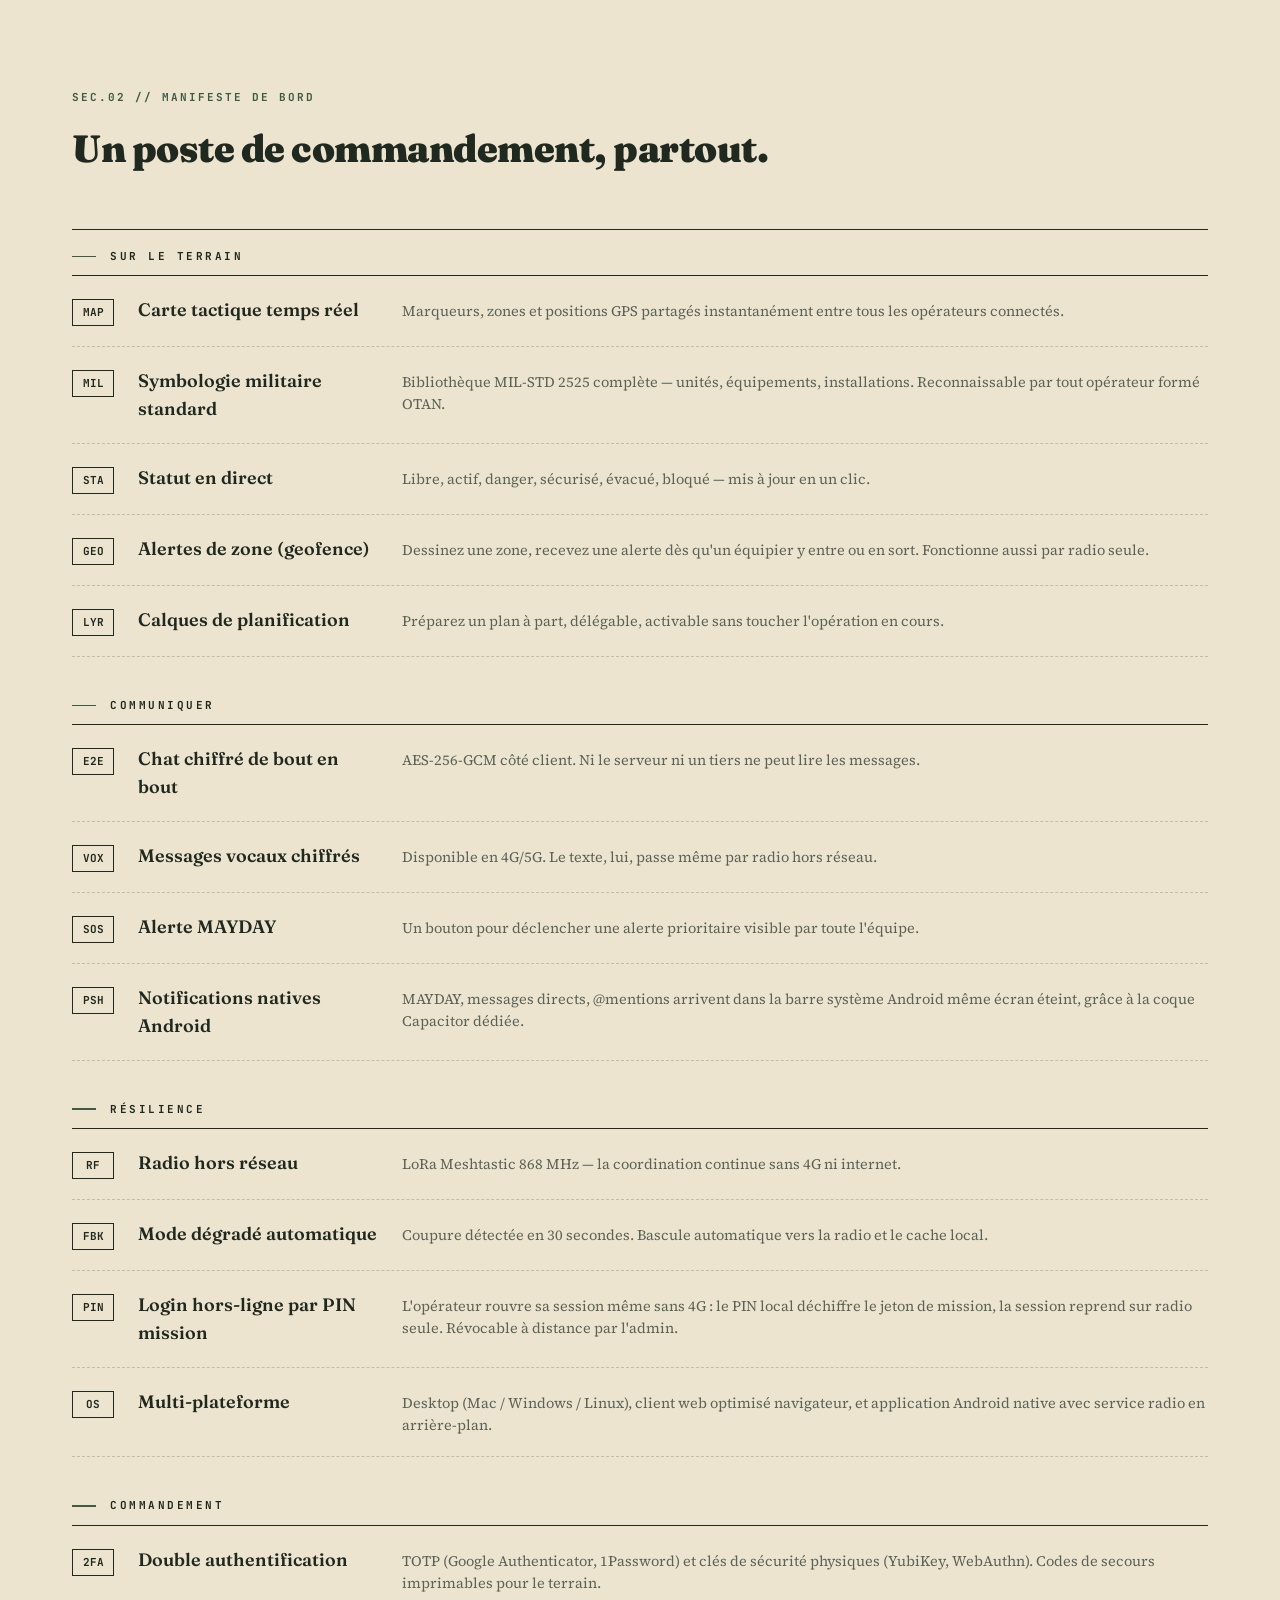
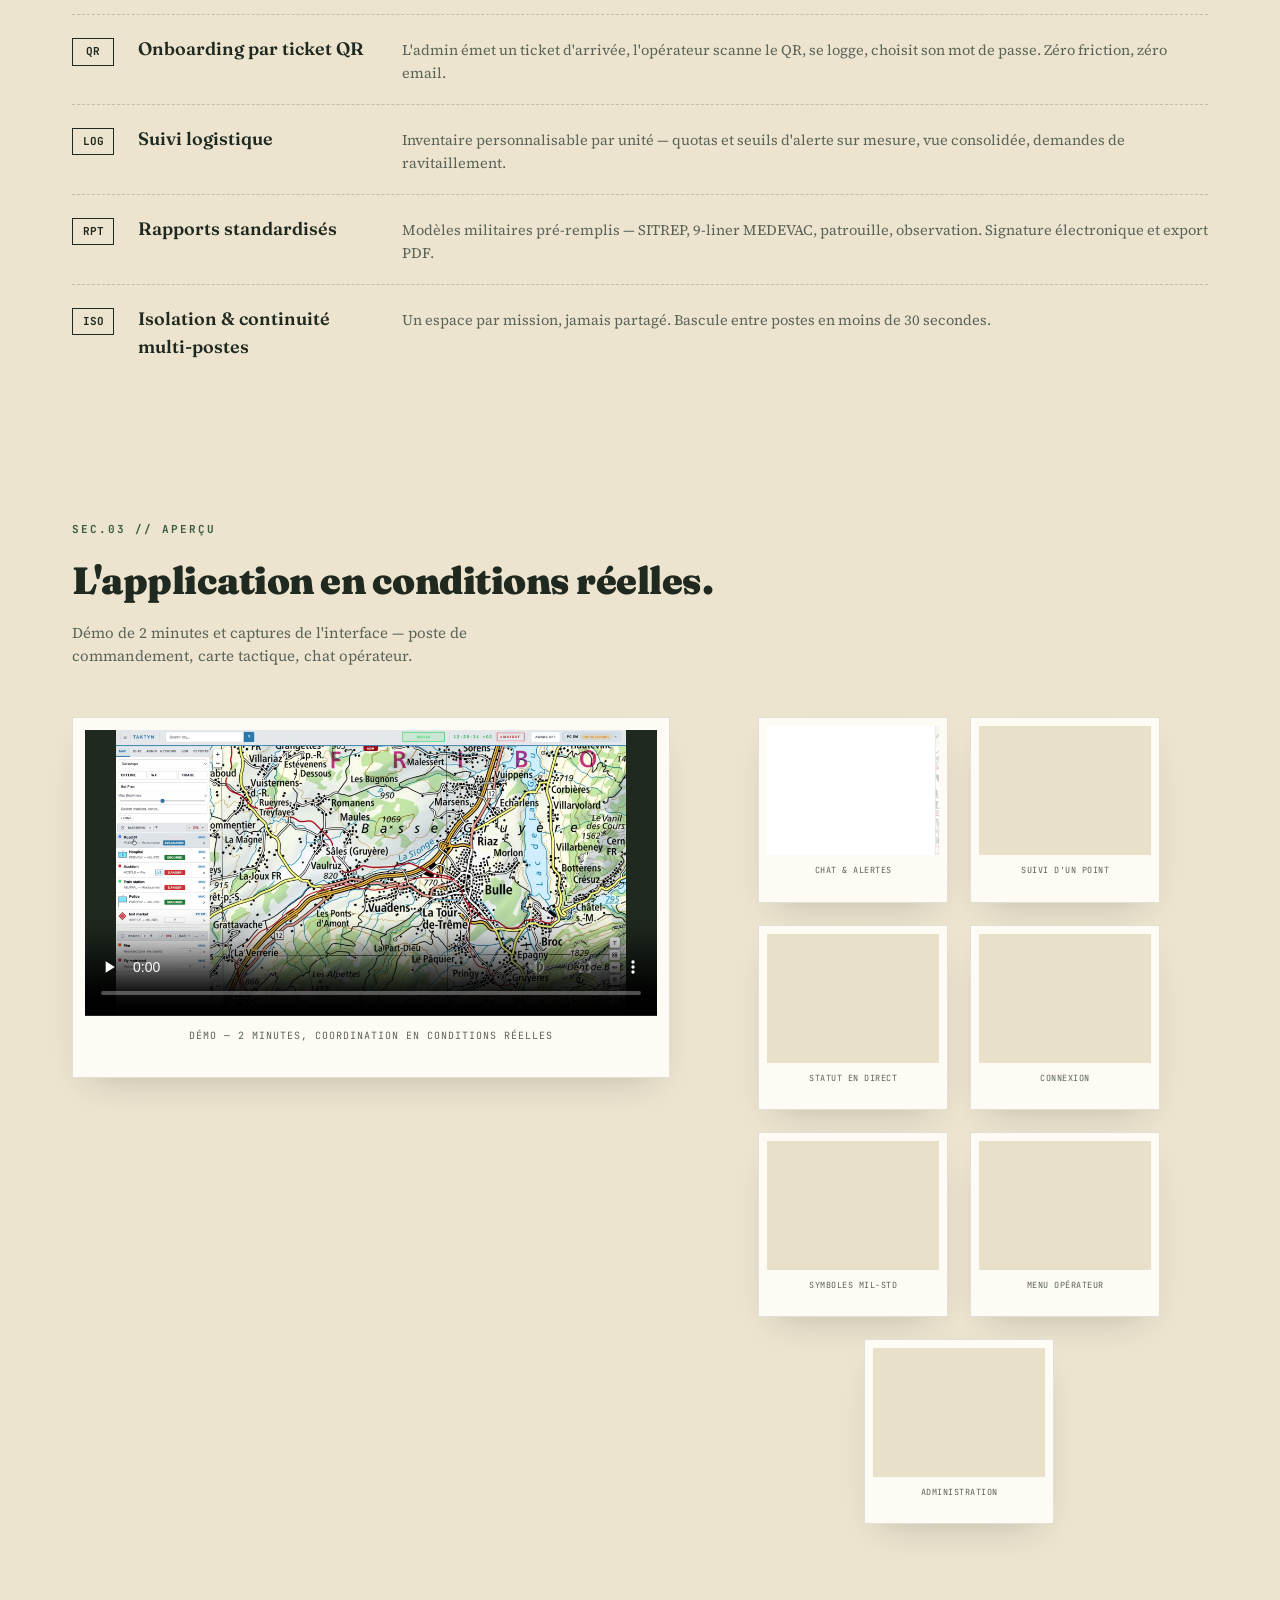
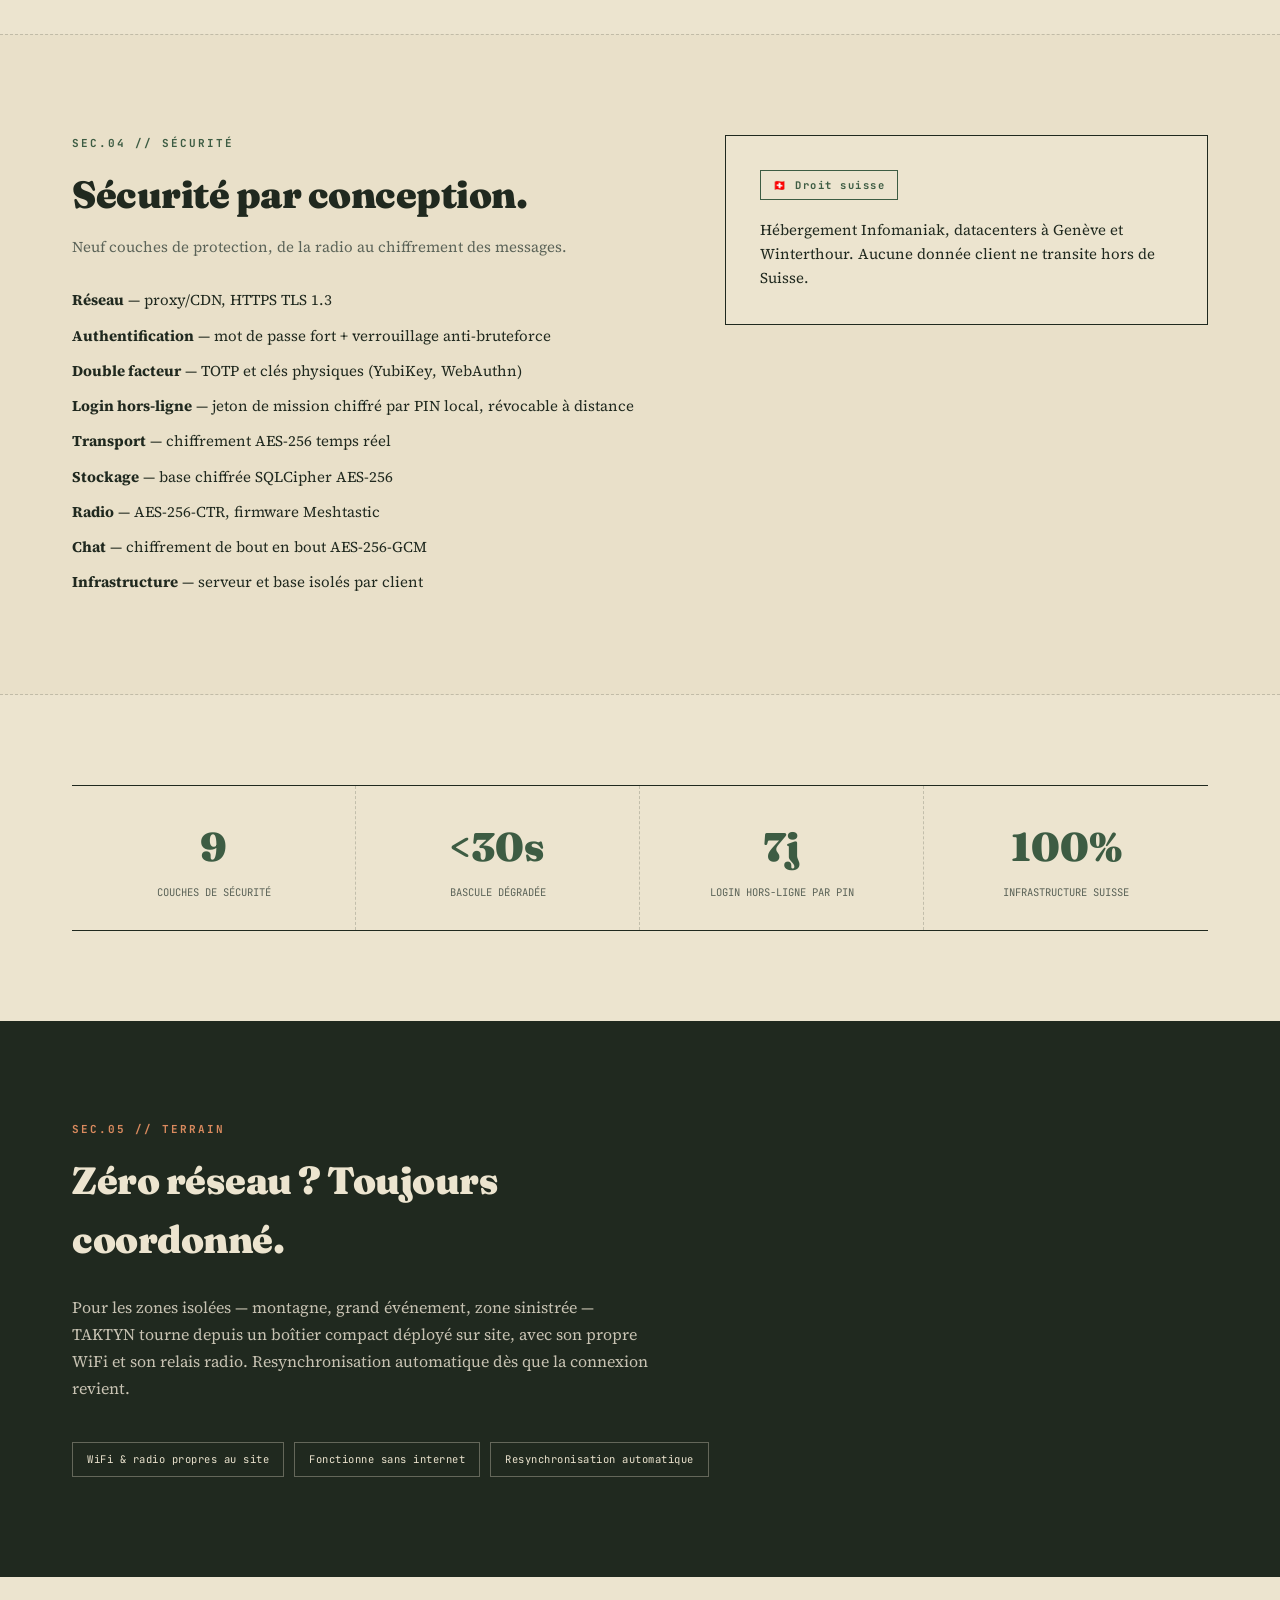
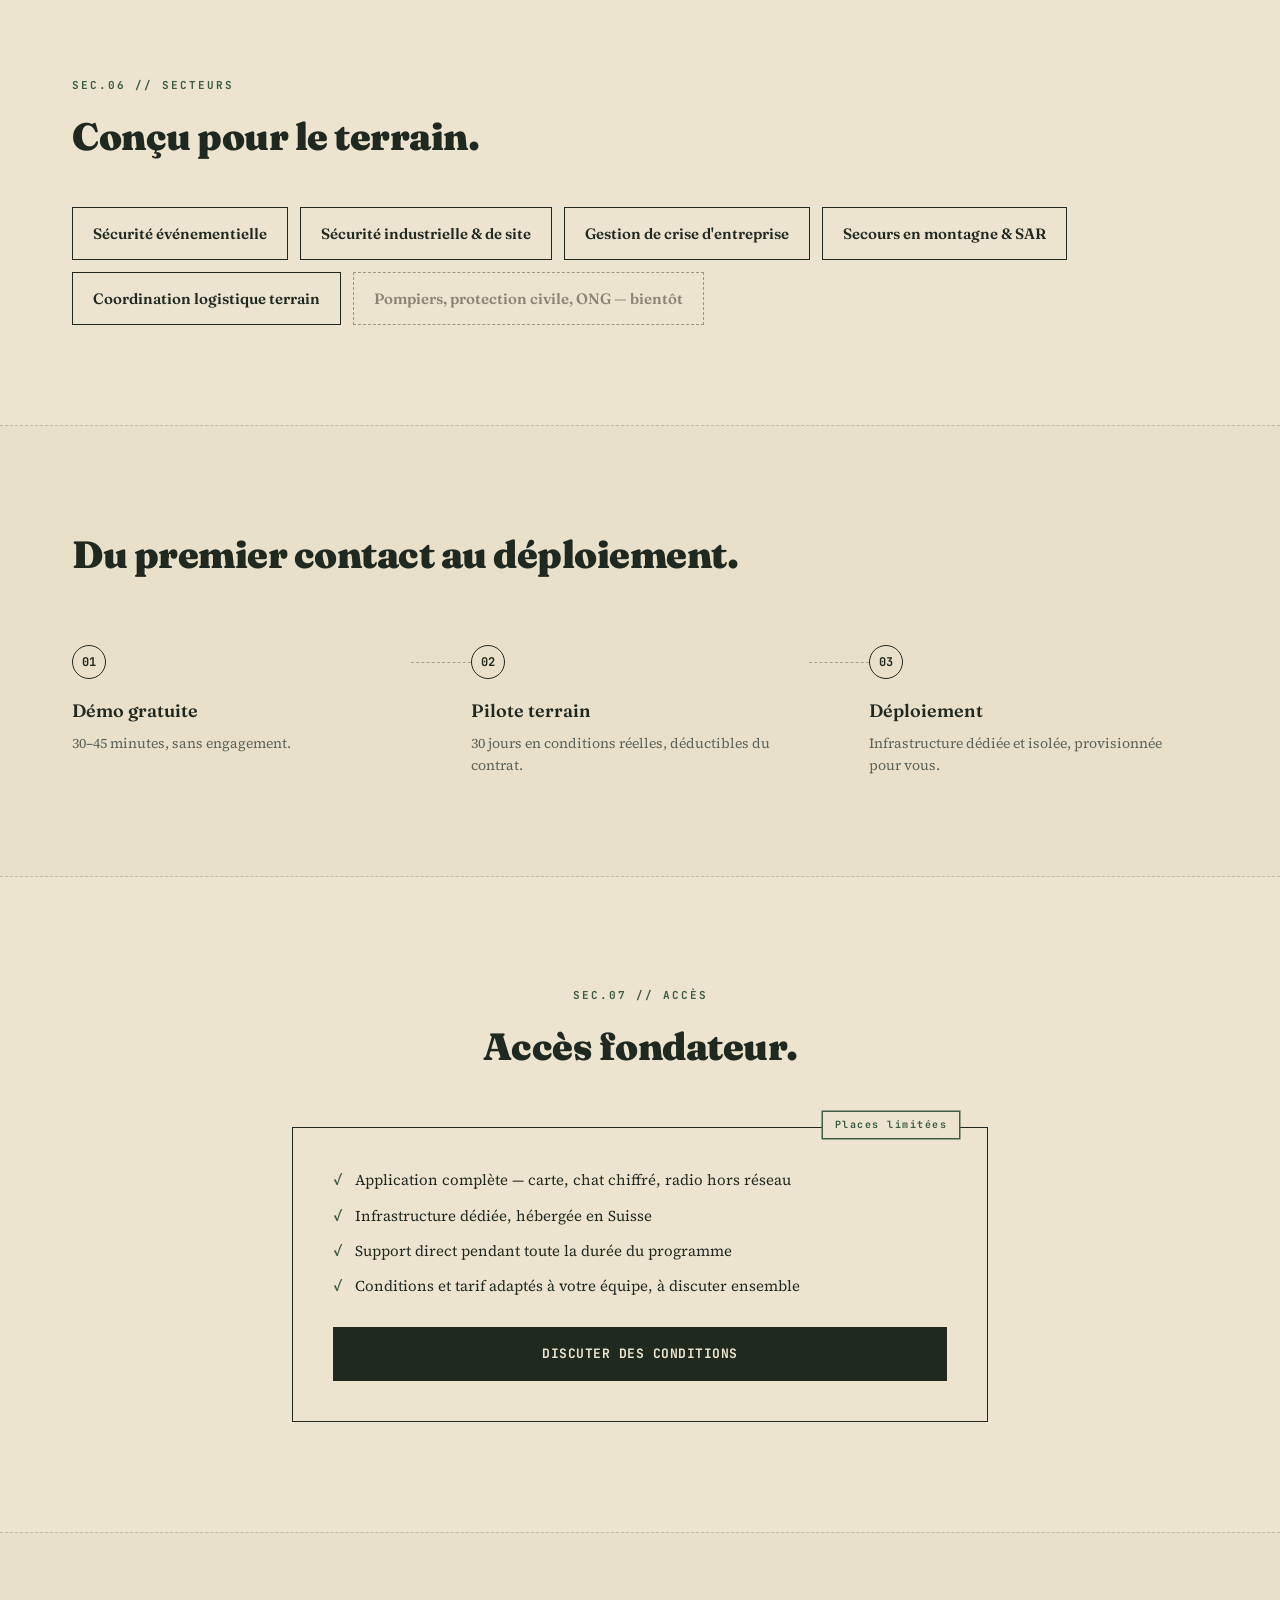
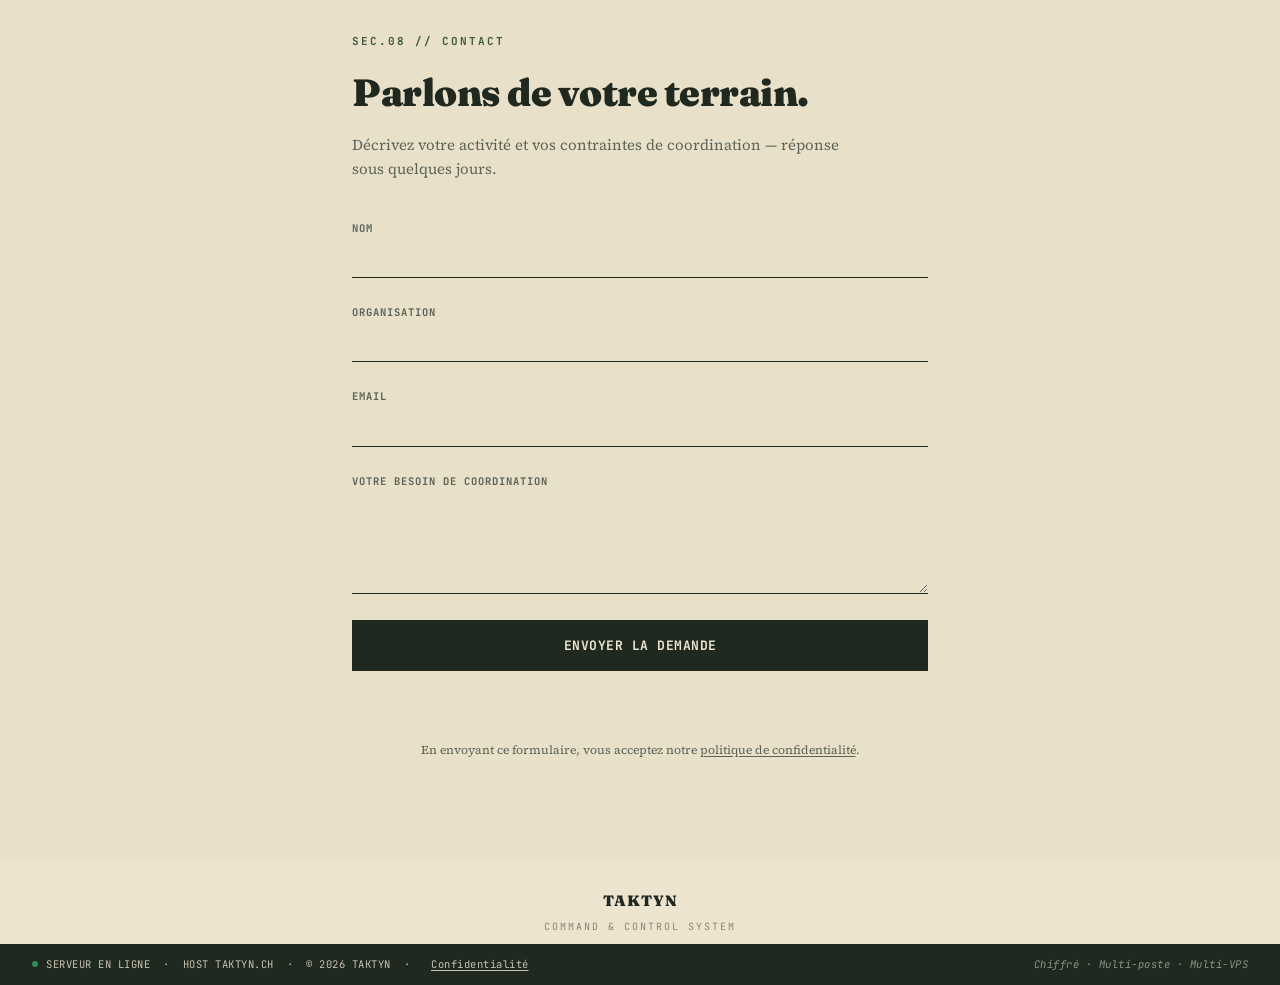
==== commit 371f5f35: "perf(site): lazy-load gallery + Open Graph meta + stat swap for user value Three improvements prompt" ====
--- a/index.html
+++ b/index.html
@@ -6,8 +6,31 @@
 <title>TAKTYN — Coordination terrain temps réel</title>
 <meta name="description" content="TAKTYN est un système de commandement et coordination tactique pour équipes de sécurité et d'intervention : carte temps réel, chat chiffré, radio hors réseau. Hébergé en Suisse.">
 <meta name="theme-color" content="#ece4cf">
+<link rel="canonical" href="https://taktyn.ch/">
+<link rel="alternate" hreflang="fr" href="https://taktyn.ch/">
+<link rel="alternate" hreflang="en" href="https://taktyn.ch/en/">
+<link rel="alternate" hreflang="x-default" href="https://taktyn.ch/">
 <link rel="icon" type="image/svg+xml" href="assets/taktyn_logo.svg">
 <link rel="apple-touch-icon" href="assets/icon-192.png">
+
+<!-- Open Graph (LinkedIn, Facebook, WhatsApp, Slack previews) -->
+<meta property="og:type" content="website">
+<meta property="og:url" content="https://taktyn.ch/">
+<meta property="og:title" content="TAKTYN — Coordination terrain temps réel">
+<meta property="og:description" content="Carte tactique partagée, chat chiffré de bout en bout, radio hors réseau. Hébergé en Suisse. Continue de fonctionner même sans internet.">
+<meta property="og:image" content="https://taktyn.ch/assets/demo-poster.jpg">
+<meta property="og:image:width" content="1920">
+<meta property="og:image:height" content="1080">
+<meta property="og:image:alt" content="Carte tactique TAKTYN avec marqueurs, zones et équipe en action">
+<meta property="og:locale" content="fr_CH">
+<meta property="og:locale:alternate" content="en_US">
+<meta property="og:site_name" content="TAKTYN">
+
+<!-- Twitter Card -->
+<meta name="twitter:card" content="summary_large_image">
+<meta name="twitter:title" content="TAKTYN — Coordination terrain temps réel">
+<meta name="twitter:description" content="Carte tactique partagée, chat chiffré, radio hors réseau. Hébergé en Suisse.">
+<meta name="twitter:image" content="https://taktyn.ch/assets/demo-poster.jpg">
 <link rel="preconnect" href="https://fonts.googleapis.com">
 <link rel="preconnect" href="https://fonts.gstatic.com" crossorigin>
 <link href="https://fonts.googleapis.com/css2?family=Fraunces:ital,wght@0,600;0,900;1,600&family=JetBrains+Mono:wght@500;700&family=Source+Serif+4:wght@400;600&display=swap" rel="stylesheet">
@@ -75,7 +98,7 @@
     <div class="elev-marker" style="left: 70%; top: 78%; animation-delay: 1600ms;" aria-hidden="true">× 1069m</div>
 
     <figure class="hero-photo">
-      <img src="assets/screenshots/02-carte-tactique.png" alt="Carte tactique TAKTYN avec marqueurs, zone d'incident et bouton MAYDAY">
+      <img src="assets/screenshots/02-carte-tactique.png" fetchpriority="high" decoding="async" alt="Carte tactique TAKTYN avec marqueurs, zone d'incident et bouton MAYDAY">
       <figcaption>Carte tactique — app réelle</figcaption>
     </figure>
 
@@ -182,7 +205,7 @@
 
     <div class="gallery-row">
       <figure class="gallery-video">
-        <video controls preload="metadata" poster="assets/demo-poster.jpg" playsinline>
+        <video controls preload="none" poster="assets/demo-poster.jpg" playsinline>
           <source src="assets/demo.mp4" type="video/mp4">
           Votre navigateur ne prend pas en charge la lecture vidéo.
         </video>
@@ -190,31 +213,31 @@
       </figure>
       <div class="gallery-photos">
         <figure class="gallery-photo">
-          <img src="assets/screenshots/05-chat.png" alt="Panneau de chat TAKTYN avec message broadcast et bouton urgent">
+          <img src="assets/screenshots/05-chat.png" loading="lazy" decoding="async" alt="Panneau de chat TAKTYN avec message broadcast et bouton urgent">
           <figcaption>Chat &amp; alertes</figcaption>
         </figure>
         <figure class="gallery-photo">
-          <img src="assets/screenshots/03-marqueur-actions.png" alt="Fiche d'un marqueur avec actions Edit, Status, Photo, Tasks, History">
+          <img src="assets/screenshots/03-marqueur-actions.png" loading="lazy" decoding="async" alt="Fiche d'un marqueur avec actions Edit, Status, Photo, Tasks, History">
           <figcaption>Suivi d'un point</figcaption>
         </figure>
         <figure class="gallery-photo">
-          <img src="assets/screenshots/04-statut-marqueur.png" alt="Sélecteur de statut d'un marqueur">
+          <img src="assets/screenshots/04-statut-marqueur.png" loading="lazy" decoding="async" alt="Sélecteur de statut d'un marqueur">
           <figcaption>Statut en direct</figcaption>
         </figure>
         <figure class="gallery-photo">
-          <img src="assets/screenshots/01-login.png" alt="Écran de connexion TAKTYN — Command & Control System">
+          <img src="assets/screenshots/01-login.png" loading="lazy" decoding="async" alt="Écran de connexion TAKTYN — Command & Control System">
           <figcaption>Connexion</figcaption>
         </figure>
         <figure class="gallery-photo">
-          <img src="assets/screenshots/06-mil-symbols.png" alt="Sélecteur de symboles militaires MIL-STD 2525 — unités, équipements, installations">
+          <img src="assets/screenshots/06-mil-symbols.png" loading="lazy" decoding="async" alt="Sélecteur de symboles militaires MIL-STD 2525 — unités, équipements, installations">
           <figcaption>Symboles MIL-STD</figcaption>
         </figure>
         <figure class="gallery-photo">
-          <img src="assets/screenshots/07-user-menu.png" alt="Menu utilisateur TAKTYN avec entrée Mission PIN et indicateur armé">
+          <img src="assets/screenshots/07-user-menu.png" loading="lazy" decoding="async" alt="Menu utilisateur TAKTYN avec entrée Mission PIN et indicateur armé">
           <figcaption>Menu opérateur</figcaption>
         </figure>
         <figure class="gallery-photo">
-          <img src="assets/screenshots/08-admin.png" alt="Panneau d'administration TAKTYN — gestion des utilisateurs, tickets et mission PIN">
+          <img src="assets/screenshots/08-admin.png" loading="lazy" decoding="async" alt="Panneau d'administration TAKTYN — gestion des utilisateurs, tickets et mission PIN">
           <figcaption>Administration</figcaption>
         </figure>
       </div>
@@ -254,7 +277,7 @@
     <div class="stats-grid">
       <div class="stat"><span class="stat-num">9</span><span class="stat-lbl">couches de sécurité</span></div>
       <div class="stat"><span class="stat-num">&lt;30s</span><span class="stat-lbl">bascule dégradée</span></div>
-      <div class="stat"><span class="stat-num">868</span><span class="stat-lbl">MHz radio LoRa</span></div>
+      <div class="stat"><span class="stat-num">7j</span><span class="stat-lbl">login hors-ligne par PIN</span></div>
       <div class="stat"><span class="stat-num">100%</span><span class="stat-lbl">infrastructure suisse</span></div>
     </div>
   </section>
